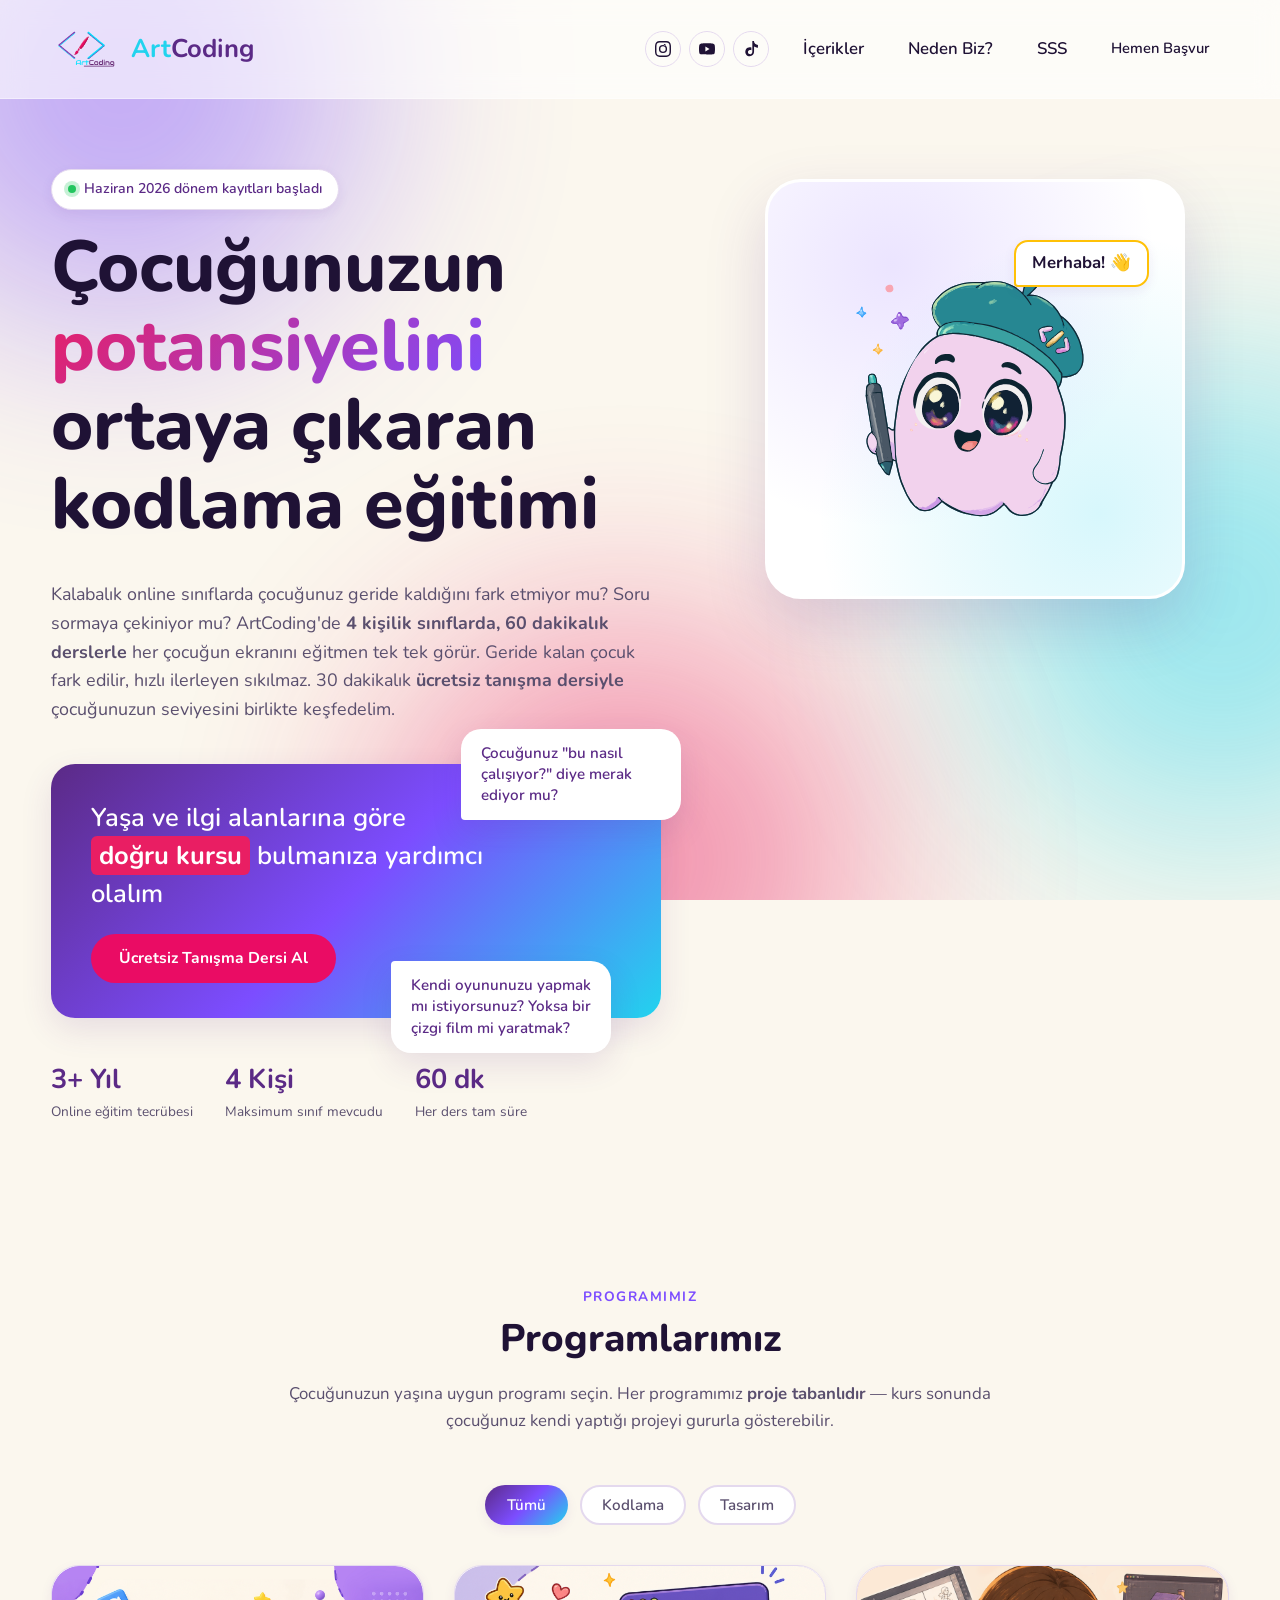
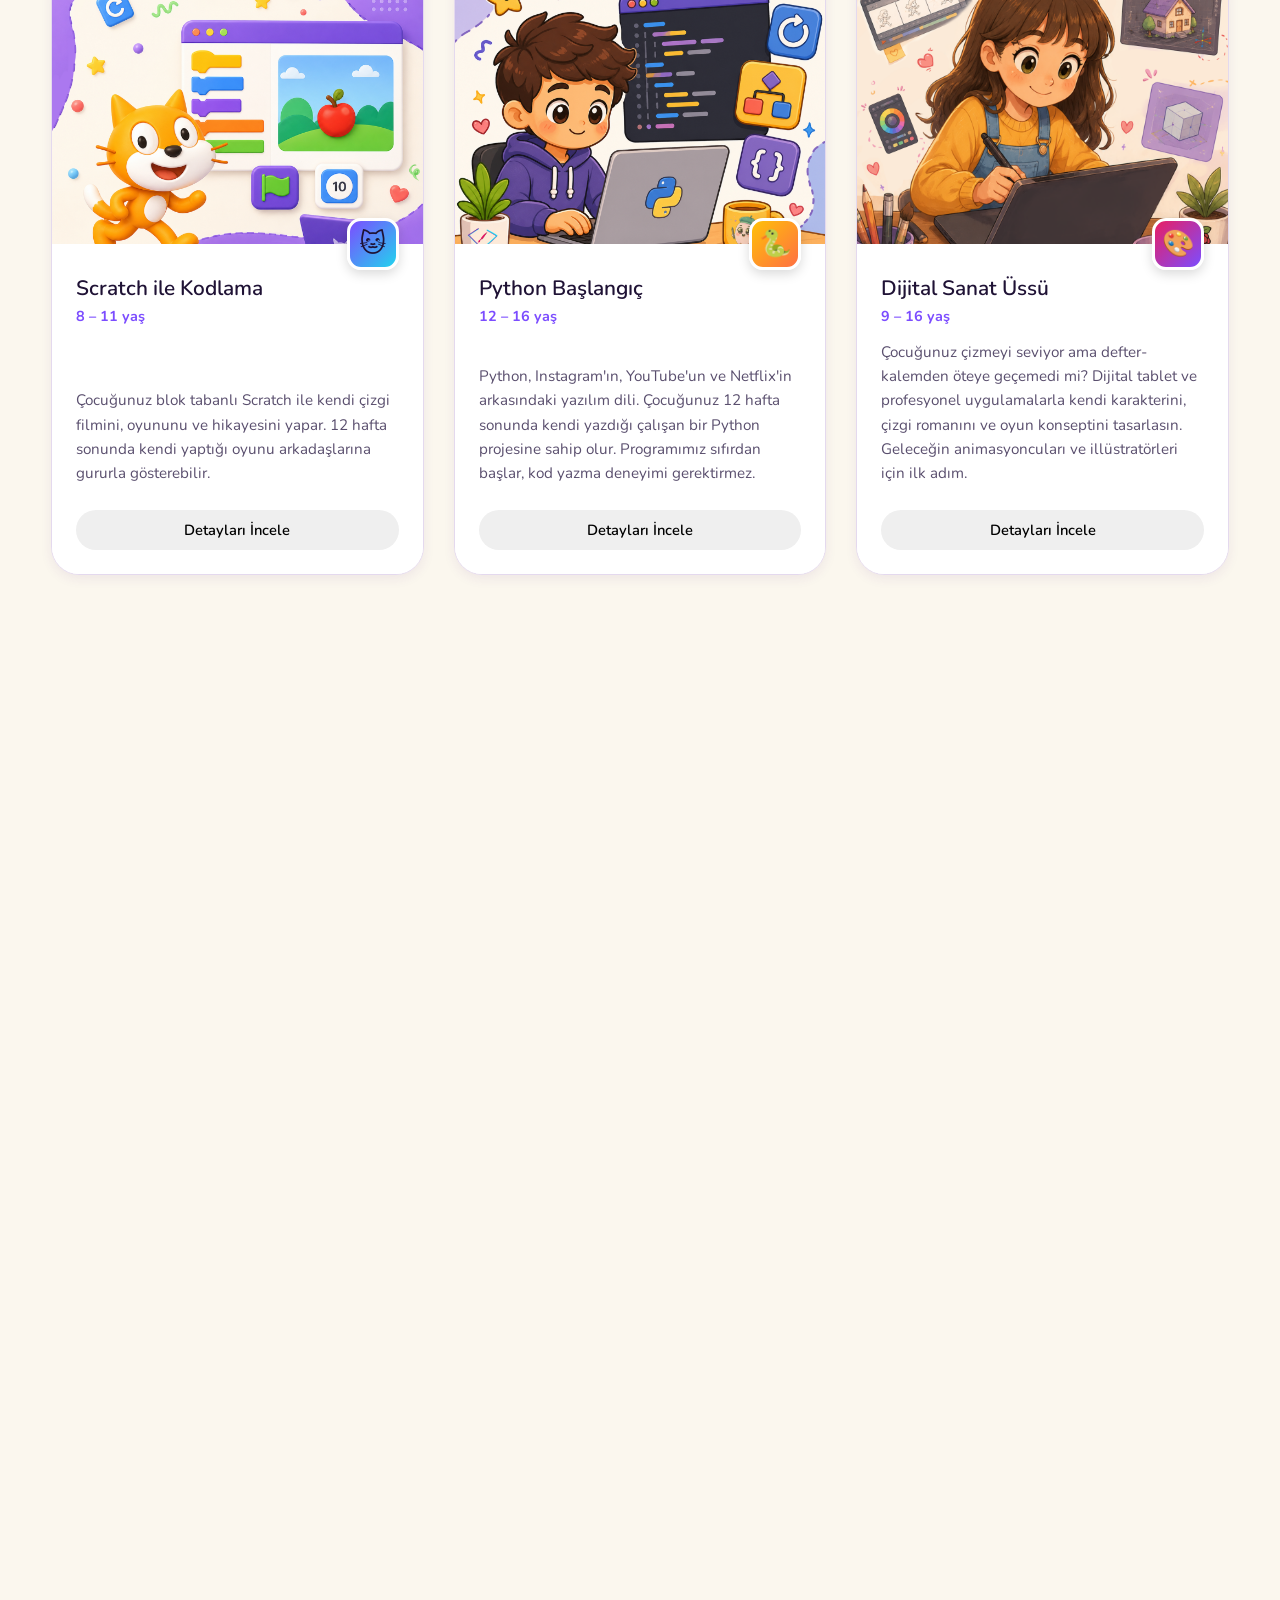
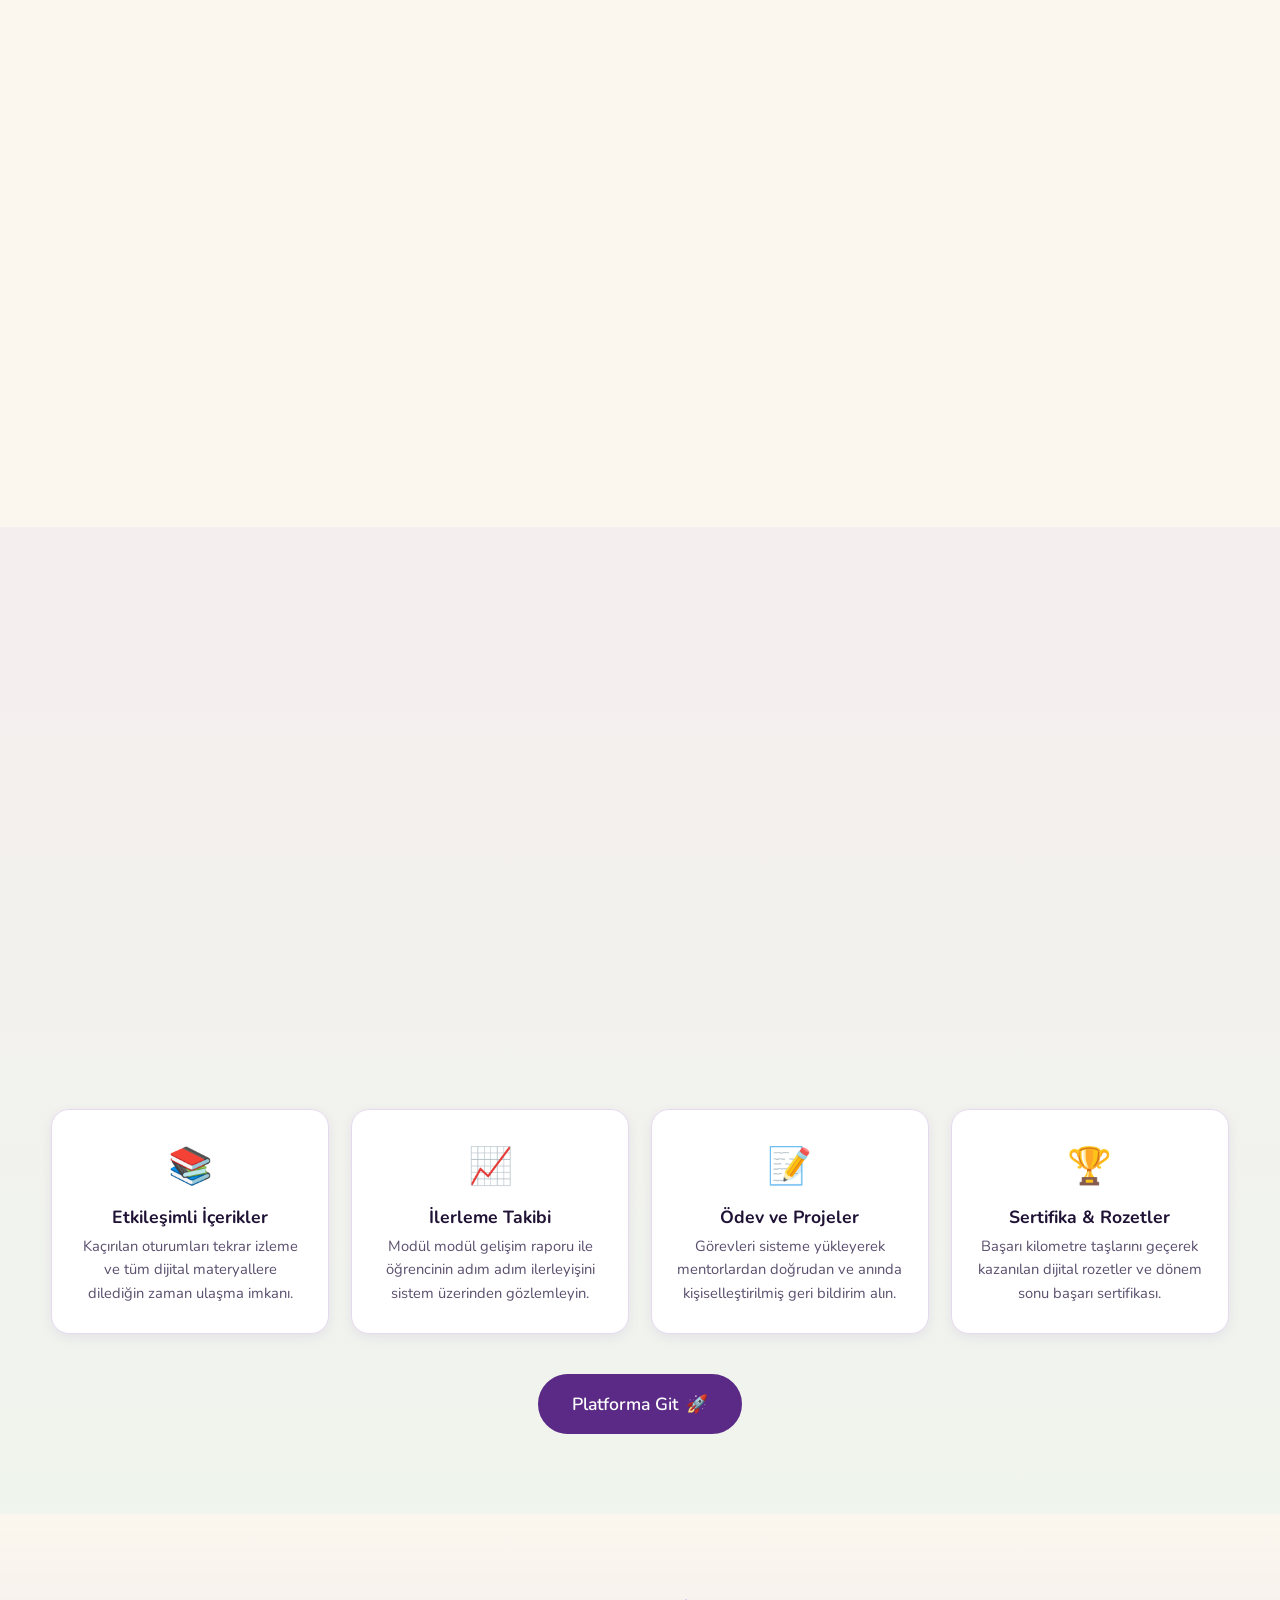
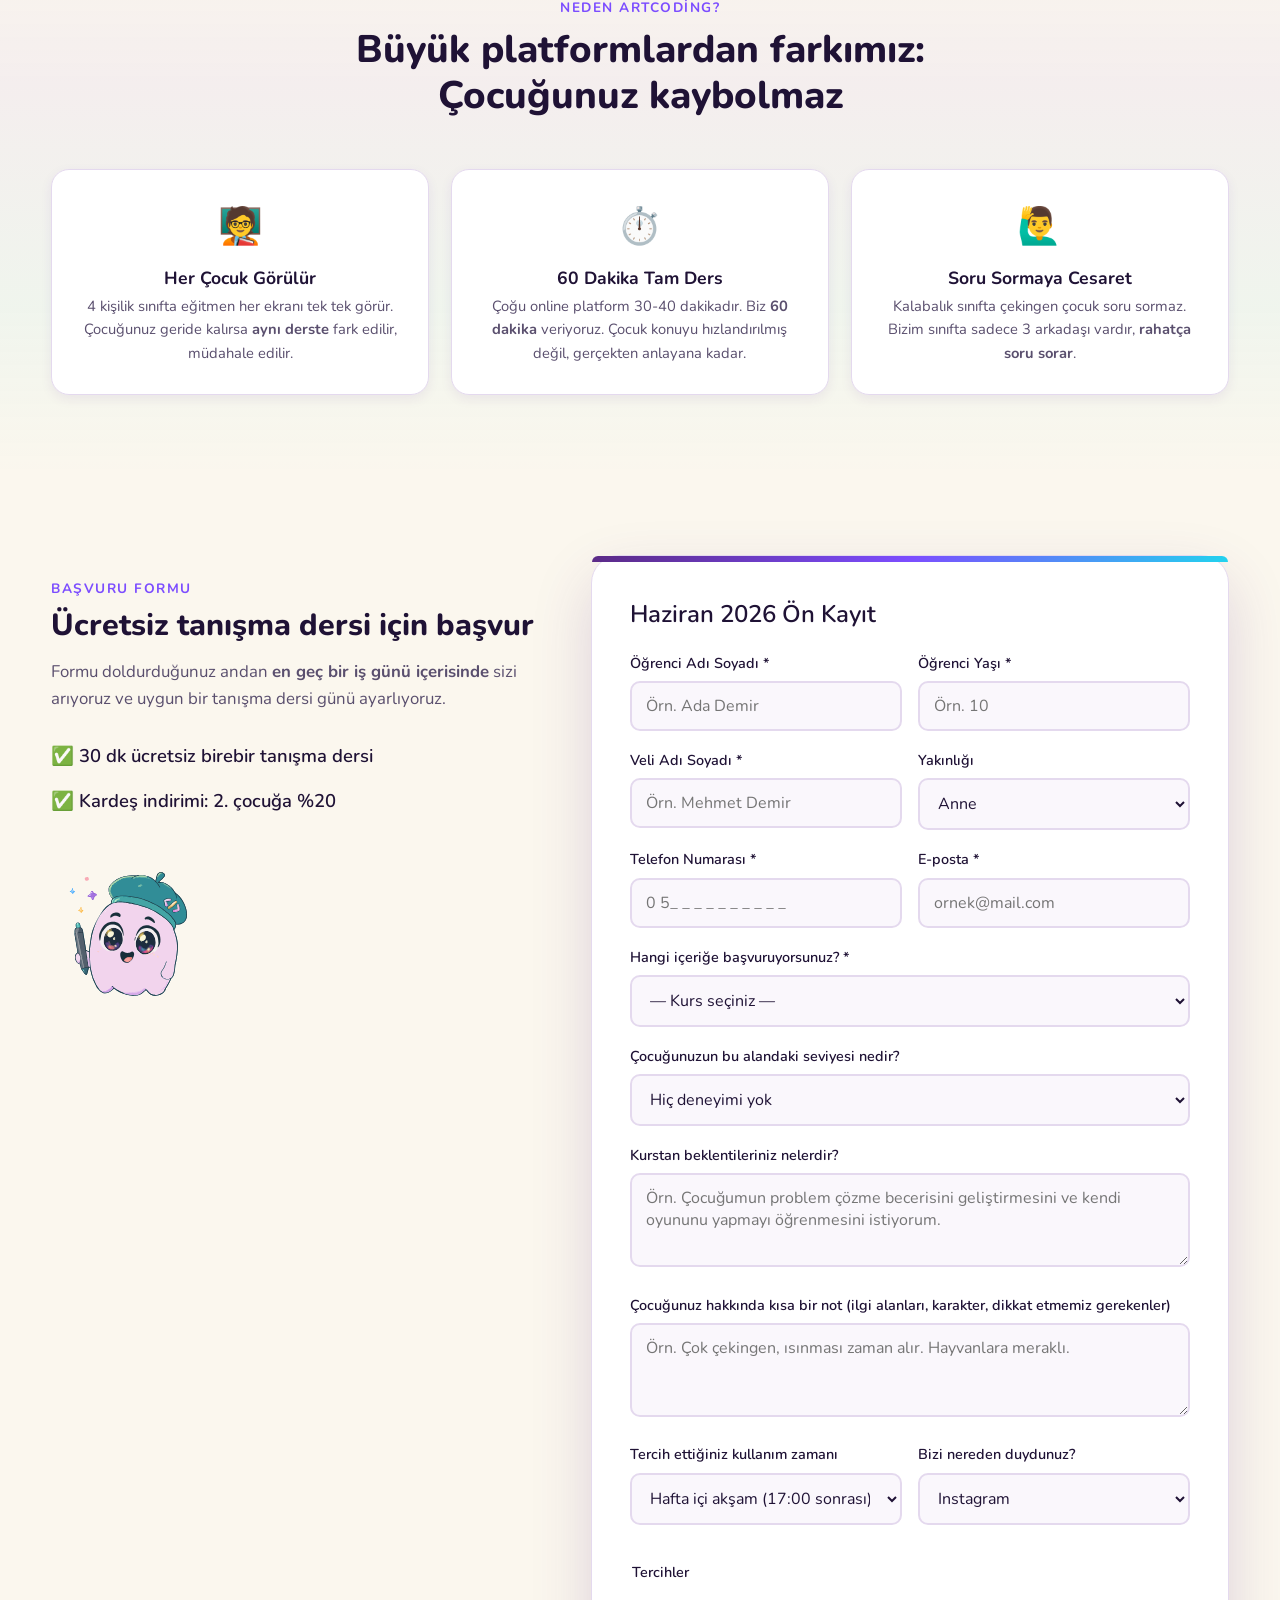
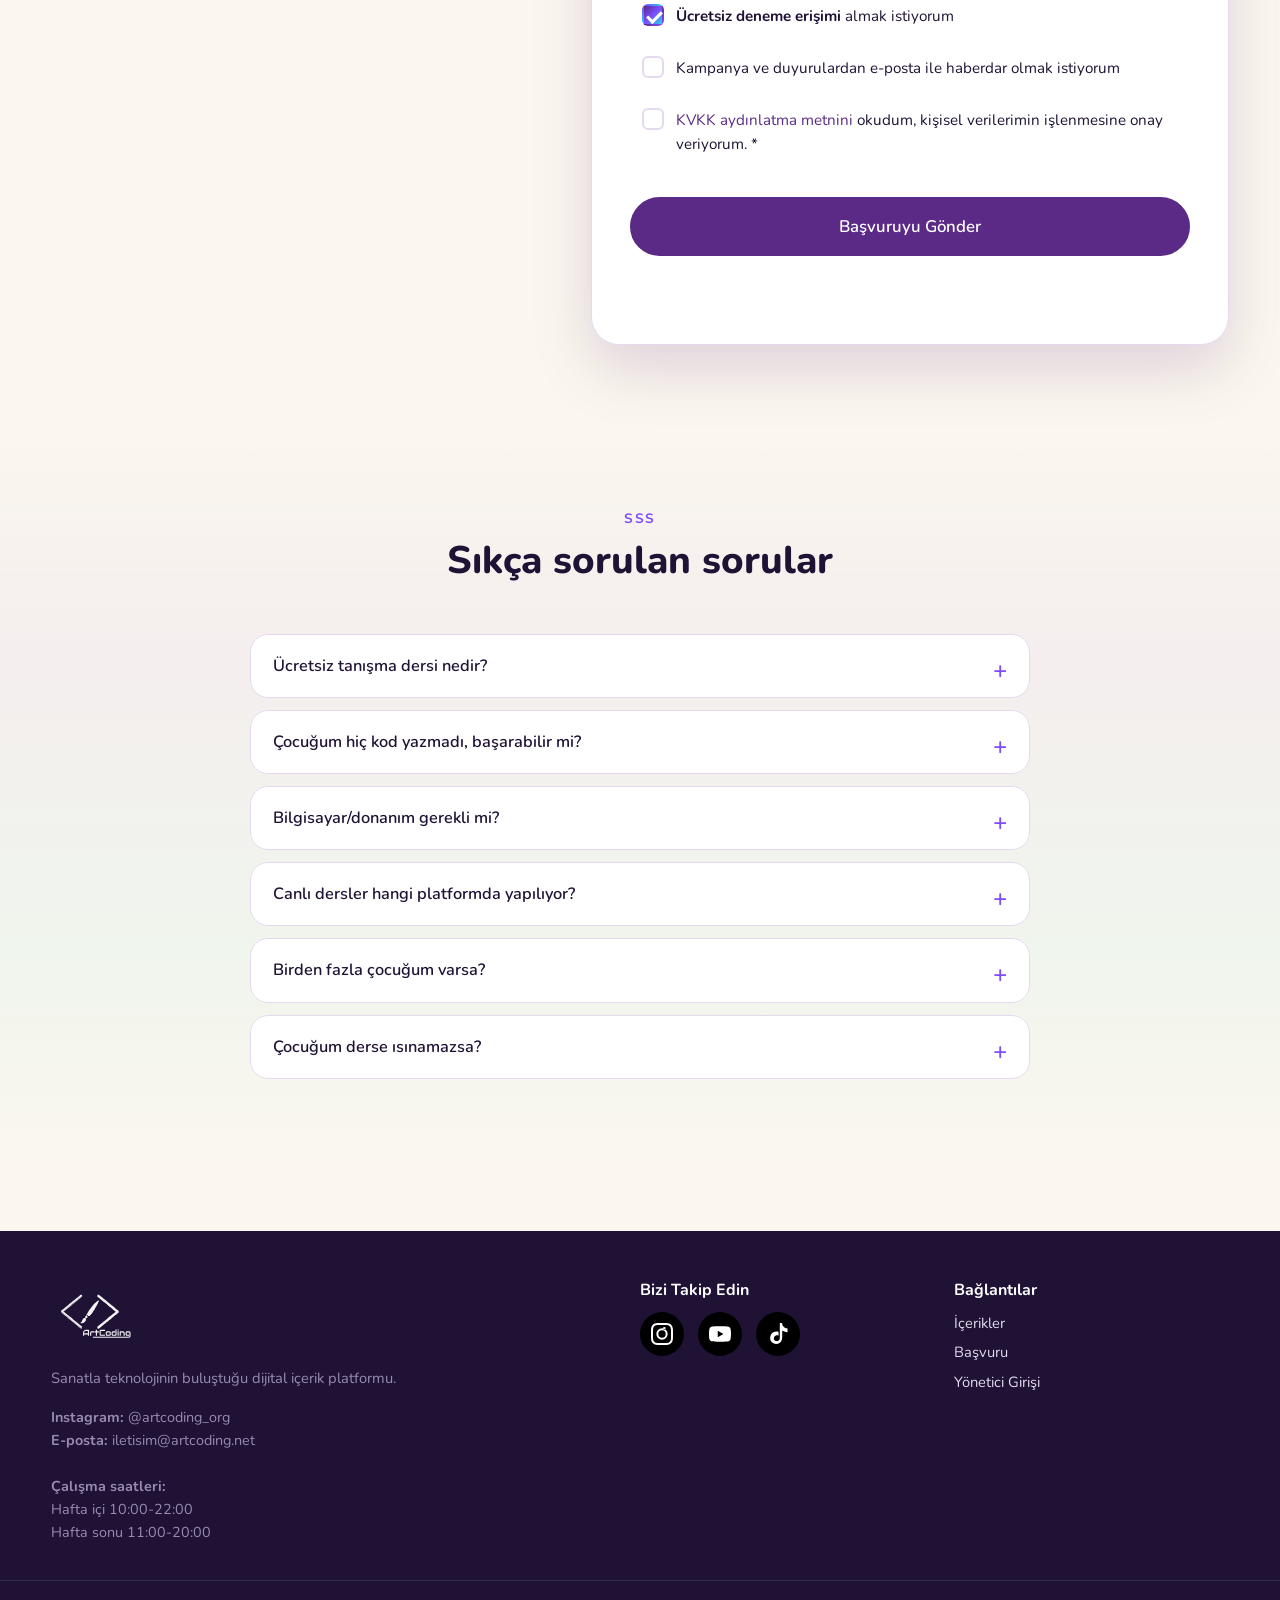
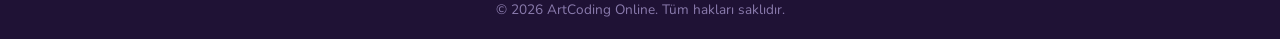
==== index.html @ b2a900f0 "Add files via upload" ====
<!DOCTYPE html>
<html lang="tr">

<head>
  <meta charset="UTF-8" />
  <meta name="viewport" content="width=device-width, initial-scale=1.0" />
  <meta name="description"
    content="ArtCoding Online — Haziran 2026 dönem kayıtları başladı! Scratch, Python, Dijital Sanat Üssü, Arduino/Raspberry Pi ve LGS Matematik içeriklerimize şimdi başvurun." />
  <meta name="theme-color" content="#5B2A86" />
  <title>ArtCoding • Haziran 2026 Kayıtları</title>
  <link rel="icon" type="image/svg+xml" href="assets/logo.svg" />
  <link rel="preconnect" href="https://fonts.googleapis.com">
  <link rel="preconnect" href="https://fonts.gstatic.com" crossorigin>
  <link
    href="https://fonts.googleapis.com/css2?family=Nunito:wght@400;500;600;700;800;900&display=swap"
    rel="stylesheet">
  <link rel="stylesheet" href="assets/style.css" />
</head>

<body>

  <div class="bg-blobs" aria-hidden="true">
    <span class="blob blob-1"></span>
    <span class="blob blob-2"></span>
    <span class="blob blob-3"></span>
  </div>

  <header class="site-header">
    <div class="container nav">
      <a href="#hero" class="brand">
        <img src="assets/logo.svg" alt="ArtCoding logosu" class="brand-logo" />
        <span class="brand-text"><span class="brand-art">Art</span><span class="brand-coding">Coding</span></span>
      </a>
      <nav class="nav-links">
        <div class="social-buttons header-socials">
          <a href="https://www.instagram.com/artcoding_org/?hl=tr" target="_blank" rel="noopener noreferrer" class="social-btn header-social-btn" aria-label="Instagram">
            <svg xmlns="http://www.w3.org/2000/svg" viewBox="0 0 24 24" width="16" height="16" fill="currentColor"><path d="M12 2.163c3.204 0 3.584.012 4.85.07 3.252.148 4.771 1.691 4.919 4.919.058 1.265.069 1.645.069 4.849 0 3.205-.012 3.584-.069 4.849-.149 3.225-1.664 4.771-4.919 4.919-1.266.058-1.644.07-4.85.07-3.204 0-3.584-.012-4.849-.07-3.26-.149-4.771-1.699-4.919-4.92-.058-1.265-.07-1.644-.07-4.849 0-3.204.013-3.583.07-4.849.149-3.227 1.664-4.771 4.919-4.919 1.266-.057 1.645-.069 4.849-.069zM12 0C8.741 0 8.333.014 7.053.072 2.695.272.273 2.69.073 7.052.014 8.333 0 8.741 0 12c0 3.259.014 3.668.072 4.948.2 4.358 2.618 6.78 6.98 6.98C8.333 23.986 8.741 24 12 24c3.259 0 3.668-.014 4.948-.072 4.354-.2 6.782-2.618 6.979-6.98.059-1.28.073-1.689.073-4.948 0-3.259-.014-3.667-.072-4.947-.196-4.354-2.617-6.78-6.979-6.98C15.668.014 15.259 0 12 0zm0 5.838a6.162 6.162 0 1 0 0 12.324 6.162 6.162 0 0 0 0-12.324zM12 16a4 4 0 1 1 0-8 4 4 0 0 1 0 8zm3.98-10.181a1.44 1.44 0 1 1-2.88 0 1.44 1.44 0 0 1 2.88 0z"/></svg>
          </a>
          <a href="https://www.youtube.com/@artcoding2335" target="_blank" rel="noopener noreferrer" class="social-btn header-social-btn" aria-label="YouTube">
            <svg xmlns="http://www.w3.org/2000/svg" viewBox="0 0 24 24" width="16" height="16" fill="currentColor"><path d="M23.498 6.186a3.016 3.016 0 0 0-2.122-2.136C19.505 3.545 12 3.545 12 3.545s-7.505 0-9.377.505A3.017 3.017 0 0 0 .502 6.186C0 8.07 0 12 0 12s0 3.93.502 5.814a3.016 3.016 0 0 0 2.122 2.136c1.871.505 9.376.505 9.376.505s7.505 0 9.377-.505a3.015 3.015 0 0 0 2.122-2.136C24 15.93 24 12 24 12s0-3.93-.502-5.814zM9.545 15.568V8.432L15.818 12l-6.273 3.568z"/></svg>
          </a>
          <a href="javascript:void(0);" target="_blank" rel="noopener noreferrer" class="social-btn header-social-btn" aria-label="TikTok">
            <svg xmlns="http://www.w3.org/2000/svg" viewBox="0 0 24 24" width="16" height="16" fill="currentColor"><path d="M12.525.02c1.31-.02 2.61-.01 3.91.02.08 1.53.63 3.09 1.75 4.17 1.12 1.11 2.7 1.62 4.24 1.79v4.03c-1.44-.05-2.89-.35-4.2-.97-.57-.26-1.1-.59-1.62-.93v7.2c0 1.96-.5 3.96-1.72 5.39-1.19 1.42-3.04 2.22-4.91 2.18-1.96-.04-3.85-.92-5.06-2.43-1.21-1.52-1.71-3.56-1.34-5.5.38-2.02 1.6-3.79 3.32-4.75 1.74-.98 3.86-1.11 5.72-.45v4.06c-.84-.4-1.83-.48-2.73-.24-.87.23-1.63.8-2.06 1.58-.45.81-.52 1.83-.17 2.7.35.88 1.09 1.55 1.99 1.8.89.26 1.89.15 2.68-.34.8-.49 1.34-1.28 1.53-2.18.19-.9.12-1.84.12-2.76V.02z"/></svg>
          </a>
        </div>
        <a href="#icerikler">İçerikler</a>
        <a href="#neden-biz">Neden Biz?</a>
        <a href="#sss">SSS</a>
        <a href="#basvuru" class="btn btn-pill">Hemen Başvur</a>
      </nav>
      <button class="nav-toggle" aria-label="Menü" id="navToggle">
        <span></span><span></span><span></span>
      </button>
    </div>
  </header>

  <section id="hero" class="hero reveal">
    <div class="container hero-grid">
      <div class="hero-text">
        <span class="badge">
          <span class="dot"></span>
          Haziran 2026 dönem kayıtları başladı
        </span>
        <h1>Çocuğunuzun <span class="grad">potansiyelini</span> ortaya çıkaran kodlama eğitimi</h1>
        <p class="lead">
          Kalabalık online sınıflarda çocuğunuz geride kaldığını fark etmiyor mu? Soru sormaya çekiniyor mu? ArtCoding'de <strong>4 kişilik sınıflarda, 60 dakikalık derslerle</strong> her çocuğun ekranını eğitmen tek tek görür. Geride kalan çocuk fark edilir, hızlı ilerleyen sıkılmaz. 30 dakikalık <strong>ücretsiz tanışma dersiyle</strong> çocuğunuzun seviyesini birlikte keşfedelim.
        </p>
        <div class="hero-cta-box">
          <div class="cta-box-content">
            <h3>Yaşa ve ilgi alanlarına göre <strong class="highlight">doğru kursu</strong> bulmanıza yardımcı olalım</h3>
            <a href="#basvuru" class="btn btn-dark">Ücretsiz Tanışma Dersi Al</a>
          </div>
          <div class="speech-bubble bubble-1">Çocuğunuz "bu nasıl çalışıyor?" diye merak ediyor mu?</div>
          <div class="speech-bubble bubble-2">Kendi oyununuzu yapmak mı istiyorsunuz? Yoksa bir çizgi film mi yaratmak?</div>
        </div>
        <div class="hero-stats">
          <div><strong>3+ Yıl</strong><span>Online eğitim tecrübesi</span></div>
          <div><strong>4 Kişi</strong><span>Maksimum sınıf mevcudu</span></div>
          <div><strong>60 dk</strong><span>Her ders tam süre</span></div>
        </div>
      </div>
      <div class="hero-visual">
        <div class="mascot-card">
          <img src="assets/maskot.svg" alt="ArtCoding maskotu" class="mascot" />
          <span class="speech">Merhaba! 👋</span>
        </div>
      </div>
    </div>
  </section>

  <section id="icerikler" class="section">
    <div class="container">
      <div class="section-head reveal">
        <span class="kicker">Programımız</span>
        <h2>Programlarımız</h2>
        <p>Çocuğunuzun yaşına uygun programı seçin. Her programımız <strong>proje tabanlıdır</strong> — kurs sonunda çocuğunuz kendi yaptığı projeyi gururla gösterebilir.</p>
      </div>

      <div class="course-filters reveal">
        <button class="filter-btn active" data-filter="all">Tümü</button>
        <button class="filter-btn" data-filter="kodlama">Kodlama</button>
        <button class="filter-btn" data-filter="tasarim">Tasarım</button>
      </div>

      <div class="course-grid">

        <article class="course-card reveal" data-category="kodlama" data-title="Scratch ile Kodlama"
          data-age="8 – 11 yaş" data-image="assets/scratch916.jpg"
          data-desc="Çocuğunuz blok tabanlı Scratch ile kendi çizgi filmini, oyununu ve hikayesini yapar. 12 hafta sonunda kendi yaptığı oyunu arkadaşlarına gururla gösterebilir."
          data-curriculum="Karakter çizme, hareket ettirme, konuşturma — animasyonun temelleri|Klavye ve mouse ile kontrol edilen interaktif oyun yapımı|Skor sistemi, kazanma-kaybetme kuralları olan tam bir oyun|Kurs sonunda kendi tasarladığı oyunu sınıf önünde sunma deneyimi"
          data-value="Scratch ile Kodlama">
          <div class="course-image">
            <img src="assets/scratch916.jpg" alt="Scratch Kodlama" loading="lazy">
          </div>
          <div class="course-content">
            <div class="course-icon" style="--c1:#7C4DFF;--c2:#22D3EE;">🐱</div>
            <h3>Scratch ile Kodlama</h3>
            <p class="age">8 – 11 yaş</p>
            <p>Çocuğunuz blok tabanlı Scratch ile kendi çizgi filmini, oyununu ve hikayesini yapar. 12 hafta sonunda kendi yaptığı oyunu arkadaşlarına gururla gösterebilir.</p>
            <button class="btn btn-ghost btn-pill btn-details">Detayları İncele</button>
          </div>
        </article>

        <article class="course-card reveal" data-category="kodlama" data-title="Python Başlangıç" data-age="12 – 16 yaş"
          data-image="assets/python.jpg"
          data-desc="Python, Instagram'ın, YouTube'un ve Netflix'in arkasındaki yazılım dili. Çocuğunuz 12 hafta sonunda kendi yazdığı çalışan bir Python projesine sahip olur. Programımız sıfırdan başlar, kod yazma deneyimi gerektirmez."
          data-curriculum="İlk derste ekrana yazı yazdırma — kodlama heyecanı anında başlar|Karar veren program: kullanıcı cevabına göre farklı sonuç üreten kodlar|Kendi yazdığı tahmin oyunu, hesap makinesi veya mini sohbet botu|Pygame ile arkadaşlarıyla oynayabileceği bir 2D oyun"
          data-value="Python Başlangıç">
          <div class="course-image">
            <img src="assets/python.jpg" alt="Python Başlangıç" loading="lazy">
          </div>
          <div class="course-content">
            <div class="course-icon" style="--c1:#FFC107;--c2:#FF7043;">🐍</div>
            <h3>Python Başlangıç</h3>
            <p class="age">12 – 16 yaş</p>
            <p>Python, Instagram'ın, YouTube'un ve Netflix'in arkasındaki yazılım dili. Çocuğunuz 12 hafta sonunda kendi yazdığı çalışan bir Python projesine sahip olur. Programımız sıfırdan başlar, kod yazma deneyimi gerektirmez.</p>
            <button class="btn btn-ghost btn-pill btn-details">Detayları İncele</button>
          </div>
        </article>

        <article class="course-card reveal" data-category="tasarim" data-title="Dijital Sanat Üssü"
          data-age="9 – 16 yaş" data-image="assets/dijitalsanatussu.png"
          data-desc="Çocuğunuz çizmeyi seviyor ama defter-kalemden öteye geçemedi mi? Dijital tablet ve profesyonel uygulamalarla kendi karakterini, çizgi romanını ve oyun konseptini tasarlasın. Geleceğin animasyoncuları ve illüstratörleri için ilk adım."
          data-curriculum="Kendi orijinal karakterini çizme — yüz ifadeleri, pozlar, kıyafetler|Basit 3D objeler tasarlama — ev, oyuncak, masa|Renk teorisi ve kompozisyon — neden bazı görseller dikkat çeker|Profesyonel dijital boyama teknikleri|Kendi oyun karakterleri ve sahne tasarımları"
          data-value="Dijital Sanat Üssü">
          <div class="course-image">
            <img src="assets/dijitalsanatussu.png" alt="Dijital Sanat Üssü" loading="lazy">
          </div>
          <div class="course-content">
            <div class="course-icon" style="--c1:#E91E63;--c2:#7C4DFF;">🎨</div>
            <h3>Dijital Sanat Üssü</h3>
            <p class="age">9 – 16 yaş</p>
            <p>Çocuğunuz çizmeyi seviyor ama defter-kalemden öteye geçemedi mi? Dijital tablet ve profesyonel uygulamalarla kendi karakterini, çizgi romanını ve oyun konseptini tasarlasın. Geleceğin animasyoncuları ve illüstratörleri için ilk adım.</p>
            <button class="btn btn-ghost btn-pill btn-details">Detayları İncele</button>
          </div>
        </article>

        <article class="course-card reveal" data-category="kodlama" data-title="Arduino & Raspberry Pi"
          data-age="11 – 17 yaş" data-image="assets/rasperipi.png"
          data-desc="⭐ Yıldız programımız. Ekran başında değil, gerçek elektronik malzemelerle çalışıyor. Çocuğunuz LED'leri, sensörleri, motorları kodla kontrol etmeyi öğreniyor. 12 hafta sonunda eve götürebileceği gerçek bir elektronik proje elde ediyor — akıllı çöp kutusu, mesafe sensörlü alarm veya robot kol gibi."
          data-curriculum="İlk derste yanıp sönen LED — çocuğunuz dersten gözleri parlayarak çıkar|Düğme, ışık sensörü, ısı sensörü gibi parçaları kodla kontrol etme|Servo motorla hareketli sistemler — robot kol, otomatik kapı|Final proje: akıllı çöp kutusu, mesafe alarmı veya benzer pratik bir cihaz"
          data-value="Arduino & Raspberry Pi">
          <div class="course-image">
            <img src="assets/rasperipi.png" alt="Arduino ve Raspberry Pi" loading="lazy">
          </div>
          <div class="course-content">
            <div class="course-icon" style="--c1:#26A69A;--c2:#FFC107;">🔌</div>
            <h3>Arduino &amp; Raspberry Pi</h3>
            <span class="badge" style="display:inline-block; margin-bottom: 0.5rem; background:#FFC107; color:#000;">⭐ En Çok Tercih Edilen</span>
            <p class="age">11 – 17 yaş</p>
            <p>⭐ Yıldız programımız. Ekran başında değil, gerçek elektronik malzemelerle çalışıyor. Çocuğunuz LED'leri, sensörleri, motorları kodla kontrol etmeyi öğreniyor. 12 hafta sonunda eve götürebileceği gerçek bir elektronik proje elde ediyor.</p>
            <button class="btn btn-ghost btn-pill btn-details">Detayları İncele</button>
          </div>
        </article>





      </div>
    </div>
  </section>

  <section id="videolar" class="section section-alt reveal">
    <div class="container">
      <div class="section-head">
        <span class="kicker">Derslerimizden Kesitler</span>
        <h2>"Başardım!" Anları</h2>
        <p>Öğrencilerimizin ders içerisindeki gelişimlerini ve kendi projelerini üretirken yaşadıkları heyecanı izleyin.</p>
      </div>

      <div style="display: grid; grid-template-columns: repeat(auto-fit, minmax(300px, 1fr)); gap: 2rem; margin-top: 2rem;">
        
        <!-- Video 1 -->
        <div style="border-radius: 16px; overflow: hidden; box-shadow: 0 10px 30px rgba(0,0,0,0.08); background: #fff;">
          <div style="position: relative; padding-bottom: 56.25%; height: 0;">
            <iframe src="https://www.youtube.com/embed/NTY84CUG4C0" style="position: absolute; top: 0; left: 0; width: 100%; height: 100%; border: 0;" allow="accelerometer; autoplay; clipboard-write; encrypted-media; gyroscope; picture-in-picture" allowfullscreen title="YouTube Video 1"></iframe>
          </div>
          <div style="padding: 1.5rem;">
            <h4 style="margin: 0 0 0.5rem 0; font-size: 1.1rem; color: #1f2937;">Arduino Dersinden Bir Kesit</h4>
            <p style="margin: 0; font-size: 0.9rem; color: #6b7280;">Öğrencimizin kendi tasarladığı devreyi çalıştırdığı o heyecanlı an.</p>
          </div>
        </div>

        <!-- Video 2 -->
        <div style="border-radius: 16px; overflow: hidden; box-shadow: 0 10px 30px rgba(0,0,0,0.08); background: #fff;">
          <div style="position: relative; padding-bottom: 56.25%; height: 0;">
            <iframe src="https://www.youtube.com/embed/wzEdJfuEwzs" style="position: absolute; top: 0; left: 0; width: 100%; height: 100%; border: 0;" allow="accelerometer; autoplay; clipboard-write; encrypted-media; gyroscope; picture-in-picture" allowfullscreen title="YouTube Video 2"></iframe>
          </div>
          <div style="padding: 1.5rem;">
            <h4 style="margin: 0 0 0.5rem 0; font-size: 1.1rem; color: #1f2937;">Bir Başka Arduino Heyecanı</h4>
            <p style="margin: 0; font-size: 0.9rem; color: #6b7280;">Sensörler ve motorların kodla buluştuğu o büyülü anlar.</p>
          </div>
        </div>

      </div>
    </div>
  </section>

  <section id="platform" class="section reveal" style="position: relative; overflow: hidden; background: linear-gradient(180deg, rgba(124, 77, 255, 0.05), rgba(34, 211, 238, 0.05));">
    <div class="container">
      <div class="section-head reveal">
        <span class="kicker">Öğrencilere Özel</span>
        <h2>ArtCoding Dijital İçerik Platformu</h2>
        <p>Platforma katılan her öğrencinin kendi panelinden derslerini takip edebileceği, ödev ve içeriklere ulaşabileceği, ilerlemesini görebileceği özel öğrenci platformu.</p>
      </div>

      <div class="marquee-container reveal">
        <div class="marquee-track">
          <img src="assets/öğrencikursuyeni.png" alt="Öğrenci İçeriği" loading="lazy" />
          <img src="assets/öğrenciekranıyeni.png" alt="Öğrenci Ekranı" loading="lazy" />
          <img src="assets/Oyunlaryeni.png" alt="Oyunlar" loading="lazy" />
          <img src="assets/loginyeni.png" alt="Login Ekranı" loading="lazy" />
          <img src="assets/anasayfayeni.png" alt="Anasayfa" loading="lazy" />
          <!-- Sonsuz döngü için kopyalar -->
          <img src="assets/öğrencikursuyeni.png" alt="" aria-hidden="true" loading="lazy" />
          <img src="assets/öğrenciekranıyeni.png" alt="" aria-hidden="true" loading="lazy" />
          <img src="assets/Oyunlaryeni.png" alt="" aria-hidden="true" loading="lazy" />
          <img src="assets/loginyeni.png" alt="" aria-hidden="true" loading="lazy" />
          <img src="assets/anasayfayeni.png" alt="" aria-hidden="true" loading="lazy" />
        </div>
      </div>
      <div class="features reveal">
        <div class="feature"><span class="f-ico">📚</span>
          <h4>Etkileşimli İçerikler</h4>
          <p>Kaçırılan oturumları tekrar izleme ve tüm dijital materyallere dilediğin zaman ulaşma imkanı.</p>
        </div>
        <div class="feature"><span class="f-ico">📈</span>
          <h4>İlerleme Takibi</h4>
          <p>Modül modül gelişim raporu ile öğrencinin adım adım ilerleyişini sistem üzerinden gözlemleyin.</p>
        </div>
        <div class="feature"><span class="f-ico">📝</span>
          <h4>Ödev ve Projeler</h4>
          <p>Görevleri sisteme yükleyerek mentorlardan doğrudan ve anında kişiselleştirilmiş geri bildirim alın.</p>
        </div>
        <div class="feature"><span class="f-ico">🏆</span>
          <h4>Sertifika & Rozetler</h4>
          <p>Başarı kilometre taşlarını geçerek kazanılan dijital rozetler ve dönem sonu başarı sertifikası.</p>
        </div>
      </div>
      <div style="text-align: center; margin-top: 40px;" class="reveal">
        <a href="https://artcodingakademi.com/" target="_blank" rel="noopener" class="btn btn-primary" style="padding: 14px 32px; font-size: 1.1rem; border-radius: 999px;">Platforma Git <span aria-hidden="true">🚀</span></a>
      </div>
    </div>
  </section>

  <section id="neden-biz" class="section section-alt reveal">
    <div class="container">
      <div class="section-head">
        <span class="kicker">Neden ArtCoding?</span>
        <h2>Büyük platformlardan farkımız: Çocuğunuz kaybolmaz</h2>
      </div>
      <div class="features">
        <div class="feature"><span class="f-ico">🧑‍🏫</span>
          <h4>Her Çocuk Görülür</h4>
          <p>4 kişilik sınıfta eğitmen her ekranı tek tek görür. Çocuğunuz geride kalırsa <strong>aynı derste</strong> fark edilir, müdahale edilir.</p>
        </div>
        <div class="feature"><span class="f-ico">⏱️</span>
          <h4>60 Dakika Tam Ders</h4>
          <p>Çoğu online platform 30-40 dakikadır. Biz <strong>60 dakika</strong> veriyoruz. Çocuk konuyu hızlandırılmış değil, gerçekten anlayana kadar.</p>
        </div>
        <div class="feature"><span class="f-ico">🙋‍♂️</span>
          <h4>Soru Sormaya Cesaret</h4>
          <p>Kalabalık sınıfta çekingen çocuk soru sormaz. Bizim sınıfta sadece 3 arkadaşı vardır, <strong>rahatça soru sorar</strong>.</p>
        </div>
      </div>
    </div>
  </section>

  <section id="basvuru" class="section reveal">
    <div class="container form-wrap">
      <div class="form-side">
        <span class="kicker">Başvuru Formu</span>
        <h2>Ücretsiz tanışma dersi için başvur</h2>
        <p>Formu doldurduğunuz andan <strong>en geç bir iş günü içerisinde</strong> sizi arıyoruz ve uygun bir tanışma dersi günü ayarlıyoruz.</p>
        <ul class="form-points">
          <li>✅ 30 dk ücretsiz birebir tanışma dersi</li>
          <li>✅ Kardeş indirimi: 2. çocuğa %20</li>
        </ul>
        <img src="assets/maskot.svg" alt="" class="mascot-mini" aria-hidden="true" />
      </div>

      <form id="basvuruForm" class="form-card" novalidate>
        <h3>Haziran 2026 Ön Kayıt</h3>

        <div class="grid-2">
          <div class="field">
            <label for="ogrenciAd">Öğrenci Adı Soyadı *</label>
            <input type="text" id="ogrenciAd" name="ogrenciAd" required autocomplete="off"
              placeholder="Örn. Ada Demir" />
          </div>
          <div class="field">
            <label for="ogrenciYas">Öğrenci Yaşı *</label>
            <input type="number" id="ogrenciYas" name="ogrenciYas" min="5" max="20" required placeholder="Örn. 10" />
          </div>
        </div>

        <div class="grid-2">
          <div class="field">
            <label for="veliAd">Veli Adı Soyadı *</label>
            <input type="text" id="veliAd" name="veliAd" required autocomplete="name" placeholder="Örn. Mehmet Demir" />
          </div>
          <div class="field">
            <label for="yakinlik">Yakınlığı</label>
            <select id="yakinlik" name="yakinlik">
              <option value="Anne">Anne</option>
              <option value="Baba">Baba</option>
              <option value="Vasi">Vasi / Diğer</option>
              <option value="Kendisi">Kendi başvurusu (16+)</option>
            </select>
          </div>
        </div>

        <div class="grid-2">
          <div class="field">
            <label for="telefon">Telefon Numarası *</label>
            <input type="tel" id="telefon" name="telefon" required autocomplete="tel"
              placeholder="0 5_ _ _ _ _ _ _ _ _ _" />
          </div>
          <div class="field">
            <label for="email">E-posta *</label>
            <input type="email" id="email" name="email" required autocomplete="email" placeholder="ornek@mail.com" />
          </div>
        </div>

        <div class="field">
          <label for="kurs">Hangi içeriğe başvuruyorsunuz? *</label>
          <select id="kurs" name="kurs" required>
            <option value="">— Kurs seçiniz —</option>
            <option value="Scratch ile Kodlama">Scratch ile Kodlama (8-11 yaş)</option>
            <option value="Python Başlangıç">Python Başlangıç (12-16 yaş)</option>
            <option value="Dijital Sanat Üssü">Dijital Sanat Üssü (9-16 yaş)</option>
            <option value="Arduino & Raspberry Pi">Arduino &amp; Raspberry Pi (11-17 yaş)</option>

            <option value="Karar veremedim">Karar veremedim, danışman yardım etsin</option>
          </select>
        </div>

        <div class="field">
          <label for="seviye">Çocuğunuzun bu alandaki seviyesi nedir?</label>
          <select id="seviye" name="seviye">
            <option value="Hiç deneyimi yok">Hiç deneyimi yok</option>
            <option value="Biraz tecrübeli">Biraz tecrübeli</option>
            <option value="İleri seviye">İleri seviye</option>
            <option value="Bilmiyorum">Bilmiyorum</option>
          </select>
        </div>

        <div class="field">
          <label for="beklenti">Kurstan beklentileriniz nelerdir?</label>
          <textarea id="beklenti" name="beklenti" rows="3" 
            placeholder="Örn. Çocuğumun problem çözme becerisini geliştirmesini ve kendi oyununu yapmayı öğrenmesini istiyorum."></textarea>
        </div>

        <div class="field">
          <label for="cocukNot">Çocuğunuz hakkında kısa bir not (ilgi alanları, karakter, dikkat etmemiz gerekenler)</label>
          <textarea id="cocukNot" name="cocukNot" rows="3" 
            placeholder="Örn. Çok çekingen, ısınması zaman alır. Hayvanlara meraklı."></textarea>
        </div>

        <div class="grid-2">
          <div class="field">
            <label for="zaman">Tercih ettiğiniz kullanım zamanı</label>
            <select id="zaman" name="zaman">
              <option value="Hafta içi gündüz">Hafta içi gündüz</option>
              <option value="Hafta içi akşam" selected>Hafta içi akşam (17:00 sonrası)</option>
              <option value="Hafta sonu sabah">Hafta sonu sabah</option>
              <option value="Hafta sonu öğleden sonra">Hafta sonu öğleden sonra</option>
              <option value="Esnek">Fark etmez / esnek</option>
            </select>
          </div>
          <div class="field">
            <label for="kaynak">Bizi nereden duydunuz?</label>
            <select id="kaynak" name="kaynak">
              <option value="Instagram">Instagram</option>
              <option value="TikTok">TikTok</option>
              <option value="Google">Google araması</option>
              <option value="Tavsiye">Arkadaş / aile tavsiyesi</option>
              <option value="Okul">Okul / öğretmen</option>
              <option value="Diğer">Diğer</option>
            </select>
          </div>
        </div>

        <fieldset class="check-group">
          <legend>Tercihler</legend>
          <label class="check">
            <input type="checkbox" id="denemeDersi" name="denemeDersi" checked />
            <span class="custom-check"></span>
            <span><strong>Ücretsiz deneme erişimi</strong> almak istiyorum</span>
          </label>
          <label class="check">
            <input type="checkbox" id="bulten" name="bulten" />
            <span class="custom-check"></span>
            <span>Kampanya ve duyurulardan e-posta ile haberdar olmak istiyorum</span>
          </label>
          <label class="check">
            <input type="checkbox" id="kvkk" name="kvkk" required />
            <span class="custom-check"></span>
            <span>
              <a href="#" id="kvkkLink">KVKK aydınlatma metnini</a> okudum, kişisel verilerimin işlenmesine onay
              veriyorum. *
            </span>
          </label>
        </fieldset>

        <button type="submit" class="btn btn-primary btn-block" id="submitBtn">
          <span class="btn-label">Başvuruyu Gönder</span>
          <span class="btn-loader" aria-hidden="true"></span>
        </button>

        <p class="form-note" id="formNote" role="status" aria-live="polite"></p>
      </form>
    </div>
  </section>

  <section id="sss" class="section section-alt reveal">
    <div class="container">
      <div class="section-head">
        <span class="kicker">SSS</span>
        <h2>Sıkça sorulan sorular</h2>
      </div>
      <div class="faq">
        <details>
          <summary>Ücretsiz tanışma dersi nedir?</summary>
          <p>30 dakikalık birebir online buluşma. Çocuğunuzla tanışıyoruz, <strong>seviyesini ölçüyoruz</strong>, kursun nasıl ilerleyeceğini gösteriyoruz. Beğenirseniz başlıyoruz.</p>
        </details>
        <details>
          <summary>Çocuğum hiç kod yazmadı, başarabilir mi?</summary>
          <p>Evet. Programlarımız sıfırdan başlar. Çocuğunuzun deneyimi varsa tanışma dersinde seviyesini ölçüp uygun program/grup öneriyoruz.</p>
        </details>
        <details>
          <summary>Bilgisayar/donanım gerekli mi?</summary>
          <p>Genellikle internet bağlantısı olan standart bir bilgisayar yeterlidir. Ancak <strong>Dijital Sanat Üssü</strong> kursumuzda Blender gibi 3D ve gelişmiş grafik programları kullanıldığından, bu kurs için bilgisayarınızın yeterli donanıma (iyi bir grafik kartına) sahip olması gerekmektedir. Arduino kursu için ise 1200-1400 TL'lik başlangıç kiti gerekir, temin edebileceğiniz linkleri biz gönderiyoruz.</p>
        </details>
        <details>
          <summary>Canlı dersler hangi platformda yapılıyor?</summary>
          <p>Tüm dersler Zoom üzerinden canlıdır. Kaçırdığınız dersin kaydını <strong>dönem boyunca</strong> öğrenci panelinizden izleyebilirsiniz.</p>
        </details>
        <details>
          <summary>Birden fazla çocuğum varsa?</summary>
          <p>Kardeş indirimi: ikinci çocuk için <strong>%20</strong>, üçüncü çocuk için <strong>%30</strong> indirim.</p>
        </details>
        <details>
          <summary>Çocuğum derse ısınamazsa?</summary>
          <p>İlk dersten sonra devam etmek istemezseniz koşulsuz iade.</p>
        </details>
      </div>
    </div>
  </section>

  <footer class="site-footer">
    <div class="container footer-grid">
      <div>
        <img src="assets/logo.svg" alt="ArtCoding" class="brand-logo" />
        <p class="muted">Sanatla teknolojinin buluştuğu dijital içerik platformu.</p>
        <p class="muted" style="margin-top: 1rem; font-size: 0.9rem;">
          <strong>Instagram:</strong> @artcoding_org<br>
          <strong>E-posta:</strong> iletisim@artcoding.net<br><br>
          <strong>Çalışma saatleri:</strong><br>
          Hafta içi 10:00-22:00<br>
          Hafta sonu 11:00-20:00
        </p>
      </div>
      <div>
        <h5>Bizi Takip Edin</h5>
        <div class="social-buttons">
          <a href="https://www.instagram.com/artcoding_org/?hl=tr" target="_blank" rel="noopener noreferrer" class="social-btn" aria-label="Instagram">
            <svg xmlns="http://www.w3.org/2000/svg" viewBox="0 0 24 24" width="22" height="22" fill="currentColor"><path d="M12 2.163c3.204 0 3.584.012 4.85.07 3.252.148 4.771 1.691 4.919 4.919.058 1.265.069 1.645.069 4.849 0 3.205-.012 3.584-.069 4.849-.149 3.225-1.664 4.771-4.919 4.919-1.266.058-1.644.07-4.85.07-3.204 0-3.584-.012-4.849-.07-3.26-.149-4.771-1.699-4.919-4.92-.058-1.265-.07-1.644-.07-4.849 0-3.204.013-3.583.07-4.849.149-3.227 1.664-4.771 4.919-4.919 1.266-.057 1.645-.069 4.849-.069zM12 0C8.741 0 8.333.014 7.053.072 2.695.272.273 2.69.073 7.052.014 8.333 0 8.741 0 12c0 3.259.014 3.668.072 4.948.2 4.358 2.618 6.78 6.98 6.98C8.333 23.986 8.741 24 12 24c3.259 0 3.668-.014 4.948-.072 4.354-.2 6.782-2.618 6.979-6.98.059-1.28.073-1.689.073-4.948 0-3.259-.014-3.667-.072-4.947-.196-4.354-2.617-6.78-6.979-6.98C15.668.014 15.259 0 12 0zm0 5.838a6.162 6.162 0 1 0 0 12.324 6.162 6.162 0 0 0 0-12.324zM12 16a4 4 0 1 1 0-8 4 4 0 0 1 0 8zm3.98-10.181a1.44 1.44 0 1 1-2.88 0 1.44 1.44 0 0 1 2.88 0z"/></svg>
          </a>
          <a href="https://www.youtube.com/@artcoding2335" target="_blank" rel="noopener noreferrer" class="social-btn" aria-label="YouTube">
            <svg xmlns="http://www.w3.org/2000/svg" viewBox="0 0 24 24" width="22" height="22" fill="currentColor"><path d="M23.498 6.186a3.016 3.016 0 0 0-2.122-2.136C19.505 3.545 12 3.545 12 3.545s-7.505 0-9.377.505A3.017 3.017 0 0 0 .502 6.186C0 8.07 0 12 0 12s0 3.93.502 5.814a3.016 3.016 0 0 0 2.122 2.136c1.871.505 9.376.505 9.376.505s7.505 0 9.377-.505a3.015 3.015 0 0 0 2.122-2.136C24 15.93 24 12 24 12s0-3.93-.502-5.814zM9.545 15.568V8.432L15.818 12l-6.273 3.568z"/></svg>
          </a>
          <a href="javascript:void(0);" target="_blank" rel="noopener noreferrer" class="social-btn" aria-label="TikTok">
            <svg xmlns="http://www.w3.org/2000/svg" viewBox="0 0 24 24" width="22" height="22" fill="currentColor"><path d="M12.525.02c1.31-.02 2.61-.01 3.91.02.08 1.53.63 3.09 1.75 4.17 1.12 1.11 2.7 1.62 4.24 1.79v4.03c-1.44-.05-2.89-.35-4.2-.97-.57-.26-1.1-.59-1.62-.93v7.2c0 1.96-.5 3.96-1.72 5.39-1.19 1.42-3.04 2.22-4.91 2.18-1.96-.04-3.85-.92-5.06-2.43-1.21-1.52-1.71-3.56-1.34-5.5.38-2.02 1.6-3.79 3.32-4.75 1.74-.98 3.86-1.11 5.72-.45v4.06c-.84-.4-1.83-.48-2.73-.24-.87.23-1.63.8-2.06 1.58-.45.81-.52 1.83-.17 2.7.35.88 1.09 1.55 1.99 1.8.89.26 1.89.15 2.68-.34.8-.49 1.34-1.28 1.53-2.18.19-.9.12-1.84.12-2.76V.02z"/></svg>
          </a>
        </div>
      </div>
      <div>
        <h5>Bağlantılar</h5>
        <p><a href="#icerikler">İçerikler</a></p>
        <p><a href="#basvuru">Başvuru</a></p>
        <p><a href="admin.html">Yönetici Girişi</a></p>
      </div>
    </div>
    <div class="footer-bottom">© 2026 ArtCoding Online. Tüm hakları saklıdır.</div>
  </footer>

  <div class="modal" id="kvkkModal" hidden>
    <div class="modal-card">
      <button class="modal-close" id="kvkkClose" aria-label="Kapat">×</button>
      <h3>KVKK Aydınlatma Metni</h3>
      <p>ArtCoding Online olarak, başvuru formunda paylaştığınız ad-soyad, e-posta, telefon, çocuk bilgileri ve kurs
        tercihleri yalnızca:</p>
      <ul>
        <li>Sizinle iletişim kurmak,</li>
        <li>Uygun kurs/seviye eşleştirmesi yapmak,</li>
        <li>Deneme erişimi planlamak,</li>
        <li>Talep etmeniz halinde duyuru göndermek</li>
      </ul>
      <p>amaçlarıyla kullanılır. Verileriniz üçüncü taraflarla paylaşılmaz. Talebiniz halinde verileriniz silinir veya
        güncellenir.</p>
      <button class="btn btn-primary" id="kvkkOk">Anladım</button>
    </div>
  </div>

  <div class="modal" id="courseModal" hidden>
    <div class="modal-card modal-large">
      <button class="modal-close" id="courseClose" aria-label="Kapat">×</button>
      <div class="course-modal-grid">
        <div class="course-modal-img">
          <img src="" alt="" id="modalImg" loading="lazy" />
        </div>
        <div class="course-modal-info">
          <span class="badge" id="modalAge"></span>
          <h3 id="modalTitle"></h3>
          <p id="modalDesc" class="lead"></p>

          <div class="curriculum-box">
            <h4>Kazanımlar</h4>
            <ul id="modalCurriculum"></ul>
          </div>

          <div class="modal-actions">
            <button class="btn btn-primary" id="modalApplyBtn">Hemen Başvur</button>
            <span class="course-price-hint">Ücretsiz Deneme Erişimi Fırsatıyla</span>
          </div>
        </div>
      </div>
    </div>
  </div>

  <div class="lightbox" id="lightboxModal" hidden>
    <button class="lightbox-close" id="lightboxClose" aria-label="Kapat">×</button>
    <img src="" alt="" id="lightboxImg" />
  </div>

  <script src="assets/config.js"></script>
  <script src="assets/script.js"></script>
</body>

</html>
---- assets/style.css ----
/* ====== ArtCoding Online — Stil Sayfası ====== */

:root {
  --c-bg: #FBF7EE;
  --c-bg-alt: #F4ECF7;
  --c-purple: #5B2A86;
  --c-purple-2: #7C4DFF;
  --c-cyan: #22D3EE;
  --c-pink: #E91E63;
  --c-yellow: #FFC107;
  --c-text: #1F1235;
  --c-muted: #5A4F6E;
  --c-border: #E4D9EE;
  --c-white: #FFFFFF;
  --shadow-sm: 0 4px 12px rgba(91, 42, 134, 0.08);
  --shadow-md: 0 12px 32px rgba(91, 42, 134, 0.12);
  --shadow-lg: 0 24px 60px rgba(91, 42, 134, 0.18);
  --radius-sm: 10px;
  --radius: 18px;
  --radius-lg: 28px;
  --grad-1: linear-gradient(135deg, #5B2A86 0%, #7C4DFF 50%, #22D3EE 100%);
  --grad-2: linear-gradient(135deg, #E91E63 0%, #7C4DFF 100%);
  --font-h: 'Nunito', system-ui, sans-serif;
  --font-b: 'Nunito', system-ui, sans-serif;
}

* {
  box-sizing: border-box;
}

html {
  scroll-behavior: smooth;
}

body {
  margin: 0;
  font-family: var(--font-b);
  font-size: 1.05rem;
  color: var(--c-text);
  background: var(--c-bg);
  line-height: 1.6;
  overflow-x: hidden;
  -webkit-font-smoothing: antialiased;
}

img {
  max-width: 100%;
  display: block;
}

a {
  color: var(--c-purple);
  text-decoration: none;
}

a:hover {
  color: var(--c-pink);
}

h1,
h2,
h3,
h4,
h5 {
  font-family: var(--font-h);
  color: var(--c-text);
  margin: 0 0 0.5em;
  line-height: 1.2;
}

h1 {
  font-size: clamp(2.5rem, 6vw, 4.5rem);
  font-weight: 800;
  line-height: 1.1;
}

h2 {
  font-size: clamp(1.7rem, 3vw, 2.4rem);
  font-weight: 800;
}

h3 {
  font-size: 1.35rem;
  font-weight: 600;
}

p {
  margin: 0 0 1em;
  color: var(--c-muted);
}

.container {
  width: min(1180px, 92%);
  margin: 0 auto;
}

/* ===== Background blobs ===== */
.bg-blobs {
  position: fixed;
  inset: 0;
  pointer-events: none;
  z-index: -1;
  overflow: hidden;
}

.blob {
  position: absolute;
  width: 480px;
  height: 480px;
  border-radius: 50%;
  filter: blur(110px);
  opacity: 0.45;
}

.blob-1 {
  background: #7C4DFF;
  top: -160px;
  left: -120px;
  animation: drift 22s ease-in-out infinite;
}

.blob-2 {
  background: #22D3EE;
  top: 40%;
  right: -180px;
  animation: drift 28s ease-in-out infinite reverse;
}

.blob-3 {
  background: #E91E63;
  bottom: -200px;
  left: 30%;
  animation: drift 24s ease-in-out infinite;
}

@keyframes drift {

  0%,
  100% {
    transform: translate(0, 0) scale(1);
  }

  50% {
    transform: translate(40px, -30px) scale(1.08);
  }
}

/* ===== Header / Nav ===== */
.site-header {
  position: sticky;
  top: 0;
  z-index: 100;
  background: rgba(255, 255, 255, 0.6);
  backdrop-filter: blur(12px);
  -webkit-backdrop-filter: blur(12px);
  border-bottom: 1px solid rgba(255, 255, 255, 0.4);
}

.nav {
  display: flex;
  align-items: center;
  justify-content: space-between;
  padding: 14px 0;
}

.brand {
  display: flex;
  align-items: center;
  gap: 10px;
  font-weight: 700;
  font-family: var(--font-h);
}

.brand-logo {
  width: 70px;
  height: 70px;
}

.brand-text {
  font-size: 1.6rem;
}

.brand-art {
  color: var(--c-cyan);
}

.brand-coding {
  color: var(--c-purple);
}

.nav-links {
  display: flex;
  align-items: center;
  gap: 4px;
}

.nav-links a {
  color: var(--c-text);
  font-weight: 600;
  padding: 10px 20px;
  border-radius: 999px;
  transition: background 0.2s, color 0.2s;
}

.nav-links a:hover {
  background: rgba(91, 42, 134, 0.05);
  color: var(--c-purple-2);
}

.nav-links .header-socials {
  margin: 0 10px;
  margin-top: 0;
  gap: 8px;
}

.nav-links a.header-social-btn {
  padding: 0;
  width: 36px;
  height: 36px;
  border-radius: 50%;
  background: transparent;
  color: var(--c-text) !important;
  border: 1px solid var(--c-border);
}

.nav-links a.header-social-btn:hover {
  background: var(--c-purple-2);
  color: #fff !important;
  border-color: var(--c-purple-2);
  transform: translateY(-2px);
  box-shadow: 0 4px 12px rgba(124, 77, 255, 0.3);
}

.nav-toggle {
  display: none;
  background: none;
  border: 0;
  flex-direction: column;
  gap: 5px;
  cursor: pointer;
  padding: 6px;
}

.nav-toggle span {
  width: 24px;
  height: 3px;
  background: var(--c-purple);
  border-radius: 2px;
  transition: 0.3s;
}

/* ===== Buttons ===== */
.btn {
  display: inline-flex;
  align-items: center;
  justify-content: center;
  gap: 8px;
  padding: 12px 26px;
  border-radius: 999px;
  border: 0;
  cursor: pointer;
  font-family: var(--font-b);
  font-weight: 600;
  font-size: 0.98rem;
  transition: transform 0.2s, box-shadow 0.2s, background 0.2s;
  text-decoration: none;
}

.btn-pill {
  padding: 10px 20px;
  font-size: 0.92rem;
}

.btn-primary {
  background: var(--c-purple);
  color: #fff;
  border: 2px solid var(--c-purple);
}

.btn-primary:hover {
  background: transparent;
  color: var(--c-purple);
  transform: translateY(-2px);
}

.btn-dark {
  background: #ea0c64;
  color: #fff;
  border-radius: 999px;
  padding: 12px 28px;
  font-weight: 700;
  display: inline-block;
  transition: 0.3s;
}

.btn-dark:hover {
  background: #ca1259;
  transform: translateY(-2px);
  color: #fff;
}

.btn-block {
  width: 100%;
  padding: 16px;
  font-size: 1.05rem;
  position: relative;
}

.btn-loader {
  width: 18px;
  height: 18px;
  border: 3px solid rgba(255, 255, 255, 0.4);
  border-top-color: #fff;
  border-radius: 50%;
  display: none;
  animation: spin 0.8s linear infinite;
}

@keyframes spin {
  to {
    transform: rotate(360deg);
  }
}

.is-loading .btn-loader {
  display: inline-block;
}

.is-loading .btn-label {
  opacity: 0.6;
}

.btn:disabled {
  opacity: 0.7;
  cursor: progress;
}

/* ===== Hero ===== */
.hero {
  padding: 70px 0 80px;
}

.hero-grid {
  display: grid;
  grid-template-columns: 1.2fr 1fr;
  gap: 60px;
  align-items: flex-start;
}

.badge {
  display: inline-flex;
  align-items: center;
  gap: 8px;
  background: #fff;
  padding: 8px 16px;
  border-radius: 999px;
  font-size: 0.88rem;
  font-weight: 600;
  color: var(--c-purple);
  box-shadow: var(--shadow-sm);
  border: 1px solid var(--c-border);
}

.badge .dot {
  width: 8px;
  height: 8px;
  border-radius: 50%;
  background: #22C55E;
  box-shadow: 0 0 0 4px rgba(34, 197, 94, 0.25);
  animation: pulse 2s infinite;
}

@keyframes pulse {

  0%,
  100% {
    box-shadow: 0 0 0 0 rgba(34, 197, 94, 0.5);
  }

  50% {
    box-shadow: 0 0 0 8px rgba(34, 197, 94, 0);
  }
}

.hero h1 {
  margin-top: 18px;
}

.grad {
  background: var(--grad-2);
  -webkit-background-clip: text;
  background-clip: text;
  color: transparent;
}

.lead {
  font-size: 1.12rem;
  max-width: 56ch;
}

.hero-cta-box {
  position: relative;
  margin: 40px 0;
  padding: 35px 40px;
  background: var(--grad-1);
  border-radius: 24px;
  color: white;
  display: flex;
  justify-content: space-between;
  align-items: center;
  box-shadow: var(--shadow-md);
  z-index: 1;
  text-align: left;
}

.cta-box-content h3 {
  color: white;
  font-size: 1.6rem;
  line-height: 1.5;
  margin-bottom: 20px;
  max-width: 400px;
}

.cta-box-content .highlight {
  background: var(--c-pink);
  color: #fff;
  padding: 2px 8px;
  border-radius: 6px;
  white-space: nowrap;
}

.speech-bubble {
  position: absolute;
  padding: 14px 20px;
  border-radius: 20px;
  font-size: 0.95rem;
  font-weight: 600;
  box-shadow: var(--shadow-md);
  max-width: 220px;
  z-index: 2;
  line-height: 1.4;
  background: #ffffff;
  color: var(--c-purple);
}

.bubble-1 {
  top: -35px;
  right: -20px;
  border-bottom-left-radius: 4px;
}

.bubble-2 {
  bottom: -35px;
  right: 50px;
  border-top-left-radius: 4px;
}

.hero-stats {
  display: flex;
  gap: 32px;
}

.hero-stats div {
  display: flex;
  flex-direction: column;
}

.hero-stats strong {
  font-family: var(--font-h);
  font-size: 1.7rem;
  color: var(--c-purple);
}

.hero-stats span {
  font-size: 0.85rem;
  color: var(--c-muted);
}

.hero-visual {
  display: flex;
  justify-content: center;
  margin-top: 10px;
}

.mascot-card {
  position: relative;
  width: 100%;
  max-width: 420px;
  aspect-ratio: 1;
  background: #fff;
  border-radius: 36px;
  box-shadow: var(--shadow-lg);
  display: flex;
  align-items: center;
  justify-content: center;
  border: 3px solid #fff;
  overflow: hidden;
}

.mascot-card::before {
  content: "";
  position: absolute;
  inset: 0;
  background: radial-gradient(circle at 30% 20%, rgba(124, 77, 255, 0.15), transparent 60%),
    radial-gradient(circle at 80% 80%, rgba(34, 211, 238, 0.18), transparent 60%);
}

.mascot {
  width: 75%;
  position: relative;
  z-index: 1;
  animation: float 5s ease-in-out infinite;
}

@keyframes float {

  0%,
  100% {
    transform: translateY(0) rotate(-1deg);
  }

  50% {
    transform: translateY(-12px) rotate(1deg);
  }
}

.speech {
  position: absolute;
  top: 14%;
  right: 8%;
  background: #fff;
  color: #1F1235;
  border: 2px solid var(--c-yellow);
  font-weight: 700;
  padding: 8px 16px;
  border-radius: 14px 14px 14px 4px;
  box-shadow: var(--shadow-sm);
  z-index: 2;
  animation: bounce 3s ease-in-out infinite;
}

@keyframes bounce {

  0%,
  100% {
    transform: translateY(0);
  }

  50% {
    transform: translateY(-6px);
  }
}

/* ===== Sections ===== */
.section {
  padding: 80px 0;
  position: relative;
}

.section-alt {
  background: linear-gradient(180deg, transparent, rgba(124, 77, 255, 0.05) 30%, rgba(34, 211, 238, 0.05) 70%, transparent);
}

.section-head {
  text-align: center;
  max-width: 720px;
  margin: 0 auto 50px;
}

.kicker {
  display: inline-block;
  font-weight: 700;
  font-size: 0.85rem;
  text-transform: uppercase;
  letter-spacing: 1.5px;
  color: var(--c-purple-2);
  margin-bottom: 8px;
}

/* ===== Course cards & Filters ===== */
.course-filters {
  display: flex;
  justify-content: center;
  gap: 12px;
  margin-bottom: 40px;
  flex-wrap: wrap;
}

.filter-btn {
  background: #fff;
  border: 2px solid var(--c-border);
  border-radius: 999px;
  padding: 8px 20px;
  font-family: var(--font-b);
  font-weight: 600;
  font-size: 0.95rem;
  color: var(--c-muted);
  cursor: pointer;
  transition: 0.3s;
}

.filter-btn:hover {
  border-color: var(--c-purple-2);
  color: var(--c-purple);
}

.filter-btn.active {
  background: var(--grad-1);
  color: #fff;
  border: 0;
  padding: 10px 22px;
  box-shadow: var(--shadow-sm);
}

.course-grid {
  display: grid;
  grid-template-columns: repeat(auto-fit, minmax(300px, 1fr));
  gap: 30px;
}

.course-card {
  background: rgba(255, 255, 255, 0.7);
  border-radius: var(--radius-lg);
  box-shadow: var(--shadow-sm);
  border: 1px solid var(--c-border);
  transition: transform 0.4s cubic-bezier(0.175, 0.885, 0.32, 1.275), box-shadow 0.3s;
  position: relative;
  overflow: hidden;
  display: flex;
  flex-direction: column;
  backdrop-filter: blur(10px);
}

.course-card.hidden {
  display: none;
}

.course-card:hover {
  transform: translateY(-8px);
  box-shadow: var(--shadow-md);
  border-color: var(--c-purple-2);
}

.course-image {
  width: 100%;
  aspect-ratio: 4 / 3;
  overflow: hidden;
  position: relative;
  background: #FAF7FC;
  display: flex;
  align-items: center;
  justify-content: center;
  border-top-left-radius: var(--radius-lg);
  border-top-right-radius: var(--radius-lg);
}

.course-image img {
  width: 100%;
  height: 100%;
  object-fit: cover;
  object-position: center;
  position: relative;
  z-index: 1;
  transition: transform 0.6s ease;
}

.course-card:hover .course-image img {
  transform: scale(1.05);
}

.course-content {
  padding: 24px;
  flex: 1;
  display: flex;
  flex-direction: column;
  position: relative;
  background: #fff;
}

.course-content .course-icon {
  width: 52px;
  height: 52px;
  border-radius: 14px;
  font-size: 26px;
  position: absolute;
  top: -26px;
  right: 24px;
  display: flex;
  align-items: center;
  justify-content: center;
  background: linear-gradient(135deg, var(--c1), var(--c2));
  box-shadow: 0 4px 12px rgba(0, 0, 0, 0.15);
  border: 3px solid #fff;
  z-index: 2;
}

.course-content h3 {
  margin-top: 8px;
  margin-bottom: 4px;
  font-size: 1.3rem;
}

.course-content .age {
  color: var(--c-purple-2);
  font-weight: 700;
  font-size: 0.9rem;
  margin-bottom: 12px;
}

.course-content p {
  font-size: 0.95rem;
  margin-bottom: 24px;
  flex: 1;
}

.btn-details {
  align-self: flex-start;
  width: 100%;
}

/* ===== Marquee ===== */
.marquee-container {
  width: 100%;
  overflow: hidden;
  margin: 40px 0 60px;
  display: flex;
  -webkit-mask-image: linear-gradient(to right, transparent, black 5%, black 95%, transparent);
  mask-image: linear-gradient(to right, transparent, black 5%, black 95%, transparent);
}

.marquee-track {
  display: flex;
  gap: 24px;
  animation: scroll-marquee 25s linear infinite;
  width: max-content;
}

.marquee-track img {
  height: 240px;
  width: auto;
  object-fit: cover;
  border-radius: var(--radius);
  box-shadow: var(--shadow-sm);
  border: 1px solid rgba(124, 77, 255, 0.2);
  flex-shrink: 0;
  cursor: pointer;
  transition: transform 0.3s, box-shadow 0.3s;
}

.marquee-track img:hover {
  transform: scale(1.02);
  box-shadow: var(--shadow-md);
}

@keyframes scroll-marquee {
  0% {
    transform: translateX(0);
  }

  100% {
    transform: translateX(calc(-50% - 12px));
  }
}

@media (max-width: 768px) {
  .marquee-track img {
    height: 160px;
  }

  .marquee-container {
    margin: 30px 0 40px;
  }
}

/* ===== Features ===== */
.features {
  display: grid;
  grid-template-columns: repeat(auto-fit, minmax(220px, 1fr));
  gap: 22px;
}

.feature {
  background: #fff;
  padding: 28px 22px;
  border-radius: var(--radius);
  text-align: center;
  box-shadow: var(--shadow-sm);
  border: 1px solid var(--c-border);
  transition: transform 0.2s;
}

.feature:hover {
  transform: translateY(-4px);
}

.f-ico {
  display: inline-block;
  font-size: 36px;
  margin-bottom: 12px;
}

.feature h4 {
  font-size: 1.1rem;
  margin-bottom: 6px;
}

.feature p {
  font-size: 0.92rem;
  margin: 0;
}

/* ===== Form ===== */
.form-wrap {
  display: grid;
  grid-template-columns: 1fr 1.3fr;
  gap: 50px;
  align-items: start;
}

.form-side {
  padding-top: 20px;
  position: sticky;
  top: 100px;
}

.form-side h2 {
  font-size: 1.9rem;
}

.form-points {
  list-style: none;
  padding: 0;
  margin: 20px 0;
}

.form-points li {
  padding: 8px 0;
  font-weight: 600;
  font-size: 1.15rem;
}

.mascot-mini {
  width: 160px;
  margin-top: 30px;
  opacity: 0.95;
}

.form-card {
  background: #fff;
  padding: 38px;
  border-radius: var(--radius-lg);
  box-shadow: var(--shadow-lg);
  border: 1px solid var(--c-border);
  position: relative;
}

.form-card::before {
  content: "";
  position: absolute;
  top: 0;
  left: 0;
  right: 0;
  height: 6px;
  background: var(--grad-1);
  border-radius: var(--radius-lg) var(--radius-lg) 0 0;
}

.form-card h3 {
  font-size: 1.5rem;
  margin-bottom: 24px;
  padding-top: 6px;
}

.grid-2 {
  display: grid;
  grid-template-columns: 1fr 1fr;
  gap: 16px;
}

.field {
  margin-bottom: 18px;
}

.field label {
  display: block;
  font-weight: 600;
  font-size: 0.9rem;
  margin-bottom: 6px;
  color: var(--c-text);
}

.field input,
.field select,
.field textarea {
  width: 100%;
  padding: 12px 14px;
  font-size: 1rem;
  font-family: var(--font-b);
  border: 2px solid var(--c-border);
  border-radius: var(--radius-sm);
  background: #FAF7FC;
  color: var(--c-text);
  transition: border-color 0.2s, background 0.2s, box-shadow 0.2s;
}

.field input:focus,
.field select:focus,
.field textarea:focus {
  outline: 0;
  border-color: var(--c-purple-2);
  background: #fff;
  box-shadow: 0 0 0 4px rgba(124, 77, 255, 0.15);
}

.field input.invalid,
.field select.invalid,
.field textarea.invalid {
  border-color: var(--c-pink);
  background: #FFF5F8;
}

.field textarea {
  resize: vertical;
}

/* Checkbox */
.check-group {
  border: 0;
  padding: 0;
  margin: 18px 0 24px;
}

.check-group legend {
  font-weight: 600;
  font-size: 0.9rem;
  margin-bottom: 8px;
  color: var(--c-text);
}

.check {
  display: flex;
  align-items: flex-start;
  gap: 12px;
  padding: 12px;
  border-radius: var(--radius-sm);
  cursor: pointer;
  transition: background 0.2s;
  margin-bottom: 4px;
}

.check:hover {
  background: #FAF7FC;
}

.check input {
  position: absolute;
  opacity: 0;
  pointer-events: none;
}

.custom-check {
  flex-shrink: 0;
  width: 22px;
  height: 22px;
  border: 2px solid var(--c-border);
  border-radius: 6px;
  background: #fff;
  position: relative;
  transition: 0.2s;
}

.check input:checked+.custom-check {
  background: var(--grad-1);
  border-color: transparent;
}

.check input:checked+.custom-check::after {
  content: "";
  position: absolute;
  top: 2px;
  left: 6px;
  width: 6px;
  height: 12px;
  border: solid #fff;
  border-width: 0 3px 3px 0;
  transform: rotate(45deg);
}

.check span {
  font-size: 0.95rem;
}

.form-note {
  margin-top: 14px;
  font-weight: 600;
  font-size: 0.95rem;
  min-height: 1.4em;
}

.form-note.success {
  color: #16A34A;
}

.form-note.error {
  color: var(--c-pink);
}

/* ===== FAQ ===== */
.faq {
  max-width: 780px;
  margin: 0 auto;
}

.faq details {
  background: #fff;
  border: 1px solid var(--c-border);
  border-radius: var(--radius);
  margin-bottom: 12px;
  padding: 18px 22px;
  transition: box-shadow 0.2s;
}

.faq details[open] {
  box-shadow: var(--shadow-sm);
  border-color: var(--c-purple-2);
}

.faq summary {
  cursor: pointer;
  font-weight: 600;
  font-size: 1.02rem;
  list-style: none;
  position: relative;
  padding-right: 30px;
}

.faq summary::-webkit-details-marker {
  display: none;
}

.faq summary::after {
  content: "+";
  position: absolute;
  right: 0;
  top: -2px;
  font-size: 1.5rem;
  color: var(--c-purple-2);
  transition: transform 0.2s;
}

.faq details[open] summary::after {
  content: "−";
}

.faq p {
  margin-top: 12px;
  font-size: 0.96rem;
}

/* ===== Footer ===== */
.site-footer {
  background: #1F1235;
  color: #E4D9EE;
  padding: 50px 0 0;
  margin-top: 60px;
}

.footer-grid {
  display: grid;
  grid-template-columns: 2fr 1fr 1fr;
  gap: 40px;
  padding-bottom: 30px;
}

.site-footer .brand-logo {
  width: 100%;
  max-width: 600px;
  margin-bottom: 16px;
  filter: brightness(0) invert(1) opacity(0.95);
  margin-left: -230px;
}

.site-footer h5 {
  color: #fff;
  font-family: var(--font-h);
  margin-bottom: 12px;
  font-size: 1rem;
}

.site-footer p {
  color: #B8AAD0;
  margin: 6px 0;
  font-size: 0.92rem;
}

.site-footer a {
  color: #E4D9EE;
}

.site-footer a:hover {
  color: #22D3EE;
}

.muted {
  opacity: 0.8;
}

.footer-bottom {
  border-top: 1px solid rgba(255, 255, 255, 0.1);
  padding: 18px 0;
  text-align: center;
  font-size: 0.85rem;
  color: #8A7BAD;
}

/* ===== Social Buttons ===== */
.social-buttons {
  display: flex;
  gap: 14px;
  margin-top: 12px;
}

.social-btn {
  display: flex;
  align-items: center;
  justify-content: center;
  width: 44px;
  height: 44px;
  background-color: #000;
  color: #fff !important;
  border-radius: 50%;
  transition: transform 0.3s ease, background-color 0.3s ease, box-shadow 0.3s ease;
  text-decoration: none;
}

.social-btn:hover {
  transform: translateY(-4px);
  background-color: var(--c-purple-2);
  box-shadow: 0 8px 24px rgba(124, 77, 255, 0.4);
}


/* ===== Modal ===== */
.modal {
  position: fixed;
  inset: 0;
  z-index: 200;
  background: rgba(31, 18, 53, 0.7);
  backdrop-filter: blur(6px);
  display: flex;
  align-items: center;
  justify-content: center;
  padding: 20px;
  animation: fadeIn 0.2s ease;
}

@keyframes fadeIn {
  from {
    opacity: 0;
  }

  to {
    opacity: 1;
  }
}

.modal[hidden] {
  display: none;
}

.modal-card {
  background: #fff;
  padding: 36px;
  border-radius: var(--radius-lg);
  max-width: 520px;
  width: 100%;
  max-height: 95vh;
  overflow-y: auto;
  position: relative;
  box-shadow: var(--shadow-lg);
  animation: slideUp 0.3s ease;
}

@keyframes slideUp {
  from {
    transform: translateY(30px);
    opacity: 0;
  }

  to {
    transform: translateY(0);
    opacity: 1;
  }
}

.modal-close {
  position: absolute;
  top: 14px;
  right: 18px;
  background: 0;
  border: 0;
  font-size: 28px;
  cursor: pointer;
  color: var(--c-muted);
  line-height: 1;
}

.modal-close:hover {
  color: var(--c-pink);
}

.modal-card h3 {
  margin-bottom: 16px;
}

.modal-card ul {
  padding-left: 22px;
}

.modal-card li {
  margin: 6px 0;
  color: var(--c-muted);
}

/* ===== Responsive ===== */
@media (max-width: 880px) {
  .nav-links {
    display: none;
  }

  .nav-toggle {
    display: flex;
  }

  .site-header.menu-open .nav-links {
    display: flex;
    flex-direction: column;
    position: absolute;
    top: 100%;
    left: 0;
    right: 0;
    background: #fff;
    padding: 20px;
    gap: 16px;
    box-shadow: var(--shadow-md);
  }

  .hero-grid {
    grid-template-columns: 1fr;
    gap: 30px;
    text-align: center;
  }

  .hero-text .badge,
  .hero-cta-box {
    justify-content: center;
  }

  .hero-cta-box {
    flex-direction: column;
    text-align: center;
    padding: 30px 20px;
    margin: 40px 0 60px;
  }

  .cta-box-content h3 {
    margin: 0 auto 20px;
  }

  .speech-bubble {
    position: relative;
    top: auto;
    right: auto;
    bottom: auto;
    left: auto;
    margin: 20px auto 0;
    max-width: 90%;
    border-radius: 20px;
    animation: none;
  }

  .hero-stats {
    justify-content: center;
  }

  .form-wrap {
    grid-template-columns: 1fr;
    gap: 30px;
  }

  .form-side {
    position: static;
    text-align: center;
  }

  .mascot-mini {
    margin: 20px auto 0;
  }

  .grid-2 {
    grid-template-columns: 1fr;
  }

  .footer-grid {
    grid-template-columns: 1fr;
    gap: 28px;
    text-align: center;
  }

  .site-footer .brand-logo {
    margin-left: auto;
    margin-right: auto;
  }

  .form-card {
    padding: 26px 22px;
  }

  .section {
    padding: 60px 0;
  }
}

@media (max-width: 460px) {
  .hero-stats {
    gap: 18px;
  }

  .hero-stats strong {
    font-size: 1.4rem;
  }

  .form-card {
    padding: 22px 18px;
  }
}

/* ===== Admin Panel Specific ===== */
body.admin-page {
  background: #F4ECF7;
}

.admin-shell {
  min-height: 100vh;
  display: flex;
  flex-direction: column;
}

.admin-topbar {
  background: #fff;
  padding: 14px 24px;
  display: flex;
  justify-content: space-between;
  align-items: center;
  box-shadow: var(--shadow-sm);
  border-bottom: 1px solid var(--c-border);
}

.admin-topbar .brand {
  font-size: 1.1rem;
}

.admin-topbar .topbar-actions {
  display: flex;
  gap: 10px;
  align-items: center;
}

.admin-topbar button {
  padding: 8px 16px;
  font-size: 0.9rem;
}

.admin-main {
  padding: 30px 24px;
  max-width: 1400px;
  width: 100%;
  margin: 0 auto;
  flex: 1;
}

.login-screen {
  min-height: 100vh;
  display: flex;
  align-items: center;
  justify-content: center;
  padding: 20px;
  background: var(--grad-1);
}

.login-card {
  background: #fff;
  padding: 40px;
  border-radius: var(--radius-lg);
  width: 100%;
  max-width: 420px;
  box-shadow: var(--shadow-lg);
  text-align: center;
}

.login-card .brand-logo {
  width: 80px;
  margin: 0 auto 16px;
}

.login-card h2 {
  margin-bottom: 6px;
}

.login-card p {
  margin-bottom: 24px;
}

.login-card .field {
  text-align: left;
}

.login-error {
  color: var(--c-pink);
  font-weight: 600;
  min-height: 1.4em;
  margin: 8px 0;
}

.dashboard-stats {
  display: grid;
  grid-template-columns: repeat(auto-fit, minmax(180px, 1fr));
  gap: 16px;
  margin-bottom: 28px;
}

.stat-card {
  background: #fff;
  padding: 22px;
  border-radius: var(--radius);
  box-shadow: var(--shadow-sm);
  border-left: 4px solid var(--c-purple-2);
}

.stat-card .stat-num {
  font-family: var(--font-h);
  font-size: 2rem;
  font-weight: 700;
  color: var(--c-purple);
  display: block;
}

.stat-card .stat-label {
  font-size: 0.88rem;
  color: var(--c-muted);
}

.toolbar {
  display: flex;
  gap: 12px;
  flex-wrap: wrap;
  margin-bottom: 16px;
  align-items: center;
}

.toolbar input,
.toolbar select {
  padding: 10px 14px;
  font-size: 0.95rem;
  border: 2px solid var(--c-border);
  border-radius: var(--radius-sm);
  background: #fff;
}

.toolbar input {
  flex: 1;
  min-width: 220px;
}

.toolbar input:focus,
.toolbar select:focus {
  outline: 0;
  border-color: var(--c-purple-2);
}

.toolbar .count {
  margin-left: auto;
  font-weight: 600;
  color: var(--c-muted);
}

.table-wrap {
  background: #fff;
  border-radius: var(--radius);
  overflow-x: auto;
  box-shadow: var(--shadow-sm);
}

table.applications {
  width: 100%;
  border-collapse: collapse;
  min-width: 900px;
}

table.applications th,
table.applications td {
  padding: 14px 16px;
  text-align: left;
  border-bottom: 1px solid var(--c-border);
  font-size: 0.92rem;
  vertical-align: top;
}

table.applications th {
  background: #FAF7FC;
  font-weight: 700;
  color: var(--c-purple);
  position: sticky;
  top: 0;
  font-size: 0.82rem;
  text-transform: uppercase;
  letter-spacing: 0.5px;
}

table.applications tr:hover {
  background: #FCFAFD;
}

.tag {
  display: inline-block;
  padding: 4px 10px;
  border-radius: 999px;
  font-size: 0.78rem;
  font-weight: 600;
  background: #EDE7F6;
  color: var(--c-purple);
}

.tag-yes {
  background: #DCFCE7;
  color: #166534;
}

.tag-no {
  background: #FEE2E2;
  color: #991B1B;
}

.row-action {
  background: 0;
  border: 0;
  padding: 6px 8px;
  cursor: pointer;
  color: var(--c-purple-2);
  font-size: 1.1rem;
}

.row-action:hover {
  color: var(--c-pink);
}

.empty-state {
  padding: 60px 30px;
  text-align: center;
  background: #fff;
  border-radius: var(--radius);
}

.empty-state img {
  width: 140px;
  margin: 0 auto 16px;
  opacity: 0.7;
}

/* ===== Animations & Large Modal ===== */
.reveal {
  opacity: 0;
  transform: translateY(40px);
  transition: all 0.8s cubic-bezier(0.5, 0, 0, 1);
}

.reveal.active {
  opacity: 1;
  transform: translateY(0);
}

.modal-large {
  max-width: 900px;
  padding: 0;
  overflow: hidden;
  display: flex;
  flex-direction: column;
}

.course-modal-grid {
  display: grid;
  grid-template-columns: min-content 1fr;
  width: 100%;
}

.course-modal-img {
  position: relative;
  background: transparent;
  display: flex;
  align-items: flex-start;
  justify-content: center;
}

.course-modal-img::before {
  display: none;
}

.course-modal-img img {
  display: block;
  width: auto;
  height: auto;
  max-width: 45vw;
  max-height: 95vh;
  object-fit: contain;
}

.course-modal-info {
  padding: 36px;
  display: flex;
  flex-direction: column;
  height: 0;
  min-height: 100%;
  overflow-y: auto;
}

.course-modal-info .badge {
  align-self: flex-start;
  margin-bottom: 16px;
}

.curriculum-box {
  background: #FAF7FC;
  padding: 18px;
  border-radius: var(--radius-sm);
  border: 1px solid var(--c-border);
  margin: 16px 0 24px;
}

.curriculum-box h4 {
  font-size: 1.05rem;
  color: var(--c-purple);
  margin-bottom: 12px;
}

.curriculum-box ul {
  list-style: none;
  padding: 0;
  margin: 0;
}

.curriculum-box ul li {
  position: relative;
  font-size: 0.95rem;
  color: var(--c-text);
  background: linear-gradient(to right, #fff, #fafafa);
  margin-bottom: 10px;
  padding: 12px 16px;
  border-radius: var(--radius-sm);
  box-shadow: 0 2px 8px rgba(91, 42, 134, 0.05);
  transition: transform 0.2s ease, box-shadow 0.2s ease, border-color 0.2s ease;
  display: flex;
  align-items: flex-start;
  gap: 12px;
  border: 1px solid var(--c-border);
  overflow: hidden;
}

.curriculum-box ul li::after {
  content: "";
  position: absolute;
  top: 0;
  left: 0;
  bottom: 0;
  width: 4px;
  background: var(--grad-2);
}

.curriculum-box ul li:hover {
  transform: translateX(4px);
  box-shadow: var(--shadow-sm);
  border-color: var(--c-purple-2);
}

.curriculum-box ul li::before {
  content: none;
}

.curriculum-icon {
  flex-shrink: 0;
  width: 20px;
  height: 20px;
  background: var(--grad-2);
  -webkit-mask-image: url("data:image/svg+xml,%3Csvg xmlns='http://www.w3.org/2000/svg' viewBox='0 0 24 24' fill='none' stroke='black' stroke-width='3' stroke-linecap='round' stroke-linejoin='round'%3E%3Cpolyline points='20 6 9 17 4 12'%3E%3C/polyline%3E%3C/svg%3E");
  -webkit-mask-size: contain;
  -webkit-mask-repeat: no-repeat;
  -webkit-mask-position: center;
  mask-image: url("data:image/svg+xml,%3Csvg xmlns='http://www.w3.org/2000/svg' viewBox='0 0 24 24' fill='none' stroke='black' stroke-width='3' stroke-linecap='round' stroke-linejoin='round'%3E%3Cpolyline points='20 6 9 17 4 12'%3E%3C/polyline%3E%3C/svg%3E");
  mask-size: contain;
  mask-repeat: no-repeat;
  mask-position: center;
  margin-top: 2px;
}

.curriculum-text {
  flex: 1;
  line-height: 1.5;
}

.modal-actions {
  margin-top: auto;
  text-align: center;
}

.modal-actions .btn {
  width: 100%;
  margin-bottom: 8px;
}

.course-price-hint {
  font-size: 0.85rem;
  font-weight: 600;
  color: #22C55E;
}

@media (max-width: 768px) {
  .modal-large {
    overflow-y: auto;
  }

  .course-modal-grid {
    grid-template-columns: 1fr;
    display: flex;
    flex-direction: column;
  }

  .course-modal-img {
    aspect-ratio: auto;
  }

  .course-modal-img img {
    width: 100%;
    height: auto;
    max-width: 100%;
    max-height: none;
  }

  .course-modal-info {
    height: auto;
    min-height: auto;
    overflow-y: visible;
    padding: 24px;
  }
}

/* ===== Lightbox ===== */
.lightbox {
  position: fixed;
  inset: 0;
  z-index: 300;
  display: flex;
  align-items: center;
  justify-content: center;
  opacity: 0;
  visibility: hidden;
  transition: opacity 0.3s ease, visibility 0.3s ease;
  overflow: hidden;
}

.lightbox::before {
  content: "";
  position: absolute;
  inset: -40px;
  background-image: inherit;
  background-size: cover;
  background-position: center;
  filter: blur(40px) brightness(0.5);
  transform: scale(1.2);
  z-index: -2;
}

.lightbox::after {
  content: "";
  position: absolute;
  inset: 0;
  background: rgba(0, 0, 0, 0.6);
  z-index: -1;
}

.lightbox:not([hidden]) {
  opacity: 1;
  visibility: visible;
}

.lightbox-close {
  position: absolute;
  top: 20px;
  right: 26px;
  background: 0;
  border: 0;
  font-size: 40px;
  cursor: pointer;
  color: #fff;
  line-height: 1;
  transition: color 0.2s;
  z-index: 301;
}

.lightbox-close:hover {
  color: var(--c-pink);
}

.lightbox img {
  max-width: 95vw;
  max-height: 90vh;
  object-fit: contain;
  box-shadow: 0 10px 40px rgba(0, 0, 0, 0.5);
  border-radius: 8px;
  transform: scale(0.95);
  transition: transform 0.3s ease;
  position: relative;
  z-index: 1;
}

.lightbox:not([hidden]) img {
  transform: scale(1);
}
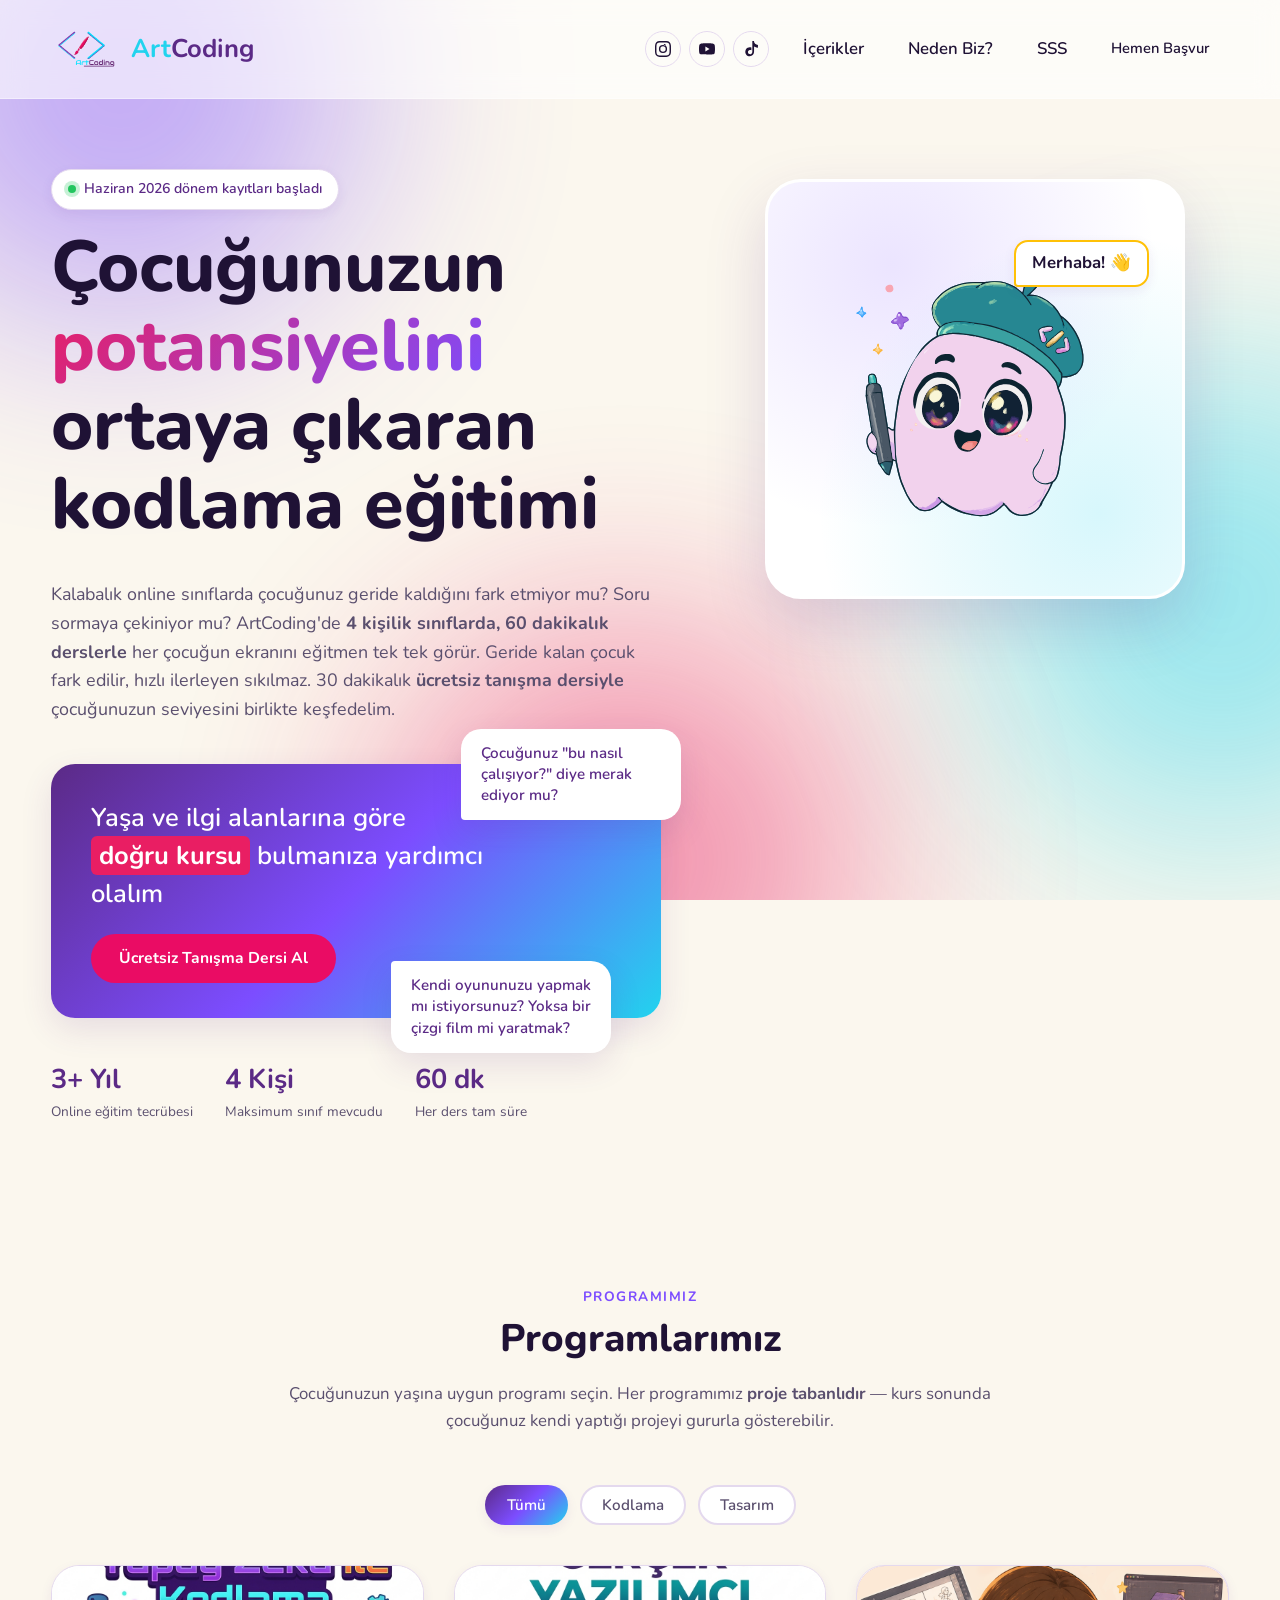
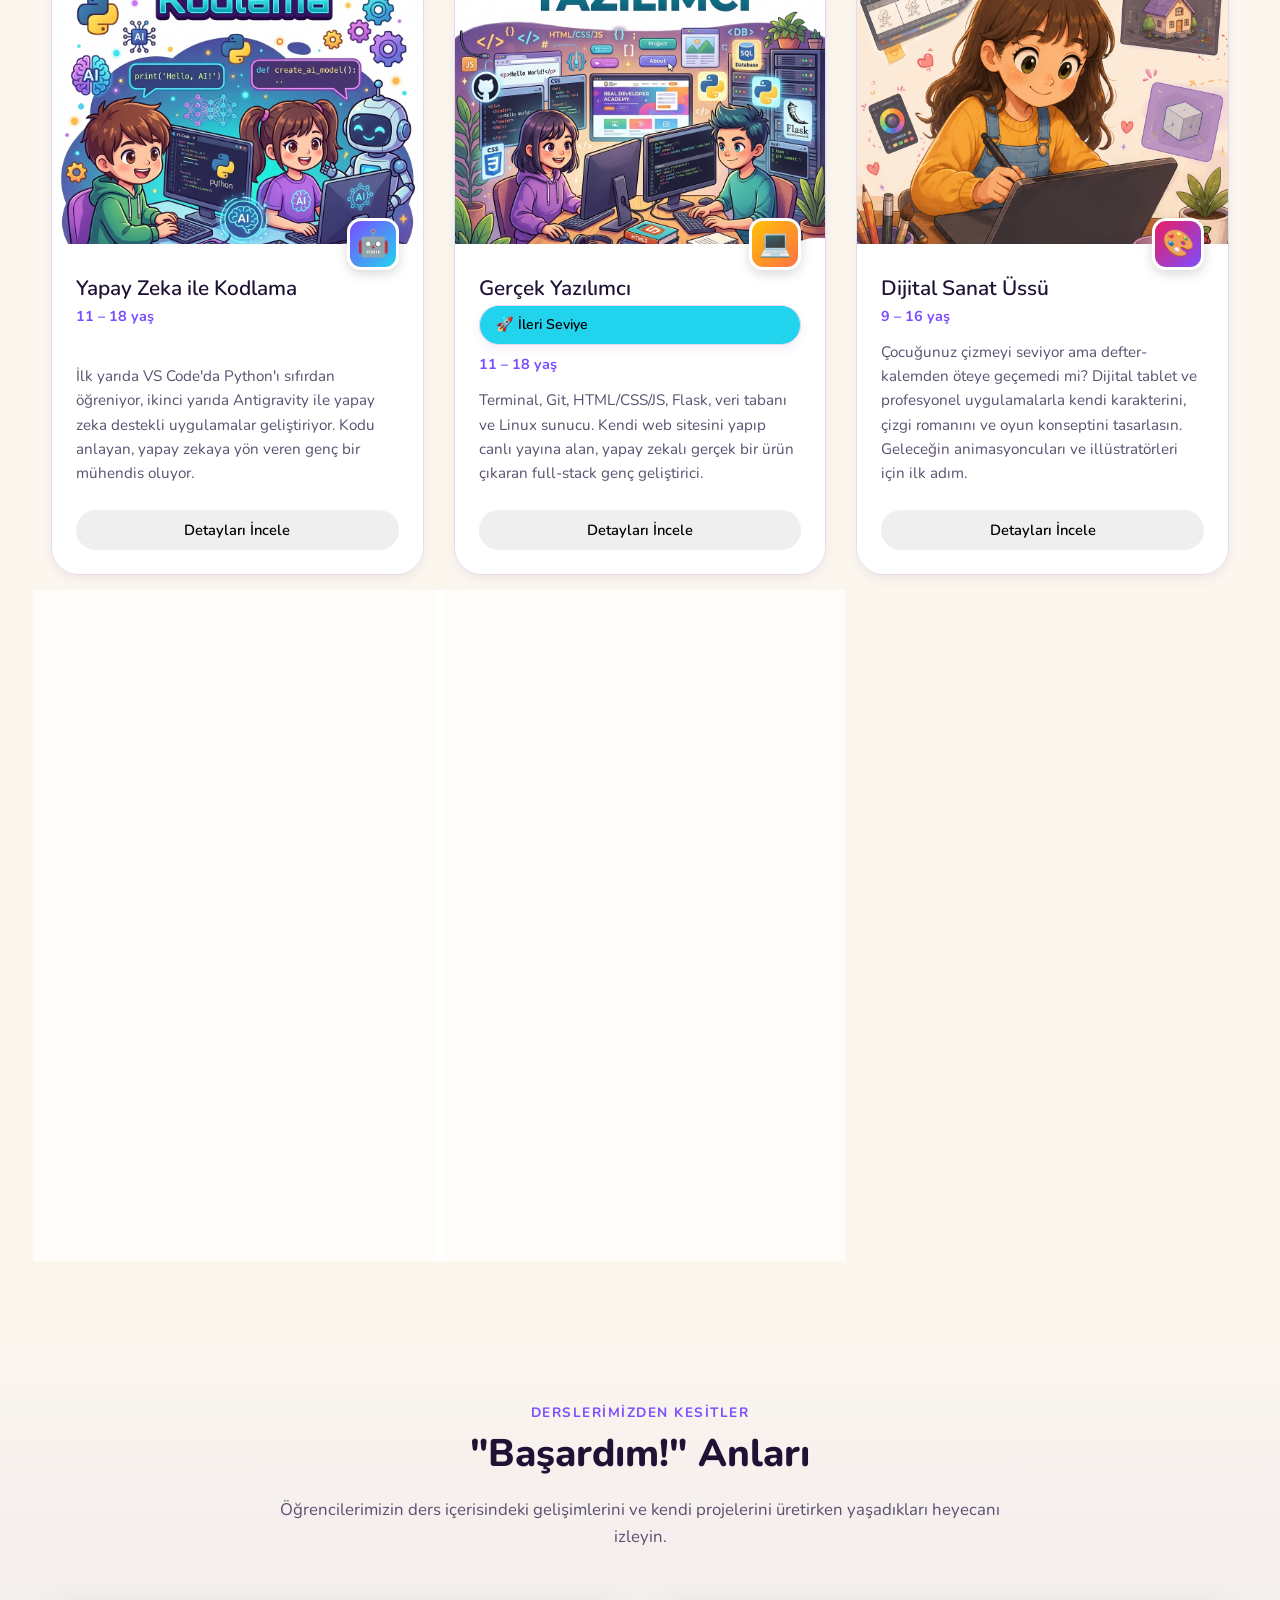
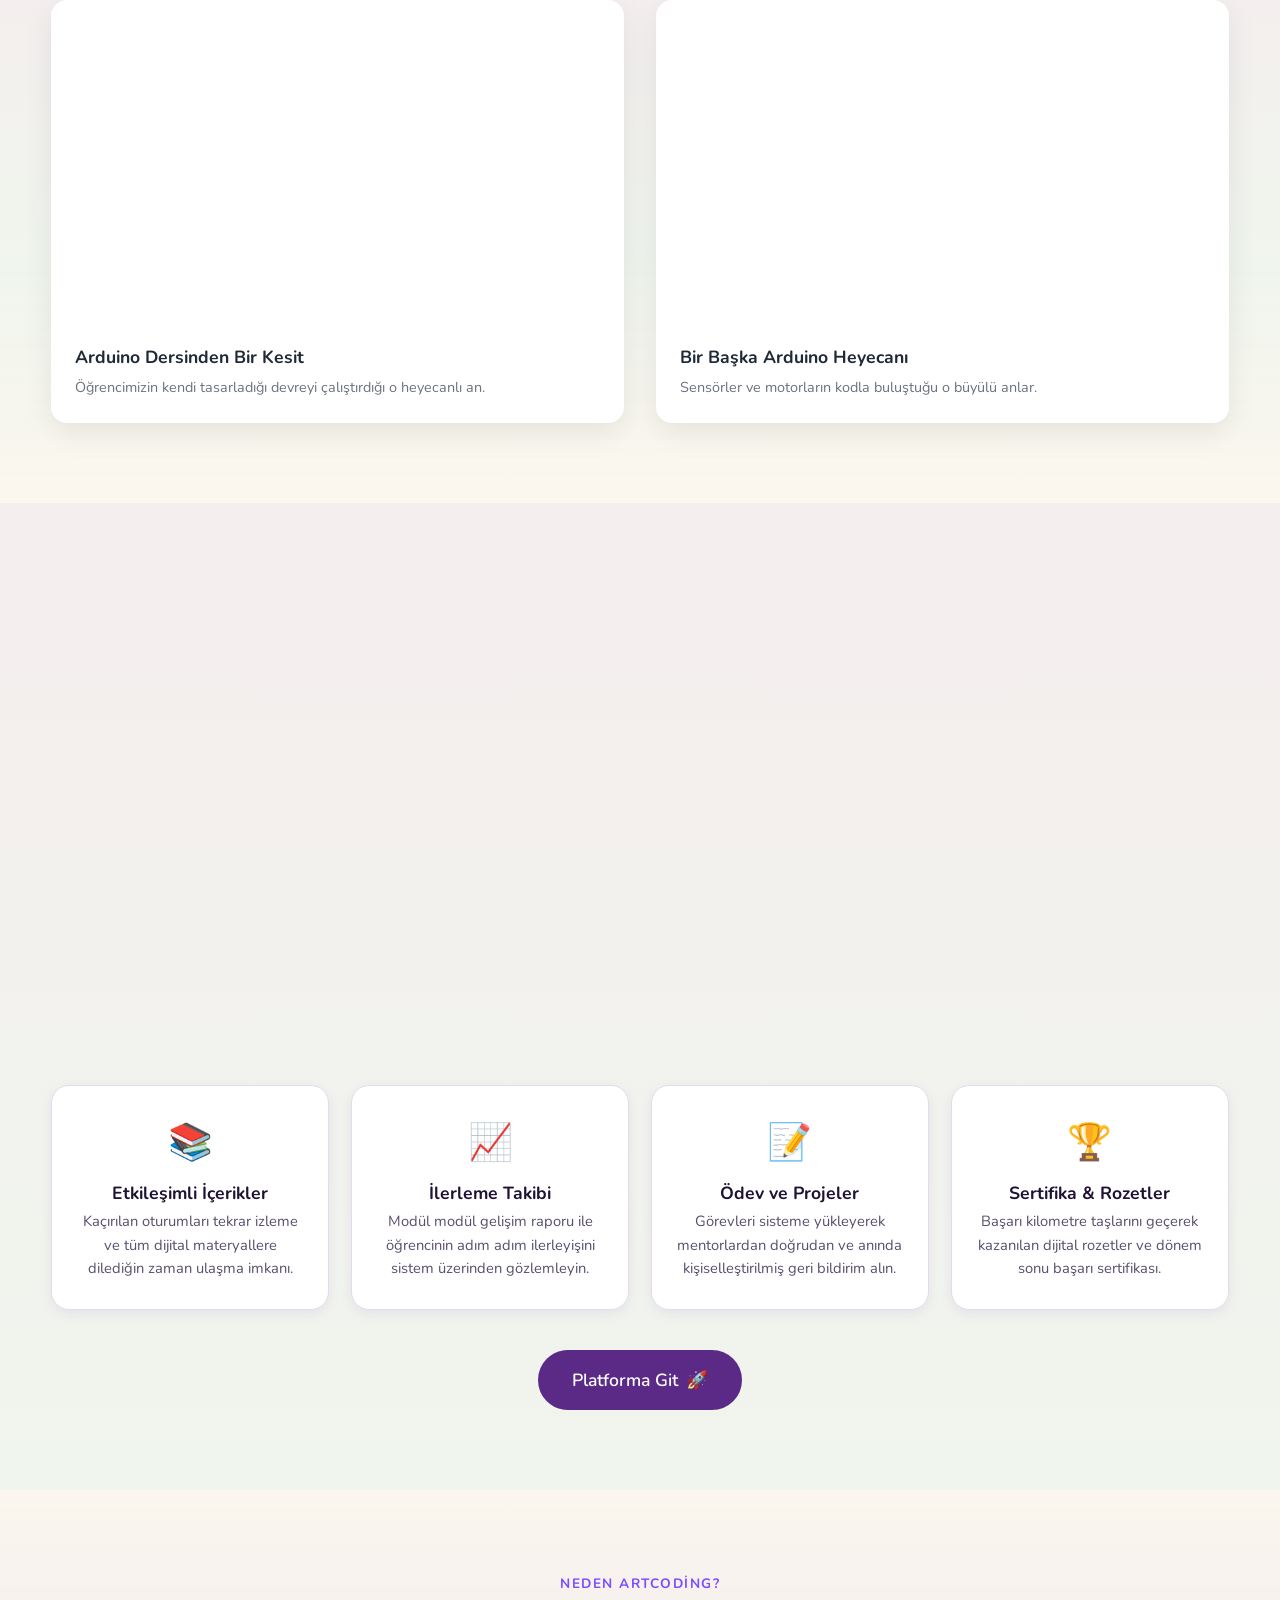
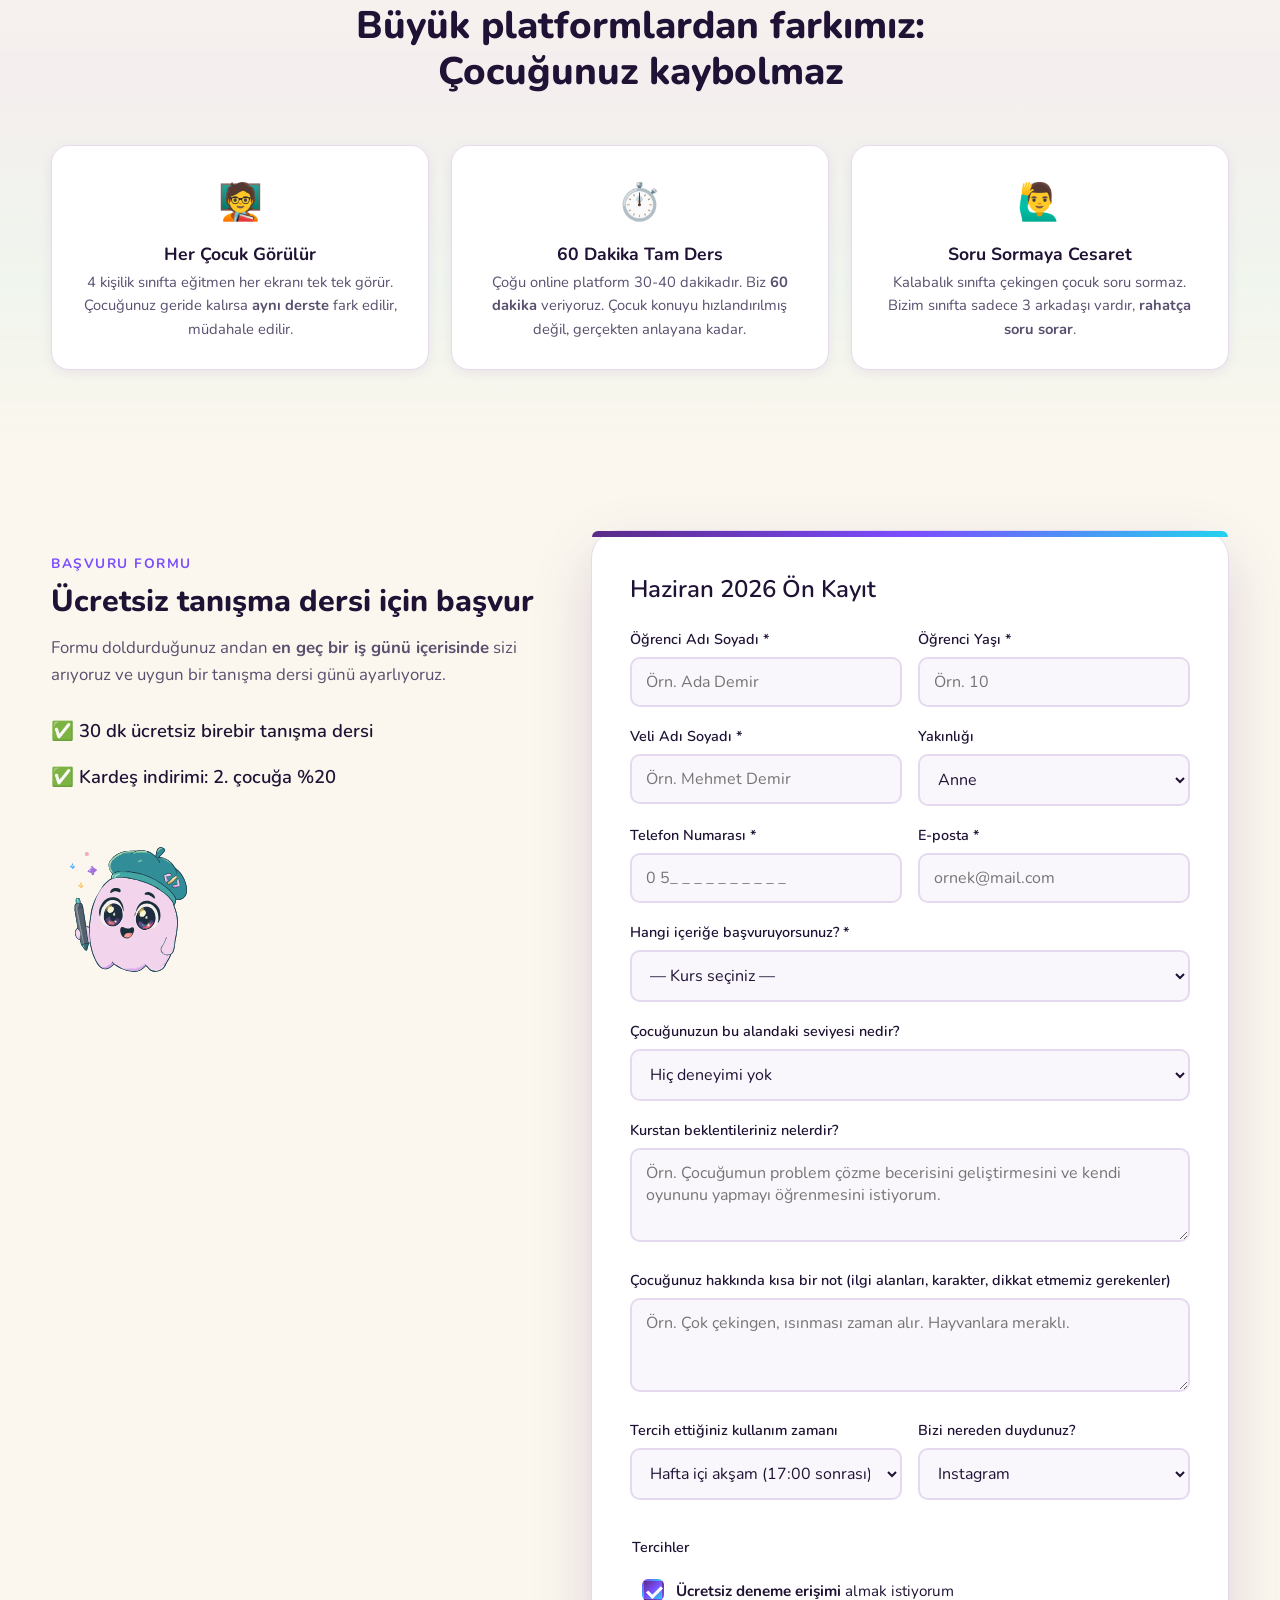
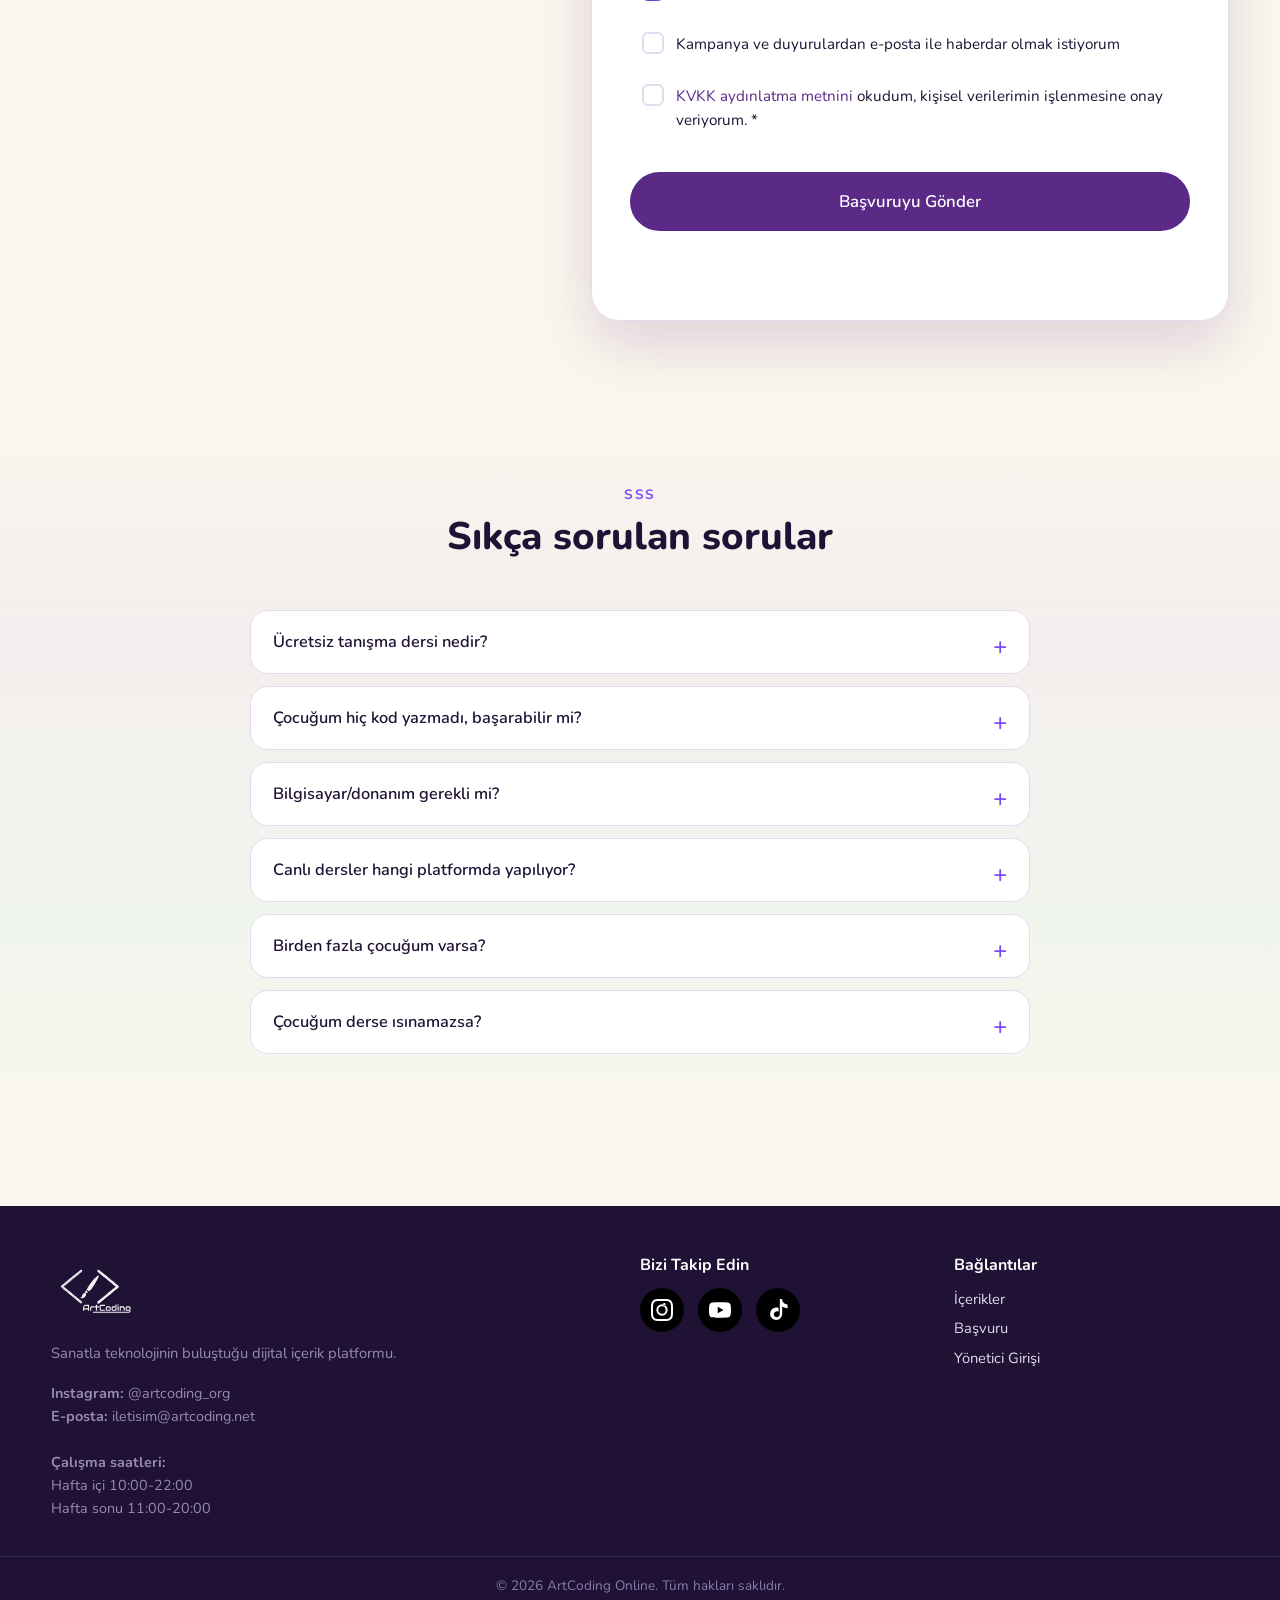
==== commit 79001796: "Add files via upload" ====
--- a/index.html
+++ b/index.html
@@ -104,36 +104,37 @@
 
       <div class="course-grid">
 
-        <article class="course-card reveal" data-category="kodlama" data-title="Scratch ile Kodlama"
-          data-age="8 – 11 yaş" data-image="assets/scratch916.jpg"
-          data-desc="Çocuğunuz blok tabanlı Scratch ile kendi çizgi filmini, oyununu ve hikayesini yapar. 12 hafta sonunda kendi yaptığı oyunu arkadaşlarına gururla gösterebilir."
-          data-curriculum="Karakter çizme, hareket ettirme, konuşturma — animasyonun temelleri|Klavye ve mouse ile kontrol edilen interaktif oyun yapımı|Skor sistemi, kazanma-kaybetme kuralları olan tam bir oyun|Kurs sonunda kendi tasarladığı oyunu sınıf önünde sunma deneyimi"
-          data-value="Scratch ile Kodlama">
+        <article class="course-card reveal" data-category="kodlama" data-title="Yapay Zeka ile Kodlama"
+          data-age="11 – 18 yaş" data-image="assets/yapay_zeka.png"
+          data-desc="İlk yarıda VS Code'da Python'ı sıfırdan, sağlam bir şekilde öğreniyor: değişkenler, kararlar, döngüler, listeler ve fonksiyonlar. İkinci yarıda Antigravity ile yapay zekaya görev vererek kendi uygulamalarını geliştiriyor. Kodu gerçekten anladığı için yapay zekayı kontrol eden bir mühendis oluyor."
+          data-curriculum="VS Code'da Python ile ilk programını yazma — kodlama heyecanı anında başlar|Kararlar (if/else) ve döngülerle (for/while) Sayı Tahmin Oyunu|Listeler, sözlükler ve fonksiyonlarla Metin Tabanlı Macera Oyunu|Antigravity ile yapay zeka destekli uygulama geliştirme|Kendi yapay zeka modelini eğitme — görüntü ve duygu tanıma|Bitirme projesi: kendi Yapay Zeka Uygulamasını baştan sona kurma ve sunma"
+          data-value="Yapay Zeka ile Kodlama">
           <div class="course-image">
-            <img src="assets/scratch916.jpg" alt="Scratch Kodlama" loading="lazy">
+            <img src="assets/yapay_zeka.png" alt="Yapay Zeka ile Kodlama" loading="lazy">
           </div>
           <div class="course-content">
-            <div class="course-icon" style="--c1:#7C4DFF;--c2:#22D3EE;">🐱</div>
-            <h3>Scratch ile Kodlama</h3>
-            <p class="age">8 – 11 yaş</p>
-            <p>Çocuğunuz blok tabanlı Scratch ile kendi çizgi filmini, oyununu ve hikayesini yapar. 12 hafta sonunda kendi yaptığı oyunu arkadaşlarına gururla gösterebilir.</p>
+            <div class="course-icon" style="--c1:#7C4DFF;--c2:#22D3EE;">🤖</div>
+            <h3>Yapay Zeka ile Kodlama</h3>
+            <p class="age">11 – 18 yaş</p>
+            <p>İlk yarıda VS Code'da Python'ı sıfırdan öğreniyor, ikinci yarıda Antigravity ile yapay zeka destekli uygulamalar geliştiriyor. Kodu anlayan, yapay zekaya yön veren genç bir mühendis oluyor.</p>
             <button class="btn btn-ghost btn-pill btn-details">Detayları İncele</button>
           </div>
         </article>
 
-        <article class="course-card reveal" data-category="kodlama" data-title="Python Başlangıç" data-age="12 – 16 yaş"
-          data-image="assets/python.jpg"
-          data-desc="Python, Instagram'ın, YouTube'un ve Netflix'in arkasındaki yazılım dili. Çocuğunuz 12 hafta sonunda kendi yazdığı çalışan bir Python projesine sahip olur. Programımız sıfırdan başlar, kod yazma deneyimi gerektirmez."
-          data-curriculum="İlk derste ekrana yazı yazdırma — kodlama heyecanı anında başlar|Karar veren program: kullanıcı cevabına göre farklı sonuç üreten kodlar|Kendi yazdığı tahmin oyunu, hesap makinesi veya mini sohbet botu|Pygame ile arkadaşlarıyla oynayabileceği bir 2D oyun"
-          data-value="Python Başlangıç">
+        <article class="course-card reveal" data-category="kodlama" data-title="Gerçek Yazılımcı"
+          data-age="11 – 18 yaş" data-image="assets/gercek_yazilimci.png"
+          data-desc="«Yapay Zeka ile Kodlama» kursunun devamı. Terminal, Git/GitHub, HTML/CSS/JavaScript ile kendi web sitesini yazan, Flask ile Python backend kuran, veri tabanı yöneten, kendi Linux sunucusunu ayağa kaldırıp sitesini canlı yayına alan ve yapay zekalı gerçek bir ürün çıkaran tam bir full-stack genç geliştirici yetiştiren kurs."
+          data-curriculum="Terminal (CMD/PowerShell) ve Git/GitHub ile profesyonel geliştirici araçları|HTML, CSS ve JavaScript ile kendi portfolyo sitesini tasarlama|Flask ile Python backend — web sunucusu kurma ve form işleme|SQLite veri tabanı kurma, SQL sorguları ve üyelikli uygulama|Kendi Linux sunucusunu kurma ve web sitesini canlı yayına alma|Yapay zekalı tam bir web uygulaması geliştirip internette yayınlama"
+          data-value="Gerçek Yazılımcı">
           <div class="course-image">
-            <img src="assets/python.jpg" alt="Python Başlangıç" loading="lazy">
+            <img src="assets/gercek_yazilimci.png" alt="Gerçek Yazılımcı" loading="lazy">
           </div>
           <div class="course-content">
-            <div class="course-icon" style="--c1:#FFC107;--c2:#FF7043;">🐍</div>
-            <h3>Python Başlangıç</h3>
-            <p class="age">12 – 16 yaş</p>
-            <p>Python, Instagram'ın, YouTube'un ve Netflix'in arkasındaki yazılım dili. Çocuğunuz 12 hafta sonunda kendi yazdığı çalışan bir Python projesine sahip olur. Programımız sıfırdan başlar, kod yazma deneyimi gerektirmez.</p>
+            <div class="course-icon" style="--c1:#FFC107;--c2:#FF7043;">💻</div>
+            <h3>Gerçek Yazılımcı</h3>
+            <span class="badge" style="display:inline-block; margin-bottom: 0.5rem; background:#22D3EE; color:#000;">🚀 İleri Seviye</span>
+            <p class="age">11 – 18 yaş</p>
+            <p>Terminal, Git, HTML/CSS/JS, Flask, veri tabanı ve Linux sunucu. Kendi web sitesini yapıp canlı yayına alan, yapay zekalı gerçek bir ürün çıkaran full-stack genç geliştirici.</p>
             <button class="btn btn-ghost btn-pill btn-details">Detayları İncele</button>
           </div>
         </article>
@@ -155,11 +156,18 @@
           </div>
         </article>
 
-        <article class="course-card reveal" data-category="kodlama" data-title="Arduino & Raspberry Pi"
-          data-age="11 – 17 yaş" data-image="assets/rasperipi.png"
-          data-desc="⭐ Yıldız programımız. Ekran başında değil, gerçek elektronik malzemelerle çalışıyor. Çocuğunuz LED'leri, sensörleri, motorları kodla kontrol etmeyi öğreniyor. 12 hafta sonunda eve götürebileceği gerçek bir elektronik proje elde ediyor — akıllı çöp kutusu, mesafe sensörlü alarm veya robot kol gibi."
-          data-curriculum="İlk derste yanıp sönen LED — çocuğunuz dersten gözleri parlayarak çıkar|Düğme, ışık sensörü, ısı sensörü gibi parçaları kodla kontrol etme|Servo motorla hareketli sistemler — robot kol, otomatik kapı|Final proje: akıllı çöp kutusu, mesafe alarmı veya benzer pratik bir cihaz"
-          data-value="Arduino & Raspberry Pi">
+        <article class="course-card reveal" data-category="kodlama" data-title="Arduino &amp; Raspberry Pi"
+          data-age="11 – 18 yaş" data-image="assets/rasperipi.png"
+          data-desc="⭐ Yıldız programımız. 24 haftalık bu yolculukta çocuğunuz ekran başında değil, gerçek elektronik malzemelerle çalışıyor. İlk 12 hafta Arduino ile LED, sensör, motor ve akıllı ev maketi; sonraki 12 hafta Raspberry Pi ile Linux, Python, kamera, yapay zekâ ve IoT projeleri. Kurs sonunda kendi tasarladığı akıllı cihazı ailesine sunuyor ve sertifika alıyor."
+          data-curriculum="Mühendislik düşüncesi: problemi parçalara ayırma, planlama, test etme ve düzeltme|İki programlama dili: Arduino için C++ ve Raspberry Pi için Python|Her dersin sonunda çalışan bir cihaz — kurs sonunda 20+ proje|Yapay zekâ temeli: görüntü tanıma ve makine öğrenmesi|Final projesi sunumu ve sertifika töreni"
+          data-has-halves="true"
+          data-half1-title="🔧 İlk Yarı: Arduino (Hafta 1–12)"
+          data-half1-desc="Elektroniğin temellerinden başlayarak, çocuğunuz Arduino ile gerçek devreler kurar, LED'ler yakar, sensörlerle çevreden veri toplar, motorları kontrol eder ve dönem sonunda kendi Akıllı Ev Maketi'ni tasarlar."
+          data-half1-curriculum="Hafta 1 — Elektroniğe Hoş Geldin: Arduino kartı tanıma, breadboard kullanımı ve ilk LED yakma|Hafta 2 — Kod Yazmaya Başlıyoruz: setup/loop mantığı, değişkenler ve Trafik Lambası Simülasyonu|Hafta 3 — Düğmeler ve Etkileşim: Dijital giriş okuma, if-else yapıları ve Akıllı Masa Lambası|Hafta 4 — RGB LED ve PWM: Analog çıkış, renk karışım teorisi ve Disko Işığı projesi|Hafta 5 — Sensörlerle Tanışma: Potansiyometre, foto-direnç ve Otomatik Gece Lambası|Hafta 6 — Ses Çıkar! Buzzer: Nota frekansları, diziler ve 4 butonlu Mini Piyano|Hafta 7 — Ultrasonik Sensör: Mesafe ölçümü, fonksiyon yazma ve Park Sensörü projesi|Hafta 8 — Servo Motor Kontrolü: Kütüphane kullanımı ve Kafa Sallayan Robot|Hafta 9 — LCD Ekran: I2C bağlantı, metin yazdırma ve Dijital Termometre|Hafta 10 — DHT11 Sensör: Sıcaklık-nem ölçümü ve Akıllı Sera Uyarı Sistemi|Hafta 11 — Uzaktan Kumanda: IR alıcı, switch-case ve Kumandalı LED Şerit|Hafta 12 — ARA PROJE: Akıllı Ev Maketi — hareket sensörlü kapı + otomatik ışık + alarm sistemi"
+          data-half2-title="🖥️ İkinci Yarı: Raspberry Pi (Hafta 13–24)"
+          data-half2-desc="Mini bilgisayar Raspberry Pi ile Linux, Python programlama, kamera projeleri, IoT ve yapay zekâya giriş. İki sistemi birleştiren kapsamlı projelerle çocuğunuz tam bir genç mühendis olarak mezun olur."
+          data-half2-curriculum="Hafta 13 — Raspberry Pi Nedir? Pi kurulumu, işletim sistemi kavramı ve Kendi Mini Bilgisayarını Kur|Hafta 14 — Linux'a Giriş: Terminal komutları (ls, cd, mkdir), dosya yönetimi ve ilk Python dosyası|Hafta 15 — Python ile Tanışma: Değişkenler, listeler, döngüler ve Sayı Tahmin Oyunu|Hafta 16 — GPIO Pinleri: Python ile LED kontrolü ve 8 LED'lik Sıralı Işık Animasyonu|Hafta 17 — Pi Kamera Modülü: Fotoğraf/video çekimi ve buton tetikli Kapı Kamerası|Hafta 18 — Web İstekleri: API kavramı, JSON formatı ve Hava Durumu Panosu|Hafta 19 — IoT: Arduino + Pi Birlikte: Seri haberleşme ile Akıllı Bahçe sistemi|Hafta 20 — Flask Web Sunucu: HTML/CSS ve telefondan kontrol edilen Web Kontrollü Lamba|Hafta 21 — Yapay Zekâya Giriş: OpenCV ile görüntü tanıma ve Yüz Algılayan Kapı|Hafta 22 — Final Proje Tasarımı: Beyin fırtınası, planlama ve tasarım dokümanı|Hafta 23 — Final Projesi Geliştirme: Prototipin hayata geçirilmesi ve hata ayıklama|Hafta 24 — MEZUNİYET: Final proje sunumu, sertifika töreni ve ileri seviye yol haritası"
+          data-value="Arduino &amp; Raspberry Pi">
           <div class="course-image">
             <img src="assets/rasperipi.png" alt="Arduino ve Raspberry Pi" loading="lazy">
           </div>
@@ -167,14 +175,36 @@
             <div class="course-icon" style="--c1:#26A69A;--c2:#FFC107;">🔌</div>
             <h3>Arduino &amp; Raspberry Pi</h3>
             <span class="badge" style="display:inline-block; margin-bottom: 0.5rem; background:#FFC107; color:#000;">⭐ En Çok Tercih Edilen</span>
+            <p class="age">11 – 18 yaş</p>
+            <p>⭐ Yıldız programımız. 24 haftalık yolculukta gerçek elektronik malzemelerle çalışıyor. İlk 12 hafta Arduino, sonraki 12 hafta Raspberry Pi. Kurs sonunda kendi akıllı cihazını ailesine sunuyor.</p>
+            <button class="btn btn-ghost btn-pill btn-details">Detayları İncele</button>
+          </div>
+        </article>
+
+        <article class="course-card reveal" data-category="kodlama" data-title="ESP32 ile Akıllı Cihaz Atölyesi"
+          data-age="11 – 17 yaş" data-image="assets/esp32.png"
+          data-desc="WiFi, Bluetooth, kamera ve IoT ile kendi akıllı cihazını tasarlayan genç mühendisler için 24 haftalık program. Çocuğunuz ESP32 mikrodenetleyicisi ile sensörler, OLED ekran, web sunucu, akıllı ev sistemi, güvenlik kamerası ve FPV robot araba gibi 25+ proje yapıyor. Kurs sonunda kendi tasarladığı akıllı cihazı ailesine sunuyor."
+          data-curriculum="WiFi ve Bluetooth'lu ESP32 ile gerçek gömülü sistem programlama (C++/MicroPython)|Sensörler, OLED ekran ve dokunmatik kontrol ile Akıllı Masa Asistanı|Web sunucu kurma — telefondan cihaz kontrol etme ve Bluetooth ses yayını|IoT ve Akıllı Ev: MQTT, bulut bağlantısı ve Home Assistant entegrasyonu|ESP32-CAM ile güvenlik kamerası ve FPV robot araba|Final projesi sunumu ve sertifika töreni"
+          data-has-halves="true"
+          data-half1-title="🔧 İlk Yarı: Temeller & WiFi (Hafta 1–12)"
+          data-half1-desc="ESP32 kartını tanıma, sensörler, OLED ekran ve dokunmatik kontrolden WiFi/Bluetooth bağlantısına, web sunucu kurmaya ve Bluetooth ses yayınına kadar ilk 12 haftanın detayları."
+          data-half1-curriculum="Hafta 1 — ESP32 Nedir? Süper mikrodenetleyiciyle tanışma ve ilk LED yakma|Hafta 2 — GPIO Dünyası: Buton okuma, if/else kararları ve Akıllı Anahtar|Hafta 3 — Renk ve Kontrol: PWM, potansiyometre ve RGB LED Renk Sihirbazı|Hafta 4 — Sensörler & OLED: Sıcaklık, nem, ışık ölçümü ve Mini Gösterge Paneli|Hafta 5 — Gizli Süper Güçler: Dokunmatik pinler, Hall sensörü ve Dokunmatik Lamba|Hafta 6 — ARA PROJE: Akıllı Masa Asistanı — sensör + ekran + dokunmatik birleşimi|Hafta 7 — WiFi'ya İlk Bağlantı: Ağ tarama, sinyal ölçme ve WiFi Tarayıcı cihazı|Hafta 8 — Web Sunucu Kurma: ESP32'yi web sayfasıyla kontrol etme ve WiFi Lamba|Hafta 9 — API ve Veri Çekme: İnternetten hava durumu alan Akıllı Hava İstasyonu|Hafta 10 — Bluetooth Büyüsü: Telefonla cihaz kontrolü ve Bluetooth Kumandalı Araba|Hafta 11 — Bluetooth Ses Yayını: ESP32'yi Bluetooth hoparlöre çevirme|Hafta 12 — ARA PROJE: Akıllı Bildirim Cihazı — WiFi + Bluetooth + ekran birleşimi"
+          data-half2-title="🏠 İkinci Yarı: IoT, Kamera & Robot (Hafta 13–24)"
+          data-half2-desc="Nesnelerin İnterneti, akıllı ev sistemi, ESP32-CAM ile güvenlik kamerası, FPV robot araba, giyilebilir teknoloji ve final projesi. İki yarıyı birleştiren kapsamlı projelerle çocuğunuz tam bir IoT mühendisi olarak mezun olur."
+          data-half2-curriculum="Hafta 13 — Bulut Bağlantısı: MQTT protokolü ve Adafruit IO ile Bulut Termometre|Hafta 14 — Akıllı Priz: Röle modülü ile cihaz kontrolü ve telefondan aç-kapa|Hafta 15 — Otomasyon: Sensör verisine göre otomatik karar veren Akıllı İklim Kontrolü|Hafta 16 — Akıllı Ev Asistanı: Telegram botu ile mesajla cihaz yönetimi|Hafta 17 — Akıllı Ev Kontrol Paneli: Otomasyon senaryoları ve Home Assistant|Hafta 18 — ARA PROJE: Akıllı Ev Kontrol Paneli — ışık, sıcaklık ve cihazları tek panelden yönetme|Hafta 19 — ESP32-CAM: Kamera modülü ile canlı video yayını|Hafta 20 — Akıllı Güvenlik Kamerası: Hareket algılayıp Telegram'dan bildiren sistem|Hafta 21 — FPV Robot Araba: Kameralı, telefondan kontrol edilen WiFi'lı araba|Hafta 22 — Giyilebilir Teknoloji: Adım sayan ve bildirim gösteren Akıllı Bileklik|Hafta 23 — Final Projesi: Tasarım, planlama ve prototipi hayata geçirme|Hafta 24 — MEZUNİYET: Final proje sunumu, sertifika töreni ve ileri seviye yol haritası"
+          data-value="ESP32 ile Akıllı Cihaz Atölyesi">
+          <div class="course-image">
+            <img src="assets/esp32.png" alt="ESP32 ile Akıllı Cihaz Atölyesi" loading="lazy">
+          </div>
+          <div class="course-content">
+            <div class="course-icon" style="--c1:#00BCD4;--c2:#4CAF50;">📡</div>
+            <h3>ESP32 ile Akıllı Cihaz Atölyesi</h3>
+            <span class="badge" style="display:inline-block; margin-bottom: 0.5rem; background:#4CAF50; color:#fff;">🔥 Yeni</span>
             <p class="age">11 – 17 yaş</p>
-            <p>⭐ Yıldız programımız. Ekran başında değil, gerçek elektronik malzemelerle çalışıyor. Çocuğunuz LED'leri, sensörleri, motorları kodla kontrol etmeyi öğreniyor. 12 hafta sonunda eve götürebileceği gerçek bir elektronik proje elde ediyor.</p>
+            <p>WiFi, Bluetooth, kamera ve IoT ile kendi akıllı cihazını tasarla! 24 haftada 25+ proje: akıllı ev, güvenlik kamerası, FPV robot araba ve daha fazlası.</p>
             <button class="btn btn-ghost btn-pill btn-details">Detayları İncele</button>
           </div>
         </article>
-
-
-
 
 
       </div>
@@ -189,7 +219,7 @@
         <p>Öğrencilerimizin ders içerisindeki gelişimlerini ve kendi projelerini üretirken yaşadıkları heyecanı izleyin.</p>
       </div>
 
-      <div style="display: grid; grid-template-columns: repeat(auto-fit, minmax(300px, 1fr)); gap: 2rem; margin-top: 2rem;">
+      <div style="display: grid; grid-template-columns: repeat(auto-fit, minmax(min(100%, 300px), 1fr)); gap: 2rem; margin-top: 2rem;">
         
         <!-- Video 1 -->
         <div style="border-radius: 16px; overflow: hidden; box-shadow: 0 10px 30px rgba(0,0,0,0.08); background: #fff;">
@@ -347,11 +377,11 @@
           <label for="kurs">Hangi içeriğe başvuruyorsunuz? *</label>
           <select id="kurs" name="kurs" required>
             <option value="">— Kurs seçiniz —</option>
-            <option value="Scratch ile Kodlama">Scratch ile Kodlama (8-11 yaş)</option>
-            <option value="Python Başlangıç">Python Başlangıç (12-16 yaş)</option>
+            <option value="Yapay Zeka ile Kodlama">Yapay Zeka ile Kodlama (11-18 yaş)</option>
+            <option value="Gerçek Yazılımcı">Gerçek Yazılımcı (11-18 yaş)</option>
             <option value="Dijital Sanat Üssü">Dijital Sanat Üssü (9-16 yaş)</option>
-            <option value="Arduino & Raspberry Pi">Arduino &amp; Raspberry Pi (11-17 yaş)</option>
-
+            <option value="Arduino &amp; Raspberry Pi">Arduino &amp; Raspberry Pi (11-18 yaş)</option>
+            <option value="ESP32 ile Akıllı Cihaz Atölyesi">ESP32 ile Akıllı Cihaz Atölyesi (11-17 yaş)</option>
             <option value="Karar veremedim">Karar veremedim, danışman yardım etsin</option>
           </select>
         </div>
@@ -536,9 +566,30 @@
           <h3 id="modalTitle"></h3>
           <p id="modalDesc" class="lead"></p>
 
-          <div class="curriculum-box">
+          <div class="curriculum-box" id="mainCurriculumBox">
             <h4>Kazanımlar</h4>
             <ul id="modalCurriculum"></ul>
+          </div>
+
+          <!-- Half Toggle Buttons (only visible for Arduino & Raspberry Pi) -->
+          <div class="half-toggle-container" id="halfToggleContainer" style="display:none;">
+            <div class="half-toggle-buttons">
+              <button class="half-toggle-btn active" id="halfBtn1" data-half="1">
+                <span class="half-toggle-icon">🔧</span>
+                <span class="half-toggle-label">İlk Yarı: Arduino</span>
+                <span class="half-toggle-weeks">Hafta 1–12</span>
+              </button>
+              <button class="half-toggle-btn" id="halfBtn2" data-half="2">
+                <span class="half-toggle-icon">🖥️</span>
+                <span class="half-toggle-label">İkinci Yarı: Raspberry Pi</span>
+                <span class="half-toggle-weeks">Hafta 13–24</span>
+              </button>
+            </div>
+            <div class="half-detail-box" id="halfDetailBox">
+              <h4 id="halfDetailTitle"></h4>
+              <p id="halfDetailDesc" class="half-detail-desc"></p>
+              <ul id="halfDetailCurriculum"></ul>
+            </div>
           </div>
 
           <div class="modal-actions">
--- a/assets/style.css
+++ b/assets/style.css
@@ -614,7 +614,7 @@
 
 .course-grid {
   display: grid;
-  grid-template-columns: repeat(auto-fit, minmax(300px, 1fr));
+  grid-template-columns: repeat(auto-fit, minmax(min(100%, 300px), 1fr));
   gap: 30px;
 }
 
@@ -1310,6 +1310,7 @@
   .site-footer .brand-logo {
     margin-left: auto;
     margin-right: auto;
+    max-width: 200px;
   }
 
   .form-card {
@@ -1318,12 +1319,28 @@
 
   .section {
     padding: 60px 0;
+  }
+
+  .hero {
+    padding: 40px 0 50px;
+  }
+
+  .mascot-card {
+    max-width: 280px;
+    margin: 0 auto;
   }
 }
 
 @media (max-width: 460px) {
   .hero-stats {
     gap: 18px;
+    flex-direction: column;
+    align-items: center;
+  }
+
+  .hero-stats div {
+    align-items: center;
+    text-align: center;
   }
 
   .hero-stats strong {
@@ -1332,6 +1349,30 @@
 
   .form-card {
     padding: 22px 18px;
+  }
+
+  h1 {
+    font-size: 2.2rem;
+  }
+
+  h2 {
+    font-size: 1.8rem;
+  }
+
+  .cta-box-content h3 {
+    font-size: 1.3rem;
+  }
+
+  .lead {
+    font-size: 1rem;
+  }
+
+  .course-image {
+    aspect-ratio: 16 / 9;
+  }
+
+  .course-content h3 {
+    font-size: 1.2rem;
   }
 }
 
@@ -1722,6 +1763,184 @@
   color: #22C55E;
 }
 
+/* ===== Half Toggle (Arduino & Raspberry Pi) ===== */
+.half-toggle-container {
+  margin: 8px 0 20px;
+}
+
+.half-toggle-buttons {
+  display: grid;
+  grid-template-columns: 1fr 1fr;
+  gap: 12px;
+  margin-bottom: 16px;
+}
+
+.half-toggle-btn {
+  display: flex;
+  flex-direction: column;
+  align-items: center;
+  gap: 4px;
+  padding: 16px 12px;
+  border: 2px solid var(--c-border);
+  border-radius: var(--radius);
+  background: #fff;
+  cursor: pointer;
+  transition: all 0.3s cubic-bezier(0.4, 0, 0.2, 1);
+  position: relative;
+  overflow: hidden;
+}
+
+.half-toggle-btn::before {
+  content: "";
+  position: absolute;
+  inset: 0;
+  opacity: 0;
+  background: linear-gradient(135deg, rgba(124, 77, 255, 0.06), rgba(34, 211, 238, 0.06));
+  transition: opacity 0.3s ease;
+}
+
+.half-toggle-btn:hover {
+  border-color: var(--c-purple-2);
+  transform: translateY(-2px);
+  box-shadow: 0 4px 16px rgba(124, 77, 255, 0.15);
+}
+
+.half-toggle-btn:hover::before {
+  opacity: 1;
+}
+
+.half-toggle-btn.active {
+  border-color: var(--c-purple-2);
+  background: linear-gradient(135deg, rgba(124, 77, 255, 0.08), rgba(34, 211, 238, 0.08));
+  box-shadow: 0 4px 20px rgba(124, 77, 255, 0.2);
+}
+
+.half-toggle-btn.active::after {
+  content: "";
+  position: absolute;
+  bottom: 0;
+  left: 0;
+  right: 0;
+  height: 3px;
+  background: var(--grad-2);
+  border-radius: 3px 3px 0 0;
+}
+
+.half-toggle-icon {
+  font-size: 1.6rem;
+  line-height: 1;
+}
+
+.half-toggle-label {
+  font-family: var(--font-h);
+  font-weight: 700;
+  font-size: 0.88rem;
+  color: var(--c-text);
+  text-align: center;
+  line-height: 1.3;
+}
+
+.half-toggle-weeks {
+  font-size: 0.75rem;
+  font-weight: 600;
+  color: var(--c-purple-2);
+  background: rgba(124, 77, 255, 0.1);
+  padding: 2px 10px;
+  border-radius: 999px;
+}
+
+.half-detail-box {
+  background: #FAF7FC;
+  padding: 20px;
+  border-radius: var(--radius-sm);
+  border: 1px solid var(--c-border);
+  animation: fadeSlideIn 0.35s ease;
+}
+
+@keyframes fadeSlideIn {
+  from {
+    opacity: 0;
+    transform: translateY(10px);
+  }
+  to {
+    opacity: 1;
+    transform: translateY(0);
+  }
+}
+
+.half-detail-box h4 {
+  font-size: 1.05rem;
+  color: var(--c-purple);
+  margin-bottom: 8px;
+}
+
+.half-detail-desc {
+  font-size: 0.92rem;
+  color: var(--c-muted);
+  margin-bottom: 14px;
+  line-height: 1.6;
+}
+
+.half-detail-box ul {
+  list-style: none;
+  padding: 0;
+  margin: 0;
+}
+
+.half-detail-box ul li {
+  position: relative;
+  font-size: 0.9rem;
+  color: var(--c-text);
+  background: linear-gradient(to right, #fff, #fafafa);
+  margin-bottom: 8px;
+  padding: 10px 14px 10px 18px;
+  border-radius: var(--radius-sm);
+  box-shadow: 0 2px 8px rgba(91, 42, 134, 0.05);
+  transition: transform 0.2s ease, box-shadow 0.2s ease, border-color 0.2s ease;
+  display: flex;
+  align-items: flex-start;
+  gap: 10px;
+  border: 1px solid var(--c-border);
+  overflow: hidden;
+  line-height: 1.5;
+}
+
+.half-detail-box ul li::after {
+  content: "";
+  position: absolute;
+  top: 0;
+  left: 0;
+  bottom: 0;
+  width: 4px;
+  background: var(--grad-2);
+}
+
+.half-detail-box ul li:hover {
+  transform: translateX(4px);
+  box-shadow: var(--shadow-sm);
+  border-color: var(--c-purple-2);
+}
+
+.half-detail-box ul li .week-num {
+  flex-shrink: 0;
+  font-weight: 700;
+  font-size: 0.78rem;
+  color: var(--c-purple-2);
+  background: rgba(124, 77, 255, 0.1);
+  padding: 2px 8px;
+  border-radius: 999px;
+  white-space: nowrap;
+  margin-top: 1px;
+}
+
+.half-detail-box ul li .week-content {
+  flex: 1;
+}
+
+.half-detail-box ul li .week-content strong {
+  color: var(--c-purple);
+}
+
 @media (max-width: 768px) {
   .modal-large {
     overflow-y: auto;
@@ -1749,6 +1968,34 @@
     min-height: auto;
     overflow-y: visible;
     padding: 24px;
+  }
+
+  .half-toggle-buttons {
+    grid-template-columns: 1fr;
+    gap: 8px;
+  }
+
+  .half-toggle-btn {
+    flex-direction: row;
+    padding: 12px 14px;
+    gap: 8px;
+  }
+
+  .half-toggle-icon {
+    font-size: 1.2rem;
+  }
+
+  .half-toggle-label {
+    font-size: 0.82rem;
+  }
+
+  .half-detail-box {
+    padding: 14px;
+  }
+
+  .half-detail-box ul li {
+    font-size: 0.85rem;
+    padding: 8px 12px 8px 16px;
   }
 }
 
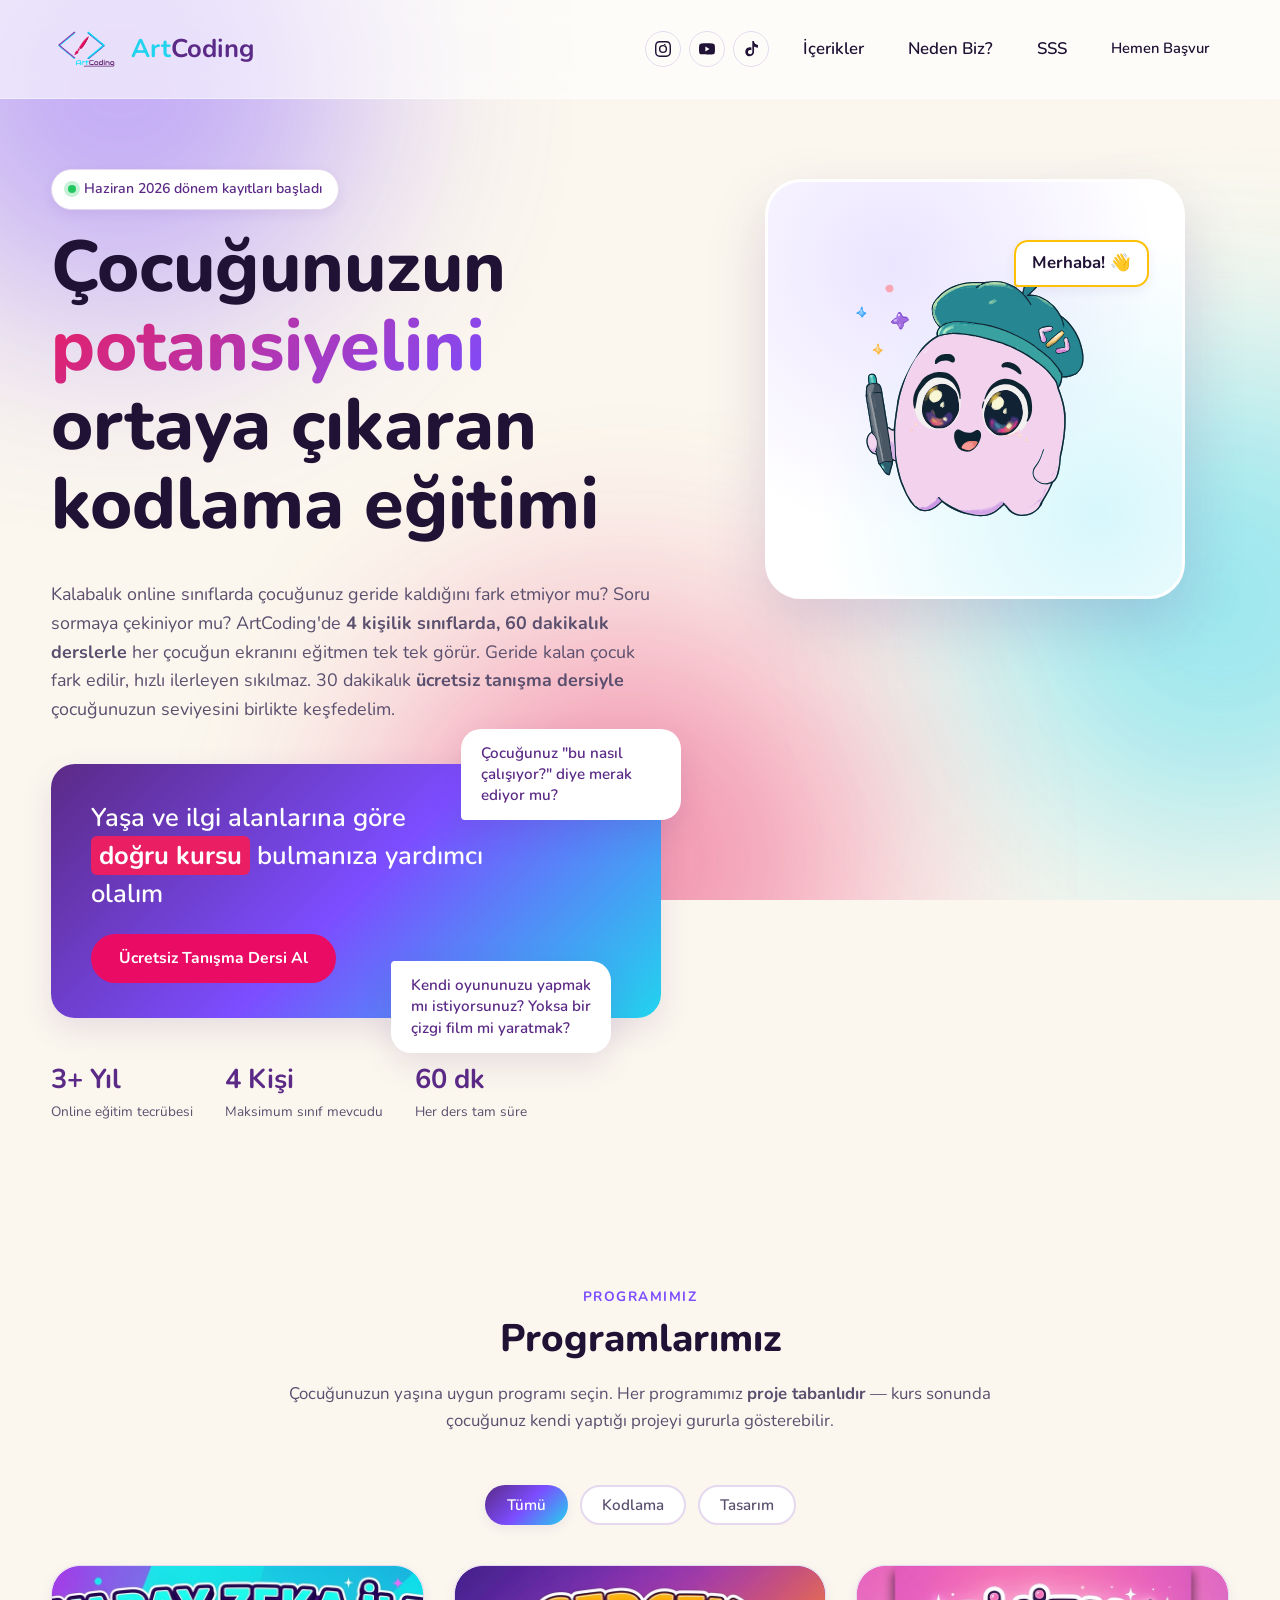
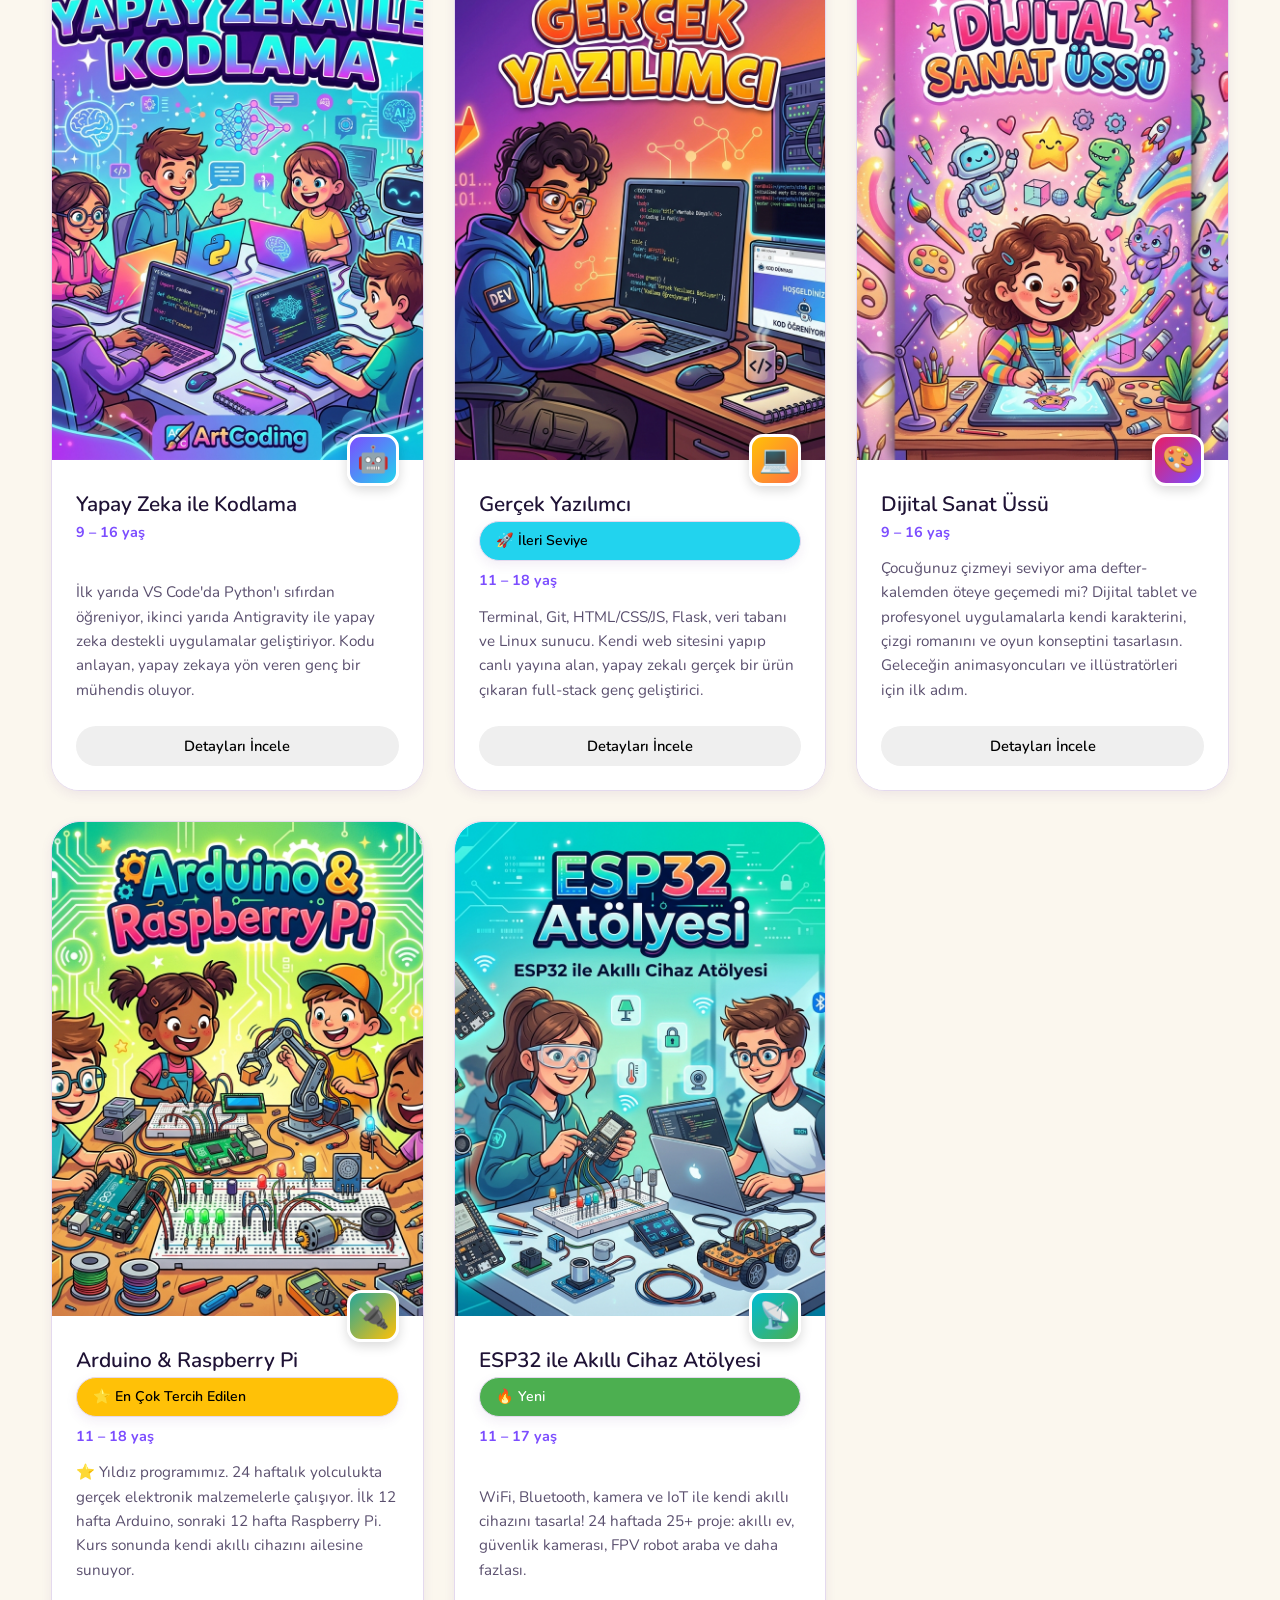
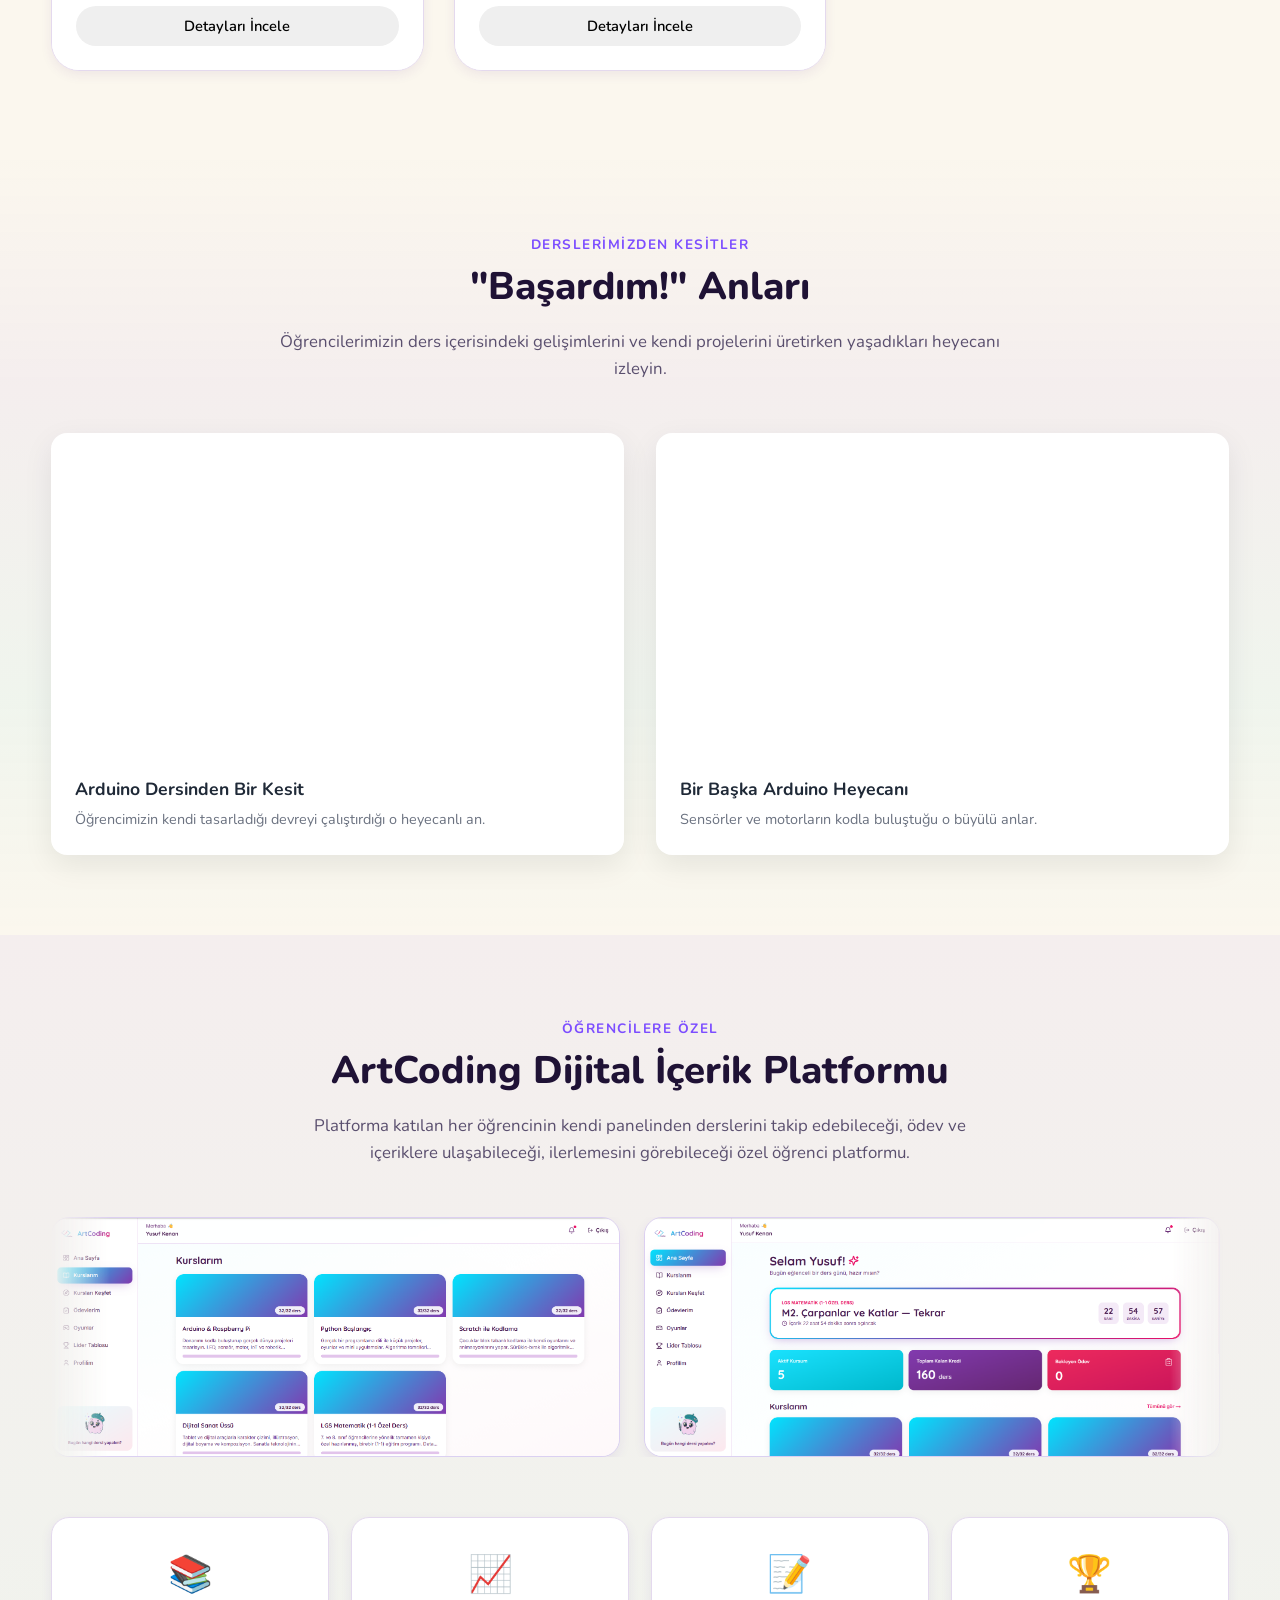
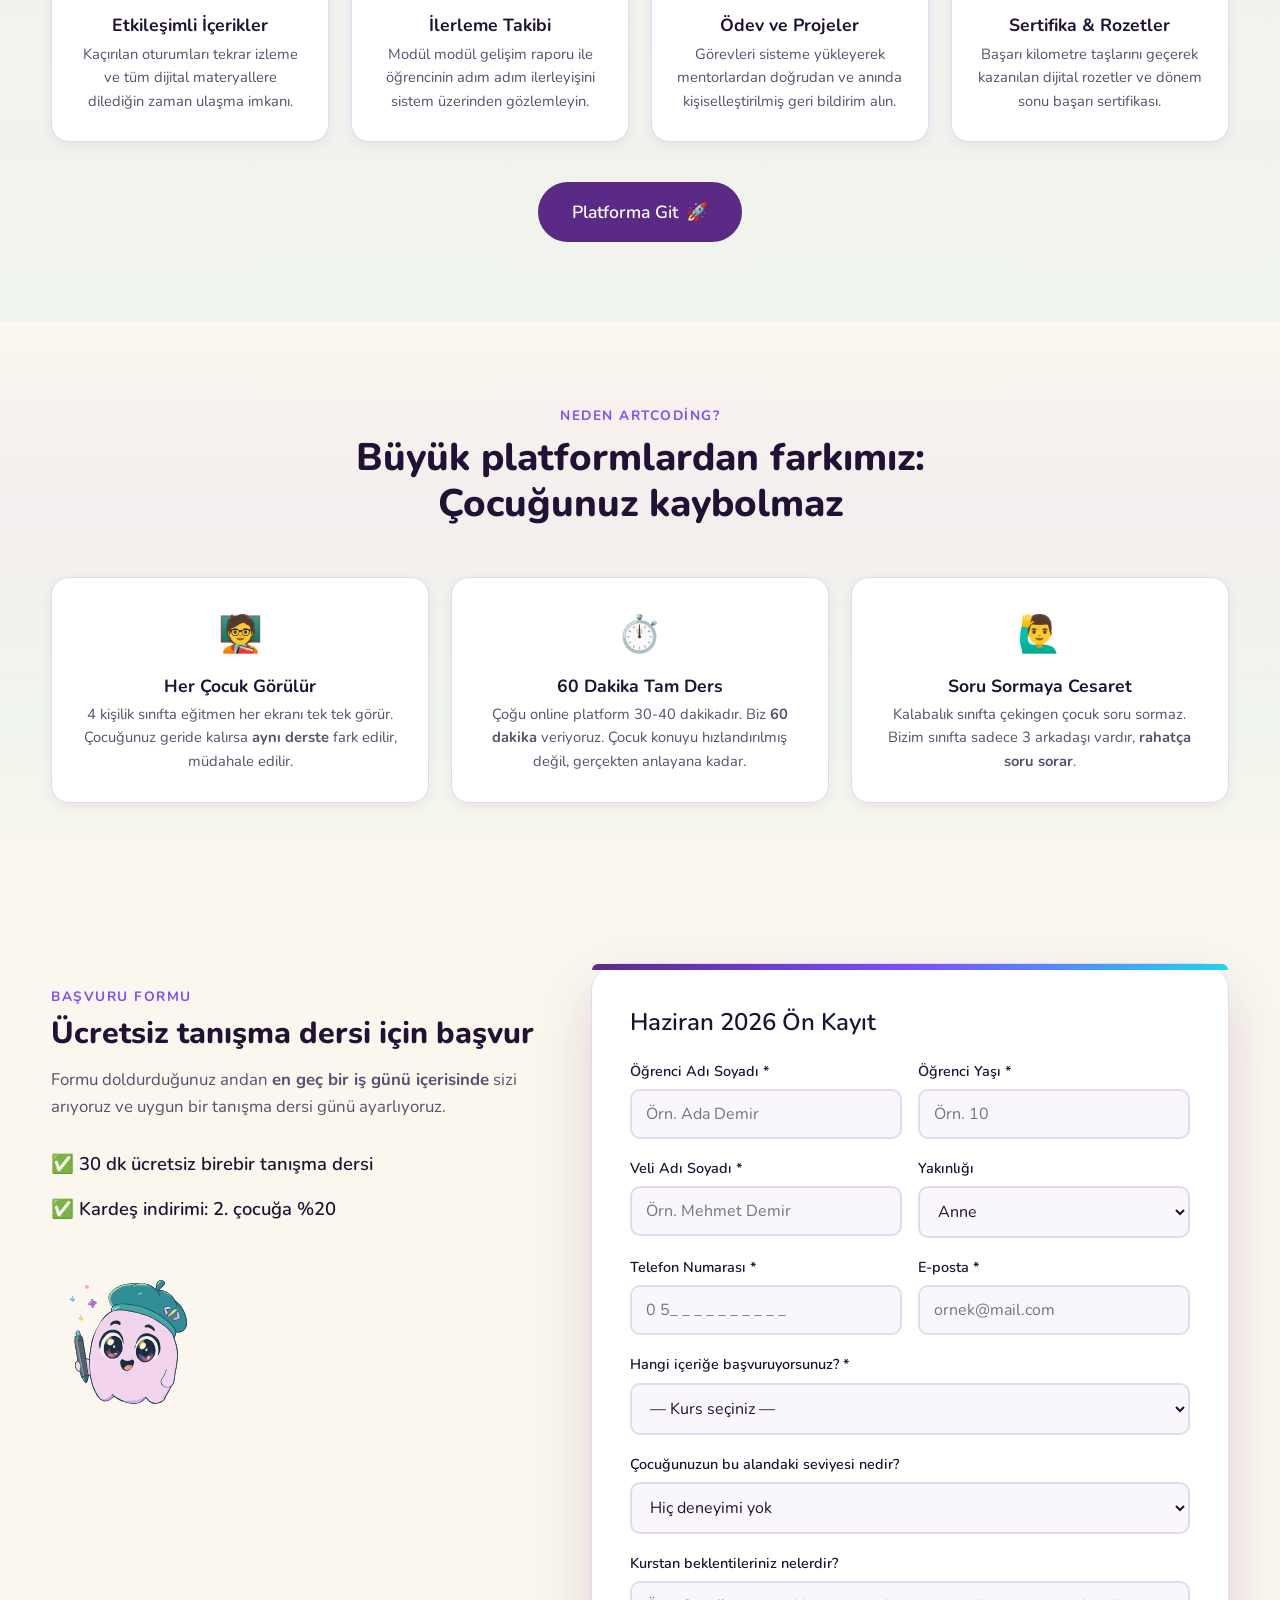
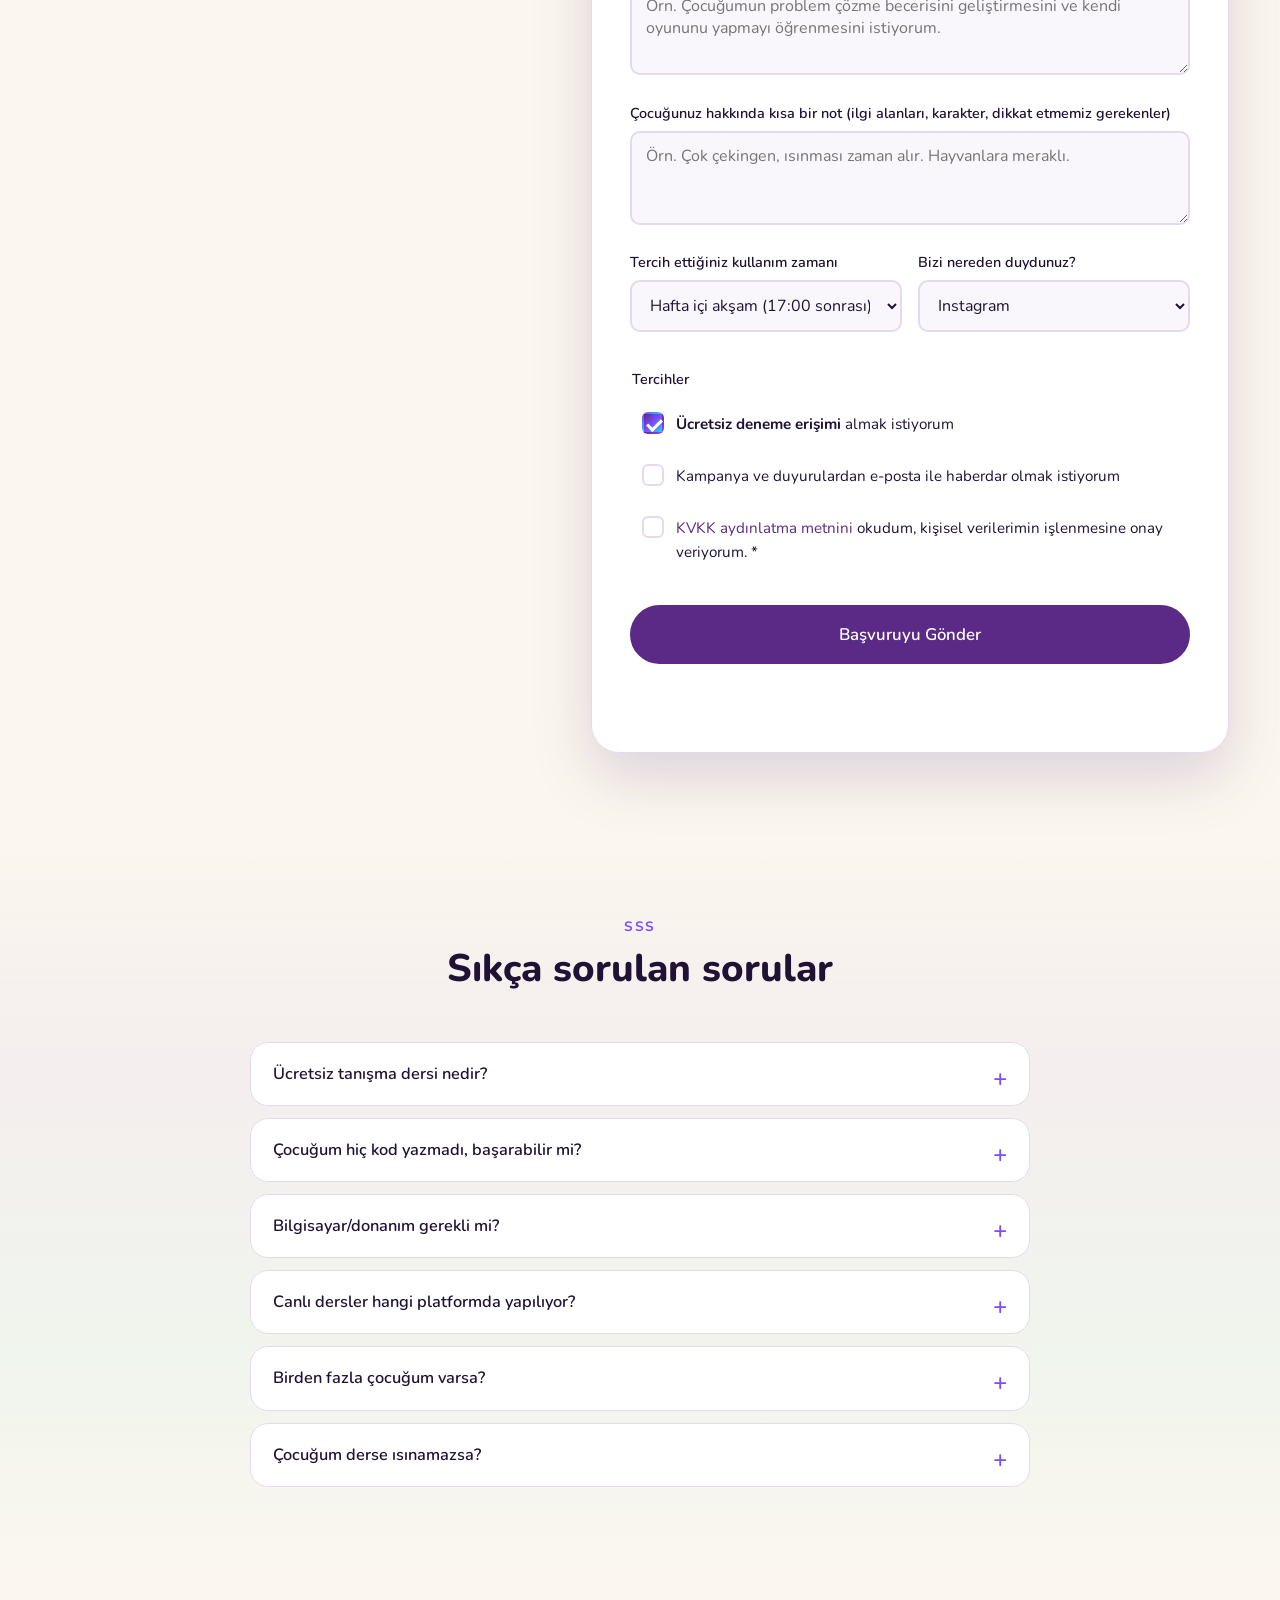
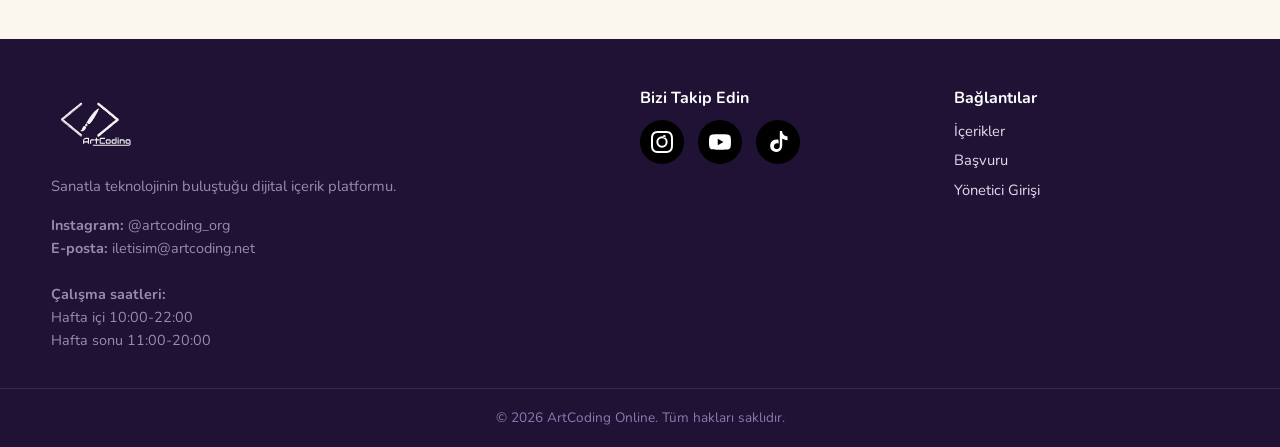
==== commit 7c71c68a: "Add files via upload" ====
--- a/index.html
+++ b/index.html
@@ -105,7 +105,7 @@
       <div class="course-grid">
 
         <article class="course-card reveal" data-category="kodlama" data-title="Yapay Zeka ile Kodlama"
-          data-age="11 – 18 yaş" data-image="assets/yapay_zeka.png"
+          data-age="9 – 16 yaş" data-image="assets/yapay_zeka.png"
           data-desc="İlk yarıda VS Code'da Python'ı sıfırdan, sağlam bir şekilde öğreniyor: değişkenler, kararlar, döngüler, listeler ve fonksiyonlar. İkinci yarıda Antigravity ile yapay zekaya görev vererek kendi uygulamalarını geliştiriyor. Kodu gerçekten anladığı için yapay zekayı kontrol eden bir mühendis oluyor."
           data-curriculum="VS Code'da Python ile ilk programını yazma — kodlama heyecanı anında başlar|Kararlar (if/else) ve döngülerle (for/while) Sayı Tahmin Oyunu|Listeler, sözlükler ve fonksiyonlarla Metin Tabanlı Macera Oyunu|Antigravity ile yapay zeka destekli uygulama geliştirme|Kendi yapay zeka modelini eğitme — görüntü ve duygu tanıma|Bitirme projesi: kendi Yapay Zeka Uygulamasını baştan sona kurma ve sunma"
           data-value="Yapay Zeka ile Kodlama">
@@ -115,7 +115,7 @@
           <div class="course-content">
             <div class="course-icon" style="--c1:#7C4DFF;--c2:#22D3EE;">🤖</div>
             <h3>Yapay Zeka ile Kodlama</h3>
-            <p class="age">11 – 18 yaş</p>
+            <p class="age">9 – 16 yaş</p>
             <p>İlk yarıda VS Code'da Python'ı sıfırdan öğreniyor, ikinci yarıda Antigravity ile yapay zeka destekli uygulamalar geliştiriyor. Kodu anlayan, yapay zekaya yön veren genç bir mühendis oluyor.</p>
             <button class="btn btn-ghost btn-pill btn-details">Detayları İncele</button>
           </div>
@@ -161,12 +161,12 @@
           data-desc="⭐ Yıldız programımız. 24 haftalık bu yolculukta çocuğunuz ekran başında değil, gerçek elektronik malzemelerle çalışıyor. İlk 12 hafta Arduino ile LED, sensör, motor ve akıllı ev maketi; sonraki 12 hafta Raspberry Pi ile Linux, Python, kamera, yapay zekâ ve IoT projeleri. Kurs sonunda kendi tasarladığı akıllı cihazı ailesine sunuyor ve sertifika alıyor."
           data-curriculum="Mühendislik düşüncesi: problemi parçalara ayırma, planlama, test etme ve düzeltme|İki programlama dili: Arduino için C++ ve Raspberry Pi için Python|Her dersin sonunda çalışan bir cihaz — kurs sonunda 20+ proje|Yapay zekâ temeli: görüntü tanıma ve makine öğrenmesi|Final projesi sunumu ve sertifika töreni"
           data-has-halves="true"
-          data-half1-title="🔧 İlk Yarı: Arduino (Hafta 1–12)"
-          data-half1-desc="Elektroniğin temellerinden başlayarak, çocuğunuz Arduino ile gerçek devreler kurar, LED'ler yakar, sensörlerle çevreden veri toplar, motorları kontrol eder ve dönem sonunda kendi Akıllı Ev Maketi'ni tasarlar."
-          data-half1-curriculum="Hafta 1 — Elektroniğe Hoş Geldin: Arduino kartı tanıma, breadboard kullanımı ve ilk LED yakma|Hafta 2 — Kod Yazmaya Başlıyoruz: setup/loop mantığı, değişkenler ve Trafik Lambası Simülasyonu|Hafta 3 — Düğmeler ve Etkileşim: Dijital giriş okuma, if-else yapıları ve Akıllı Masa Lambası|Hafta 4 — RGB LED ve PWM: Analog çıkış, renk karışım teorisi ve Disko Işığı projesi|Hafta 5 — Sensörlerle Tanışma: Potansiyometre, foto-direnç ve Otomatik Gece Lambası|Hafta 6 — Ses Çıkar! Buzzer: Nota frekansları, diziler ve 4 butonlu Mini Piyano|Hafta 7 — Ultrasonik Sensör: Mesafe ölçümü, fonksiyon yazma ve Park Sensörü projesi|Hafta 8 — Servo Motor Kontrolü: Kütüphane kullanımı ve Kafa Sallayan Robot|Hafta 9 — LCD Ekran: I2C bağlantı, metin yazdırma ve Dijital Termometre|Hafta 10 — DHT11 Sensör: Sıcaklık-nem ölçümü ve Akıllı Sera Uyarı Sistemi|Hafta 11 — Uzaktan Kumanda: IR alıcı, switch-case ve Kumandalı LED Şerit|Hafta 12 — ARA PROJE: Akıllı Ev Maketi — hareket sensörlü kapı + otomatik ışık + alarm sistemi"
-          data-half2-title="🖥️ İkinci Yarı: Raspberry Pi (Hafta 13–24)"
-          data-half2-desc="Mini bilgisayar Raspberry Pi ile Linux, Python programlama, kamera projeleri, IoT ve yapay zekâya giriş. İki sistemi birleştiren kapsamlı projelerle çocuğunuz tam bir genç mühendis olarak mezun olur."
-          data-half2-curriculum="Hafta 13 — Raspberry Pi Nedir? Pi kurulumu, işletim sistemi kavramı ve Kendi Mini Bilgisayarını Kur|Hafta 14 — Linux'a Giriş: Terminal komutları (ls, cd, mkdir), dosya yönetimi ve ilk Python dosyası|Hafta 15 — Python ile Tanışma: Değişkenler, listeler, döngüler ve Sayı Tahmin Oyunu|Hafta 16 — GPIO Pinleri: Python ile LED kontrolü ve 8 LED'lik Sıralı Işık Animasyonu|Hafta 17 — Pi Kamera Modülü: Fotoğraf/video çekimi ve buton tetikli Kapı Kamerası|Hafta 18 — Web İstekleri: API kavramı, JSON formatı ve Hava Durumu Panosu|Hafta 19 — IoT: Arduino + Pi Birlikte: Seri haberleşme ile Akıllı Bahçe sistemi|Hafta 20 — Flask Web Sunucu: HTML/CSS ve telefondan kontrol edilen Web Kontrollü Lamba|Hafta 21 — Yapay Zekâya Giriş: OpenCV ile görüntü tanıma ve Yüz Algılayan Kapı|Hafta 22 — Final Proje Tasarımı: Beyin fırtınası, planlama ve tasarım dokümanı|Hafta 23 — Final Projesi Geliştirme: Prototipin hayata geçirilmesi ve hata ayıklama|Hafta 24 — MEZUNİYET: Final proje sunumu, sertifika töreni ve ileri seviye yol haritası"
+          data-half1-title="🔧 İlk Yarı: Arduino"
+          data-half1-desc="Elektroniğin temellerinden başlayarak, çocuğunuz Arduino ile gerçek devreler kurar, sensörlerle çevreden veri toplar ve dönem sonunda kendi Akıllı Ev Maketi'ni tasarlar."
+          data-half1-curriculum="Elektronik temelleri, devre kurma ve LED/sensör kullanımı|Algoritma mantığı ve C++ ile kod yazmaya giriş|Sensörlerle etkileşim ve motor kontrolü|Ara Proje: Sensörlü ve alarmlı Akıllı Ev Maketi"
+          data-half2-title="🖥️ İkinci Yarı: Raspberry Pi"
+          data-half2-desc="Mini bilgisayar Raspberry Pi ile Linux, Python programlama, kamera projeleri, IoT ve yapay zekâya giriş. İki sistemi birleştiren kapsamlı projeler geliştirir."
+          data-half2-curriculum="Raspberry Pi kurulumu ve Linux işletim sistemine giriş|Python ile programlama temelleri|GPIO pinleri ile elektronik donanım kontrolü|Kamera modülü ve görüntü işleme (Yapay Zekaya Giriş)|Nesnelerin İnterneti (IoT) ve cihazların internet üzerinden kontrolü|Final Projesi: Kendi akıllı cihazını tasarlama ve sunma"
           data-value="Arduino &amp; Raspberry Pi">
           <div class="course-image">
             <img src="assets/rasperipi.png" alt="Arduino ve Raspberry Pi" loading="lazy">
@@ -185,13 +185,6 @@
           data-age="11 – 17 yaş" data-image="assets/esp32.png"
           data-desc="WiFi, Bluetooth, kamera ve IoT ile kendi akıllı cihazını tasarlayan genç mühendisler için 24 haftalık program. Çocuğunuz ESP32 mikrodenetleyicisi ile sensörler, OLED ekran, web sunucu, akıllı ev sistemi, güvenlik kamerası ve FPV robot araba gibi 25+ proje yapıyor. Kurs sonunda kendi tasarladığı akıllı cihazı ailesine sunuyor."
           data-curriculum="WiFi ve Bluetooth'lu ESP32 ile gerçek gömülü sistem programlama (C++/MicroPython)|Sensörler, OLED ekran ve dokunmatik kontrol ile Akıllı Masa Asistanı|Web sunucu kurma — telefondan cihaz kontrol etme ve Bluetooth ses yayını|IoT ve Akıllı Ev: MQTT, bulut bağlantısı ve Home Assistant entegrasyonu|ESP32-CAM ile güvenlik kamerası ve FPV robot araba|Final projesi sunumu ve sertifika töreni"
-          data-has-halves="true"
-          data-half1-title="🔧 İlk Yarı: Temeller & WiFi (Hafta 1–12)"
-          data-half1-desc="ESP32 kartını tanıma, sensörler, OLED ekran ve dokunmatik kontrolden WiFi/Bluetooth bağlantısına, web sunucu kurmaya ve Bluetooth ses yayınına kadar ilk 12 haftanın detayları."
-          data-half1-curriculum="Hafta 1 — ESP32 Nedir? Süper mikrodenetleyiciyle tanışma ve ilk LED yakma|Hafta 2 — GPIO Dünyası: Buton okuma, if/else kararları ve Akıllı Anahtar|Hafta 3 — Renk ve Kontrol: PWM, potansiyometre ve RGB LED Renk Sihirbazı|Hafta 4 — Sensörler & OLED: Sıcaklık, nem, ışık ölçümü ve Mini Gösterge Paneli|Hafta 5 — Gizli Süper Güçler: Dokunmatik pinler, Hall sensörü ve Dokunmatik Lamba|Hafta 6 — ARA PROJE: Akıllı Masa Asistanı — sensör + ekran + dokunmatik birleşimi|Hafta 7 — WiFi'ya İlk Bağlantı: Ağ tarama, sinyal ölçme ve WiFi Tarayıcı cihazı|Hafta 8 — Web Sunucu Kurma: ESP32'yi web sayfasıyla kontrol etme ve WiFi Lamba|Hafta 9 — API ve Veri Çekme: İnternetten hava durumu alan Akıllı Hava İstasyonu|Hafta 10 — Bluetooth Büyüsü: Telefonla cihaz kontrolü ve Bluetooth Kumandalı Araba|Hafta 11 — Bluetooth Ses Yayını: ESP32'yi Bluetooth hoparlöre çevirme|Hafta 12 — ARA PROJE: Akıllı Bildirim Cihazı — WiFi + Bluetooth + ekran birleşimi"
-          data-half2-title="🏠 İkinci Yarı: IoT, Kamera & Robot (Hafta 13–24)"
-          data-half2-desc="Nesnelerin İnterneti, akıllı ev sistemi, ESP32-CAM ile güvenlik kamerası, FPV robot araba, giyilebilir teknoloji ve final projesi. İki yarıyı birleştiren kapsamlı projelerle çocuğunuz tam bir IoT mühendisi olarak mezun olur."
-          data-half2-curriculum="Hafta 13 — Bulut Bağlantısı: MQTT protokolü ve Adafruit IO ile Bulut Termometre|Hafta 14 — Akıllı Priz: Röle modülü ile cihaz kontrolü ve telefondan aç-kapa|Hafta 15 — Otomasyon: Sensör verisine göre otomatik karar veren Akıllı İklim Kontrolü|Hafta 16 — Akıllı Ev Asistanı: Telegram botu ile mesajla cihaz yönetimi|Hafta 17 — Akıllı Ev Kontrol Paneli: Otomasyon senaryoları ve Home Assistant|Hafta 18 — ARA PROJE: Akıllı Ev Kontrol Paneli — ışık, sıcaklık ve cihazları tek panelden yönetme|Hafta 19 — ESP32-CAM: Kamera modülü ile canlı video yayını|Hafta 20 — Akıllı Güvenlik Kamerası: Hareket algılayıp Telegram'dan bildiren sistem|Hafta 21 — FPV Robot Araba: Kameralı, telefondan kontrol edilen WiFi'lı araba|Hafta 22 — Giyilebilir Teknoloji: Adım sayan ve bildirim gösteren Akıllı Bileklik|Hafta 23 — Final Projesi: Tasarım, planlama ve prototipi hayata geçirme|Hafta 24 — MEZUNİYET: Final proje sunumu, sertifika töreni ve ileri seviye yol haritası"
           data-value="ESP32 ile Akıllı Cihaz Atölyesi">
           <div class="course-image">
             <img src="assets/esp32.png" alt="ESP32 ile Akıllı Cihaz Atölyesi" loading="lazy">
--- a/assets/style.css
+++ b/assets/style.css
@@ -643,7 +643,7 @@
 
 .course-image {
   width: 100%;
-  aspect-ratio: 4 / 3;
+  aspect-ratio: 3 / 4;
   overflow: hidden;
   position: relative;
   background: #FAF7FC;
@@ -658,7 +658,7 @@
   width: 100%;
   height: 100%;
   object-fit: cover;
-  object-position: center;
+  object-position: top center;
   position: relative;
   z-index: 1;
   transition: transform 0.6s ease;
@@ -1368,7 +1368,7 @@
   }
 
   .course-image {
-    aspect-ratio: 16 / 9;
+    aspect-ratio: 3 / 4;
   }
 
   .course-content h3 {
@@ -1621,25 +1621,31 @@
 }
 
 .modal-large {
-  max-width: 900px;
+  max-width: 1100px;
+  width: 95vw;
+  height: 90vh;
   padding: 0;
   overflow: hidden;
   display: flex;
   flex-direction: column;
+  border-radius: var(--radius-lg);
 }
 
 .course-modal-grid {
   display: grid;
-  grid-template-columns: min-content 1fr;
+  grid-template-columns: 360px 1fr;
   width: 100%;
+  height: 100%;
 }
 
 .course-modal-img {
   position: relative;
-  background: transparent;
-  display: flex;
-  align-items: flex-start;
+  background: #1a0a2e;
+  display: flex;
+  align-items: center;
   justify-content: center;
+  overflow: hidden;
+  height: 100%;
 }
 
 .course-modal-img::before {
@@ -1648,45 +1654,62 @@
 
 .course-modal-img img {
   display: block;
-  width: auto;
-  height: auto;
-  max-width: 45vw;
-  max-height: 95vh;
-  object-fit: contain;
+  width: 100%;
+  height: 100%;
+  object-fit: cover;
+  object-position: center;
 }
 
 .course-modal-info {
-  padding: 36px;
+  padding: 40px 48px;
   display: flex;
   flex-direction: column;
-  height: 0;
-  min-height: 100%;
   overflow-y: auto;
+  height: 100%;
+  min-height: 0;
 }
 
 .course-modal-info .badge {
   align-self: flex-start;
   margin-bottom: 16px;
+  font-size: 1rem;
+  padding: 10px 20px;
+}
+
+.course-modal-info h3 {
+  font-size: 1.8rem;
+  font-weight: 800;
+  margin-bottom: 12px;
+}
+
+.course-modal-info .lead {
+  font-size: 1.1rem;
+  line-height: 1.7;
+  color: var(--c-muted);
+  max-width: none;
 }
 
 .curriculum-box {
   background: #FAF7FC;
-  padding: 18px;
-  border-radius: var(--radius-sm);
+  padding: 24px;
+  border-radius: var(--radius);
   border: 1px solid var(--c-border);
-  margin: 16px 0 24px;
+  margin: 20px 0 28px;
 }
 
 .curriculum-box h4 {
-  font-size: 1.05rem;
+  font-size: 1.15rem;
   color: var(--c-purple);
-  margin-bottom: 12px;
+  margin-bottom: 16px;
 }
 
 .curriculum-box ul {
   list-style: none;
   padding: 0;
   margin: 0;
+  display: grid;
+  grid-template-columns: repeat(auto-fit, minmax(min(100%, 380px), 1fr));
+  gap: 12px;
 }
 
 .curriculum-box ul li {
@@ -1748,13 +1771,19 @@
 }
 
 .modal-actions {
-  margin-top: auto;
-  text-align: center;
+  margin-top: 28px;
+  display: flex;
+  align-items: center;
+  gap: 16px;
+  padding-top: 20px;
+  border-top: 1px solid var(--c-border);
 }
 
 .modal-actions .btn {
-  width: 100%;
-  margin-bottom: 8px;
+  width: auto;
+  padding: 16px 48px;
+  font-size: 1.1rem;
+  margin-bottom: 0;
 }
 
 .course-price-hint {
@@ -1943,31 +1972,29 @@
 
 @media (max-width: 768px) {
   .modal-large {
-    overflow-y: auto;
+    width: 98vw;
+    max-height: 95vh;
+    border-radius: var(--radius);
   }
 
   .course-modal-grid {
-    grid-template-columns: 1fr;
     display: flex;
     flex-direction: column;
+    max-height: 95vh;
   }
 
   .course-modal-img {
-    aspect-ratio: auto;
+    min-height: 180px;
+    max-height: 240px;
   }
 
   .course-modal-img img {
-    width: 100%;
-    height: auto;
-    max-width: 100%;
-    max-height: none;
+    max-height: 220px;
+    margin: 12px;
   }
 
   .course-modal-info {
-    height: auto;
-    min-height: auto;
-    overflow-y: visible;
-    padding: 24px;
+    padding: 24px 20px;
   }
 
   .half-toggle-buttons {
@@ -2070,4 +2097,94 @@
 
 .lightbox:not([hidden]) img {
   transform: scale(1);
+}
+
+/* Hacker Mode Styles */
+body.hacker-mode .modal-card {
+  background: #050505;
+  color: #0f0;
+  border: 1px solid #0f0;
+  box-shadow: 0 0 30px rgba(0, 255, 0, 0.2);
+  transition: all 0.5s ease;
+}
+
+body.hacker-mode .course-modal-info,
+body.hacker-mode .course-modal-info h3,
+body.hacker-mode .course-modal-info p,
+body.hacker-mode .curriculum-box h4,
+body.hacker-mode .half-detail-box h4,
+body.hacker-mode .course-modal-info .lead,
+body.hacker-mode .modal-close {
+  color: #0f0 !important;
+  font-family: 'Courier New', Courier, monospace;
+}
+
+body.hacker-mode .curriculum-box,
+body.hacker-mode .half-detail-box {
+  background: transparent;
+  border-color: #0f0;
+}
+
+body.hacker-mode .curriculum-box ul li,
+body.hacker-mode .half-detail-box ul li {
+  background: rgba(0, 255, 0, 0.05);
+  border: 1px solid rgba(0, 255, 0, 0.3);
+  color: #0f0;
+}
+
+body.hacker-mode .curriculum-box ul li::before,
+body.hacker-mode .half-detail-box ul li::before {
+  color: #0f0;
+  content: '>';
+  font-family: 'Courier New', Courier, monospace;
+}
+
+body.hacker-mode .badge {
+  background: #000 !important;
+  color: #0f0 !important;
+  border: 1px solid #0f0;
+  font-family: 'Courier New', Courier, monospace;
+}
+
+body.hacker-mode .half-toggle-btn {
+  font-family: 'Courier New', Courier, monospace;
+}
+
+body.hacker-mode .half-toggle-btn.active {
+  background: #0f0;
+  color: #000;
+  border-color: #0f0;
+}
+body.hacker-mode .half-toggle-btn.active * {
+  color: #000 !important;
+}
+
+body.hacker-mode .half-toggle-btn:not(.active) {
+  background: #000;
+  color: #0f0;
+  border-color: #0f0;
+}
+body.hacker-mode .half-toggle-btn:not(.active) * {
+  color: #0f0 !important;
+}
+
+body.hacker-mode .btn-primary {
+  background: #000;
+  color: #0f0;
+  border: 2px solid #0f0;
+  box-shadow: 0 0 15px rgba(0, 255, 0, 0.4);
+  font-family: 'Courier New', Courier, monospace;
+  font-weight: bold;
+}
+body.hacker-mode .btn-primary:hover {
+  background: #0f0;
+  color: #000;
+}
+
+body.hacker-mode .course-modal-img {
+  background: #050505;
+}
+body.hacker-mode .course-modal-img img {
+  filter: brightness(0.85) contrast(1.1);
+  transition: filter 0.5s ease;
 }
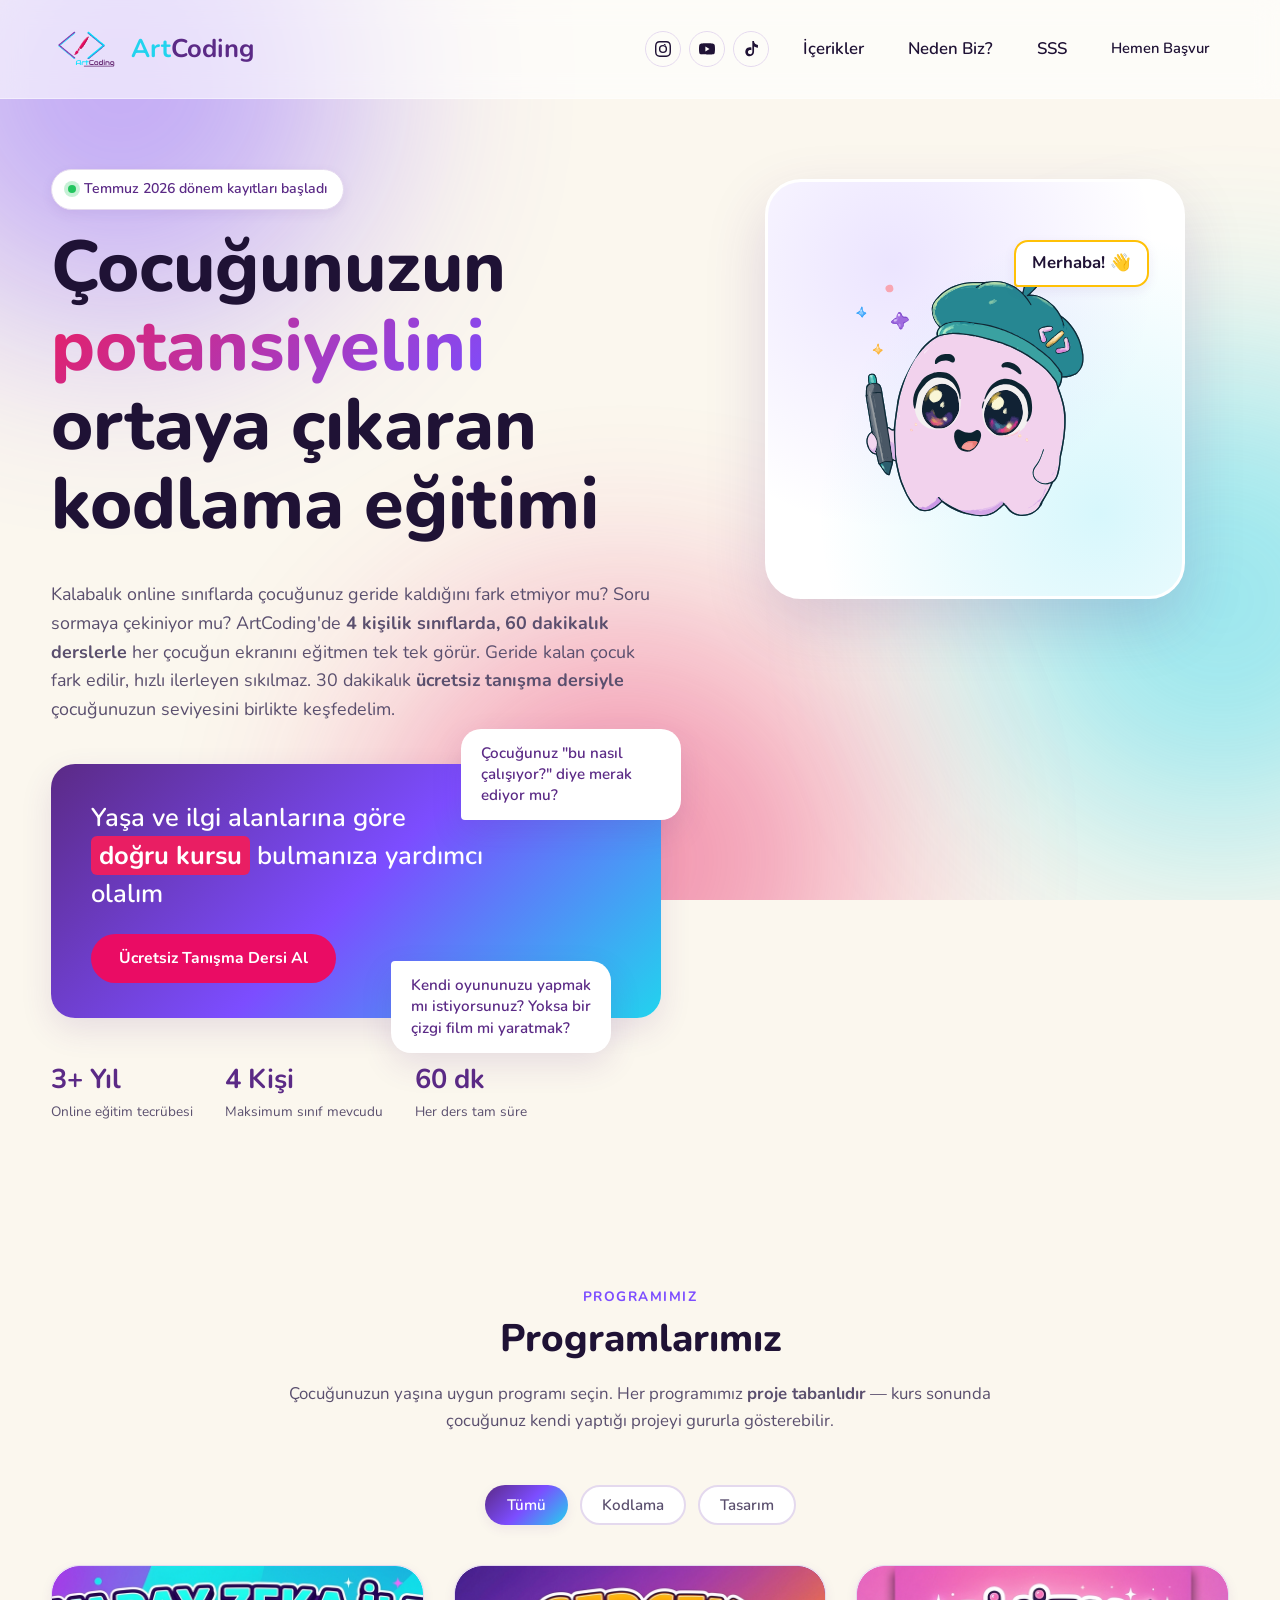
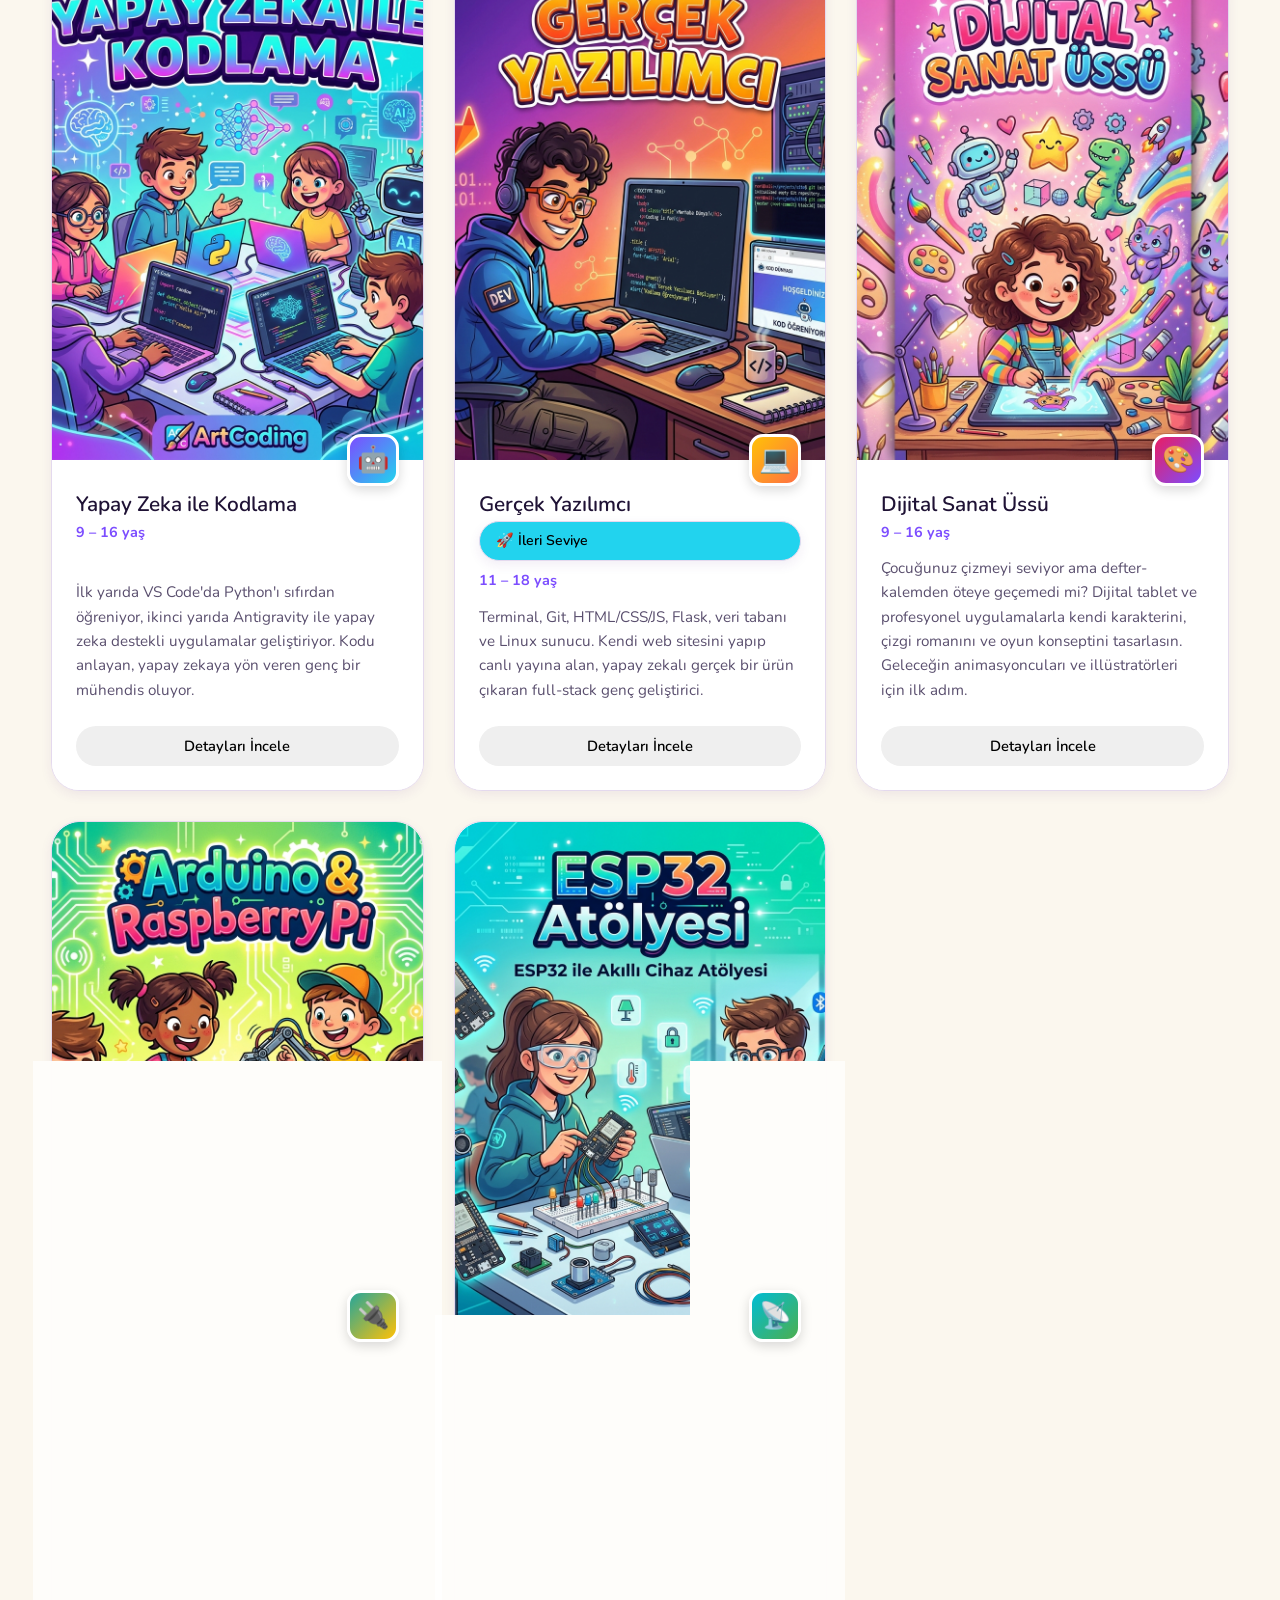
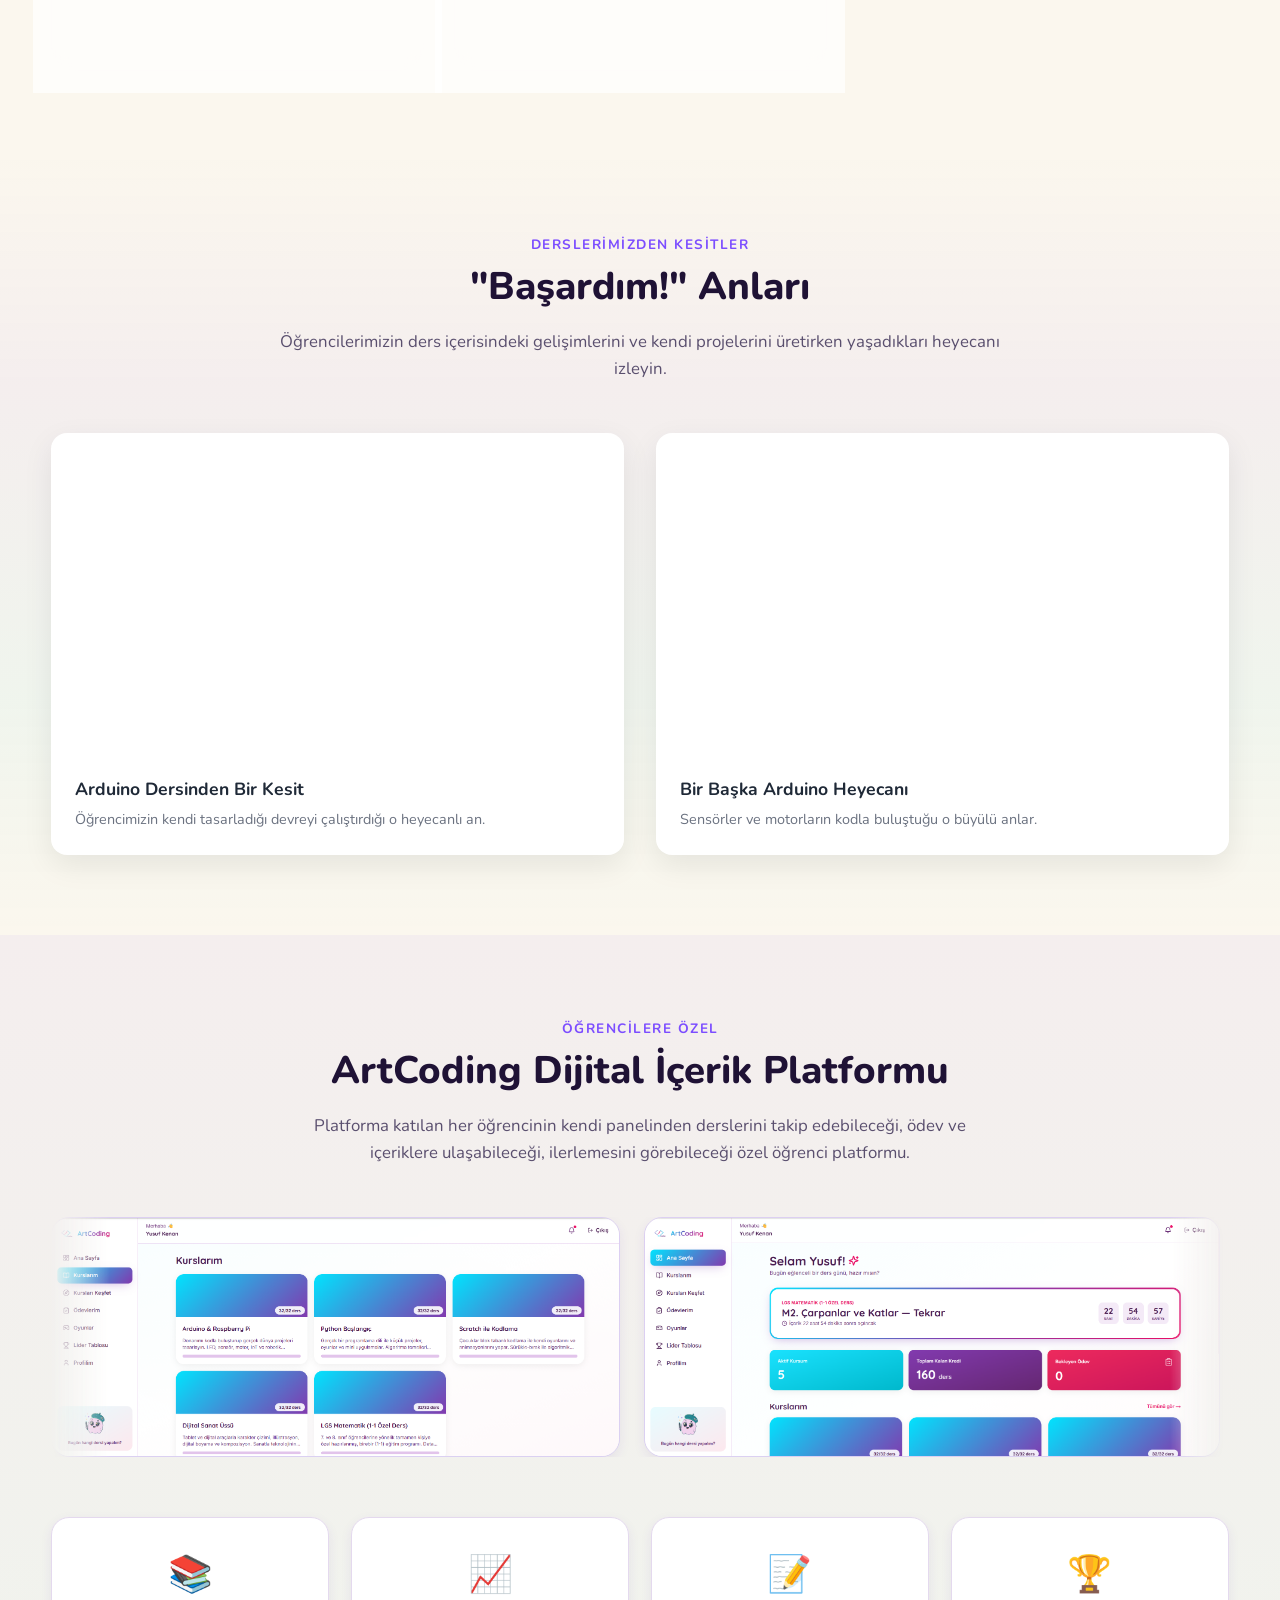
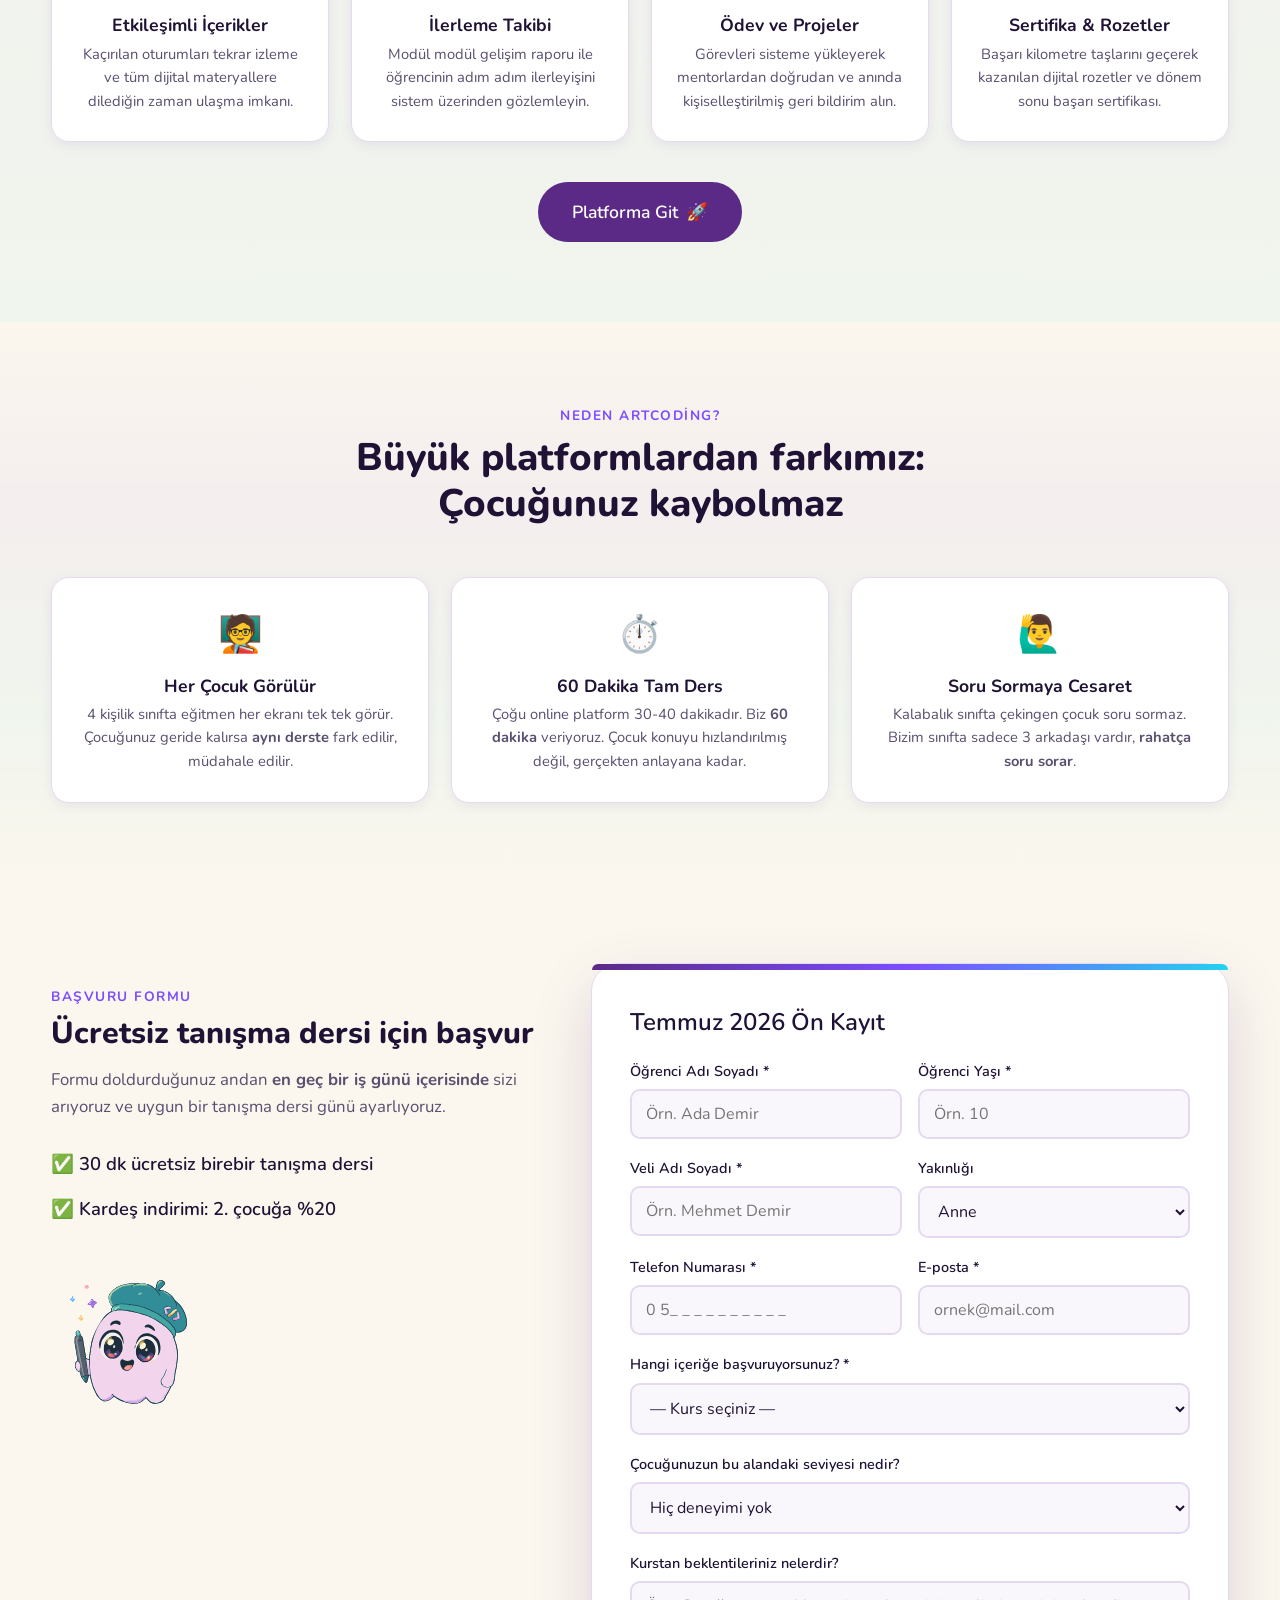
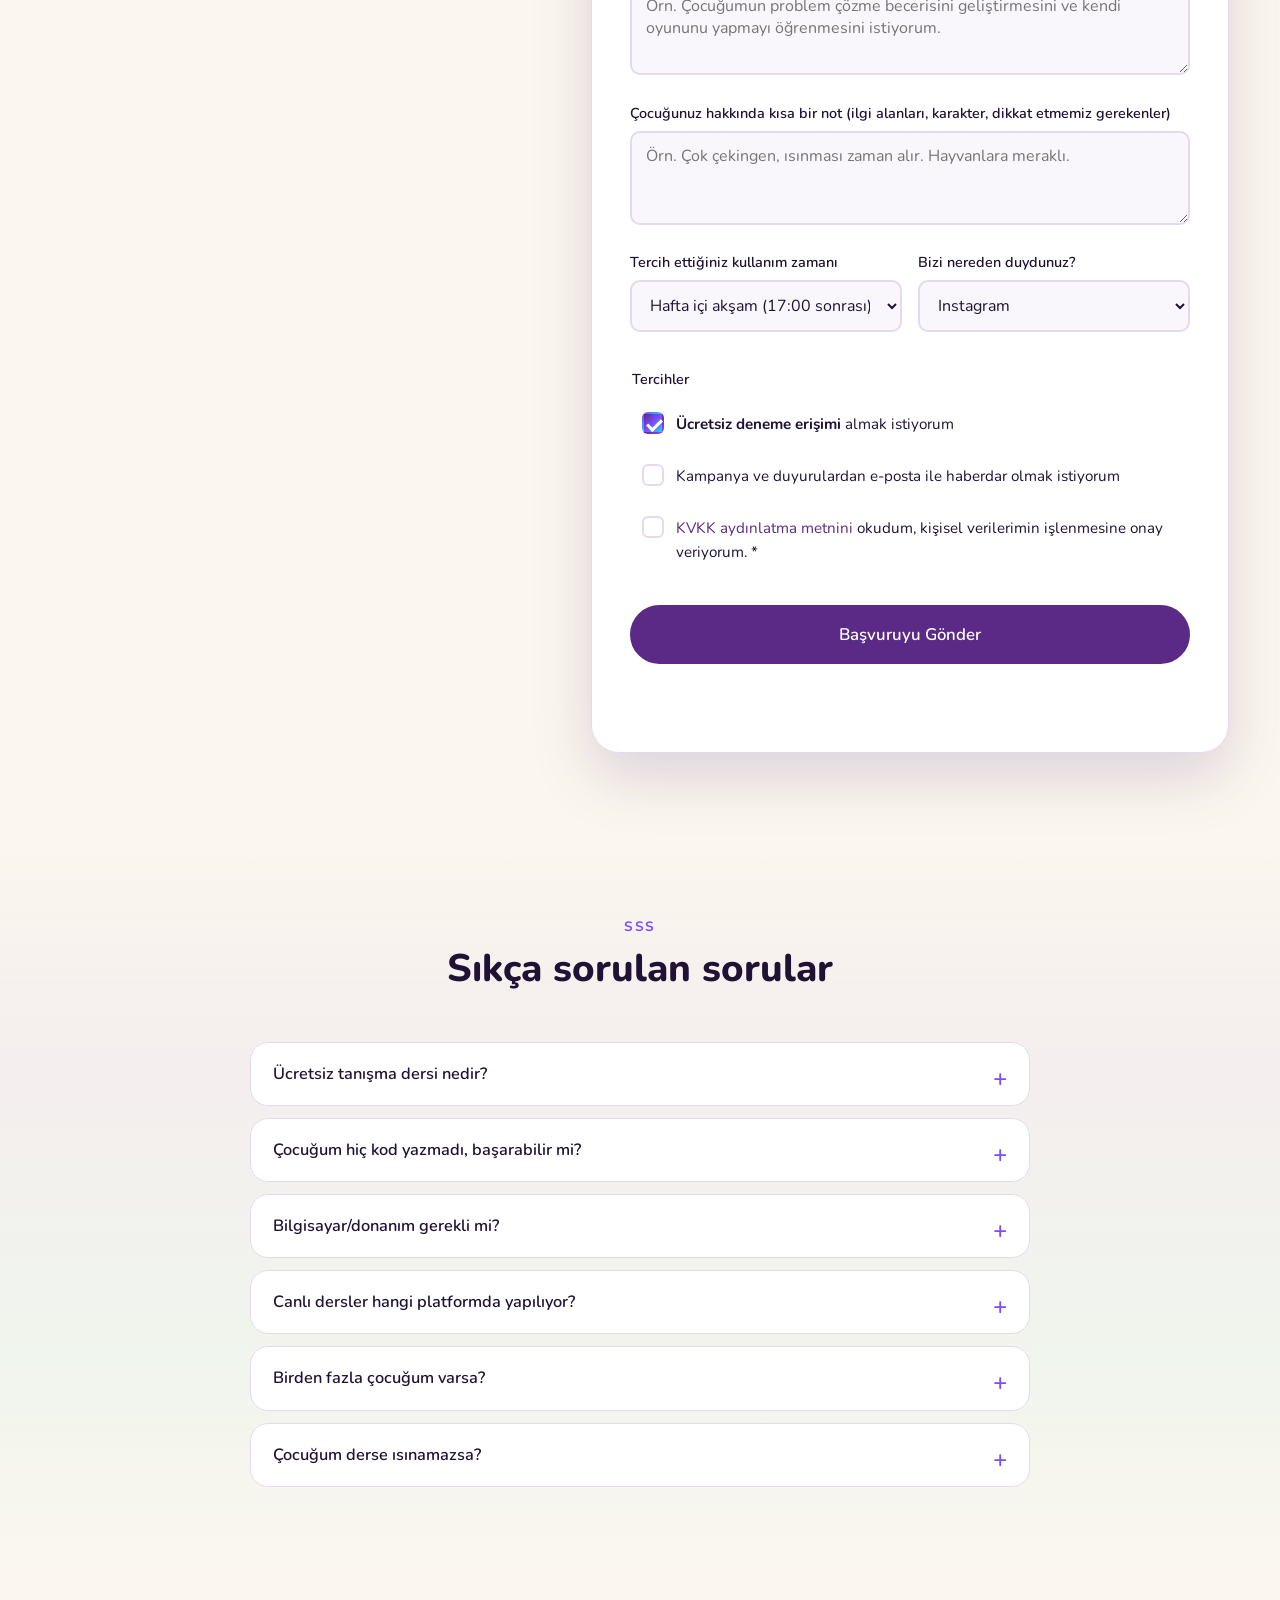
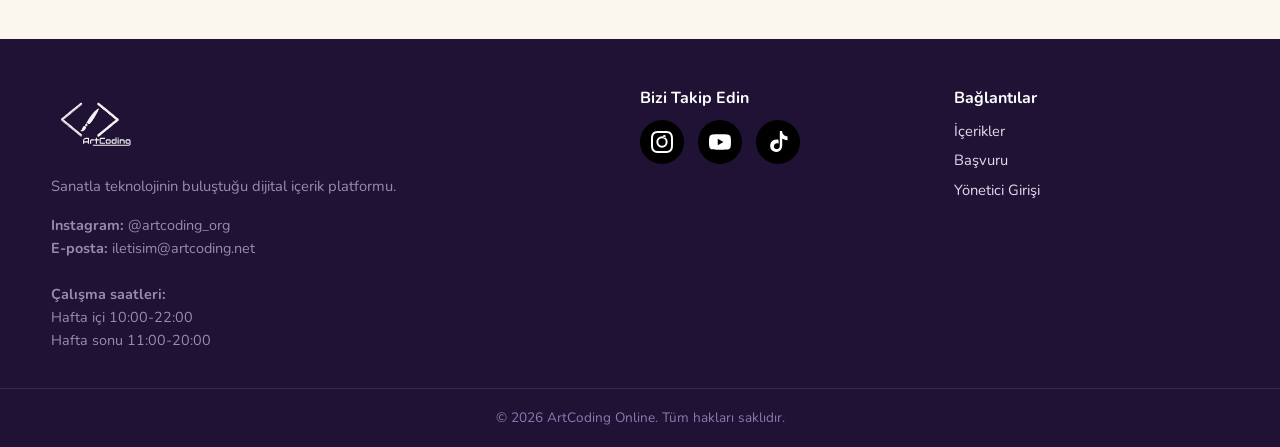
==== commit 997657bc: "Add files via upload" ====
--- a/index.html
+++ b/index.html
@@ -5,9 +5,10 @@
   <meta charset="UTF-8" />
   <meta name="viewport" content="width=device-width, initial-scale=1.0" />
   <meta name="description"
-    content="ArtCoding Online — Haziran 2026 dönem kayıtları başladı! Scratch, Python, Dijital Sanat Üssü, Arduino/Raspberry Pi ve LGS Matematik içeriklerimize şimdi başvurun." />
+    content="ArtCoding Online — Temmuz 2026 dönem kayıtları başladı! Scratch, Python, Dijital Sanat Üssü, Arduino/Raspberry Pi ve LGS Matematik içeriklerimize şimdi başvurun." />
+  <meta name="robots" content="index, follow" />
   <meta name="theme-color" content="#5B2A86" />
-  <title>ArtCoding • Haziran 2026 Kayıtları</title>
+  <title>ArtCoding • Temmuz 2026 Kayıtları</title>
   <link rel="icon" type="image/svg+xml" href="assets/logo.svg" />
   <link rel="preconnect" href="https://fonts.googleapis.com">
   <link rel="preconnect" href="https://fonts.gstatic.com" crossorigin>
@@ -59,7 +60,7 @@
       <div class="hero-text">
         <span class="badge">
           <span class="dot"></span>
-          Haziran 2026 dönem kayıtları başladı
+          Temmuz 2026 dönem kayıtları başladı
         </span>
         <h1>Çocuğunuzun <span class="grad">potansiyelini</span> ortaya çıkaran kodlama eğitimi</h1>
         <p class="lead">
@@ -324,7 +325,7 @@
       </div>
 
       <form id="basvuruForm" class="form-card" novalidate>
-        <h3>Haziran 2026 Ön Kayıt</h3>
+        <h3>Temmuz 2026 Ön Kayıt</h3>
 
         <div class="grid-2">
           <div class="field">
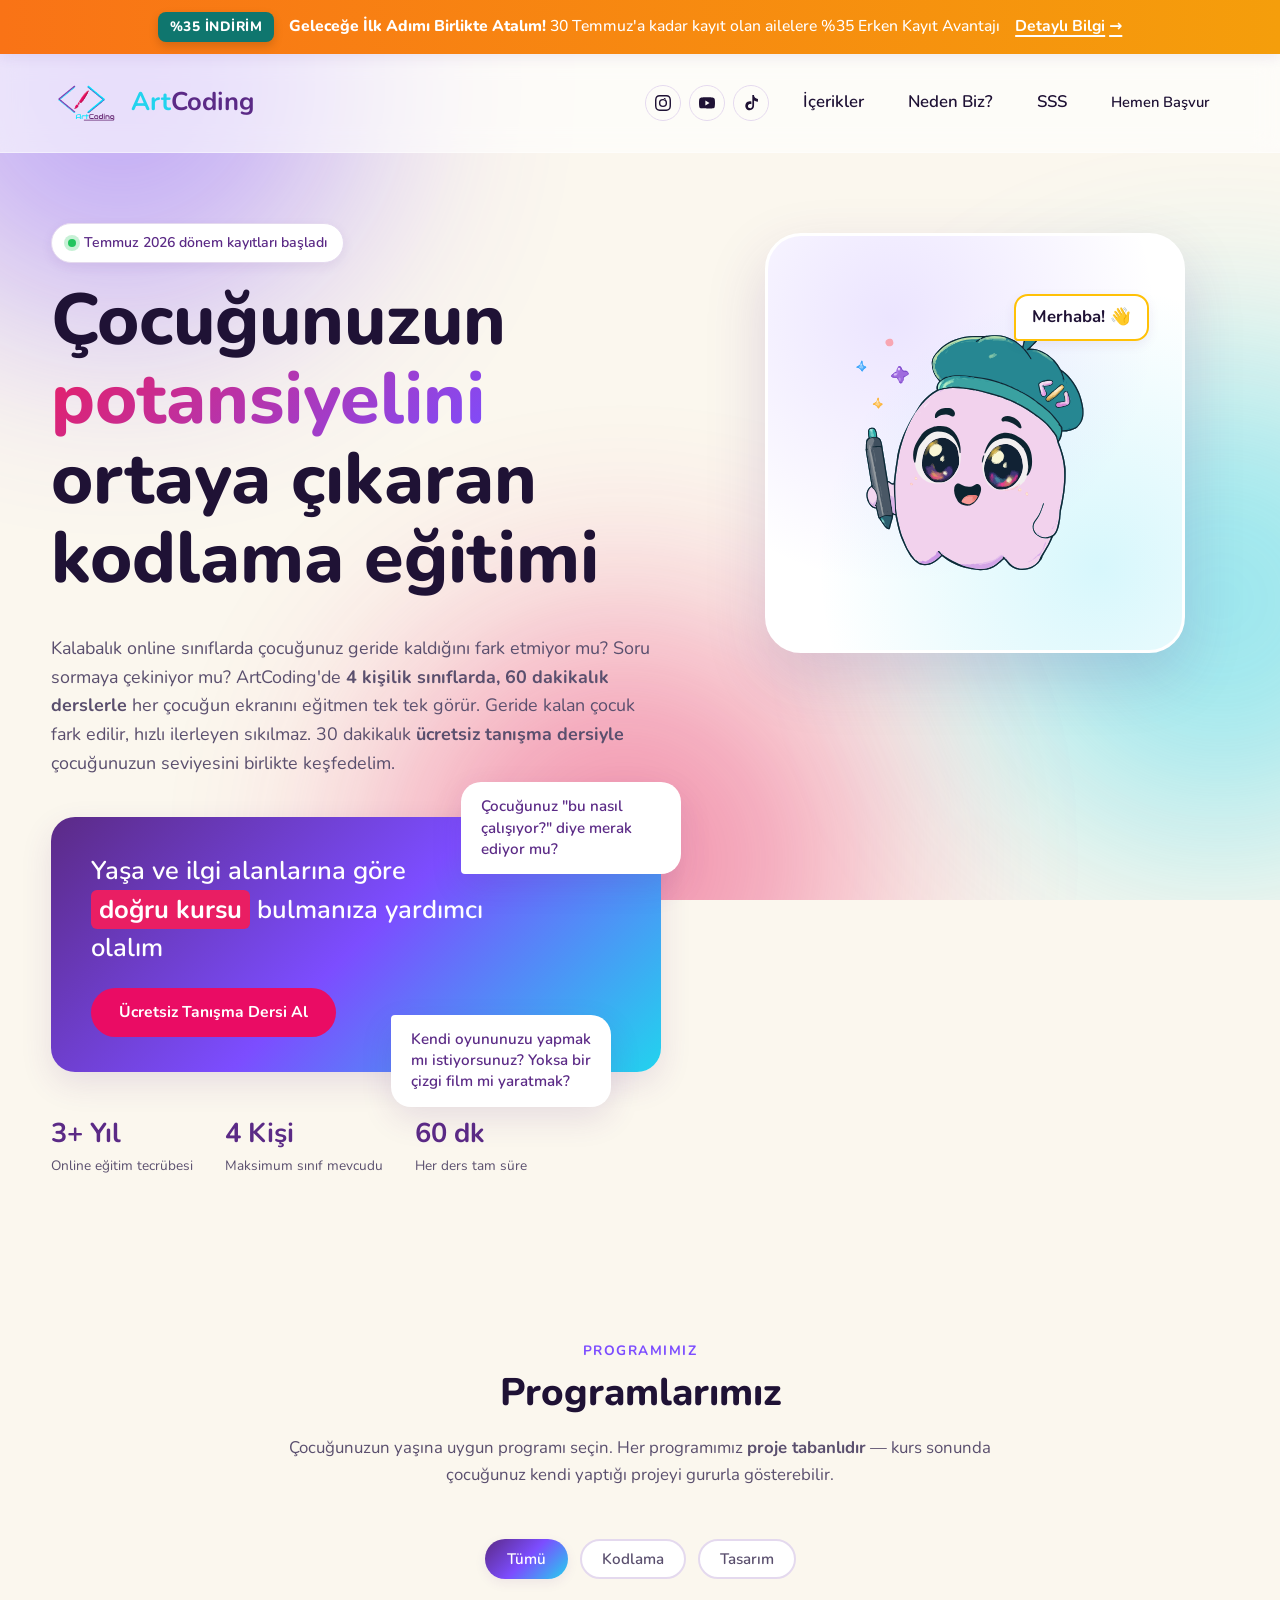
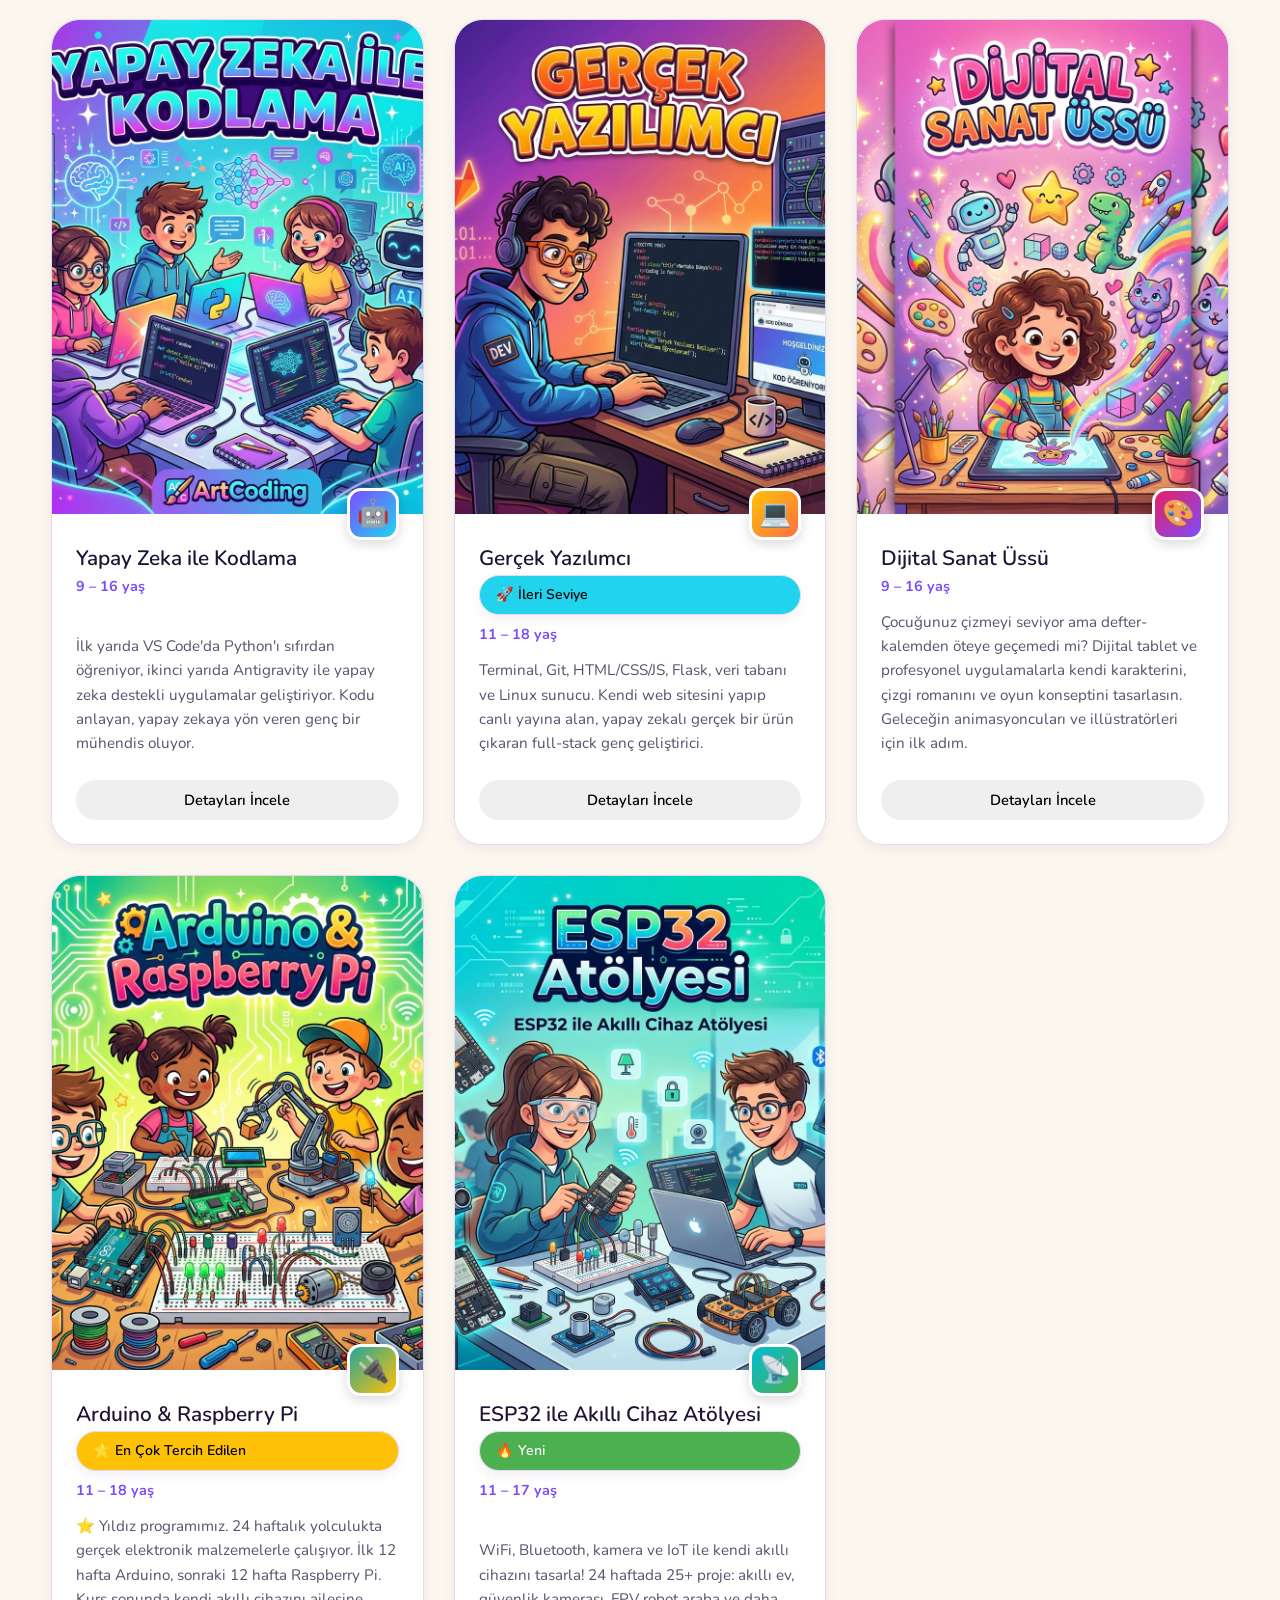
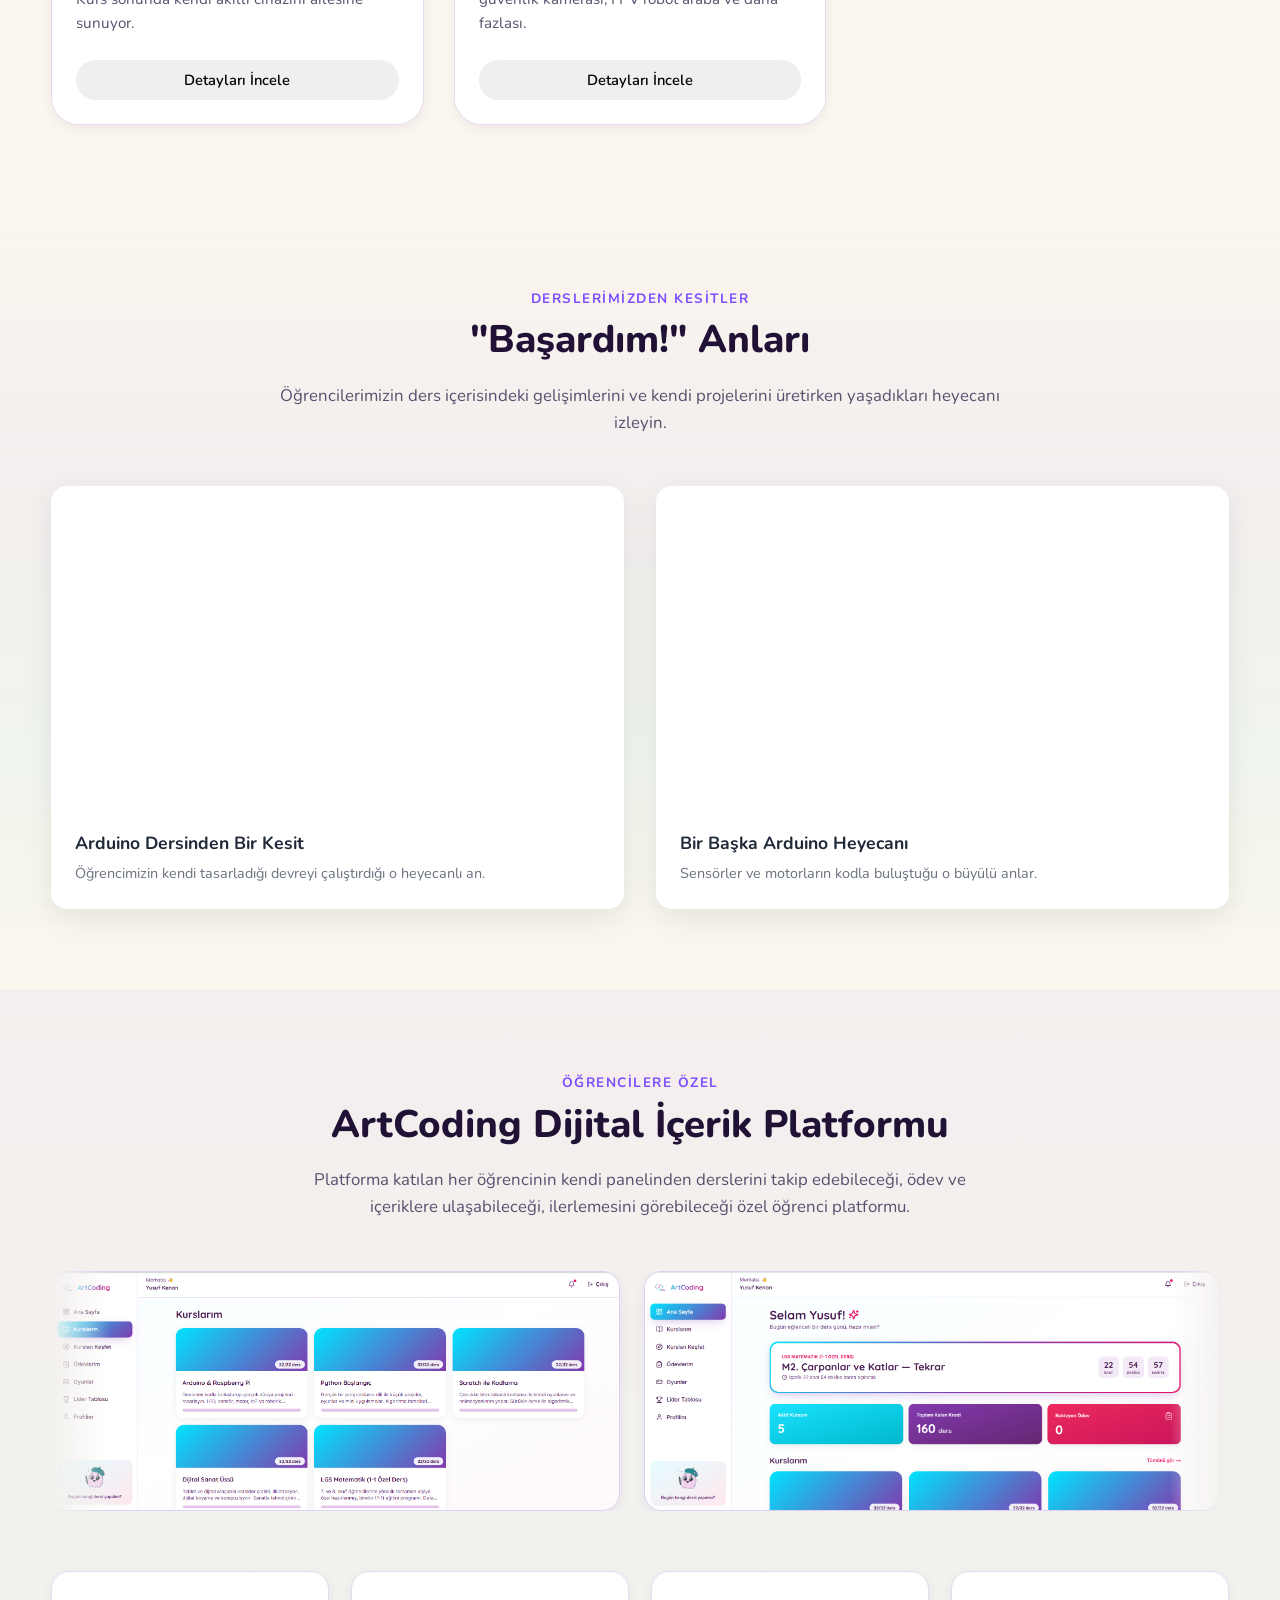
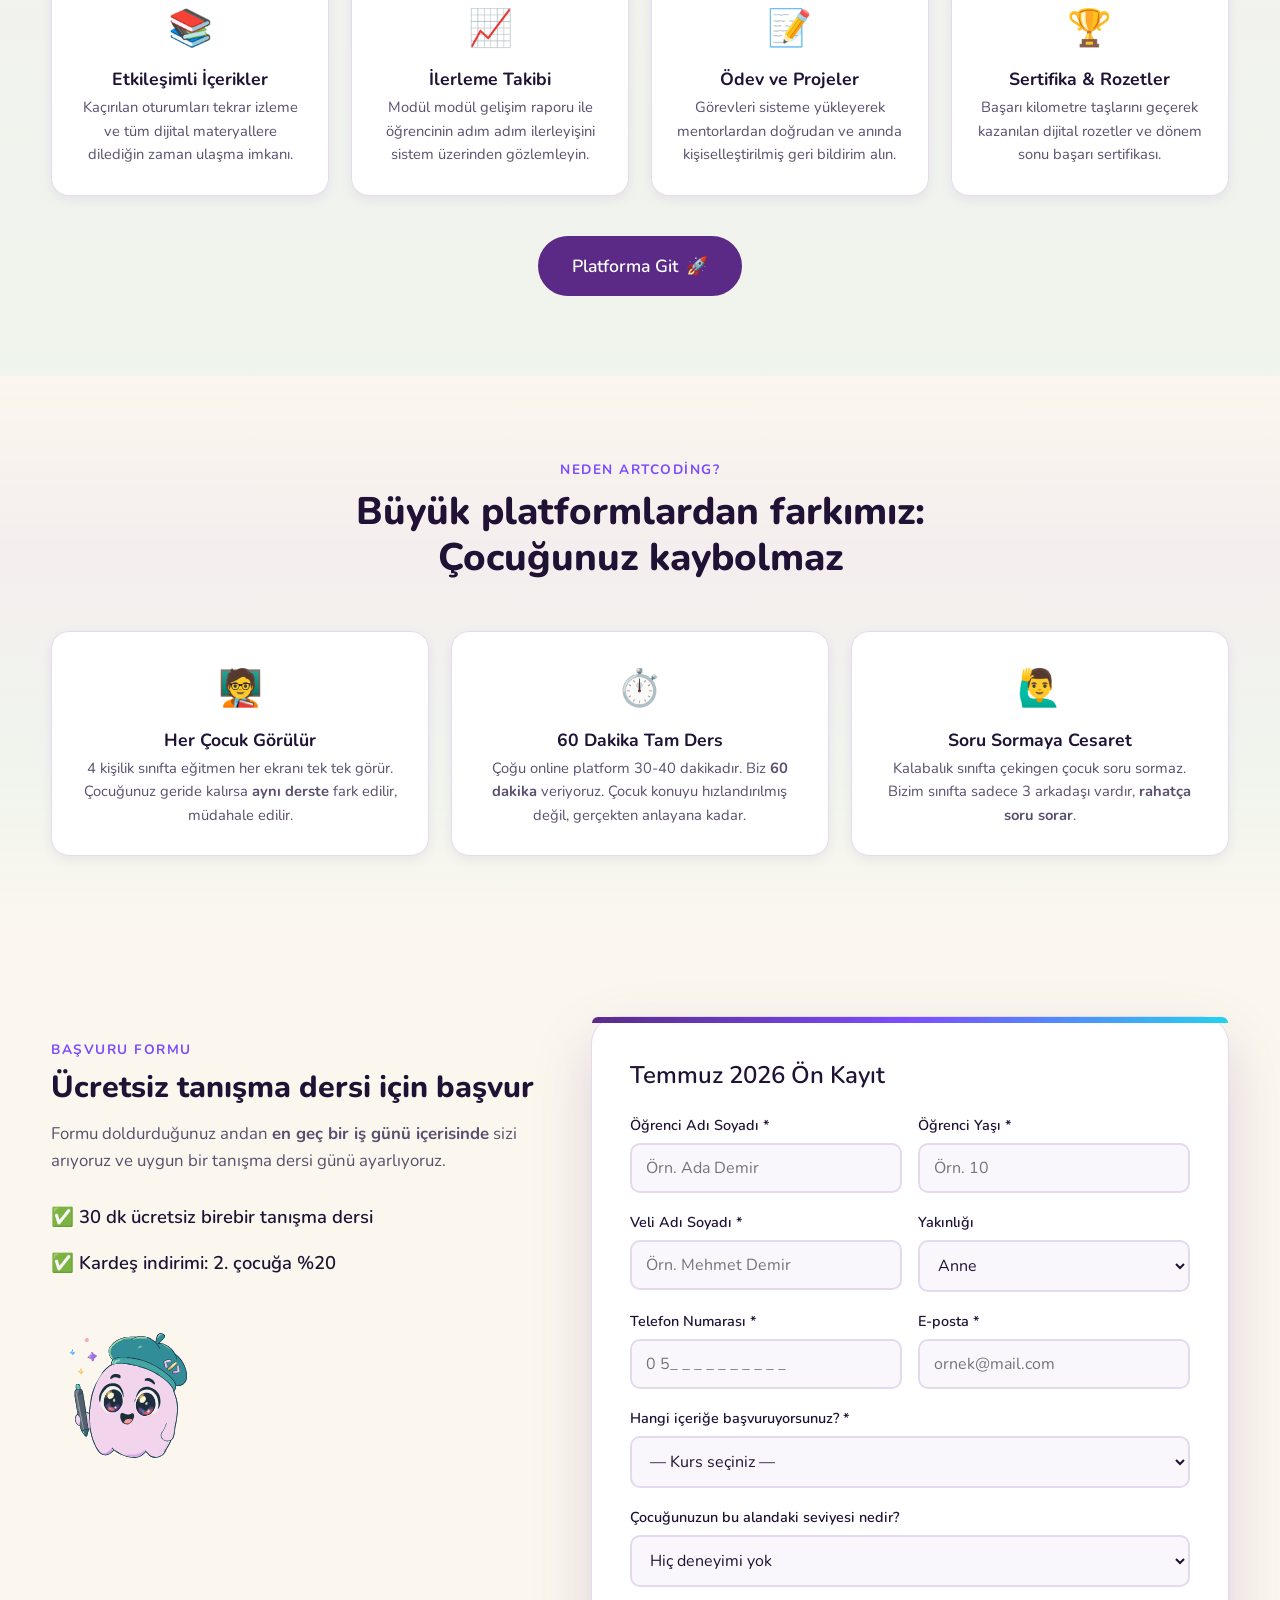
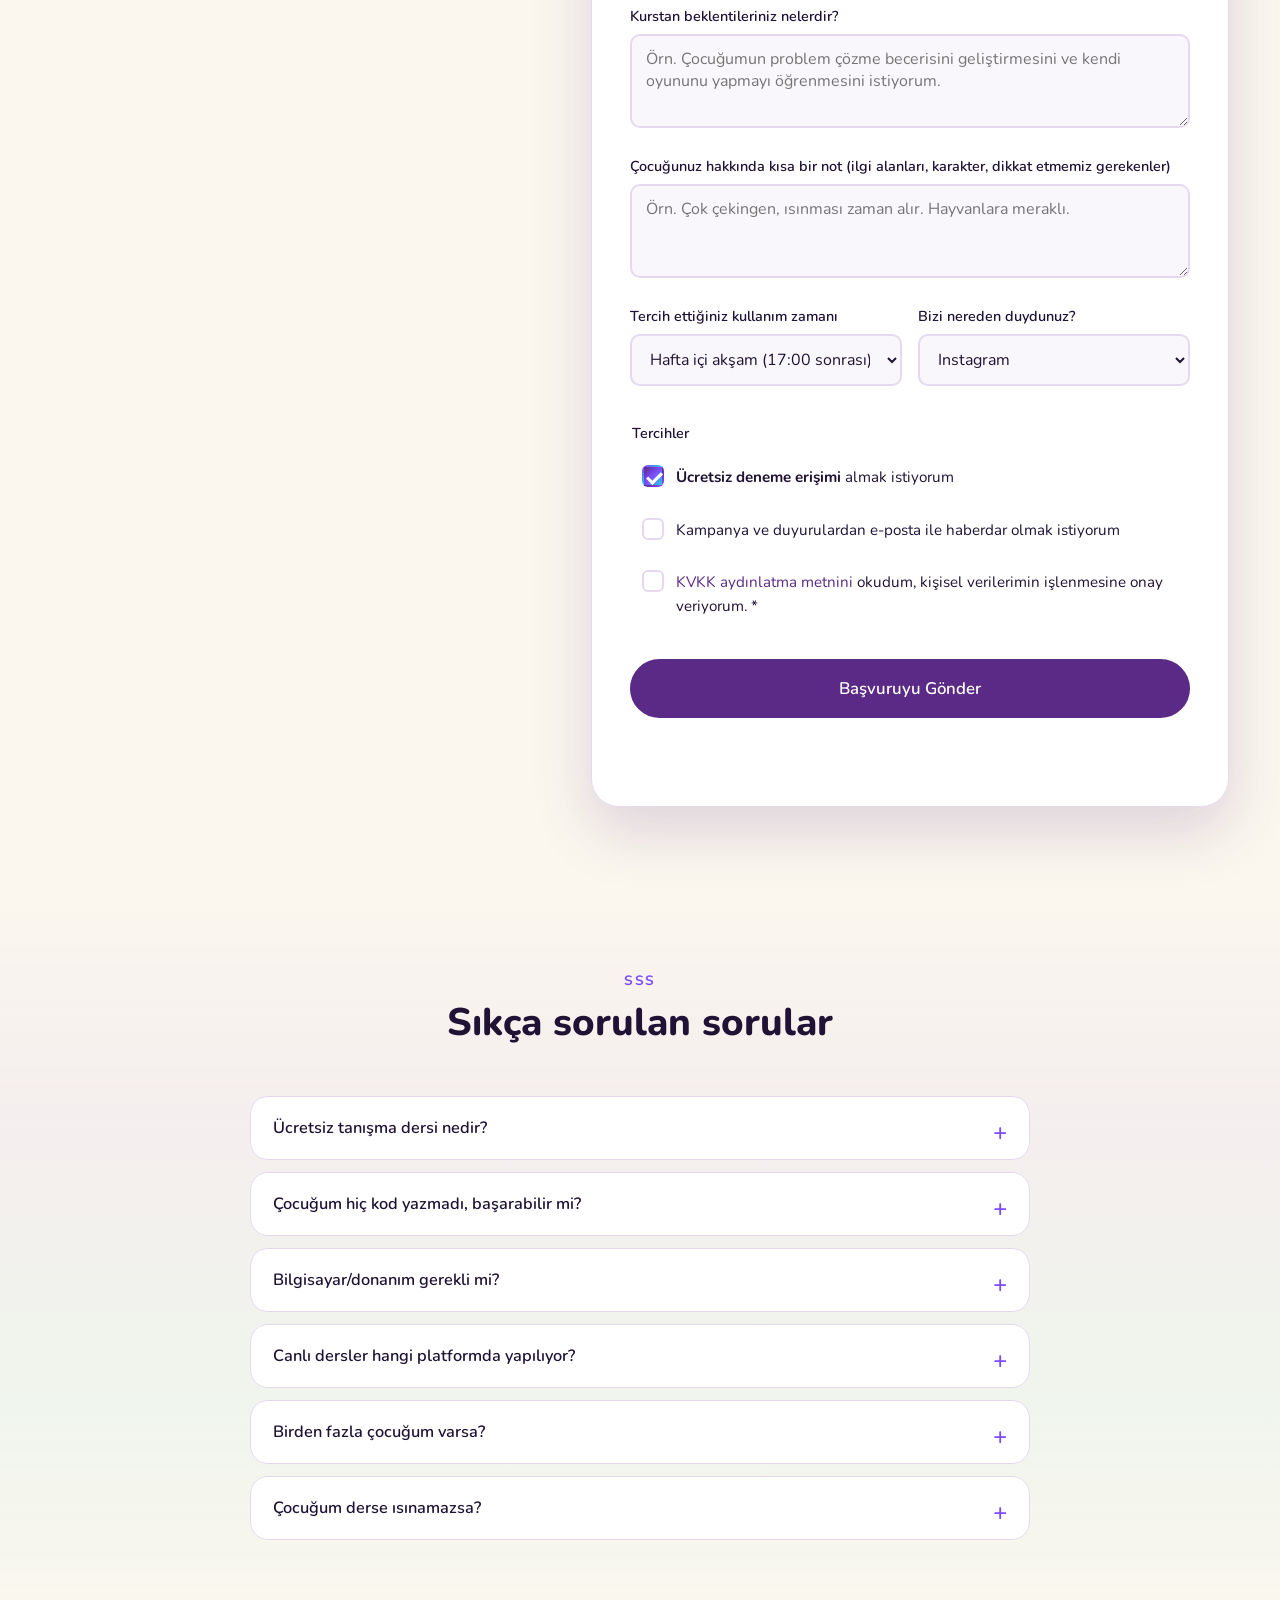
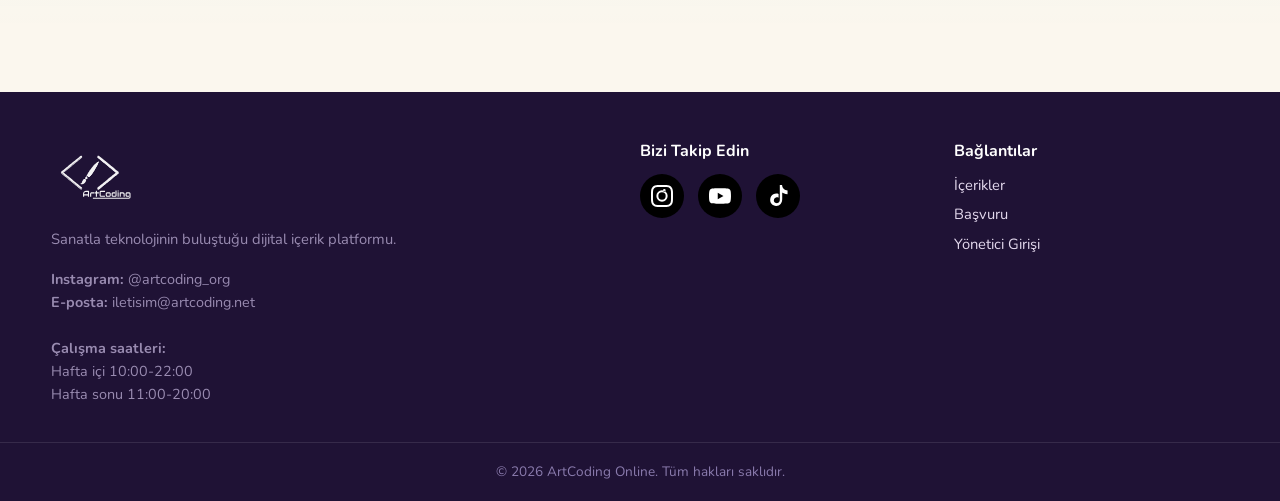
==== commit 6ef53d17: "Add files via upload" ====
--- a/index.html
+++ b/index.html
@@ -19,6 +19,14 @@
 </head>
 
 <body>
+
+  <div class="top-announcement">
+    <div class="container announcement-content">
+      <span class="announcement-badge">%35 İNDİRİM</span>
+      <p><strong>Geleceğe İlk Adımı Birlikte Atalım!</strong> 30 Temmuz'a kadar kayıt olan ailelere %35 Erken Kayıt Avantajı</p>
+      <a href="#basvuru" class="announcement-link">Detaylı Bilgi <span aria-hidden="true">&rarr;</span></a>
+    </div>
+  </div>
 
   <div class="bg-blobs" aria-hidden="true">
     <span class="blob blob-1"></span>
--- a/assets/style.css
+++ b/assets/style.css
@@ -145,6 +145,67 @@
   }
 }
 
+/* ===== Announcement Banner ===== */
+.top-announcement {
+  background: linear-gradient(90deg, #F97316 0%, #F59E0B 100%); /* Orange gradient matching the image */
+  color: #fff;
+  padding: 12px 0;
+  font-size: 0.98rem;
+  position: relative;
+  z-index: 101;
+  box-shadow: var(--shadow-sm);
+}
+
+.announcement-content {
+  display: flex;
+  align-items: center;
+  justify-content: center;
+  gap: 15px;
+  flex-wrap: wrap;
+  text-align: center;
+}
+
+.announcement-content p {
+  margin: 0;
+  color: #fff;
+  font-weight: 500;
+}
+
+.announcement-content strong {
+  font-weight: 800;
+  font-family: var(--font-h);
+}
+
+.announcement-badge {
+  background: #0F766E; /* Teal color from image */
+  color: #fff;
+  font-weight: 800;
+  padding: 4px 12px;
+  border-radius: 8px;
+  font-size: 0.85rem;
+  text-transform: uppercase;
+  letter-spacing: 0.5px;
+  box-shadow: 0 4px 10px rgba(0,0,0,0.15);
+  animation: pulse 2s infinite;
+}
+
+.announcement-link {
+  color: #fff;
+  font-weight: 700;
+  text-decoration: underline;
+  text-decoration-thickness: 2px;
+  text-underline-offset: 4px;
+  transition: opacity 0.2s;
+  display: inline-flex;
+  align-items: center;
+  gap: 4px;
+}
+
+.announcement-link:hover {
+  color: #fff;
+  opacity: 0.8;
+}
+
 /* ===== Header / Nav ===== */
 .site-header {
   position: sticky;
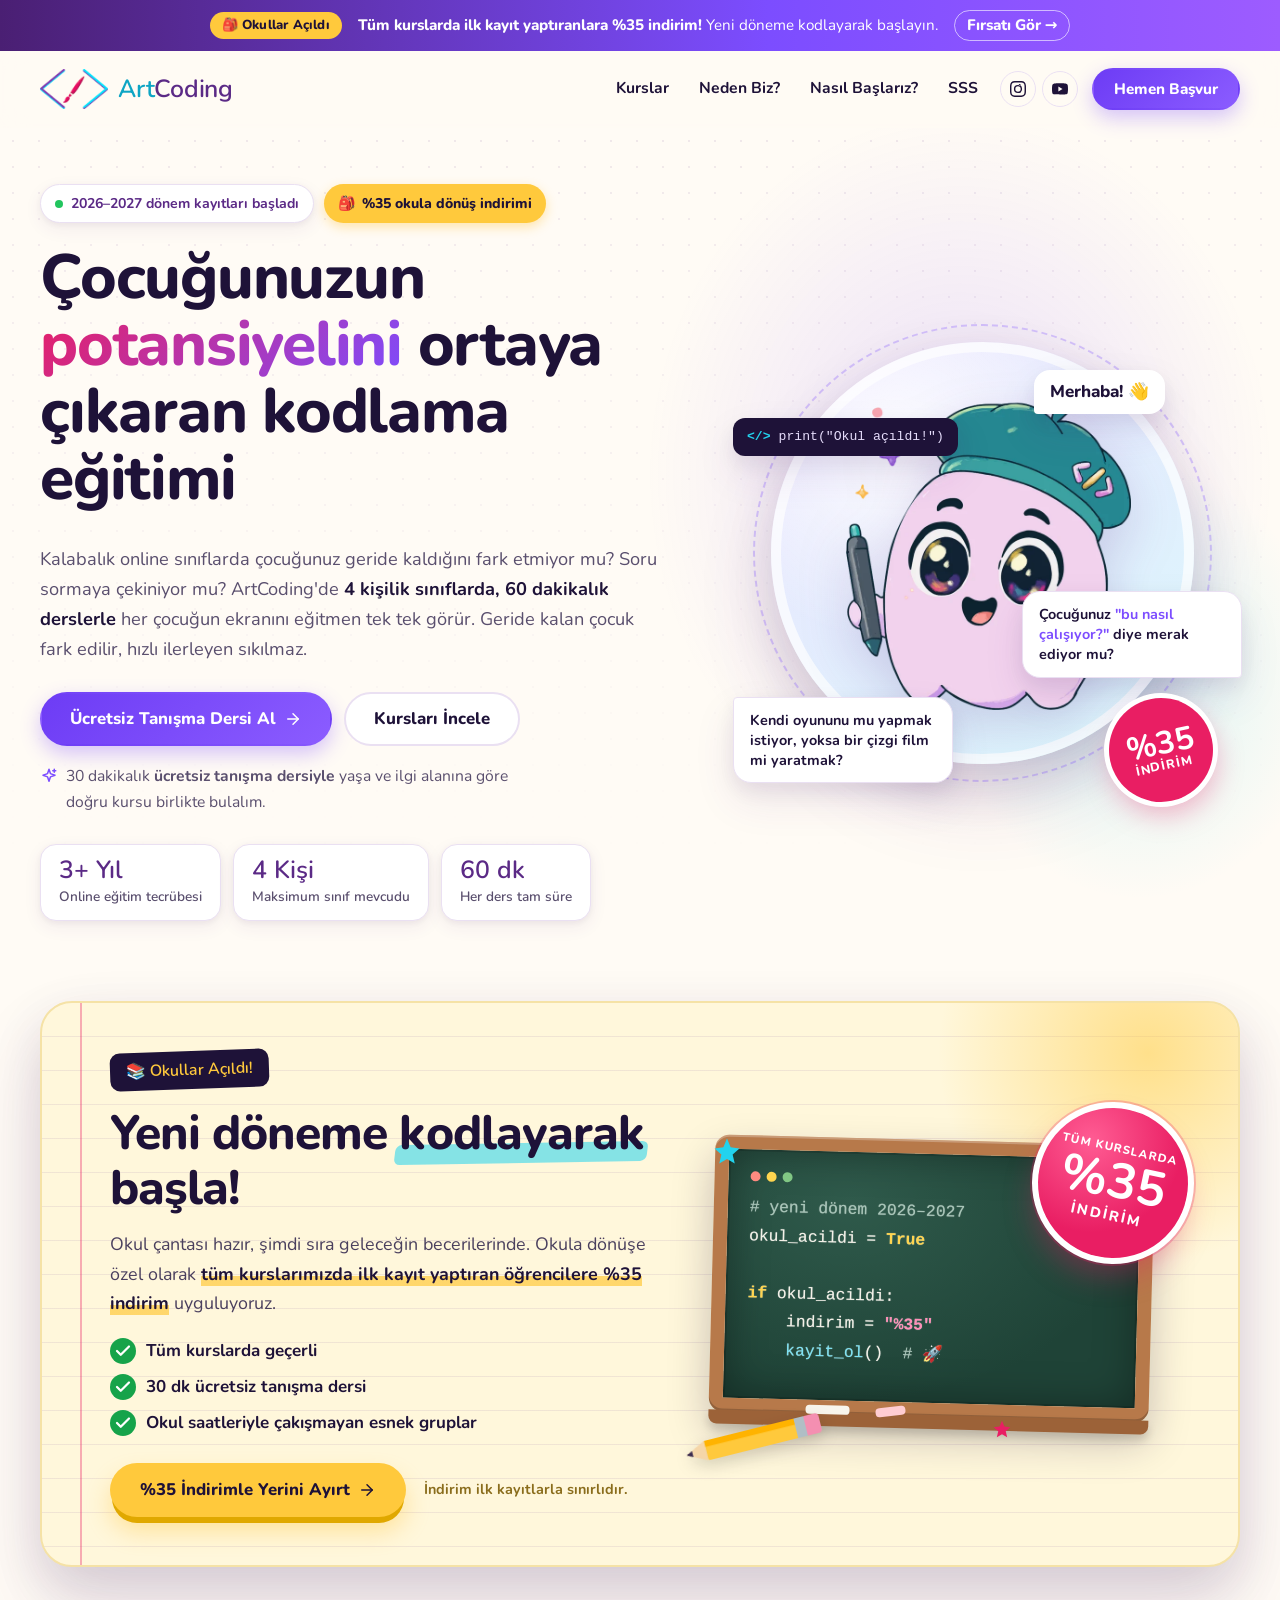
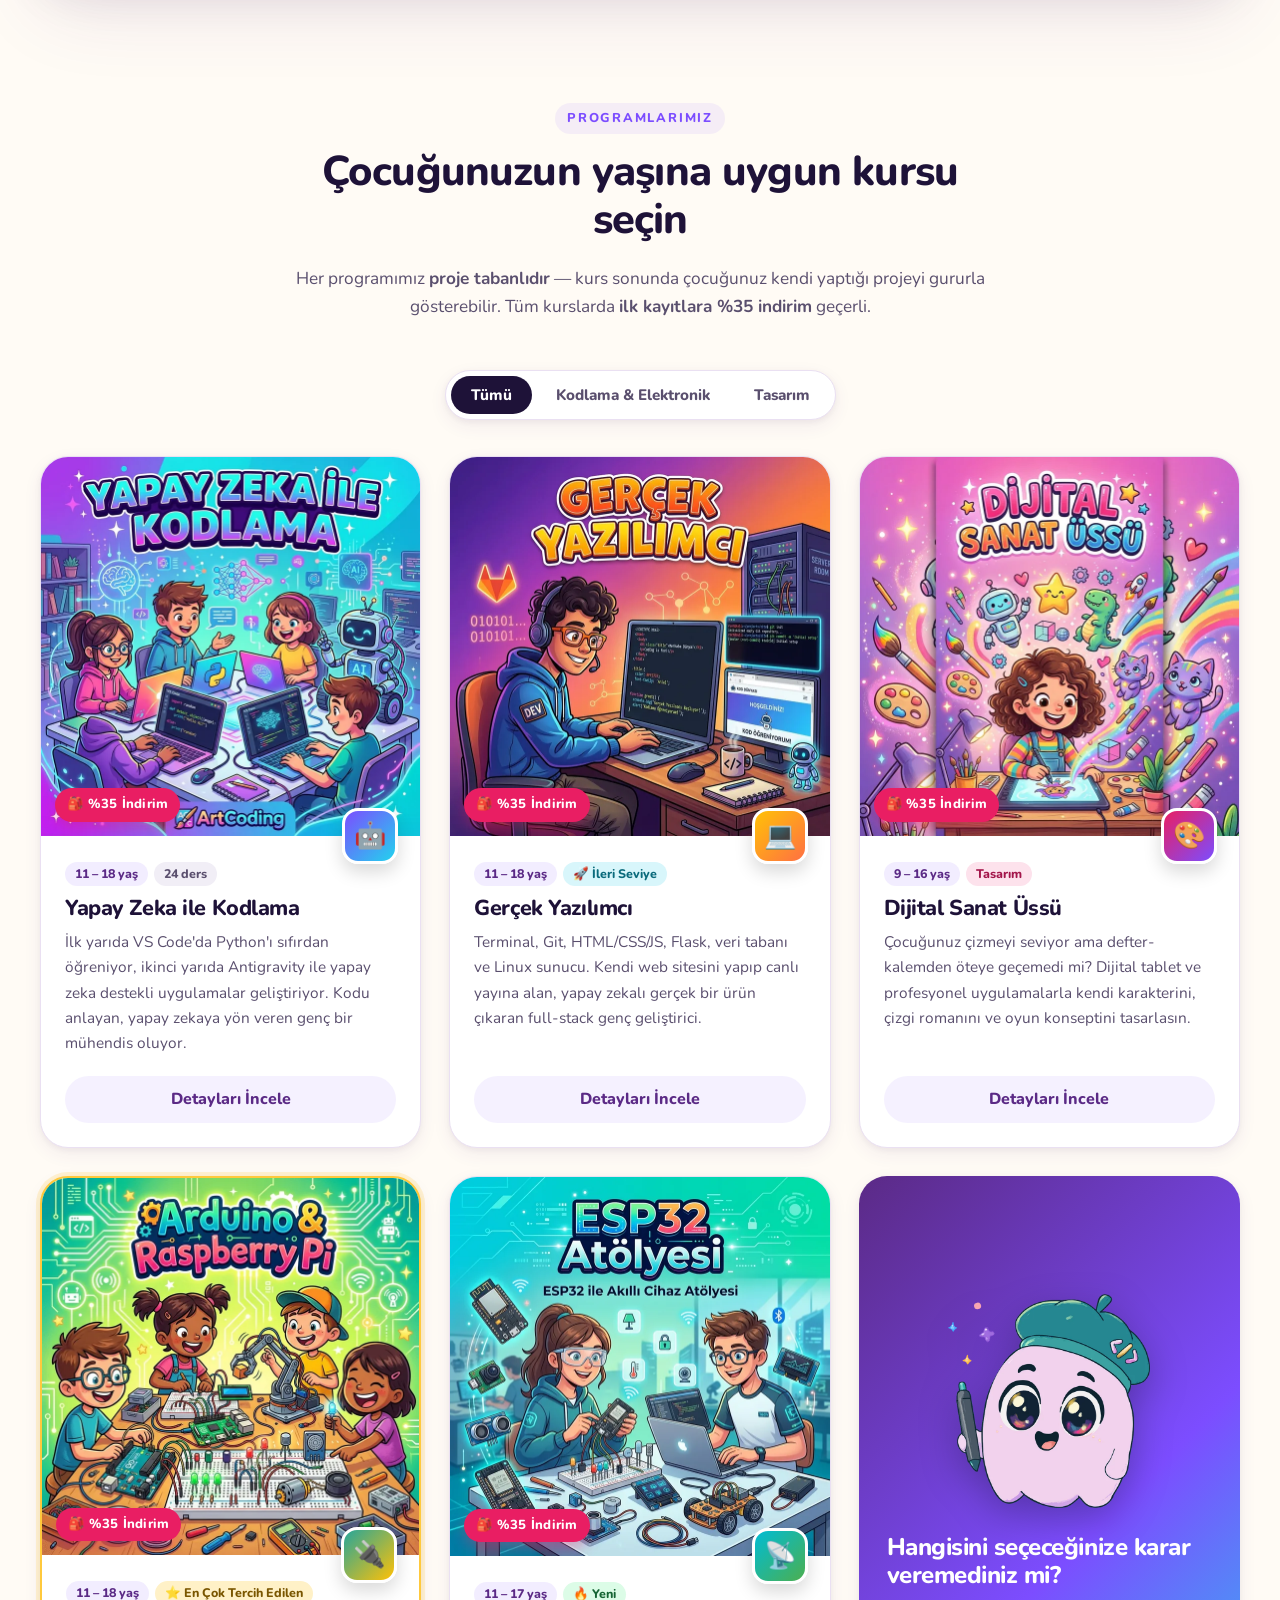
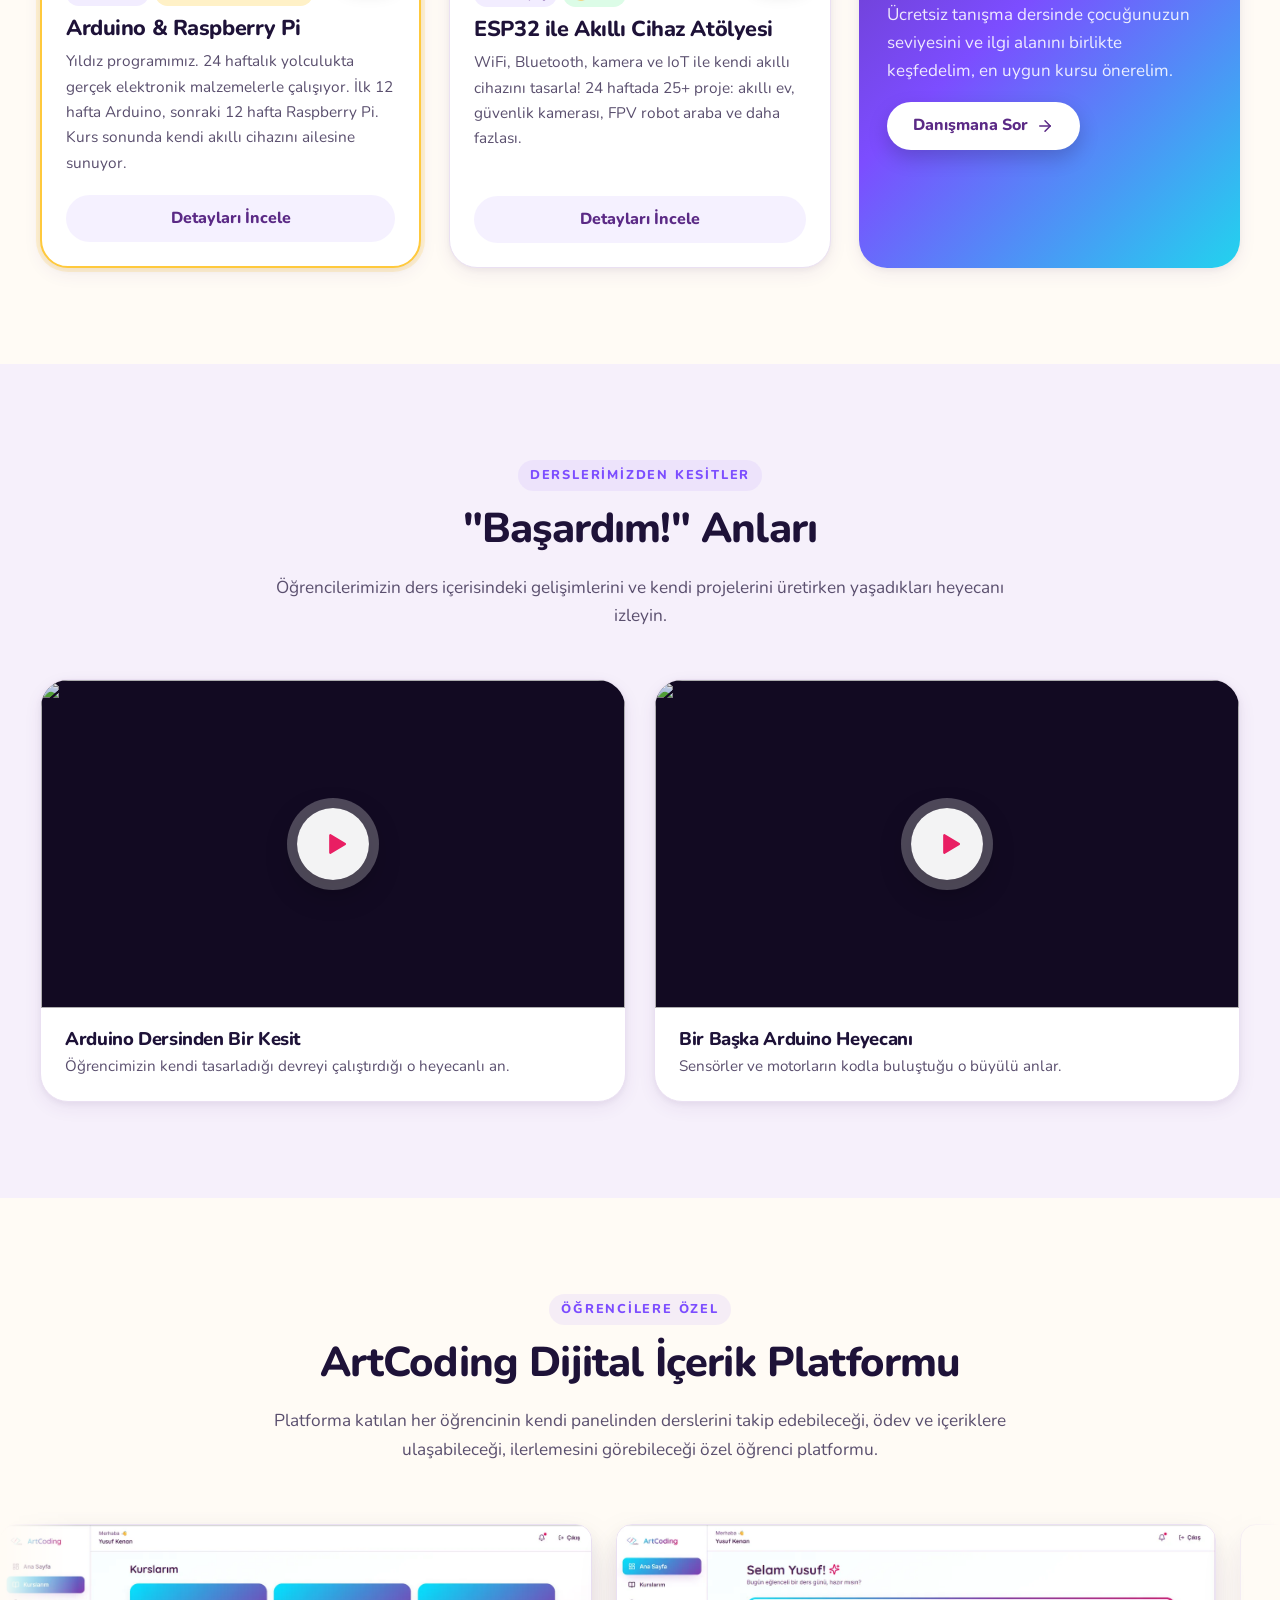
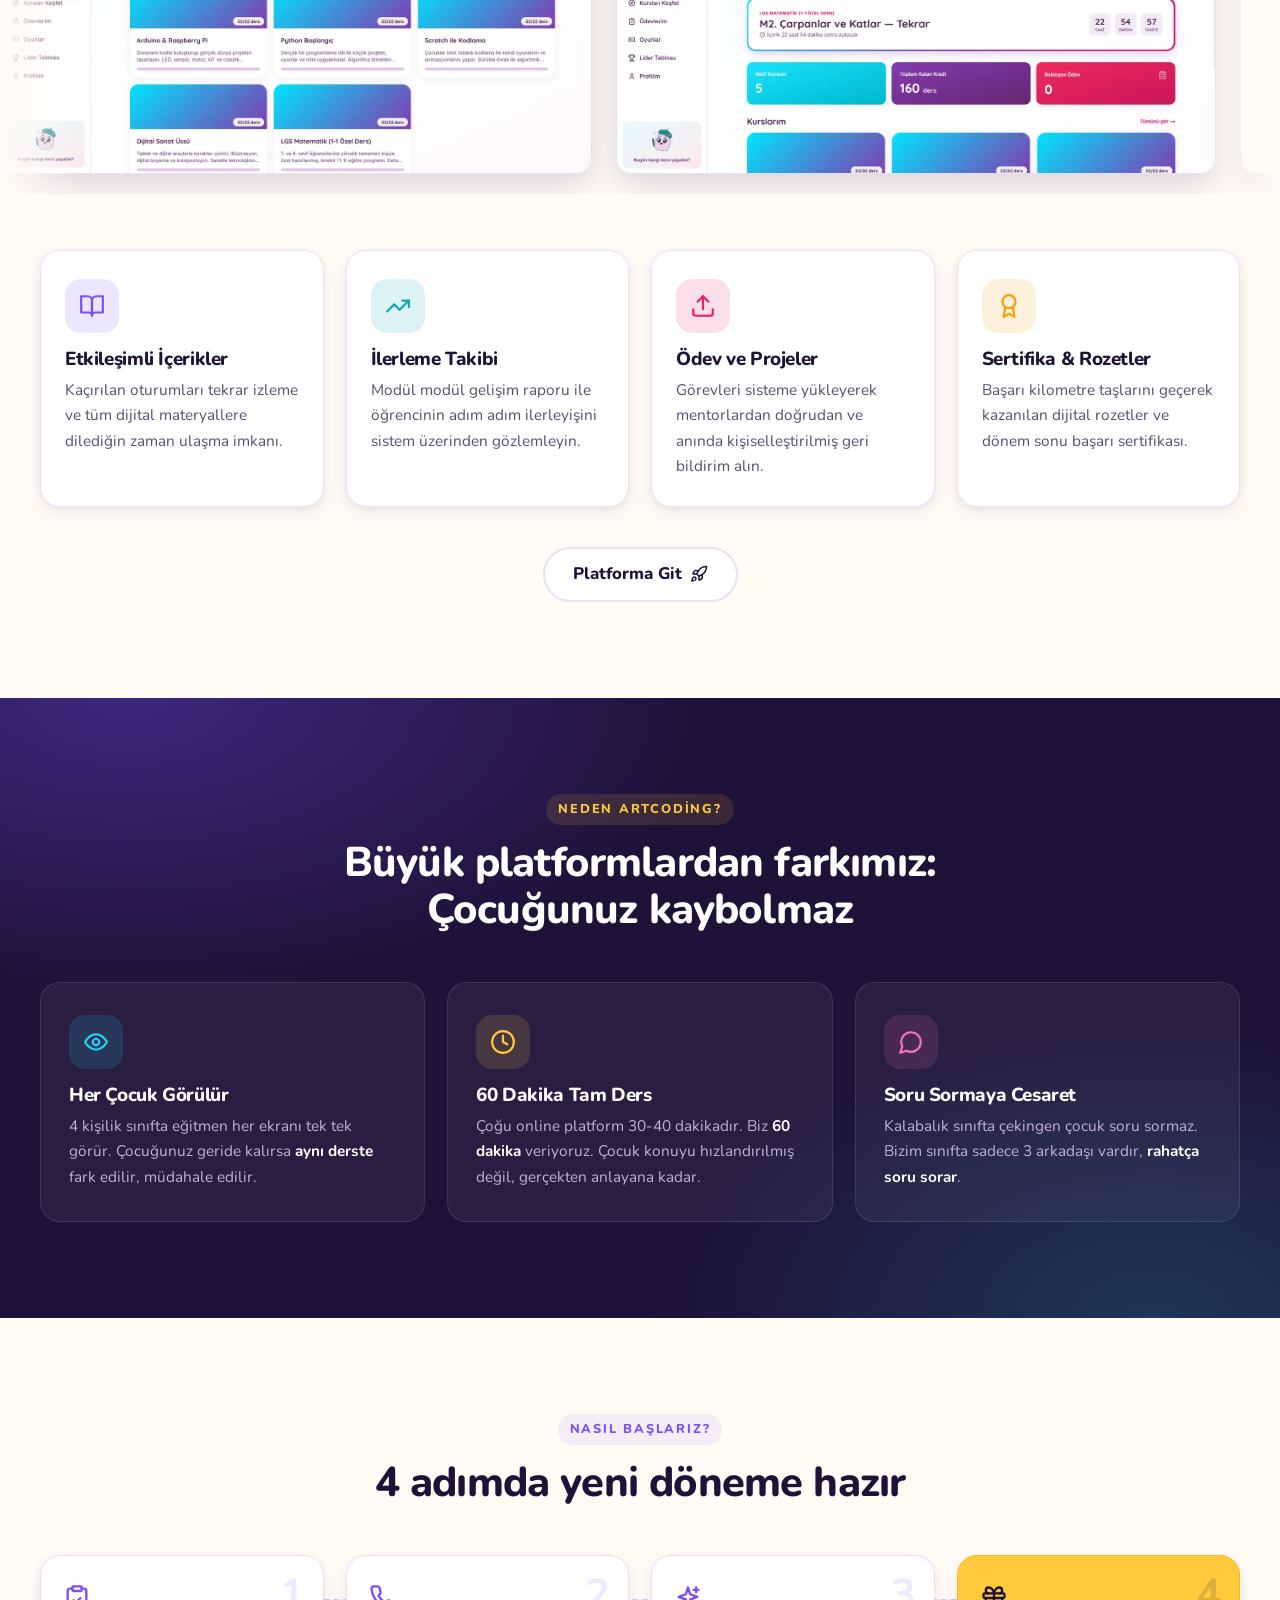
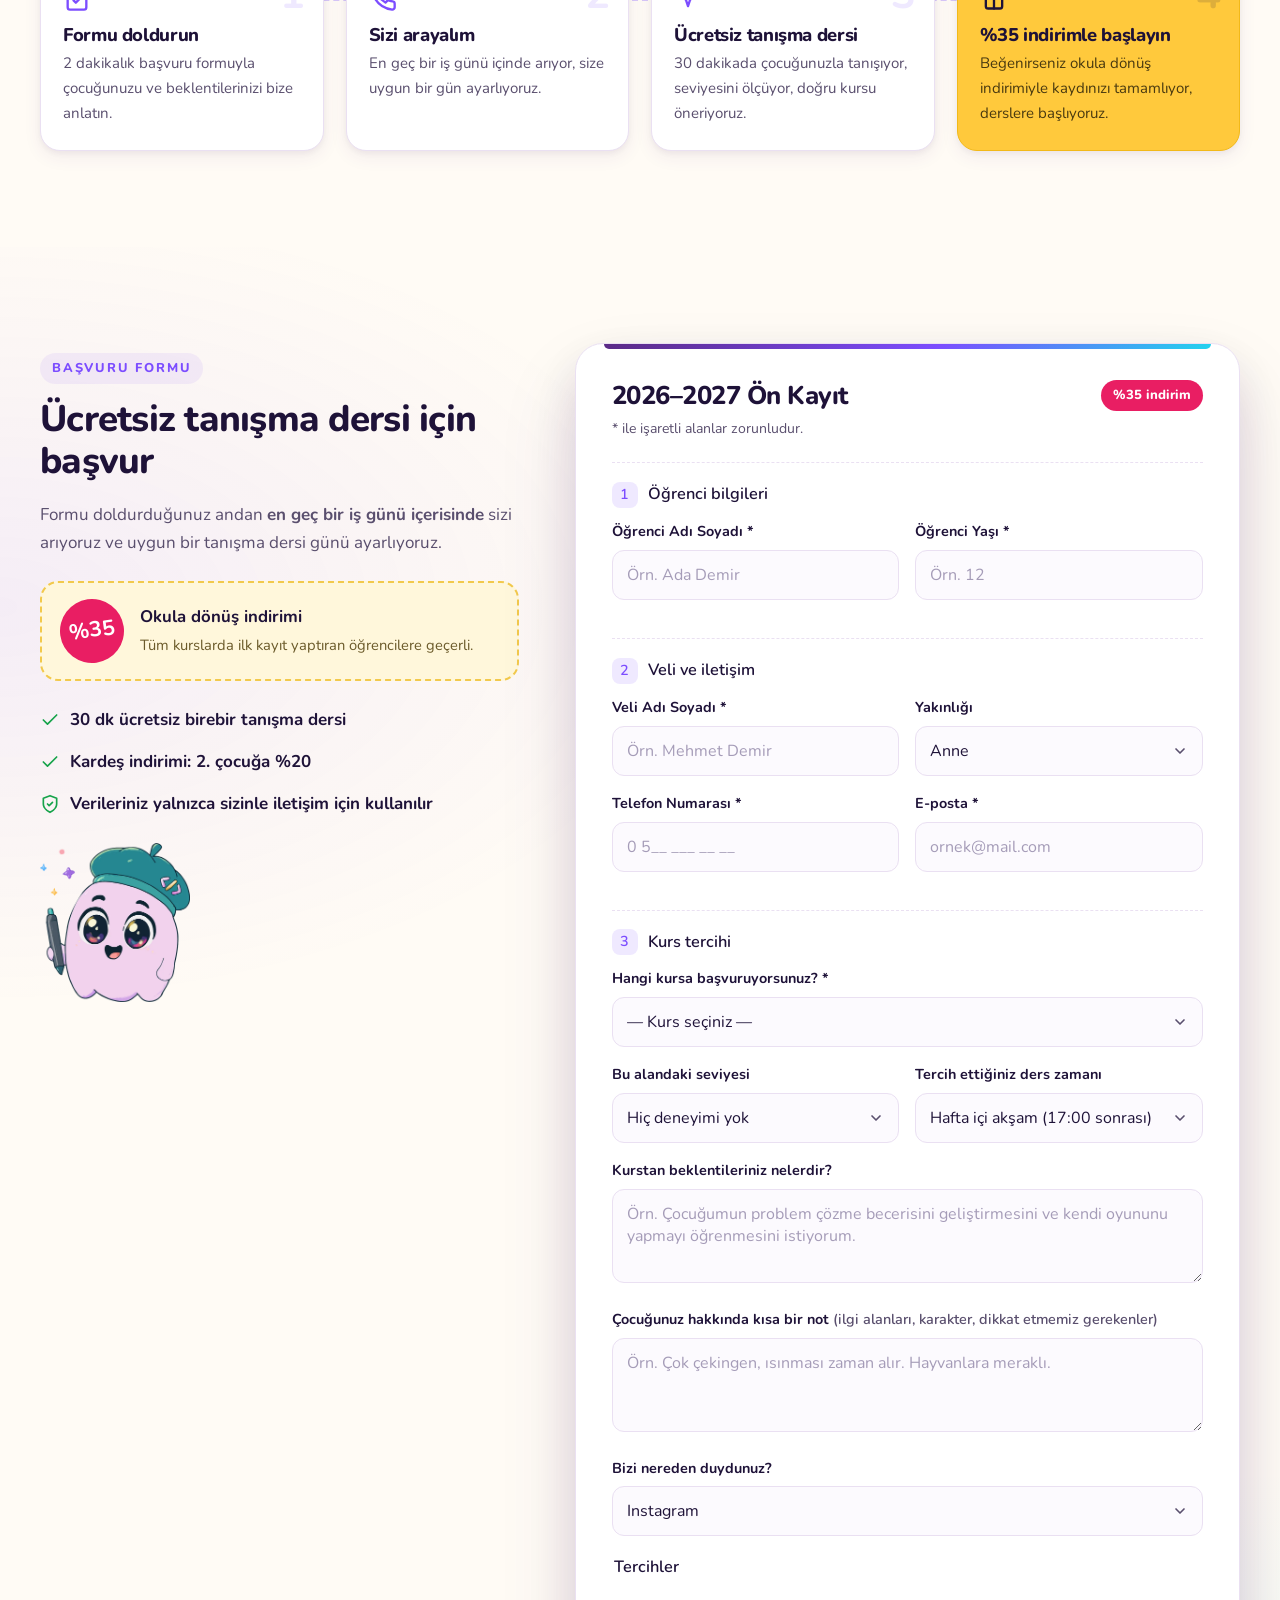
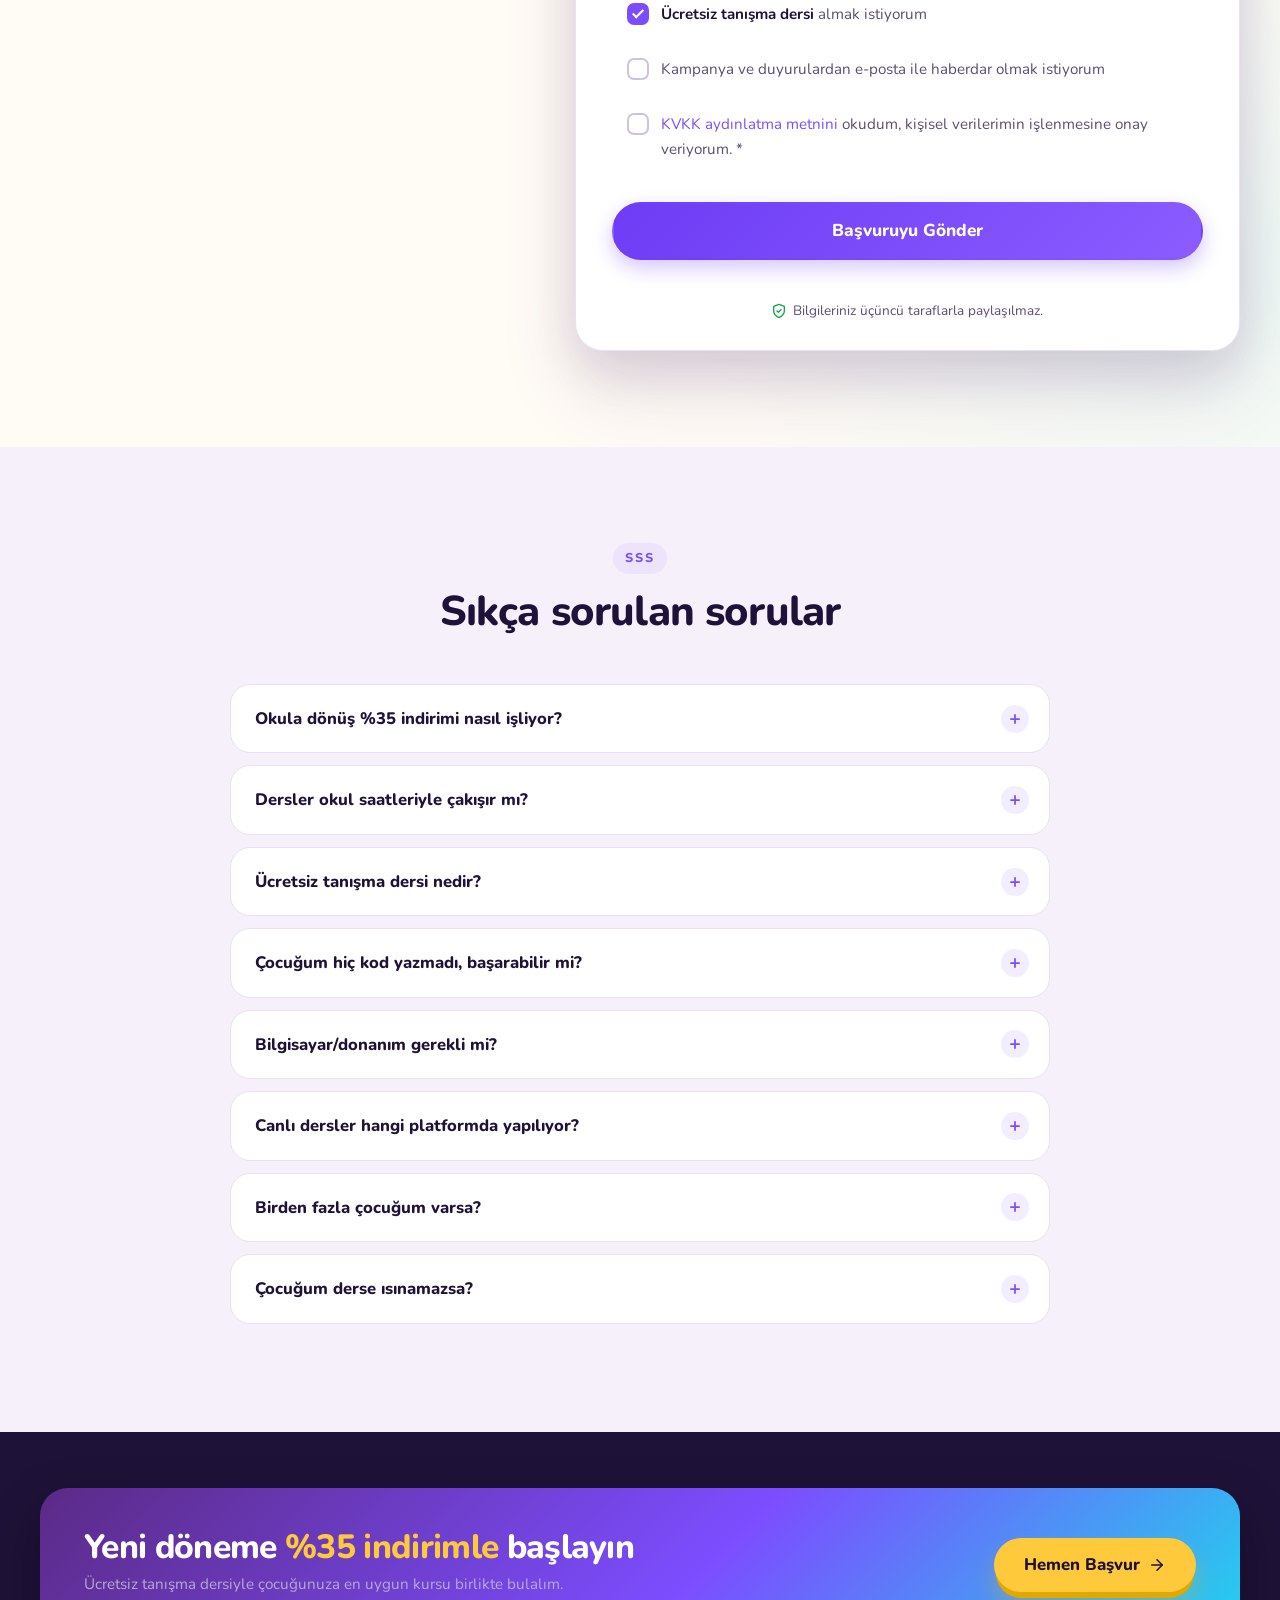
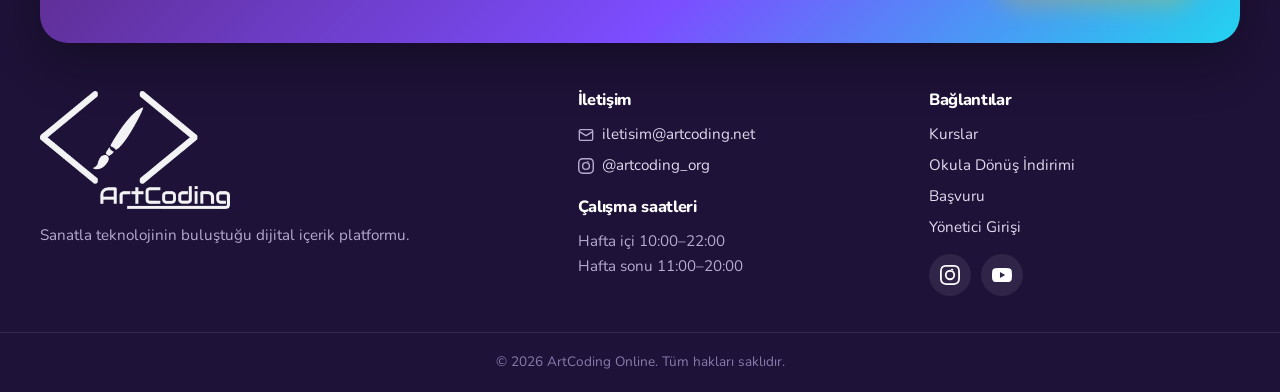
==== commit 4d45083b: "Add files via upload" ====
--- a/index.html
+++ b/index.html
@@ -4,170 +4,230 @@
 <head>
   <meta charset="UTF-8" />
   <meta name="viewport" content="width=device-width, initial-scale=1.0" />
+  <title>ArtCoding • 2026–2027 Kayıtları Başladı — Okula Dönüşe Özel %35 İndirim</title>
   <meta name="description"
-    content="ArtCoding Online — Temmuz 2026 dönem kayıtları başladı! Scratch, Python, Dijital Sanat Üssü, Arduino/Raspberry Pi ve LGS Matematik içeriklerimize şimdi başvurun." />
+    content="Okullar açıldı! ArtCoding'de tüm kurslarda ilk kayıt yaptıran öğrencilere %35 indirim. Yapay Zeka ile Kodlama, Gerçek Yazılımcı, Dijital Sanat Üssü, Arduino & Raspberry Pi ve ESP32 kurslarına ücretsiz tanışma dersiyle başvurun." />
   <meta name="robots" content="index, follow" />
   <meta name="theme-color" content="#5B2A86" />
-  <title>ArtCoding • Temmuz 2026 Kayıtları</title>
+  <link rel="canonical" href="https://artcoding.net/" />
+  <meta property="og:type" content="website" />
+  <meta property="og:locale" content="tr_TR" />
+  <meta property="og:site_name" content="ArtCoding" />
+  <meta property="og:title" content="Okullar açıldı! ArtCoding kurslarında ilk kayıtlara %35 indirim" />
+  <meta property="og:description" content="4 kişilik sınıflar, 60 dakikalık canlı dersler ve 30 dakikalık ücretsiz tanışma dersi. 11–18 yaş kodlama, elektronik ve dijital sanat kursları." />
+  <meta property="og:url" content="https://artcoding.net/" />
+  <meta property="og:image" content="https://artcoding.net/assets/img/rasperipi.webp" />
+  <meta name="twitter:card" content="summary_large_image" />
   <link rel="icon" type="image/svg+xml" href="assets/logo.svg" />
   <link rel="preconnect" href="https://fonts.googleapis.com">
   <link rel="preconnect" href="https://fonts.gstatic.com" crossorigin>
   <link
-    href="https://fonts.googleapis.com/css2?family=Nunito:wght@400;500;600;700;800;900&display=swap"
+    href="https://fonts.googleapis.com/css2?family=Baloo+2:wght@600;700;800&family=Nunito:wght@400;600;700;800;900&display=swap"
     rel="stylesheet">
-  <link rel="stylesheet" href="assets/style.css" />
+  <link rel="stylesheet" href="assets/style.css?v=2026" />
 </head>
 
 <body>
-
-  <div class="top-announcement">
+  <a class="skip-link" href="#basvuru">Başvuru formuna geç</a>
+
+  <svg width="0" height="0" style="position:absolute" aria-hidden="true" focusable="false"><defs><symbol id="i-check" viewBox="0 0 24 24"><path d="M20 6 9 17l-5-5"/></symbol><symbol id="i-arrow" viewBox="0 0 24 24"><path d="M5 12h14"/><path d="m12 5 7 7-7 7"/></symbol><symbol id="i-clock" viewBox="0 0 24 24"><circle cx="12" cy="12" r="10"/><path d="M12 6v6l4 2"/></symbol><symbol id="i-message" viewBox="0 0 24 24"><path d="M7.9 20A9 9 0 1 0 4 16.1L2 22Z"/></symbol><symbol id="i-book" viewBox="0 0 24 24"><path d="M2 3h6a4 4 0 0 1 4 4v14a3 3 0 0 0-3-3H2z"/><path d="M22 3h-6a4 4 0 0 0-4 4v14a3 3 0 0 1 3-3h7z"/></symbol><symbol id="i-trend" viewBox="0 0 24 24"><path d="M22 7 13.5 15.5 8.5 10.5 2 17"/><path d="M16 7h6v6"/></symbol><symbol id="i-upload" viewBox="0 0 24 24"><path d="M21 15v4a2 2 0 0 1-2 2H5a2 2 0 0 1-2-2v-4"/><path d="m17 8-5-5-5 5"/><path d="M12 3v12"/></symbol><symbol id="i-award" viewBox="0 0 24 24"><circle cx="12" cy="8" r="6"/><path d="M15.48 12.89 17 22l-5-3-5 3 1.52-9.11"/></symbol><symbol id="i-phone" viewBox="0 0 24 24"><path d="M22 16.92v3a2 2 0 0 1-2.18 2 19.79 19.79 0 0 1-8.63-3.07 19.5 19.5 0 0 1-6-6 19.79 19.79 0 0 1-3.07-8.67A2 2 0 0 1 4.11 2h3a2 2 0 0 1 2 1.72c.13.96.36 1.9.7 2.81a2 2 0 0 1-.45 2.11L8.09 9.91a16 16 0 0 0 6 6l1.27-1.27a2 2 0 0 1 2.11-.45c.91.34 1.85.57 2.81.7A2 2 0 0 1 22 16.92z"/></symbol><symbol id="i-rocket" viewBox="0 0 24 24"><path d="M4.5 16.5c-1.5 1.26-2 5-2 5s3.74-.5 5-2c.71-.84.7-2.13-.09-2.91a2.18 2.18 0 0 0-2.91-.09z"/><path d="m12 15-3-3a22 22 0 0 1 2-3.95A12.88 12.88 0 0 1 22 2c0 2.72-.78 7.5-6 11a22.35 22.35 0 0 1-4 2z"/><path d="M9 12H4s.55-3.03 2-4c1.62-1.08 5 0 5 0"/><path d="M12 15v5s3.03-.55 4-2c1.08-1.62 0-5 0-5"/></symbol><symbol id="i-sparkles" viewBox="0 0 24 24"><path d="M12 3l1.9 5.8L20 11l-6.1 2.2L12 19l-1.9-5.8L4 11l6.1-2.2z"/><path d="M19 3v4M17 5h4"/></symbol><symbol id="i-mail" viewBox="0 0 24 24"><rect x="2" y="4" width="20" height="16" rx="2"/><path d="m22 7-10 6L2 7"/></symbol><symbol id="i-eye" viewBox="0 0 24 24"><path d="M2 12s3.5-7 10-7 10 7 10 7-3.5 7-10 7S2 12 2 12z"/><circle cx="12" cy="12" r="3"/></symbol><symbol id="i-gift" viewBox="0 0 24 24"><rect x="3" y="8" width="18" height="4" rx="1"/><path d="M12 8v13"/><path d="M19 12v7a2 2 0 0 1-2 2H7a2 2 0 0 1-2-2v-7"/><path d="M7.5 8a2.5 2.5 0 0 1 0-5C11 3 12 8 12 8s1-5 4.5-5a2.5 2.5 0 0 1 0 5"/></symbol><symbol id="i-clipboard" viewBox="0 0 24 24"><rect x="8" y="2" width="8" height="4" rx="1"/><path d="M16 4h2a2 2 0 0 1 2 2v14a2 2 0 0 1-2 2H6a2 2 0 0 1-2-2V6a2 2 0 0 1 2-2h2"/><path d="m9 14 2 2 4-4"/></symbol><symbol id="i-shield" viewBox="0 0 24 24"><path d="M12 22s8-4 8-10V5l-8-3-8 3v7c0 6 8 10 8 10z"/><path d="m9 12 2 2 4-4"/></symbol><symbol id="i-play" viewBox="0 0 24 24"><path d="M7 4.5v15a1 1 0 0 0 1.5.86l12.5-7.5a1 1 0 0 0 0-1.72L8.5 3.64A1 1 0 0 0 7 4.5z"/></symbol><symbol id="i-instagram" viewBox="0 0 24 24"><path d="M12 2.163c3.204 0 3.584.012 4.85.07 3.252.148 4.771 1.691 4.919 4.919.058 1.265.069 1.645.069 4.849 0 3.205-.012 3.584-.069 4.849-.149 3.225-1.664 4.771-4.919 4.919-1.266.058-1.644.07-4.85.07-3.204 0-3.584-.012-4.849-.07-3.26-.149-4.771-1.699-4.919-4.92-.058-1.265-.07-1.644-.07-4.849 0-3.204.013-3.583.07-4.849.149-3.227 1.664-4.771 4.919-4.919 1.266-.057 1.645-.069 4.849-.069zM12 0C8.741 0 8.333.014 7.053.072 2.695.272.273 2.69.073 7.052.014 8.333 0 8.741 0 12c0 3.259.014 3.668.072 4.948.2 4.358 2.618 6.78 6.98 6.98C8.333 23.986 8.741 24 12 24c3.259 0 3.668-.014 4.948-.072 4.354-.2 6.782-2.618 6.979-6.98.059-1.28.073-1.689.073-4.948 0-3.259-.014-3.667-.072-4.947-.196-4.354-2.617-6.78-6.979-6.98C15.668.014 15.259 0 12 0zm0 5.838a6.162 6.162 0 1 0 0 12.324 6.162 6.162 0 0 0 0-12.324zM12 16a4 4 0 1 1 0-8 4 4 0 0 1 0 8zm3.98-10.181a1.44 1.44 0 1 1-2.88 0 1.44 1.44 0 0 1 2.88 0z"/></symbol><symbol id="i-youtube" viewBox="0 0 24 24"><path d="M23.498 6.186a3.016 3.016 0 0 0-2.122-2.136C19.505 3.545 12 3.545 12 3.545s-7.505 0-9.377.505A3.017 3.017 0 0 0 .502 6.186C0 8.07 0 12 0 12s0 3.93.502 5.814a3.016 3.016 0 0 0 2.122 2.136c1.871.505 9.376.505 9.376.505s7.505 0 9.377-.505a3.015 3.015 0 0 0 2.122-2.136C24 15.93 24 12 24 12s0-3.93-.502-5.814zM9.545 15.568V8.432L15.818 12l-6.273 3.568z"/></symbol></defs></svg>
+
+  <!-- ============ Duyuru barı ============ -->
+  <div class="top-announcement" role="region" aria-label="Kampanya duyurusu">
     <div class="container announcement-content">
-      <span class="announcement-badge">%35 İNDİRİM</span>
-      <p><strong>Geleceğe İlk Adımı Birlikte Atalım!</strong> 30 Temmuz'a kadar kayıt olan ailelere %35 Erken Kayıt Avantajı</p>
-      <a href="#basvuru" class="announcement-link">Detaylı Bilgi <span aria-hidden="true">&rarr;</span></a>
+      <span class="announcement-badge">🎒 Okullar Açıldı</span>
+      <p><strong>Tüm kurslarda ilk kayıt yaptıranlara %35 indirim!</strong> <span class="hide-sm">Yeni döneme kodlayarak başlayın.</span></p>
+      <a href="#okul-indirimi" class="announcement-link">Fırsatı Gör <span aria-hidden="true">&rarr;</span></a>
     </div>
   </div>
 
-  <div class="bg-blobs" aria-hidden="true">
-    <span class="blob blob-1"></span>
-    <span class="blob blob-2"></span>
-    <span class="blob blob-3"></span>
-  </div>
-
+  <!-- ============ Header ============ -->
   <header class="site-header">
     <div class="container nav">
-      <a href="#hero" class="brand">
-        <img src="assets/logo.svg" alt="ArtCoding logosu" class="brand-logo" />
+      <a href="#hero" class="brand" aria-label="ArtCoding anasayfa">
+        <img src="assets/img/logo-mark.webp" alt="" class="brand-logo" width="160" height="94" />
         <span class="brand-text"><span class="brand-art">Art</span><span class="brand-coding">Coding</span></span>
       </a>
-      <nav class="nav-links">
+      <nav class="nav-links" aria-label="Ana menü">
+        <a href="#icerikler">Kurslar</a>
+        <a href="#neden-biz">Neden Biz?</a>
+        <a href="#nasil">Nasıl Başlarız?</a>
+        <a href="#sss">SSS</a>
         <div class="social-buttons header-socials">
           <a href="https://www.instagram.com/artcoding_org/?hl=tr" target="_blank" rel="noopener noreferrer" class="social-btn header-social-btn" aria-label="Instagram">
-            <svg xmlns="http://www.w3.org/2000/svg" viewBox="0 0 24 24" width="16" height="16" fill="currentColor"><path d="M12 2.163c3.204 0 3.584.012 4.85.07 3.252.148 4.771 1.691 4.919 4.919.058 1.265.069 1.645.069 4.849 0 3.205-.012 3.584-.069 4.849-.149 3.225-1.664 4.771-4.919 4.919-1.266.058-1.644.07-4.85.07-3.204 0-3.584-.012-4.849-.07-3.26-.149-4.771-1.699-4.919-4.92-.058-1.265-.07-1.644-.07-4.849 0-3.204.013-3.583.07-4.849.149-3.227 1.664-4.771 4.919-4.919 1.266-.057 1.645-.069 4.849-.069zM12 0C8.741 0 8.333.014 7.053.072 2.695.272.273 2.69.073 7.052.014 8.333 0 8.741 0 12c0 3.259.014 3.668.072 4.948.2 4.358 2.618 6.78 6.98 6.98C8.333 23.986 8.741 24 12 24c3.259 0 3.668-.014 4.948-.072 4.354-.2 6.782-2.618 6.979-6.98.059-1.28.073-1.689.073-4.948 0-3.259-.014-3.667-.072-4.947-.196-4.354-2.617-6.78-6.979-6.98C15.668.014 15.259 0 12 0zm0 5.838a6.162 6.162 0 1 0 0 12.324 6.162 6.162 0 0 0 0-12.324zM12 16a4 4 0 1 1 0-8 4 4 0 0 1 0 8zm3.98-10.181a1.44 1.44 0 1 1-2.88 0 1.44 1.44 0 0 1 2.88 0z"/></svg>
+            <svg class="ic ic-fill" width="16" height="16" aria-hidden="true"><use href="#i-instagram"/></svg>
           </a>
           <a href="https://www.youtube.com/@artcoding2335" target="_blank" rel="noopener noreferrer" class="social-btn header-social-btn" aria-label="YouTube">
-            <svg xmlns="http://www.w3.org/2000/svg" viewBox="0 0 24 24" width="16" height="16" fill="currentColor"><path d="M23.498 6.186a3.016 3.016 0 0 0-2.122-2.136C19.505 3.545 12 3.545 12 3.545s-7.505 0-9.377.505A3.017 3.017 0 0 0 .502 6.186C0 8.07 0 12 0 12s0 3.93.502 5.814a3.016 3.016 0 0 0 2.122 2.136c1.871.505 9.376.505 9.376.505s7.505 0 9.377-.505a3.015 3.015 0 0 0 2.122-2.136C24 15.93 24 12 24 12s0-3.93-.502-5.814zM9.545 15.568V8.432L15.818 12l-6.273 3.568z"/></svg>
+            <svg class="ic ic-fill" width="16" height="16" aria-hidden="true"><use href="#i-youtube"/></svg>
           </a>
-          <a href="javascript:void(0);" target="_blank" rel="noopener noreferrer" class="social-btn header-social-btn" aria-label="TikTok">
-            <svg xmlns="http://www.w3.org/2000/svg" viewBox="0 0 24 24" width="16" height="16" fill="currentColor"><path d="M12.525.02c1.31-.02 2.61-.01 3.91.02.08 1.53.63 3.09 1.75 4.17 1.12 1.11 2.7 1.62 4.24 1.79v4.03c-1.44-.05-2.89-.35-4.2-.97-.57-.26-1.1-.59-1.62-.93v7.2c0 1.96-.5 3.96-1.72 5.39-1.19 1.42-3.04 2.22-4.91 2.18-1.96-.04-3.85-.92-5.06-2.43-1.21-1.52-1.71-3.56-1.34-5.5.38-2.02 1.6-3.79 3.32-4.75 1.74-.98 3.86-1.11 5.72-.45v4.06c-.84-.4-1.83-.48-2.73-.24-.87.23-1.63.8-2.06 1.58-.45.81-.52 1.83-.17 2.7.35.88 1.09 1.55 1.99 1.8.89.26 1.89.15 2.68-.34.8-.49 1.34-1.28 1.53-2.18.19-.9.12-1.84.12-2.76V.02z"/></svg>
-          </a>
-        </div>
-        <a href="#icerikler">İçerikler</a>
-        <a href="#neden-biz">Neden Biz?</a>
-        <a href="#sss">SSS</a>
-        <a href="#basvuru" class="btn btn-pill">Hemen Başvur</a>
+        </div>
+        <a href="#basvuru" class="btn btn-primary btn-pill nav-cta">Hemen Başvur</a>
       </nav>
-      <button class="nav-toggle" aria-label="Menü" id="navToggle">
+      <button class="nav-toggle" aria-label="Menüyü aç/kapat" id="navToggle">
         <span></span><span></span><span></span>
       </button>
     </div>
   </header>
 
-  <section id="hero" class="hero reveal">
+  <main id="icerik">
+
+  <!-- ============ Hero ============ -->
+  <section id="hero" class="hero">
     <div class="container hero-grid">
       <div class="hero-text">
-        <span class="badge">
-          <span class="dot"></span>
-          Temmuz 2026 dönem kayıtları başladı
-        </span>
+        <div class="hero-pills">
+          <span class="badge"><span class="dot"></span>2026–2027 dönem kayıtları başladı</span>
+          <a href="#okul-indirimi" class="pill-offer">%35 okula dönüş indirimi</a>
+        </div>
         <h1>Çocuğunuzun <span class="grad">potansiyelini</span> ortaya çıkaran kodlama eğitimi</h1>
         <p class="lead">
-          Kalabalık online sınıflarda çocuğunuz geride kaldığını fark etmiyor mu? Soru sormaya çekiniyor mu? ArtCoding'de <strong>4 kişilik sınıflarda, 60 dakikalık derslerle</strong> her çocuğun ekranını eğitmen tek tek görür. Geride kalan çocuk fark edilir, hızlı ilerleyen sıkılmaz. 30 dakikalık <strong>ücretsiz tanışma dersiyle</strong> çocuğunuzun seviyesini birlikte keşfedelim.
+          Kalabalık online sınıflarda çocuğunuz geride kaldığını fark etmiyor mu? Soru sormaya çekiniyor mu? ArtCoding'de <strong>4 kişilik sınıflarda, 60 dakikalık derslerle</strong> her çocuğun ekranını eğitmen tek tek görür. Geride kalan çocuk fark edilir, hızlı ilerleyen sıkılmaz.
         </p>
-        <div class="hero-cta-box">
-          <div class="cta-box-content">
-            <h3>Yaşa ve ilgi alanlarına göre <strong class="highlight">doğru kursu</strong> bulmanıza yardımcı olalım</h3>
-            <a href="#basvuru" class="btn btn-dark">Ücretsiz Tanışma Dersi Al</a>
-          </div>
-          <div class="speech-bubble bubble-1">Çocuğunuz "bu nasıl çalışıyor?" diye merak ediyor mu?</div>
-          <div class="speech-bubble bubble-2">Kendi oyununuzu yapmak mı istiyorsunuz? Yoksa bir çizgi film mi yaratmak?</div>
-        </div>
-        <div class="hero-stats">
-          <div><strong>3+ Yıl</strong><span>Online eğitim tecrübesi</span></div>
-          <div><strong>4 Kişi</strong><span>Maksimum sınıf mevcudu</span></div>
-          <div><strong>60 dk</strong><span>Her ders tam süre</span></div>
-        </div>
-      </div>
-      <div class="hero-visual">
-        <div class="mascot-card">
-          <img src="assets/maskot.svg" alt="ArtCoding maskotu" class="mascot" />
+        <div class="hero-actions">
+          <a href="#basvuru" class="btn btn-primary btn-lg">Ücretsiz Tanışma Dersi Al
+            <svg class="ic" width="18" height="18" aria-hidden="true"><use href="#i-arrow"/></svg></a>
+          <a href="#icerikler" class="btn btn-outline btn-lg">Kursları İncele</a>
+        </div>
+        <p class="hero-help">
+          <svg class="ic" width="18" height="18" aria-hidden="true"><use href="#i-sparkles"/></svg>
+          <span>30 dakikalık <strong>ücretsiz tanışma dersiyle</strong> yaşa ve ilgi alanına göre doğru kursu birlikte bulalım.</span>
+        </p>
+        <dl class="hero-stats">
+          <div><dt>3+ Yıl</dt><dd>Online eğitim tecrübesi</dd></div>
+          <div><dt>4 Kişi</dt><dd>Maksimum sınıf mevcudu</dd></div>
+          <div><dt>60 dk</dt><dd>Her ders tam süre</dd></div>
+        </dl>
+      </div>
+
+      <div class="hero-visual" aria-hidden="true">
+        <div class="mascot-stage">
+          <div class="stage-ring"></div>
+          <img src="assets/img/maskot.webp" alt="" class="mascot" width="640" height="678" fetchpriority="high" />
           <span class="speech">Merhaba! 👋</span>
-        </div>
-      </div>
-    </div>
-  </section>
-
+          <div class="float-chip chip-code"><span>&lt;/&gt;</span> print("Okul açıldı!")</div>
+          <div class="speech-bubble bubble-1">Çocuğunuz <em>"bu nasıl çalışıyor?"</em> diye merak ediyor mu?</div>
+          <div class="speech-bubble bubble-2">Kendi oyununu mu yapmak istiyor, yoksa bir çizgi film mi yaratmak?</div>
+          <a class="sale-sticker" href="#okul-indirimi" tabindex="-1"><strong>%35</strong><span>indirim</span></a>
+        </div>
+      </div>
+    </div>
+  </section>
+
+  <!-- ============ Okullar açıldı afişi ============ -->
+  <section id="okul-indirimi" class="school-section">
+    <div class="container">
+      <div class="school-poster reveal">
+        <div class="poster-copy">
+          <span class="poster-tag">📚 Okullar Açıldı!</span>
+          <h2>Yeni döneme <span class="marker">kodlayarak</span> başla!</h2>
+          <p class="poster-lead">Okul çantası hazır, şimdi sıra geleceğin becerilerinde. Okula dönüşe özel olarak
+            <strong>tüm kurslarımızda ilk kayıt yaptıran öğrencilere %35 indirim</strong> uyguluyoruz.</p>
+          <ul class="poster-list">
+            <li><svg class="ic" width="18" height="18" aria-hidden="true"><use href="#i-check"/></svg> Tüm kurslarda geçerli</li>
+            <li><svg class="ic" width="18" height="18" aria-hidden="true"><use href="#i-check"/></svg> 30 dk ücretsiz tanışma dersi</li>
+            <li><svg class="ic" width="18" height="18" aria-hidden="true"><use href="#i-check"/></svg> Okul saatleriyle çakışmayan esnek gruplar</li>
+          </ul>
+          <div class="poster-actions">
+            <a href="#basvuru" class="btn btn-yellow btn-lg">%35 İndirimle Yerini Ayırt
+              <svg class="ic" width="18" height="18" aria-hidden="true"><use href="#i-arrow"/></svg></a>
+            <span class="poster-note">İndirim ilk kayıtlarla sınırlıdır.</span>
+          </div>
+        </div>
+
+        <div class="poster-art" aria-hidden="true">
+          <div class="chalkboard">
+            <div class="chalk-dots"><i></i><i></i><i></i></div>
+<pre class="chalk-code"><span class="c-com"># yeni dönem 2026–2027</span>
+okul_acildi = <span class="c-kw">True</span>
+
+<span class="c-kw">if</span> okul_acildi:
+    indirim = <span class="c-str">"%35"</span>
+    <span class="c-fn">kayit_ol</span>()  <span class="c-com"># 🚀</span></pre>
+            <div class="chalk-ledge"><span class="chalk"></span><span class="chalk chalk-2"></span></div>
+          </div>
+          <div class="big-sticker"><span class="bs-top">Tüm Kurslarda</span><strong>%35</strong><span class="bs-bottom">İNDİRİM</span></div>
+          <svg class="doodle doodle-pencil" viewBox="0 0 120 24"><rect x="18" y="4" width="80" height="16" rx="2" fill="#FFC93C"/><rect x="18" y="4" width="80" height="5" fill="#FFB300"/><rect x="98" y="4" width="14" height="16" rx="3" fill="#F48FB1"/><rect x="92" y="4" width="8" height="16" fill="#B0BEC5"/><path d="M18 4 L2 12 L18 20 Z" fill="#F5D6A8"/><path d="M7 9.5 L2 12 L7 14.5 Z" fill="#3A2A4F"/></svg>
+          <svg class="doodle doodle-star" viewBox="0 0 24 24"><path d="M12 2l2.9 6.9L22 10l-5.5 4.8L18.2 22 12 18.3 5.8 22l1.7-7.2L2 10l7.1-1.1z" fill="#22D3EE"/></svg>
+          <svg class="doodle doodle-star-2" viewBox="0 0 24 24"><path d="M12 2l2.9 6.9L22 10l-5.5 4.8L18.2 22 12 18.3 5.8 22l1.7-7.2L2 10l7.1-1.1z" fill="#E91E63"/></svg>
+        </div>
+      </div>
+    </div>
+  </section>
+
+  <!-- ============ Kurslar ============ -->
   <section id="icerikler" class="section">
     <div class="container">
       <div class="section-head reveal">
-        <span class="kicker">Programımız</span>
-        <h2>Programlarımız</h2>
-        <p>Çocuğunuzun yaşına uygun programı seçin. Her programımız <strong>proje tabanlıdır</strong> — kurs sonunda çocuğunuz kendi yaptığı projeyi gururla gösterebilir.</p>
-      </div>
-
-      <div class="course-filters reveal">
+        <span class="kicker">Programlarımız</span>
+        <h2>Çocuğunuzun yaşına uygun kursu seçin</h2>
+        <p>Her programımız <strong>proje tabanlıdır</strong> — kurs sonunda çocuğunuz kendi yaptığı projeyi gururla gösterebilir. Tüm kurslarda <strong>ilk kayıtlara %35 indirim</strong> geçerli.</p>
+      </div>
+
+      <div class="course-filters reveal" role="group" aria-label="Kurs filtresi">
         <button class="filter-btn active" data-filter="all">Tümü</button>
-        <button class="filter-btn" data-filter="kodlama">Kodlama</button>
+        <button class="filter-btn" data-filter="kodlama">Kodlama &amp; Elektronik</button>
         <button class="filter-btn" data-filter="tasarim">Tasarım</button>
       </div>
 
       <div class="course-grid">
 
         <article class="course-card reveal" data-category="kodlama" data-title="Yapay Zeka ile Kodlama"
-          data-age="9 – 16 yaş" data-image="assets/yapay_zeka.png"
+          data-age="11 – 18 yaş" data-image="assets/img/yapay_zeka.webp"
           data-desc="İlk yarıda VS Code'da Python'ı sıfırdan, sağlam bir şekilde öğreniyor: değişkenler, kararlar, döngüler, listeler ve fonksiyonlar. İkinci yarıda Antigravity ile yapay zekaya görev vererek kendi uygulamalarını geliştiriyor. Kodu gerçekten anladığı için yapay zekayı kontrol eden bir mühendis oluyor."
           data-curriculum="VS Code'da Python ile ilk programını yazma — kodlama heyecanı anında başlar|Kararlar (if/else) ve döngülerle (for/while) Sayı Tahmin Oyunu|Listeler, sözlükler ve fonksiyonlarla Metin Tabanlı Macera Oyunu|Antigravity ile yapay zeka destekli uygulama geliştirme|Kendi yapay zeka modelini eğitme — görüntü ve duygu tanıma|Bitirme projesi: kendi Yapay Zeka Uygulamasını baştan sona kurma ve sunma"
           data-value="Yapay Zeka ile Kodlama">
           <div class="course-image">
-            <img src="assets/yapay_zeka.png" alt="Yapay Zeka ile Kodlama" loading="lazy">
+            <img src="assets/img/yapay_zeka.webp" alt="Yapay Zeka ile Kodlama" loading="lazy" width="760" height="760">
+            <span class="card-discount">%35 İndirim</span>
           </div>
           <div class="course-content">
             <div class="course-icon" style="--c1:#7C4DFF;--c2:#22D3EE;">🤖</div>
+            <div class="course-tags"><span class="tag-age">11 – 18 yaş</span><span class="tag-chip">24 ders</span></div>
             <h3>Yapay Zeka ile Kodlama</h3>
-            <p class="age">9 – 16 yaş</p>
             <p>İlk yarıda VS Code'da Python'ı sıfırdan öğreniyor, ikinci yarıda Antigravity ile yapay zeka destekli uygulamalar geliştiriyor. Kodu anlayan, yapay zekaya yön veren genç bir mühendis oluyor.</p>
-            <button class="btn btn-ghost btn-pill btn-details">Detayları İncele</button>
+            <button class="btn btn-soft btn-details">Detayları İncele</button>
           </div>
         </article>
 
         <article class="course-card reveal" data-category="kodlama" data-title="Gerçek Yazılımcı"
-          data-age="11 – 18 yaş" data-image="assets/gercek_yazilimci.png"
+          data-age="11 – 18 yaş" data-image="assets/img/gercek_yazilimci.webp"
           data-desc="«Yapay Zeka ile Kodlama» kursunun devamı. Terminal, Git/GitHub, HTML/CSS/JavaScript ile kendi web sitesini yazan, Flask ile Python backend kuran, veri tabanı yöneten, kendi Linux sunucusunu ayağa kaldırıp sitesini canlı yayına alan ve yapay zekalı gerçek bir ürün çıkaran tam bir full-stack genç geliştirici yetiştiren kurs."
           data-curriculum="Terminal (CMD/PowerShell) ve Git/GitHub ile profesyonel geliştirici araçları|HTML, CSS ve JavaScript ile kendi portfolyo sitesini tasarlama|Flask ile Python backend — web sunucusu kurma ve form işleme|SQLite veri tabanı kurma, SQL sorguları ve üyelikli uygulama|Kendi Linux sunucusunu kurma ve web sitesini canlı yayına alma|Yapay zekalı tam bir web uygulaması geliştirip internette yayınlama"
           data-value="Gerçek Yazılımcı">
           <div class="course-image">
-            <img src="assets/gercek_yazilimci.png" alt="Gerçek Yazılımcı" loading="lazy">
+            <img src="assets/img/gercek_yazilimci.webp" alt="Gerçek Yazılımcı" loading="lazy" width="760" height="760">
+            <span class="card-discount">%35 İndirim</span>
           </div>
           <div class="course-content">
             <div class="course-icon" style="--c1:#FFC107;--c2:#FF7043;">💻</div>
+            <div class="course-tags"><span class="tag-age">11 – 18 yaş</span><span class="tag-chip tag-cyan">🚀 İleri Seviye</span></div>
             <h3>Gerçek Yazılımcı</h3>
-            <span class="badge" style="display:inline-block; margin-bottom: 0.5rem; background:#22D3EE; color:#000;">🚀 İleri Seviye</span>
-            <p class="age">11 – 18 yaş</p>
             <p>Terminal, Git, HTML/CSS/JS, Flask, veri tabanı ve Linux sunucu. Kendi web sitesini yapıp canlı yayına alan, yapay zekalı gerçek bir ürün çıkaran full-stack genç geliştirici.</p>
-            <button class="btn btn-ghost btn-pill btn-details">Detayları İncele</button>
+            <button class="btn btn-soft btn-details">Detayları İncele</button>
           </div>
         </article>
 
         <article class="course-card reveal" data-category="tasarim" data-title="Dijital Sanat Üssü"
-          data-age="9 – 16 yaş" data-image="assets/dijitalsanatussu.png"
+          data-age="9 – 16 yaş" data-image="assets/img/dijitalsanatussu.webp"
           data-desc="Çocuğunuz çizmeyi seviyor ama defter-kalemden öteye geçemedi mi? Dijital tablet ve profesyonel uygulamalarla kendi karakterini, çizgi romanını ve oyun konseptini tasarlasın. Geleceğin animasyoncuları ve illüstratörleri için ilk adım."
           data-curriculum="Kendi orijinal karakterini çizme — yüz ifadeleri, pozlar, kıyafetler|Basit 3D objeler tasarlama — ev, oyuncak, masa|Renk teorisi ve kompozisyon — neden bazı görseller dikkat çeker|Profesyonel dijital boyama teknikleri|Kendi oyun karakterleri ve sahne tasarımları"
           data-value="Dijital Sanat Üssü">
           <div class="course-image">
-            <img src="assets/dijitalsanatussu.png" alt="Dijital Sanat Üssü" loading="lazy">
+            <img src="assets/img/dijitalsanatussu.webp" alt="Dijital Sanat Üssü" loading="lazy" width="760" height="760">
+            <span class="card-discount">%35 İndirim</span>
           </div>
           <div class="course-content">
             <div class="course-icon" style="--c1:#E91E63;--c2:#7C4DFF;">🎨</div>
+            <div class="course-tags"><span class="tag-age">9 – 16 yaş</span><span class="tag-chip tag-pink">Tasarım</span></div>
             <h3>Dijital Sanat Üssü</h3>
-            <p class="age">9 – 16 yaş</p>
-            <p>Çocuğunuz çizmeyi seviyor ama defter-kalemden öteye geçemedi mi? Dijital tablet ve profesyonel uygulamalarla kendi karakterini, çizgi romanını ve oyun konseptini tasarlasın. Geleceğin animasyoncuları ve illüstratörleri için ilk adım.</p>
-            <button class="btn btn-ghost btn-pill btn-details">Detayları İncele</button>
+            <p>Çocuğunuz çizmeyi seviyor ama defter-kalemden öteye geçemedi mi? Dijital tablet ve profesyonel uygulamalarla kendi karakterini, çizgi romanını ve oyun konseptini tasarlasın.</p>
+            <button class="btn btn-soft btn-details">Detayları İncele</button>
           </div>
         </article>
 
-        <article class="course-card reveal" data-category="kodlama" data-title="Arduino &amp; Raspberry Pi"
-          data-age="11 – 18 yaş" data-image="assets/rasperipi.png"
-          data-desc="⭐ Yıldız programımız. 24 haftalık bu yolculukta çocuğunuz ekran başında değil, gerçek elektronik malzemelerle çalışıyor. İlk 12 hafta Arduino ile LED, sensör, motor ve akıllı ev maketi; sonraki 12 hafta Raspberry Pi ile Linux, Python, kamera, yapay zekâ ve IoT projeleri. Kurs sonunda kendi tasarladığı akıllı cihazı ailesine sunuyor ve sertifika alıyor."
+        <article class="course-card course-card--star reveal" data-category="kodlama" data-title="Arduino &amp; Raspberry Pi"
+          data-age="11 – 18 yaş" data-image="assets/img/rasperipi.webp"
+          data-desc="Yıldız programımız. 24 haftalık bu yolculukta çocuğunuz ekran başında değil, gerçek elektronik malzemelerle çalışıyor. İlk 12 hafta Arduino ile LED, sensör, motor ve akıllı ev maketi; sonraki 12 hafta Raspberry Pi ile Linux, Python, kamera, yapay zekâ ve IoT projeleri. Kurs sonunda kendi tasarladığı akıllı cihazı ailesine sunuyor ve sertifika alıyor."
           data-curriculum="Mühendislik düşüncesi: problemi parçalara ayırma, planlama, test etme ve düzeltme|İki programlama dili: Arduino için C++ ve Raspberry Pi için Python|Her dersin sonunda çalışan bir cihaz — kurs sonunda 20+ proje|Yapay zekâ temeli: görüntü tanıma ve makine öğrenmesi|Final projesi sunumu ve sertifika töreni"
           data-has-halves="true"
           data-half1-title="🔧 İlk Yarı: Arduino"
@@ -178,163 +238,235 @@
           data-half2-curriculum="Raspberry Pi kurulumu ve Linux işletim sistemine giriş|Python ile programlama temelleri|GPIO pinleri ile elektronik donanım kontrolü|Kamera modülü ve görüntü işleme (Yapay Zekaya Giriş)|Nesnelerin İnterneti (IoT) ve cihazların internet üzerinden kontrolü|Final Projesi: Kendi akıllı cihazını tasarlama ve sunma"
           data-value="Arduino &amp; Raspberry Pi">
           <div class="course-image">
-            <img src="assets/rasperipi.png" alt="Arduino ve Raspberry Pi" loading="lazy">
+            <img src="assets/img/rasperipi.webp" alt="Arduino ve Raspberry Pi" loading="lazy" width="760" height="760">
+            <span class="card-discount">%35 İndirim</span>
           </div>
           <div class="course-content">
             <div class="course-icon" style="--c1:#26A69A;--c2:#FFC107;">🔌</div>
+            <div class="course-tags"><span class="tag-age">11 – 18 yaş</span><span class="tag-chip tag-yellow">⭐ En Çok Tercih Edilen</span></div>
             <h3>Arduino &amp; Raspberry Pi</h3>
-            <span class="badge" style="display:inline-block; margin-bottom: 0.5rem; background:#FFC107; color:#000;">⭐ En Çok Tercih Edilen</span>
-            <p class="age">11 – 18 yaş</p>
-            <p>⭐ Yıldız programımız. 24 haftalık yolculukta gerçek elektronik malzemelerle çalışıyor. İlk 12 hafta Arduino, sonraki 12 hafta Raspberry Pi. Kurs sonunda kendi akıllı cihazını ailesine sunuyor.</p>
-            <button class="btn btn-ghost btn-pill btn-details">Detayları İncele</button>
+            <p>Yıldız programımız. 24 haftalık yolculukta gerçek elektronik malzemelerle çalışıyor. İlk 12 hafta Arduino, sonraki 12 hafta Raspberry Pi. Kurs sonunda kendi akıllı cihazını ailesine sunuyor.</p>
+            <button class="btn btn-soft btn-details">Detayları İncele</button>
           </div>
         </article>
 
         <article class="course-card reveal" data-category="kodlama" data-title="ESP32 ile Akıllı Cihaz Atölyesi"
-          data-age="11 – 17 yaş" data-image="assets/esp32.png"
+          data-age="11 – 17 yaş" data-image="assets/img/esp32.webp"
           data-desc="WiFi, Bluetooth, kamera ve IoT ile kendi akıllı cihazını tasarlayan genç mühendisler için 24 haftalık program. Çocuğunuz ESP32 mikrodenetleyicisi ile sensörler, OLED ekran, web sunucu, akıllı ev sistemi, güvenlik kamerası ve FPV robot araba gibi 25+ proje yapıyor. Kurs sonunda kendi tasarladığı akıllı cihazı ailesine sunuyor."
           data-curriculum="WiFi ve Bluetooth'lu ESP32 ile gerçek gömülü sistem programlama (C++/MicroPython)|Sensörler, OLED ekran ve dokunmatik kontrol ile Akıllı Masa Asistanı|Web sunucu kurma — telefondan cihaz kontrol etme ve Bluetooth ses yayını|IoT ve Akıllı Ev: MQTT, bulut bağlantısı ve Home Assistant entegrasyonu|ESP32-CAM ile güvenlik kamerası ve FPV robot araba|Final projesi sunumu ve sertifika töreni"
           data-value="ESP32 ile Akıllı Cihaz Atölyesi">
           <div class="course-image">
-            <img src="assets/esp32.png" alt="ESP32 ile Akıllı Cihaz Atölyesi" loading="lazy">
+            <img src="assets/img/esp32.webp" alt="ESP32 ile Akıllı Cihaz Atölyesi" loading="lazy" width="760" height="760">
+            <span class="card-discount">%35 İndirim</span>
           </div>
           <div class="course-content">
             <div class="course-icon" style="--c1:#00BCD4;--c2:#4CAF50;">📡</div>
+            <div class="course-tags"><span class="tag-age">11 – 17 yaş</span><span class="tag-chip tag-green">🔥 Yeni</span></div>
             <h3>ESP32 ile Akıllı Cihaz Atölyesi</h3>
-            <span class="badge" style="display:inline-block; margin-bottom: 0.5rem; background:#4CAF50; color:#fff;">🔥 Yeni</span>
-            <p class="age">11 – 17 yaş</p>
             <p>WiFi, Bluetooth, kamera ve IoT ile kendi akıllı cihazını tasarla! 24 haftada 25+ proje: akıllı ev, güvenlik kamerası, FPV robot araba ve daha fazlası.</p>
-            <button class="btn btn-ghost btn-pill btn-details">Detayları İncele</button>
+            <button class="btn btn-soft btn-details">Detayları İncele</button>
           </div>
         </article>
 
-
-      </div>
-    </div>
-  </section>
-
-  <section id="videolar" class="section section-alt reveal">
+        <aside class="course-card course-card--help reveal" aria-label="Kurs seçimi yardımı">
+          <div class="help-inner">
+            <img src="assets/img/maskot.webp" alt="" class="help-mascot" loading="lazy" width="640" height="678" />
+            <h3>Hangisini seçeceğinize karar veremediniz mi?</h3>
+            <p>Ücretsiz tanışma dersinde çocuğunuzun seviyesini ve ilgi alanını birlikte keşfedelim, en uygun kursu önerelim.</p>
+            <a href="#basvuru" class="btn btn-primary">Danışmana Sor
+              <svg class="ic" width="18" height="18" aria-hidden="true"><use href="#i-arrow"/></svg></a>
+          </div>
+        </aside>
+
+      </div>
+    </div>
+  </section>
+
+  <!-- ============ Videolar ============ -->
+  <section id="videolar" class="section section-alt">
     <div class="container">
-      <div class="section-head">
+      <div class="section-head reveal">
         <span class="kicker">Derslerimizden Kesitler</span>
         <h2>"Başardım!" Anları</h2>
         <p>Öğrencilerimizin ders içerisindeki gelişimlerini ve kendi projelerini üretirken yaşadıkları heyecanı izleyin.</p>
       </div>
 
-      <div style="display: grid; grid-template-columns: repeat(auto-fit, minmax(min(100%, 300px), 1fr)); gap: 2rem; margin-top: 2rem;">
-        
-        <!-- Video 1 -->
-        <div style="border-radius: 16px; overflow: hidden; box-shadow: 0 10px 30px rgba(0,0,0,0.08); background: #fff;">
-          <div style="position: relative; padding-bottom: 56.25%; height: 0;">
-            <iframe src="https://www.youtube.com/embed/NTY84CUG4C0" style="position: absolute; top: 0; left: 0; width: 100%; height: 100%; border: 0;" allow="accelerometer; autoplay; clipboard-write; encrypted-media; gyroscope; picture-in-picture" allowfullscreen title="YouTube Video 1"></iframe>
-          </div>
-          <div style="padding: 1.5rem;">
-            <h4 style="margin: 0 0 0.5rem 0; font-size: 1.1rem; color: #1f2937;">Arduino Dersinden Bir Kesit</h4>
-            <p style="margin: 0; font-size: 0.9rem; color: #6b7280;">Öğrencimizin kendi tasarladığı devreyi çalıştırdığı o heyecanlı an.</p>
-          </div>
-        </div>
-
-        <!-- Video 2 -->
-        <div style="border-radius: 16px; overflow: hidden; box-shadow: 0 10px 30px rgba(0,0,0,0.08); background: #fff;">
-          <div style="position: relative; padding-bottom: 56.25%; height: 0;">
-            <iframe src="https://www.youtube.com/embed/wzEdJfuEwzs" style="position: absolute; top: 0; left: 0; width: 100%; height: 100%; border: 0;" allow="accelerometer; autoplay; clipboard-write; encrypted-media; gyroscope; picture-in-picture" allowfullscreen title="YouTube Video 2"></iframe>
-          </div>
-          <div style="padding: 1.5rem;">
-            <h4 style="margin: 0 0 0.5rem 0; font-size: 1.1rem; color: #1f2937;">Bir Başka Arduino Heyecanı</h4>
-            <p style="margin: 0; font-size: 0.9rem; color: #6b7280;">Sensörler ve motorların kodla buluştuğu o büyülü anlar.</p>
-          </div>
-        </div>
-
-      </div>
-    </div>
-  </section>
-
-  <section id="platform" class="section reveal" style="position: relative; overflow: hidden; background: linear-gradient(180deg, rgba(124, 77, 255, 0.05), rgba(34, 211, 238, 0.05));">
+      <div class="video-grid">
+        <figure class="video-card reveal">
+          <button class="video-embed" type="button" data-yt="NTY84CUG4C0" aria-label="Videoyu oynat: Arduino Dersinden Bir Kesit">
+            <img src="https://i.ytimg.com/vi/NTY84CUG4C0/hqdefault.jpg" alt="" loading="lazy" width="480" height="360" />
+            <span class="play-btn"><svg class="ic ic-fill" width="28" height="28" aria-hidden="true"><use href="#i-play"/></svg></span>
+          </button>
+          <figcaption>
+            <h3>Arduino Dersinden Bir Kesit</h3>
+            <p>Öğrencimizin kendi tasarladığı devreyi çalıştırdığı o heyecanlı an.</p>
+          </figcaption>
+        </figure>
+        <figure class="video-card reveal">
+          <button class="video-embed" type="button" data-yt="wzEdJfuEwzs" aria-label="Videoyu oynat: Bir Başka Arduino Heyecanı">
+            <img src="https://i.ytimg.com/vi/wzEdJfuEwzs/hqdefault.jpg" alt="" loading="lazy" width="480" height="360" />
+            <span class="play-btn"><svg class="ic ic-fill" width="28" height="28" aria-hidden="true"><use href="#i-play"/></svg></span>
+          </button>
+          <figcaption>
+            <h3>Bir Başka Arduino Heyecanı</h3>
+            <p>Sensörler ve motorların kodla buluştuğu o büyülü anlar.</p>
+          </figcaption>
+        </figure>
+      </div>
+    </div>
+  </section>
+
+  <!-- ============ Platform ============ -->
+  <section id="platform" class="section">
     <div class="container">
       <div class="section-head reveal">
         <span class="kicker">Öğrencilere Özel</span>
         <h2>ArtCoding Dijital İçerik Platformu</h2>
         <p>Platforma katılan her öğrencinin kendi panelinden derslerini takip edebileceği, ödev ve içeriklere ulaşabileceği, ilerlemesini görebileceği özel öğrenci platformu.</p>
       </div>
-
-      <div class="marquee-container reveal">
-        <div class="marquee-track">
-          <img src="assets/öğrencikursuyeni.png" alt="Öğrenci İçeriği" loading="lazy" />
-          <img src="assets/öğrenciekranıyeni.png" alt="Öğrenci Ekranı" loading="lazy" />
-          <img src="assets/Oyunlaryeni.png" alt="Oyunlar" loading="lazy" />
-          <img src="assets/loginyeni.png" alt="Login Ekranı" loading="lazy" />
-          <img src="assets/anasayfayeni.png" alt="Anasayfa" loading="lazy" />
-          <!-- Sonsuz döngü için kopyalar -->
-          <img src="assets/öğrencikursuyeni.png" alt="" aria-hidden="true" loading="lazy" />
-          <img src="assets/öğrenciekranıyeni.png" alt="" aria-hidden="true" loading="lazy" />
-          <img src="assets/Oyunlaryeni.png" alt="" aria-hidden="true" loading="lazy" />
-          <img src="assets/loginyeni.png" alt="" aria-hidden="true" loading="lazy" />
-          <img src="assets/anasayfayeni.png" alt="" aria-hidden="true" loading="lazy" />
-        </div>
-      </div>
-      <div class="features reveal">
-        <div class="feature"><span class="f-ico">📚</span>
-          <h4>Etkileşimli İçerikler</h4>
+    </div>
+
+    <div class="marquee-container reveal">
+      <div class="marquee-track">
+        <img src="assets/img/platform-kurs.webp" alt="Öğrenci kurs ekranı" decoding="async" width="1400" height="588" />
+        <img src="assets/img/platform-ogrenci.webp" alt="Öğrenci paneli" decoding="async" width="1400" height="581" />
+        <img src="assets/img/platform-oyunlar.webp" alt="Oyunlar ekranı" decoding="async" width="1400" height="682" />
+        <img src="assets/img/platform-giris.webp" alt="Giriş ekranı" decoding="async" width="1400" height="579" />
+        <img src="assets/img/platform-anasayfa.webp" alt="Platform anasayfası" decoding="async" width="1400" height="627" />
+        <!-- Sonsuz döngü için kopyalar -->
+        <img src="assets/img/platform-kurs.webp" alt="" aria-hidden="true" decoding="async" width="1400" height="588" />
+        <img src="assets/img/platform-ogrenci.webp" alt="" aria-hidden="true" decoding="async" width="1400" height="581" />
+        <img src="assets/img/platform-oyunlar.webp" alt="" aria-hidden="true" decoding="async" width="1400" height="682" />
+        <img src="assets/img/platform-giris.webp" alt="" aria-hidden="true" decoding="async" width="1400" height="579" />
+        <img src="assets/img/platform-anasayfa.webp" alt="" aria-hidden="true" decoding="async" width="1400" height="627" />
+      </div>
+    </div>
+
+    <div class="container">
+      <div class="features features-4 reveal">
+        <div class="feature">
+          <span class="f-ico" style="--fc:#7C4DFF"><svg class="ic" width="26" height="26" aria-hidden="true"><use href="#i-book"/></svg></span>
+          <h3>Etkileşimli İçerikler</h3>
           <p>Kaçırılan oturumları tekrar izleme ve tüm dijital materyallere dilediğin zaman ulaşma imkanı.</p>
         </div>
-        <div class="feature"><span class="f-ico">📈</span>
-          <h4>İlerleme Takibi</h4>
+        <div class="feature">
+          <span class="f-ico" style="--fc:#0EA5B7"><svg class="ic" width="26" height="26" aria-hidden="true"><use href="#i-trend"/></svg></span>
+          <h3>İlerleme Takibi</h3>
           <p>Modül modül gelişim raporu ile öğrencinin adım adım ilerleyişini sistem üzerinden gözlemleyin.</p>
         </div>
-        <div class="feature"><span class="f-ico">📝</span>
-          <h4>Ödev ve Projeler</h4>
+        <div class="feature">
+          <span class="f-ico" style="--fc:#E91E63"><svg class="ic" width="26" height="26" aria-hidden="true"><use href="#i-upload"/></svg></span>
+          <h3>Ödev ve Projeler</h3>
           <p>Görevleri sisteme yükleyerek mentorlardan doğrudan ve anında kişiselleştirilmiş geri bildirim alın.</p>
         </div>
-        <div class="feature"><span class="f-ico">🏆</span>
-          <h4>Sertifika & Rozetler</h4>
+        <div class="feature">
+          <span class="f-ico" style="--fc:#F59E0B"><svg class="ic" width="26" height="26" aria-hidden="true"><use href="#i-award"/></svg></span>
+          <h3>Sertifika &amp; Rozetler</h3>
           <p>Başarı kilometre taşlarını geçerek kazanılan dijital rozetler ve dönem sonu başarı sertifikası.</p>
         </div>
       </div>
-      <div style="text-align: center; margin-top: 40px;" class="reveal">
-        <a href="https://artcodingakademi.com/" target="_blank" rel="noopener" class="btn btn-primary" style="padding: 14px 32px; font-size: 1.1rem; border-radius: 999px;">Platforma Git <span aria-hidden="true">🚀</span></a>
-      </div>
-    </div>
-  </section>
-
-  <section id="neden-biz" class="section section-alt reveal">
+      <div class="center-cta reveal">
+        <a href="https://artcodingakademi.com/" target="_blank" rel="noopener" class="btn btn-outline btn-lg">Platforma Git
+          <svg class="ic" width="18" height="18" aria-hidden="true"><use href="#i-rocket"/></svg></a>
+      </div>
+    </div>
+  </section>
+
+  <!-- ============ Neden biz ============ -->
+  <section id="neden-biz" class="section section-dark">
     <div class="container">
-      <div class="section-head">
+      <div class="section-head reveal">
         <span class="kicker">Neden ArtCoding?</span>
         <h2>Büyük platformlardan farkımız: Çocuğunuz kaybolmaz</h2>
       </div>
-      <div class="features">
-        <div class="feature"><span class="f-ico">🧑‍🏫</span>
-          <h4>Her Çocuk Görülür</h4>
+      <div class="features features-3">
+        <div class="feature reveal">
+          <span class="f-ico" style="--fc:#22D3EE"><svg class="ic" width="26" height="26" aria-hidden="true"><use href="#i-eye"/></svg></span>
+          <h3>Her Çocuk Görülür</h3>
           <p>4 kişilik sınıfta eğitmen her ekranı tek tek görür. Çocuğunuz geride kalırsa <strong>aynı derste</strong> fark edilir, müdahale edilir.</p>
         </div>
-        <div class="feature"><span class="f-ico">⏱️</span>
-          <h4>60 Dakika Tam Ders</h4>
+        <div class="feature reveal">
+          <span class="f-ico" style="--fc:#FFC93C"><svg class="ic" width="26" height="26" aria-hidden="true"><use href="#i-clock"/></svg></span>
+          <h3>60 Dakika Tam Ders</h3>
           <p>Çoğu online platform 30-40 dakikadır. Biz <strong>60 dakika</strong> veriyoruz. Çocuk konuyu hızlandırılmış değil, gerçekten anlayana kadar.</p>
         </div>
-        <div class="feature"><span class="f-ico">🙋‍♂️</span>
-          <h4>Soru Sormaya Cesaret</h4>
+        <div class="feature reveal">
+          <span class="f-ico" style="--fc:#F472B6"><svg class="ic" width="26" height="26" aria-hidden="true"><use href="#i-message"/></svg></span>
+          <h3>Soru Sormaya Cesaret</h3>
           <p>Kalabalık sınıfta çekingen çocuk soru sormaz. Bizim sınıfta sadece 3 arkadaşı vardır, <strong>rahatça soru sorar</strong>.</p>
         </div>
       </div>
     </div>
   </section>
 
-  <section id="basvuru" class="section reveal">
+  <!-- ============ Nasıl başlarız ============ -->
+  <section id="nasil" class="section">
+    <div class="container">
+      <div class="section-head reveal">
+        <span class="kicker">Nasıl Başlarız?</span>
+        <h2>4 adımda yeni döneme hazır</h2>
+      </div>
+      <ol class="steps">
+        <li class="step reveal">
+          <span class="step-num">1</span>
+          <svg class="ic" width="28" height="28" aria-hidden="true"><use href="#i-clipboard"/></svg>
+          <h3>Formu doldurun</h3>
+          <p>2 dakikalık başvuru formuyla çocuğunuzu ve beklentilerinizi bize anlatın.</p>
+        </li>
+        <li class="step reveal">
+          <span class="step-num">2</span>
+          <svg class="ic" width="28" height="28" aria-hidden="true"><use href="#i-phone"/></svg>
+          <h3>Sizi arayalım</h3>
+          <p>En geç bir iş günü içinde arıyor, size uygun bir gün ayarlıyoruz.</p>
+        </li>
+        <li class="step reveal">
+          <span class="step-num">3</span>
+          <svg class="ic" width="28" height="28" aria-hidden="true"><use href="#i-sparkles"/></svg>
+          <h3>Ücretsiz tanışma dersi</h3>
+          <p>30 dakikada çocuğunuzla tanışıyor, seviyesini ölçüyor, doğru kursu öneriyoruz.</p>
+        </li>
+        <li class="step step--accent reveal">
+          <span class="step-num">4</span>
+          <svg class="ic" width="28" height="28" aria-hidden="true"><use href="#i-gift"/></svg>
+          <h3>%35 indirimle başlayın</h3>
+          <p>Beğenirseniz okula dönüş indirimiyle kaydınızı tamamlıyor, derslere başlıyoruz.</p>
+        </li>
+      </ol>
+    </div>
+  </section>
+
+  <!-- ============ Başvuru ============ -->
+  <section id="basvuru" class="section section-form">
     <div class="container form-wrap">
-      <div class="form-side">
+      <div class="form-side reveal">
         <span class="kicker">Başvuru Formu</span>
         <h2>Ücretsiz tanışma dersi için başvur</h2>
         <p>Formu doldurduğunuz andan <strong>en geç bir iş günü içerisinde</strong> sizi arıyoruz ve uygun bir tanışma dersi günü ayarlıyoruz.</p>
+
+        <div class="offer-card">
+          <span class="offer-pct">%35</span>
+          <div>
+            <strong>Okula dönüş indirimi</strong>
+            <span>Tüm kurslarda ilk kayıt yaptıran öğrencilere geçerli.</span>
+          </div>
+        </div>
+
         <ul class="form-points">
-          <li>✅ 30 dk ücretsiz birebir tanışma dersi</li>
-          <li>✅ Kardeş indirimi: 2. çocuğa %20</li>
+          <li><svg class="ic" width="20" height="20" aria-hidden="true"><use href="#i-check"/></svg> 30 dk ücretsiz birebir tanışma dersi</li>
+          <li><svg class="ic" width="20" height="20" aria-hidden="true"><use href="#i-check"/></svg> Kardeş indirimi: 2. çocuğa %20</li>
+          <li><svg class="ic" width="20" height="20" aria-hidden="true"><use href="#i-shield"/></svg> Verileriniz yalnızca sizinle iletişim için kullanılır</li>
         </ul>
-        <img src="assets/maskot.svg" alt="" class="mascot-mini" aria-hidden="true" />
+        <img src="assets/img/maskot.webp" alt="" class="mascot-mini" aria-hidden="true" loading="lazy" width="640" height="678" />
       </div>
 
       <form id="basvuruForm" class="form-card" novalidate>
-        <h3>Temmuz 2026 Ön Kayıt</h3>
-
+        <div class="form-card-head">
+          <h3>2026–2027 Ön Kayıt</h3>
+          <span class="form-card-badge">%35 indirim</span>
+        </div>
+        <p class="form-intro">* ile işaretli alanlar zorunludur.</p>
+
+        <div class="form-group-title"><span>1</span> Öğrenci bilgileri</div>
         <div class="grid-2">
           <div class="field">
             <label for="ogrenciAd">Öğrenci Adı Soyadı *</label>
@@ -343,10 +475,11 @@
           </div>
           <div class="field">
             <label for="ogrenciYas">Öğrenci Yaşı *</label>
-            <input type="number" id="ogrenciYas" name="ogrenciYas" min="5" max="20" required placeholder="Örn. 10" />
-          </div>
-        </div>
-
+            <input type="number" id="ogrenciYas" name="ogrenciYas" min="5" max="20" required placeholder="Örn. 12" inputmode="numeric" />
+          </div>
+        </div>
+
+        <div class="form-group-title"><span>2</span> Veli ve iletişim</div>
         <div class="grid-2">
           <div class="field">
             <label for="veliAd">Veli Adı Soyadı *</label>
@@ -366,8 +499,8 @@
         <div class="grid-2">
           <div class="field">
             <label for="telefon">Telefon Numarası *</label>
-            <input type="tel" id="telefon" name="telefon" required autocomplete="tel"
-              placeholder="0 5_ _ _ _ _ _ _ _ _ _" />
+            <input type="tel" id="telefon" name="telefon" required autocomplete="tel" inputmode="tel"
+              placeholder="0 5__ ___ __ __" />
           </div>
           <div class="field">
             <label for="email">E-posta *</label>
@@ -375,8 +508,9 @@
           </div>
         </div>
 
+        <div class="form-group-title"><span>3</span> Kurs tercihi</div>
         <div class="field">
-          <label for="kurs">Hangi içeriğe başvuruyorsunuz? *</label>
+          <label for="kurs">Hangi kursa başvuruyorsunuz? *</label>
           <select id="kurs" name="kurs" required>
             <option value="">— Kurs seçiniz —</option>
             <option value="Yapay Zeka ile Kodlama">Yapay Zeka ile Kodlama (11-18 yaş)</option>
@@ -388,31 +522,18 @@
           </select>
         </div>
 
-        <div class="field">
-          <label for="seviye">Çocuğunuzun bu alandaki seviyesi nedir?</label>
-          <select id="seviye" name="seviye">
-            <option value="Hiç deneyimi yok">Hiç deneyimi yok</option>
-            <option value="Biraz tecrübeli">Biraz tecrübeli</option>
-            <option value="İleri seviye">İleri seviye</option>
-            <option value="Bilmiyorum">Bilmiyorum</option>
-          </select>
-        </div>
-
-        <div class="field">
-          <label for="beklenti">Kurstan beklentileriniz nelerdir?</label>
-          <textarea id="beklenti" name="beklenti" rows="3" 
-            placeholder="Örn. Çocuğumun problem çözme becerisini geliştirmesini ve kendi oyununu yapmayı öğrenmesini istiyorum."></textarea>
-        </div>
-
-        <div class="field">
-          <label for="cocukNot">Çocuğunuz hakkında kısa bir not (ilgi alanları, karakter, dikkat etmemiz gerekenler)</label>
-          <textarea id="cocukNot" name="cocukNot" rows="3" 
-            placeholder="Örn. Çok çekingen, ısınması zaman alır. Hayvanlara meraklı."></textarea>
-        </div>
-
         <div class="grid-2">
           <div class="field">
-            <label for="zaman">Tercih ettiğiniz kullanım zamanı</label>
+            <label for="seviye">Bu alandaki seviyesi</label>
+            <select id="seviye" name="seviye">
+              <option value="Hiç deneyimi yok">Hiç deneyimi yok</option>
+              <option value="Biraz tecrübeli">Biraz tecrübeli</option>
+              <option value="İleri seviye">İleri seviye</option>
+              <option value="Bilmiyorum">Bilmiyorum</option>
+            </select>
+          </div>
+          <div class="field">
+            <label for="zaman">Tercih ettiğiniz ders zamanı</label>
             <select id="zaman" name="zaman">
               <option value="Hafta içi gündüz">Hafta içi gündüz</option>
               <option value="Hafta içi akşam" selected>Hafta içi akşam (17:00 sonrası)</option>
@@ -421,17 +542,30 @@
               <option value="Esnek">Fark etmez / esnek</option>
             </select>
           </div>
-          <div class="field">
-            <label for="kaynak">Bizi nereden duydunuz?</label>
-            <select id="kaynak" name="kaynak">
-              <option value="Instagram">Instagram</option>
-              <option value="TikTok">TikTok</option>
-              <option value="Google">Google araması</option>
-              <option value="Tavsiye">Arkadaş / aile tavsiyesi</option>
-              <option value="Okul">Okul / öğretmen</option>
-              <option value="Diğer">Diğer</option>
-            </select>
-          </div>
+        </div>
+
+        <div class="field">
+          <label for="beklenti">Kurstan beklentileriniz nelerdir?</label>
+          <textarea id="beklenti" name="beklenti" rows="3"
+            placeholder="Örn. Çocuğumun problem çözme becerisini geliştirmesini ve kendi oyununu yapmayı öğrenmesini istiyorum."></textarea>
+        </div>
+
+        <div class="field">
+          <label for="cocukNot">Çocuğunuz hakkında kısa bir not <span class="label-hint">(ilgi alanları, karakter, dikkat etmemiz gerekenler)</span></label>
+          <textarea id="cocukNot" name="cocukNot" rows="3"
+            placeholder="Örn. Çok çekingen, ısınması zaman alır. Hayvanlara meraklı."></textarea>
+        </div>
+
+        <div class="field">
+          <label for="kaynak">Bizi nereden duydunuz?</label>
+          <select id="kaynak" name="kaynak">
+            <option value="Instagram">Instagram</option>
+            <option value="TikTok">TikTok</option>
+            <option value="Google">Google araması</option>
+            <option value="Tavsiye">Arkadaş / aile tavsiyesi</option>
+            <option value="Okul">Okul / öğretmen</option>
+            <option value="Diğer">Diğer</option>
+          </select>
         </div>
 
         <fieldset class="check-group">
@@ -439,7 +573,7 @@
           <label class="check">
             <input type="checkbox" id="denemeDersi" name="denemeDersi" checked />
             <span class="custom-check"></span>
-            <span><strong>Ücretsiz deneme erişimi</strong> almak istiyorum</span>
+            <span><strong>Ücretsiz tanışma dersi</strong> almak istiyorum</span>
           </label>
           <label class="check">
             <input type="checkbox" id="bulten" name="bulten" />
@@ -462,17 +596,30 @@
         </button>
 
         <p class="form-note" id="formNote" role="status" aria-live="polite"></p>
+        <p class="form-trust">
+          <svg class="ic" width="16" height="16" aria-hidden="true"><use href="#i-shield"/></svg>
+          Bilgileriniz üçüncü taraflarla paylaşılmaz.
+        </p>
       </form>
     </div>
   </section>
 
-  <section id="sss" class="section section-alt reveal">
+  <!-- ============ SSS ============ -->
+  <section id="sss" class="section section-alt">
     <div class="container">
-      <div class="section-head">
+      <div class="section-head reveal">
         <span class="kicker">SSS</span>
         <h2>Sıkça sorulan sorular</h2>
       </div>
-      <div class="faq">
+      <div class="faq reveal">
+        <details>
+          <summary>Okula dönüş %35 indirimi nasıl işliyor?</summary>
+          <p>Okulların açılmasıyla birlikte <strong>tüm kurslarımızda ilk kayıt yaptıran öğrencilere %35 indirim</strong> uyguluyoruz. Formu doldurmanız yeterli; eğitim koordinatörümüz sizi aradığında indirimli fiyatı ve kayıt adımlarını paylaşır.</p>
+        </details>
+        <details>
+          <summary>Dersler okul saatleriyle çakışır mı?</summary>
+          <p>Hayır. Hafta içi akşam (17:00 sonrası) ve hafta sonu grupları açıyoruz. Formda tercih ettiğiniz zamanı seçin, grubu buna göre planlayalım.</p>
+        </details>
         <details>
           <summary>Ücretsiz tanışma dersi nedir?</summary>
           <p>30 dakikalık birebir online buluşma. Çocuğunuzla tanışıyoruz, <strong>seviyesini ölçüyoruz</strong>, kursun nasıl ilerleyeceğini gösteriyoruz. Beğenirseniz başlıyoruz.</p>
@@ -501,53 +648,65 @@
     </div>
   </section>
 
+  </main>
+
+  <!-- ============ Footer ============ -->
   <footer class="site-footer">
+    <div class="container footer-cta">
+      <div>
+        <h2>Yeni döneme <span class="grad-light">%35 indirimle</span> başlayın</h2>
+        <p>Ücretsiz tanışma dersiyle çocuğunuza en uygun kursu birlikte bulalım.</p>
+      </div>
+      <a href="#basvuru" class="btn btn-yellow btn-lg">Hemen Başvur
+        <svg class="ic" width="18" height="18" aria-hidden="true"><use href="#i-arrow"/></svg></a>
+    </div>
     <div class="container footer-grid">
       <div>
-        <img src="assets/logo.svg" alt="ArtCoding" class="brand-logo" />
-        <p class="muted">Sanatla teknolojinin buluştuğu dijital içerik platformu.</p>
-        <p class="muted" style="margin-top: 1rem; font-size: 0.9rem;">
-          <strong>Instagram:</strong> @artcoding_org<br>
-          <strong>E-posta:</strong> iletisim@artcoding.net<br><br>
-          <strong>Çalışma saatleri:</strong><br>
-          Hafta içi 10:00-22:00<br>
-          Hafta sonu 11:00-20:00
-        </p>
+        <img src="assets/img/logo-full.webp" alt="ArtCoding" class="footer-logo" decoding="async" width="640" height="397" />
+        <p>Sanatla teknolojinin buluştuğu dijital içerik platformu.</p>
       </div>
       <div>
-        <h5>Bizi Takip Edin</h5>
+        <h5>İletişim</h5>
+        <p><svg class="ic" width="16" height="16" aria-hidden="true"><use href="#i-mail"/></svg> <a href="mailto:iletisim@artcoding.net">iletisim@artcoding.net</a></p>
+        <p><svg class="ic ic-fill" width="16" height="16" aria-hidden="true"><use href="#i-instagram"/></svg> <a href="https://www.instagram.com/artcoding_org/?hl=tr" target="_blank" rel="noopener noreferrer">@artcoding_org</a></p>
+        <h5 class="mt">Çalışma saatleri</h5>
+        <p>Hafta içi 10:00–22:00<br>Hafta sonu 11:00–20:00</p>
+      </div>
+      <div>
+        <h5>Bağlantılar</h5>
+        <p><a href="#icerikler">Kurslar</a></p>
+        <p><a href="#okul-indirimi">Okula Dönüş İndirimi</a></p>
+        <p><a href="#basvuru">Başvuru</a></p>
+        <p><a href="admin.html" rel="nofollow">Yönetici Girişi</a></p>
         <div class="social-buttons">
           <a href="https://www.instagram.com/artcoding_org/?hl=tr" target="_blank" rel="noopener noreferrer" class="social-btn" aria-label="Instagram">
-            <svg xmlns="http://www.w3.org/2000/svg" viewBox="0 0 24 24" width="22" height="22" fill="currentColor"><path d="M12 2.163c3.204 0 3.584.012 4.85.07 3.252.148 4.771 1.691 4.919 4.919.058 1.265.069 1.645.069 4.849 0 3.205-.012 3.584-.069 4.849-.149 3.225-1.664 4.771-4.919 4.919-1.266.058-1.644.07-4.85.07-3.204 0-3.584-.012-4.849-.07-3.26-.149-4.771-1.699-4.919-4.92-.058-1.265-.07-1.644-.07-4.849 0-3.204.013-3.583.07-4.849.149-3.227 1.664-4.771 4.919-4.919 1.266-.057 1.645-.069 4.849-.069zM12 0C8.741 0 8.333.014 7.053.072 2.695.272.273 2.69.073 7.052.014 8.333 0 8.741 0 12c0 3.259.014 3.668.072 4.948.2 4.358 2.618 6.78 6.98 6.98C8.333 23.986 8.741 24 12 24c3.259 0 3.668-.014 4.948-.072 4.354-.2 6.782-2.618 6.979-6.98.059-1.28.073-1.689.073-4.948 0-3.259-.014-3.667-.072-4.947-.196-4.354-2.617-6.78-6.979-6.98C15.668.014 15.259 0 12 0zm0 5.838a6.162 6.162 0 1 0 0 12.324 6.162 6.162 0 0 0 0-12.324zM12 16a4 4 0 1 1 0-8 4 4 0 0 1 0 8zm3.98-10.181a1.44 1.44 0 1 1-2.88 0 1.44 1.44 0 0 1 2.88 0z"/></svg>
+            <svg class="ic ic-fill" width="20" height="20" aria-hidden="true"><use href="#i-instagram"/></svg>
           </a>
           <a href="https://www.youtube.com/@artcoding2335" target="_blank" rel="noopener noreferrer" class="social-btn" aria-label="YouTube">
-            <svg xmlns="http://www.w3.org/2000/svg" viewBox="0 0 24 24" width="22" height="22" fill="currentColor"><path d="M23.498 6.186a3.016 3.016 0 0 0-2.122-2.136C19.505 3.545 12 3.545 12 3.545s-7.505 0-9.377.505A3.017 3.017 0 0 0 .502 6.186C0 8.07 0 12 0 12s0 3.93.502 5.814a3.016 3.016 0 0 0 2.122 2.136c1.871.505 9.376.505 9.376.505s7.505 0 9.377-.505a3.015 3.015 0 0 0 2.122-2.136C24 15.93 24 12 24 12s0-3.93-.502-5.814zM9.545 15.568V8.432L15.818 12l-6.273 3.568z"/></svg>
+            <svg class="ic ic-fill" width="20" height="20" aria-hidden="true"><use href="#i-youtube"/></svg>
           </a>
-          <a href="javascript:void(0);" target="_blank" rel="noopener noreferrer" class="social-btn" aria-label="TikTok">
-            <svg xmlns="http://www.w3.org/2000/svg" viewBox="0 0 24 24" width="22" height="22" fill="currentColor"><path d="M12.525.02c1.31-.02 2.61-.01 3.91.02.08 1.53.63 3.09 1.75 4.17 1.12 1.11 2.7 1.62 4.24 1.79v4.03c-1.44-.05-2.89-.35-4.2-.97-.57-.26-1.1-.59-1.62-.93v7.2c0 1.96-.5 3.96-1.72 5.39-1.19 1.42-3.04 2.22-4.91 2.18-1.96-.04-3.85-.92-5.06-2.43-1.21-1.52-1.71-3.56-1.34-5.5.38-2.02 1.6-3.79 3.32-4.75 1.74-.98 3.86-1.11 5.72-.45v4.06c-.84-.4-1.83-.48-2.73-.24-.87.23-1.63.8-2.06 1.58-.45.81-.52 1.83-.17 2.7.35.88 1.09 1.55 1.99 1.8.89.26 1.89.15 2.68-.34.8-.49 1.34-1.28 1.53-2.18.19-.9.12-1.84.12-2.76V.02z"/></svg>
-          </a>
-        </div>
-      </div>
-      <div>
-        <h5>Bağlantılar</h5>
-        <p><a href="#icerikler">İçerikler</a></p>
-        <p><a href="#basvuru">Başvuru</a></p>
-        <p><a href="admin.html">Yönetici Girişi</a></p>
+        </div>
       </div>
     </div>
     <div class="footer-bottom">© 2026 ArtCoding Online. Tüm hakları saklıdır.</div>
   </footer>
 
+  <!-- Mobil sabit başvuru çubuğu -->
+  <div class="mobile-cta" id="mobileCta">
+    <div class="mobile-cta-text"><strong>%35 indirim</strong><span>Okula dönüş fırsatı</span></div>
+    <a href="#basvuru" class="btn btn-yellow">Hemen Başvur</a>
+  </div>
+
   <div class="modal" id="kvkkModal" hidden>
-    <div class="modal-card">
+    <div class="modal-card" role="dialog" aria-modal="true" aria-labelledby="kvkkTitle">
       <button class="modal-close" id="kvkkClose" aria-label="Kapat">×</button>
-      <h3>KVKK Aydınlatma Metni</h3>
+      <h3 id="kvkkTitle">KVKK Aydınlatma Metni</h3>
       <p>ArtCoding Online olarak, başvuru formunda paylaştığınız ad-soyad, e-posta, telefon, çocuk bilgileri ve kurs
         tercihleri yalnızca:</p>
       <ul>
         <li>Sizinle iletişim kurmak,</li>
         <li>Uygun kurs/seviye eşleştirmesi yapmak,</li>
-        <li>Deneme erişimi planlamak,</li>
+        <li>Tanışma dersi planlamak,</li>
         <li>Talep etmeniz halinde duyuru göndermek</li>
       </ul>
       <p>amaçlarıyla kullanılır. Verileriniz üçüncü taraflarla paylaşılmaz. Talebiniz halinde verileriniz silinir veya
@@ -557,11 +716,12 @@
   </div>
 
   <div class="modal" id="courseModal" hidden>
-    <div class="modal-card modal-large">
+    <div class="modal-card modal-large" role="dialog" aria-modal="true" aria-labelledby="modalTitle">
       <button class="modal-close" id="courseClose" aria-label="Kapat">×</button>
       <div class="course-modal-grid">
         <div class="course-modal-img">
           <img src="" alt="" id="modalImg" loading="lazy" />
+          <span class="card-discount modal-discount">%35 İndirim</span>
         </div>
         <div class="course-modal-info">
           <span class="badge" id="modalAge"></span>
@@ -573,7 +733,7 @@
             <ul id="modalCurriculum"></ul>
           </div>
 
-          <!-- Half Toggle Buttons (only visible for Arduino & Raspberry Pi) -->
+          <!-- Yarı seçici (sadece Arduino & Raspberry Pi) -->
           <div class="half-toggle-container" id="halfToggleContainer" style="display:none;">
             <div class="half-toggle-buttons">
               <button class="half-toggle-btn active" id="halfBtn1" data-half="1">
@@ -596,7 +756,7 @@
 
           <div class="modal-actions">
             <button class="btn btn-primary" id="modalApplyBtn">Hemen Başvur</button>
-            <span class="course-price-hint">Ücretsiz Deneme Erişimi Fırsatıyla</span>
+            <span class="course-price-hint">🎒 Okula dönüş: ilk kayıtlara %35 indirim + ücretsiz tanışma dersi</span>
           </div>
         </div>
       </div>
@@ -610,6 +770,7 @@
 
   <script src="assets/config.js"></script>
   <script src="assets/script.js"></script>
+  <script src="assets/ui.js" defer></script>
 </body>
 
-</html>+</html>
--- a/assets/style.css
+++ b/assets/style.css
@@ -1,166 +1,176 @@
-/* ====== ArtCoding Online — Stil Sayfası ====== */
+/* =========================================================
+   ArtCoding Online — Stil Sayfası (v3 • Eylül 2026)
+   Renkler ve ölçüler :root içindeki değişkenlerden yönetilir.
+   ========================================================= */
 
 :root {
-  --c-bg: #FBF7EE;
-  --c-bg-alt: #F4ECF7;
+  --c-bg: #FFFBF5;
+  --c-bg-alt: #F6F0FB;
+  --c-ink: #1E1238;
   --c-purple: #5B2A86;
   --c-purple-2: #7C4DFF;
   --c-cyan: #22D3EE;
   --c-pink: #E91E63;
-  --c-yellow: #FFC107;
-  --c-text: #1F1235;
+  --c-yellow: #FFC93C;
+  --c-yellow-2: #FFB300;
+  --c-green: #16A34A;
+  --c-text: #1E1238;
   --c-muted: #5A4F6E;
-  --c-border: #E4D9EE;
+  --c-border: #EAE0F2;
   --c-white: #FFFFFF;
-  --shadow-sm: 0 4px 12px rgba(91, 42, 134, 0.08);
-  --shadow-md: 0 12px 32px rgba(91, 42, 134, 0.12);
-  --shadow-lg: 0 24px 60px rgba(91, 42, 134, 0.18);
-  --radius-sm: 10px;
-  --radius: 18px;
+  --shadow-sm: 0 2px 6px rgba(30, 18, 56, 0.05), 0 6px 18px rgba(91, 42, 134, 0.07);
+  --shadow-md: 0 8px 20px rgba(30, 18, 56, 0.07), 0 18px 40px rgba(91, 42, 134, 0.10);
+  --shadow-lg: 0 20px 50px rgba(30, 18, 56, 0.12), 0 40px 80px rgba(91, 42, 134, 0.12);
+  --radius-sm: 12px;
+  --radius: 20px;
   --radius-lg: 28px;
-  --grad-1: linear-gradient(135deg, #5B2A86 0%, #7C4DFF 50%, #22D3EE 100%);
+  --grad-1: linear-gradient(135deg, #5B2A86 0%, #7C4DFF 55%, #22D3EE 100%);
   --grad-2: linear-gradient(135deg, #E91E63 0%, #7C4DFF 100%);
-  --font-h: 'Nunito', system-ui, sans-serif;
-  --font-b: 'Nunito', system-ui, sans-serif;
-}
-
-* {
+  --font-h: 'Nunito', system-ui, -apple-system, 'Segoe UI', sans-serif;
+  --font-b: 'Nunito', system-ui, -apple-system, 'Segoe UI', sans-serif;
+  --font-mono: ui-monospace, 'SFMono-Regular', Menlo, Consolas, 'Courier New', monospace;
+  --header-h: 76px;
+}
+
+*,
+*::before,
+*::after {
   box-sizing: border-box;
 }
 
 html {
   scroll-behavior: smooth;
+  scroll-padding-top: calc(var(--header-h) + 16px);
+  -webkit-text-size-adjust: 100%;
 }
 
 body {
   margin: 0;
   font-family: var(--font-b);
-  font-size: 1.05rem;
+  font-size: 1.0625rem;
   color: var(--c-text);
   background: var(--c-bg);
-  line-height: 1.6;
+  line-height: 1.65;
   overflow-x: hidden;
   -webkit-font-smoothing: antialiased;
+  text-rendering: optimizeLegibility;
 }
 
 img {
   max-width: 100%;
+  height: auto;
   display: block;
 }
 
 a {
-  color: var(--c-purple);
+  color: var(--c-purple-2);
   text-decoration: none;
+  transition: color .2s;
 }
 
 a:hover {
   color: var(--c-pink);
 }
 
-h1,
-h2,
-h3,
-h4,
-h5 {
+:focus-visible {
+  outline: 3px solid var(--c-purple-2);
+  outline-offset: 3px;
+  border-radius: 6px;
+}
+
+h1, h2, h3, h4, h5 {
   font-family: var(--font-h);
-  color: var(--c-text);
-  margin: 0 0 0.5em;
-  line-height: 1.2;
-}
-
-h1 {
-  font-size: clamp(2.5rem, 6vw, 4.5rem);
+  color: var(--c-ink);
+  margin: 0 0 .5em;
+  line-height: 1.15;
   font-weight: 800;
-  line-height: 1.1;
-}
-
-h2 {
-  font-size: clamp(1.7rem, 3vw, 2.4rem);
-  font-weight: 800;
-}
-
-h3 {
-  font-size: 1.35rem;
-  font-weight: 600;
-}
+  letter-spacing: -0.02em;
+}
+
+h1 { font-size: clamp(2.3rem, 5.2vw, 3.9rem); line-height: 1.07; }
+h2 { font-size: clamp(1.8rem, 3.4vw, 2.6rem); }
+h3 { font-size: 1.3rem; }
 
 p {
   margin: 0 0 1em;
   color: var(--c-muted);
 }
 
+strong { color: inherit; }
+
 .container {
-  width: min(1180px, 92%);
+  width: min(1200px, calc(100% - 40px));
   margin: 0 auto;
 }
 
-/* ===== Background blobs ===== */
-.bg-blobs {
-  position: fixed;
-  inset: 0;
-  pointer-events: none;
-  z-index: -1;
-  overflow: hidden;
-}
-
-.blob {
+.ic {
+  display: inline-block;
+  flex-shrink: 0;
+  fill: none;
+  stroke: currentColor;
+  stroke-width: 2;
+  stroke-linecap: round;
+  stroke-linejoin: round;
+  vertical-align: middle;
+}
+
+.ic-fill {
+  fill: currentColor;
+  stroke: none;
+}
+
+.skip-link {
   position: absolute;
-  width: 480px;
-  height: 480px;
-  border-radius: 50%;
-  filter: blur(110px);
-  opacity: 0.45;
-}
-
-.blob-1 {
-  background: #7C4DFF;
-  top: -160px;
-  left: -120px;
-  animation: drift 22s ease-in-out infinite;
-}
-
-.blob-2 {
-  background: #22D3EE;
-  top: 40%;
-  right: -180px;
-  animation: drift 28s ease-in-out infinite reverse;
-}
-
-.blob-3 {
-  background: #E91E63;
-  bottom: -200px;
-  left: 30%;
-  animation: drift 24s ease-in-out infinite;
-}
-
-@keyframes drift {
-
-  0%,
-  100% {
-    transform: translate(0, 0) scale(1);
-  }
-
-  50% {
-    transform: translate(40px, -30px) scale(1.08);
-  }
-}
-
-/* ===== Announcement Banner ===== */
+  left: 12px;
+  top: -60px;
+  z-index: 999;
+  background: var(--c-ink);
+  color: #fff;
+  padding: 10px 16px;
+  border-radius: 10px;
+  font-weight: 700;
+}
+
+.skip-link:focus { top: 12px; color: #fff; }
+
+/* Eski sayfalarla uyumluluk için (tesekkurler / 404) */
+.bg-blobs { position: fixed; inset: 0; pointer-events: none; z-index: -1; overflow: hidden; }
+.blob { position: absolute; width: 480px; height: 480px; border-radius: 50%; filter: blur(120px); opacity: .28; }
+.blob-1 { background: #7C4DFF; top: -160px; left: -120px; }
+.blob-2 { background: #22D3EE; top: 40%; right: -180px; }
+.blob-3 { background: #E91E63; bottom: -200px; left: 30%; }
+
+/* ===== Duyuru barı ===== */
 .top-announcement {
-  background: linear-gradient(90deg, #F97316 0%, #F59E0B 100%); /* Orange gradient matching the image */
-  color: #fff;
-  padding: 12px 0;
-  font-size: 0.98rem;
   position: relative;
   z-index: 101;
-  box-shadow: var(--shadow-sm);
+  background: linear-gradient(90deg, #4A1F73 0%, #7C4DFF 60%, #9D5CFF 100%);
+  color: #fff;
+  padding: 10px 0;
+  font-size: .95rem;
+  overflow: hidden;
+}
+
+.top-announcement::after {
+  content: "";
+  position: absolute;
+  inset: 0;
+  background: linear-gradient(100deg, transparent 30%, rgba(255, 255, 255, .18) 50%, transparent 70%);
+  transform: translateX(-100%);
+  animation: shimmer 5s ease-in-out infinite;
+  pointer-events: none;
+}
+
+@keyframes shimmer {
+  0%, 60% { transform: translateX(-100%); }
+  100% { transform: translateX(100%); }
 }
 
 .announcement-content {
   display: flex;
   align-items: center;
   justify-content: center;
-  gap: 15px;
+  gap: 8px 16px;
   flex-wrap: wrap;
   text-align: center;
 }
@@ -168,258 +178,274 @@
 .announcement-content p {
   margin: 0;
   color: #fff;
-  font-weight: 500;
 }
 
 .announcement-content strong {
   font-weight: 800;
-  font-family: var(--font-h);
 }
 
 .announcement-badge {
-  background: #0F766E; /* Teal color from image */
+  background: var(--c-yellow);
+  color: var(--c-ink);
+  font-weight: 800;
+  padding: 3px 12px;
+  border-radius: 999px;
+  font-size: .82rem;
+  letter-spacing: .2px;
+  white-space: nowrap;
+}
+
+.announcement-link {
   color: #fff;
   font-weight: 800;
-  padding: 4px 12px;
-  border-radius: 8px;
-  font-size: 0.85rem;
-  text-transform: uppercase;
-  letter-spacing: 0.5px;
-  box-shadow: 0 4px 10px rgba(0,0,0,0.15);
-  animation: pulse 2s infinite;
-}
-
-.announcement-link {
-  color: #fff;
-  font-weight: 700;
-  text-decoration: underline;
-  text-decoration-thickness: 2px;
-  text-underline-offset: 4px;
-  transition: opacity 0.2s;
   display: inline-flex;
   align-items: center;
   gap: 4px;
+  padding: 2px 12px;
+  border: 1.5px solid rgba(255, 255, 255, .6);
+  border-radius: 999px;
+  white-space: nowrap;
+  transition: background .2s, color .2s;
 }
 
 .announcement-link:hover {
-  color: #fff;
-  opacity: 0.8;
-}
-
-/* ===== Header / Nav ===== */
+  background: #fff;
+  color: var(--c-purple);
+}
+
+/* ===== Header ===== */
 .site-header {
   position: sticky;
   top: 0;
   z-index: 100;
-  background: rgba(255, 255, 255, 0.6);
-  backdrop-filter: blur(12px);
-  -webkit-backdrop-filter: blur(12px);
-  border-bottom: 1px solid rgba(255, 255, 255, 0.4);
+  background: rgba(255, 251, 245, .82);
+  backdrop-filter: saturate(160%) blur(14px);
+  -webkit-backdrop-filter: saturate(160%) blur(14px);
+  border-bottom: 1px solid transparent;
+  transition: border-color .3s, box-shadow .3s, background .3s;
+}
+
+.site-header.is-scrolled {
+  border-bottom-color: var(--c-border);
+  box-shadow: 0 6px 24px rgba(30, 18, 56, .06);
+  background: rgba(255, 255, 255, .9);
 }
 
 .nav {
   display: flex;
   align-items: center;
   justify-content: space-between;
-  padding: 14px 0;
+  height: var(--header-h);
 }
 
 .brand {
   display: flex;
   align-items: center;
   gap: 10px;
+  font-weight: 600;
+  font-family: var(--font-h);
+  color: var(--c-ink);
+}
+
+.brand:hover { color: var(--c-ink); }
+
+.brand-logo {
+  width: auto;
+  height: 40px;
+}
+
+.brand-text {
+  font-size: 1.55rem;
+  letter-spacing: -.01em;
+}
+
+.brand-art { color: #0EA5C4; }
+.brand-coding { color: var(--c-purple); }
+
+.nav-links {
+  display: flex;
+  align-items: center;
+  gap: 2px;
+}
+
+.nav-links > a:not(.btn) {
+  color: var(--c-ink);
   font-weight: 700;
-  font-family: var(--font-h);
-}
-
-.brand-logo {
-  width: 70px;
-  height: 70px;
-}
-
-.brand-text {
-  font-size: 1.6rem;
-}
-
-.brand-art {
-  color: var(--c-cyan);
-}
-
-.brand-coding {
-  color: var(--c-purple);
-}
-
-.nav-links {
-  display: flex;
-  align-items: center;
-  gap: 4px;
-}
-
-.nav-links a {
-  color: var(--c-text);
-  font-weight: 600;
-  padding: 10px 20px;
+  font-size: .98rem;
+  padding: 8px 14px;
   border-radius: 999px;
-  transition: background 0.2s, color 0.2s;
-}
-
-.nav-links a:hover {
-  background: rgba(91, 42, 134, 0.05);
+  transition: background .2s, color .2s;
+}
+
+.nav-links > a:not(.btn):hover {
+  background: rgba(124, 77, 255, .08);
   color: var(--c-purple-2);
 }
 
 .nav-links .header-socials {
-  margin: 0 10px;
-  margin-top: 0;
-  gap: 8px;
+  margin: 0 8px 0 6px;
+  gap: 6px;
 }
 
 .nav-links a.header-social-btn {
-  padding: 0;
   width: 36px;
   height: 36px;
-  border-radius: 50%;
   background: transparent;
-  color: var(--c-text) !important;
-  border: 1px solid var(--c-border);
+  color: var(--c-ink) !important;
+  border: 1.5px solid var(--c-border);
 }
 
 .nav-links a.header-social-btn:hover {
   background: var(--c-purple-2);
   color: #fff !important;
   border-color: var(--c-purple-2);
-  transform: translateY(-2px);
-  box-shadow: 0 4px 12px rgba(124, 77, 255, 0.3);
-}
+}
+
+.nav-cta { margin-left: 4px; }
 
 .nav-toggle {
   display: none;
-  background: none;
-  border: 0;
+  background: #fff;
+  border: 1.5px solid var(--c-border);
+  border-radius: 12px;
   flex-direction: column;
+  justify-content: center;
   gap: 5px;
   cursor: pointer;
-  padding: 6px;
+  width: 46px;
+  height: 46px;
+  padding: 0 11px;
 }
 
 .nav-toggle span {
-  width: 24px;
-  height: 3px;
-  background: var(--c-purple);
+  display: block;
+  height: 2.5px;
+  background: var(--c-ink);
   border-radius: 2px;
-  transition: 0.3s;
-}
-
-/* ===== Buttons ===== */
+  transition: transform .3s, opacity .3s;
+}
+
+.site-header.menu-open .nav-toggle span:nth-child(1) { transform: translateY(7.5px) rotate(45deg); }
+.site-header.menu-open .nav-toggle span:nth-child(2) { opacity: 0; }
+.site-header.menu-open .nav-toggle span:nth-child(3) { transform: translateY(-7.5px) rotate(-45deg); }
+
+/* ===== Butonlar ===== */
 .btn {
   display: inline-flex;
   align-items: center;
   justify-content: center;
   gap: 8px;
-  padding: 12px 26px;
+  padding: 12px 24px;
   border-radius: 999px;
-  border: 0;
+  border: 2px solid transparent;
   cursor: pointer;
   font-family: var(--font-b);
-  font-weight: 600;
-  font-size: 0.98rem;
-  transition: transform 0.2s, box-shadow 0.2s, background 0.2s;
+  font-weight: 800;
+  font-size: 1rem;
+  line-height: 1.2;
   text-decoration: none;
-}
-
-.btn-pill {
-  padding: 10px 20px;
-  font-size: 0.92rem;
-}
+  transition: transform .2s ease, box-shadow .2s ease, background .2s, color .2s, border-color .2s;
+  -webkit-tap-highlight-color: transparent;
+}
+
+.btn:hover { transform: translateY(-2px); }
+.btn:active { transform: translateY(0); }
+.btn .ic { transition: transform .2s; }
+.btn:hover .ic { transform: translateX(3px); }
+
+.btn-lg { padding: 15px 28px; font-size: 1.05rem; }
+.btn-pill { padding: 10px 20px; font-size: .95rem; }
 
 .btn-primary {
-  background: var(--c-purple);
+  background: var(--c-purple-2);
+  background-image: linear-gradient(135deg, #6D3CF5, #8B5CFF);
   color: #fff;
-  border: 2px solid var(--c-purple);
+  box-shadow: 0 8px 20px rgba(124, 77, 255, .32);
 }
 
 .btn-primary:hover {
-  background: transparent;
+  color: #fff;
+  box-shadow: 0 12px 28px rgba(124, 77, 255, .42);
+}
+
+.btn-outline {
+  background: #fff;
+  color: var(--c-ink);
+  border-color: var(--c-border);
+}
+
+.btn-outline:hover {
+  color: var(--c-purple-2);
+  border-color: var(--c-purple-2);
+}
+
+.btn-yellow {
+  background: var(--c-yellow);
+  color: var(--c-ink);
+  box-shadow: 0 8px 0 -2px #E0A800, 0 14px 24px rgba(255, 179, 0, .3);
+}
+
+.btn-yellow:hover {
+  color: var(--c-ink);
+  background: #FFD45E;
+}
+
+.btn-soft {
+  background: rgba(124, 77, 255, .08);
   color: var(--c-purple);
-  transform: translateY(-2px);
-}
-
-.btn-dark {
-  background: #ea0c64;
+}
+
+.btn-soft:hover {
+  background: var(--c-purple-2);
   color: #fff;
-  border-radius: 999px;
-  padding: 12px 28px;
-  font-weight: 700;
-  display: inline-block;
-  transition: 0.3s;
-}
-
-.btn-dark:hover {
-  background: #ca1259;
-  transform: translateY(-2px);
-  color: #fff;
-}
+}
+
+/* eski sayfa uyumluluğu */
+.btn-ghost { background: #fff; color: var(--c-ink); border-color: var(--c-border); }
+.btn-ghost:hover { border-color: var(--c-purple-2); color: var(--c-purple-2); }
+.btn-dark { background: var(--c-pink); color: #fff; }
 
 .btn-block {
   width: 100%;
-  padding: 16px;
-  font-size: 1.05rem;
+  padding: 17px;
+  font-size: 1.08rem;
   position: relative;
 }
 
 .btn-loader {
   width: 18px;
   height: 18px;
-  border: 3px solid rgba(255, 255, 255, 0.4);
+  border: 3px solid rgba(255, 255, 255, .4);
   border-top-color: #fff;
   border-radius: 50%;
   display: none;
-  animation: spin 0.8s linear infinite;
-}
-
-@keyframes spin {
-  to {
-    transform: rotate(360deg);
-  }
-}
-
-.is-loading .btn-loader {
-  display: inline-block;
-}
-
-.is-loading .btn-label {
-  opacity: 0.6;
-}
+  animation: spin .8s linear infinite;
+}
+
+@keyframes spin { to { transform: rotate(360deg); } }
+
+.is-loading .btn-loader { display: inline-block; }
+.is-loading .btn-label { opacity: .7; }
 
 .btn:disabled {
-  opacity: 0.7;
+  opacity: .75;
   cursor: progress;
-}
-
-/* ===== Hero ===== */
-.hero {
-  padding: 70px 0 80px;
-}
-
-.hero-grid {
-  display: grid;
-  grid-template-columns: 1.2fr 1fr;
-  gap: 60px;
-  align-items: flex-start;
-}
-
+  transform: none;
+}
+
+/* ===== Rozetler ===== */
 .badge {
   display: inline-flex;
   align-items: center;
   gap: 8px;
   background: #fff;
-  padding: 8px 16px;
+  padding: 7px 14px;
   border-radius: 999px;
-  font-size: 0.88rem;
-  font-weight: 600;
+  font-size: .88rem;
+  font-weight: 700;
   color: var(--c-purple);
+  border: 1px solid var(--c-border);
   box-shadow: var(--shadow-sm);
-  border: 1px solid var(--c-border);
 }
 
 .badge .dot {
@@ -427,495 +453,2475 @@
   height: 8px;
   border-radius: 50%;
   background: #22C55E;
-  box-shadow: 0 0 0 4px rgba(34, 197, 94, 0.25);
   animation: pulse 2s infinite;
 }
 
 @keyframes pulse {
-
-  0%,
-  100% {
-    box-shadow: 0 0 0 0 rgba(34, 197, 94, 0.5);
-  }
-
-  50% {
-    box-shadow: 0 0 0 8px rgba(34, 197, 94, 0);
-  }
-}
-
-.hero h1 {
-  margin-top: 18px;
-}
+  0%, 100% { box-shadow: 0 0 0 0 rgba(34, 197, 94, .5); }
+  50% { box-shadow: 0 0 0 7px rgba(34, 197, 94, 0); }
+}
+
+/* ===== Hero ===== */
+.hero {
+  position: relative;
+  padding: 56px 0 72px;
+  overflow: hidden;
+}
+
+.hero::before {
+  content: "";
+  position: absolute;
+  inset: -20% -10% auto auto;
+  width: 70%;
+  height: 120%;
+  background:
+    radial-gradient(closest-side, rgba(124, 77, 255, .16), transparent 70%),
+    radial-gradient(closest-side at 70% 70%, rgba(34, 211, 238, .16), transparent 70%);
+  z-index: -1;
+  pointer-events: none;
+}
+
+.hero::after {
+  content: "";
+  position: absolute;
+  inset: 0;
+  background-image: radial-gradient(rgba(91, 42, 134, .09) 1.2px, transparent 1.2px);
+  background-size: 26px 26px;
+  -webkit-mask-image: linear-gradient(to bottom, #000, transparent 85%);
+  mask-image: linear-gradient(to bottom, #000, transparent 85%);
+  z-index: -2;
+  pointer-events: none;
+}
+
+.hero-grid {
+  display: grid;
+  grid-template-columns: 1.1fr .9fr;
+  gap: 56px;
+  align-items: center;
+}
+
+.hero-pills {
+  display: flex;
+  flex-wrap: wrap;
+  gap: 10px;
+  margin-bottom: 22px;
+}
+
+.pill-offer {
+  display: inline-flex;
+  align-items: center;
+  gap: 6px;
+  background: var(--c-yellow);
+  color: var(--c-ink);
+  font-weight: 800;
+  font-size: .88rem;
+  padding: 7px 14px;
+  border-radius: 999px;
+  box-shadow: 0 4px 12px rgba(255, 179, 0, .3);
+}
+
+.pill-offer::before { content: "🎒"; }
+.pill-offer:hover { color: var(--c-ink); transform: translateY(-1px); }
 
 .grad {
   background: var(--grad-2);
   -webkit-background-clip: text;
   background-clip: text;
   color: transparent;
+  position: relative;
+  white-space: nowrap;
 }
 
 .lead {
-  font-size: 1.12rem;
-  max-width: 56ch;
-}
-
-.hero-cta-box {
+  font-size: 1.14rem;
+  max-width: 58ch;
+}
+
+.hero .lead strong { color: var(--c-ink); }
+
+.hero-actions {
+  display: flex;
+  flex-wrap: wrap;
+  gap: 12px;
+  margin: 28px 0 18px;
+}
+
+.hero-help {
+  display: flex;
+  align-items: flex-start;
+  gap: 8px;
+  font-size: .98rem;
+  max-width: 52ch;
+}
+
+.hero-help .ic { color: var(--c-purple-2); margin-top: 3px; }
+
+.hero-stats {
+  display: grid;
+  grid-template-columns: repeat(3, auto);
+  justify-content: start;
+  gap: 12px;
+  margin: 28px 0 0;
+}
+
+.hero-stats div {
+  background: #fff;
+  border: 1px solid var(--c-border);
+  border-radius: 16px;
+  padding: 12px 18px;
+  box-shadow: var(--shadow-sm);
+}
+
+.hero-stats dt {
+  font-family: var(--font-h);
+  font-weight: 600;
+  font-size: 1.55rem;
+  line-height: 1.1;
+  color: var(--c-purple);
+}
+
+.hero-stats dd {
+  margin: 2px 0 0;
+  font-size: .85rem;
+  color: var(--c-muted);
+  font-weight: 600;
+}
+
+.hero-visual {
+  display: flex;
+  justify-content: center;
+}
+
+.mascot-stage {
   position: relative;
-  margin: 40px 0;
-  padding: 35px 40px;
-  background: var(--grad-1);
-  border-radius: 24px;
-  color: white;
-  display: flex;
-  justify-content: space-between;
-  align-items: center;
+  width: 100%;
+  max-width: 480px;
+  aspect-ratio: 1;
+  display: grid;
+  place-items: center;
+}
+
+.stage-ring {
+  position: absolute;
+  inset: 6%;
+  border-radius: 50%;
+  background:
+    radial-gradient(circle at 30% 25%, rgba(255, 255, 255, .9), transparent 45%),
+    linear-gradient(145deg, #EDE4FF 0%, #D9F7FC 100%);
+  box-shadow: inset 0 0 0 10px rgba(255, 255, 255, .7), var(--shadow-lg);
+}
+
+.stage-ring::after {
+  content: "";
+  position: absolute;
+  inset: -18px;
+  border-radius: 50%;
+  border: 2px dashed rgba(124, 77, 255, .28);
+  animation: spin 60s linear infinite;
+}
+
+.mascot {
+  position: relative;
+  width: 62%;
+  z-index: 1;
+  animation: float 5s ease-in-out infinite;
+  filter: drop-shadow(0 18px 24px rgba(91, 42, 134, .18));
+}
+
+@keyframes float {
+  0%, 100% { transform: translateY(0) rotate(-1deg); }
+  50% { transform: translateY(-12px) rotate(1deg); }
+}
+
+.speech {
+  position: absolute;
+  top: 12%;
+  right: 12%;
+  z-index: 2;
+  background: #fff;
+  color: var(--c-ink);
+  font-weight: 800;
+  padding: 8px 16px;
+  border-radius: 16px 16px 16px 4px;
   box-shadow: var(--shadow-md);
-  z-index: 1;
-  text-align: left;
-}
-
-.cta-box-content h3 {
-  color: white;
-  font-size: 1.6rem;
-  line-height: 1.5;
-  margin-bottom: 20px;
-  max-width: 400px;
-}
-
-.cta-box-content .highlight {
+  animation: bounce 3s ease-in-out infinite;
+}
+
+@keyframes bounce {
+  0%, 100% { transform: translateY(0); }
+  50% { transform: translateY(-6px); }
+}
+
+.float-chip {
+  position: absolute;
+  z-index: 2;
+  left: -2%;
+  top: 22%;
+  display: flex;
+  align-items: center;
+  gap: 8px;
+  background: var(--c-ink);
+  color: #E6DDFB;
+  font-family: var(--font-mono);
+  font-size: .82rem;
+  padding: 8px 14px;
+  border-radius: 12px;
+  box-shadow: var(--shadow-md);
+  animation: bounce 4s ease-in-out infinite .6s;
+  white-space: nowrap;
+}
+
+.float-chip span {
+  color: var(--c-cyan);
+  font-weight: 700;
+}
+
+.speech-bubble {
+  position: absolute;
+  z-index: 2;
+  max-width: 220px;
+  padding: 12px 16px;
+  background: #fff;
+  color: var(--c-ink);
+  font-size: .9rem;
+  font-weight: 700;
+  line-height: 1.4;
+  border-radius: 18px;
+  border: 1px solid var(--c-border);
+  box-shadow: var(--shadow-md);
+}
+
+.speech-bubble em { font-style: normal; color: var(--c-purple-2); }
+
+.bubble-1 {
+  right: -4%;
+  bottom: 24%;
+  border-bottom-right-radius: 4px;
+}
+
+.bubble-2 {
+  left: -2%;
+  bottom: 2%;
+  border-top-left-radius: 4px;
+}
+
+.sale-sticker {
+  position: absolute;
+  z-index: 3;
+  right: 2%;
+  bottom: -2%;
+  width: 104px;
+  height: 104px;
+  border-radius: 50%;
+  display: flex;
+  flex-direction: column;
+  align-items: center;
+  justify-content: center;
   background: var(--c-pink);
   color: #fff;
-  padding: 2px 8px;
+  transform: rotate(-12deg);
+  box-shadow: 0 0 0 5px #fff, 0 12px 28px rgba(233, 30, 99, .35);
+  line-height: 1;
+  animation: wiggle 4s ease-in-out infinite;
+}
+
+.sale-sticker:hover { color: #fff; }
+
+.sale-sticker strong {
+  font-family: var(--font-h);
+  font-size: 2rem;
+  font-weight: 700;
+}
+
+.sale-sticker span {
+  font-size: .78rem;
+  font-weight: 800;
+  text-transform: uppercase;
+  letter-spacing: .08em;
+}
+
+@keyframes wiggle {
+  0%, 100% { transform: rotate(-12deg) scale(1); }
+  50% { transform: rotate(-6deg) scale(1.05); }
+}
+
+/* ===== Okullar açıldı afişi ===== */
+.school-section {
+  padding: 8px 0 40px;
+}
+
+.school-poster {
+  position: relative;
+  display: grid;
+  grid-template-columns: 1.05fr .95fr;
+  gap: 32px;
+  align-items: center;
+  padding: 48px 56px;
+  border-radius: 32px;
+  background-color: #FFF7DB;
+  background-image:
+    linear-gradient(90deg, transparent 38px, rgba(233, 30, 99, .35) 38px, rgba(233, 30, 99, .35) 40px, transparent 40px),
+    repeating-linear-gradient(to bottom, transparent 0 33px, rgba(91, 42, 134, .09) 33px 34px);
+  border: 2px solid #F5E2A6;
+  box-shadow: var(--shadow-lg);
+  overflow: hidden;
+  isolation: isolate;
+}
+
+.school-poster::before {
+  content: "";
+  position: absolute;
+  width: 420px;
+  height: 420px;
+  right: -120px;
+  top: -160px;
+  border-radius: 50%;
+  background: radial-gradient(closest-side, rgba(255, 201, 60, .5), transparent);
+  z-index: -1;
+}
+
+.poster-copy { padding-left: 12px; }
+
+.poster-tag {
+  display: inline-block;
+  background: var(--c-ink);
+  color: var(--c-yellow);
+  font-family: var(--font-h);
+  font-weight: 600;
+  font-size: 1rem;
+  padding: 6px 16px;
+  border-radius: 10px;
+  transform: rotate(-2deg);
+  margin-bottom: 16px;
+}
+
+.school-poster h2 {
+  font-size: clamp(2rem, 4vw, 3rem);
+  margin-bottom: 14px;
+}
+
+.marker {
+  position: relative;
+  z-index: 0;
+  white-space: nowrap;
+}
+
+.marker::after {
+  content: "";
+  position: absolute;
+  left: -4px;
+  right: -4px;
+  bottom: .06em;
+  height: .42em;
+  background: rgba(34, 211, 238, .55);
   border-radius: 6px;
-  white-space: nowrap;
-}
-
-.speech-bubble {
-  position: absolute;
-  padding: 14px 20px;
-  border-radius: 20px;
-  font-size: 0.95rem;
-  font-weight: 600;
-  box-shadow: var(--shadow-md);
-  max-width: 220px;
-  z-index: 2;
-  line-height: 1.4;
-  background: #ffffff;
-  color: var(--c-purple);
-}
-
-.bubble-1 {
-  top: -35px;
-  right: -20px;
-  border-bottom-left-radius: 4px;
-}
-
-.bubble-2 {
-  bottom: -35px;
-  right: 50px;
-  border-top-left-radius: 4px;
-}
-
-.hero-stats {
-  display: flex;
-  gap: 32px;
-}
-
-.hero-stats div {
-  display: flex;
-  flex-direction: column;
-}
-
-.hero-stats strong {
-  font-family: var(--font-h);
-  font-size: 1.7rem;
-  color: var(--c-purple);
-}
-
-.hero-stats span {
-  font-size: 0.85rem;
-  color: var(--c-muted);
-}
-
-.hero-visual {
+  transform: skew(-8deg) rotate(-1deg);
+  z-index: -1;
+}
+
+.poster-lead {
+  font-size: 1.12rem;
+  color: #4A3F5E;
+  max-width: 52ch;
+}
+
+.poster-lead strong {
+  color: var(--c-ink);
+  background: linear-gradient(transparent 60%, rgba(255, 201, 60, .7) 60%);
+}
+
+.poster-list {
+  list-style: none;
+  padding: 0;
+  margin: 18px 0 26px;
+  display: grid;
+  gap: 8px;
+}
+
+.poster-list li {
+  display: flex;
+  align-items: center;
+  gap: 10px;
+  font-weight: 700;
+  color: var(--c-ink);
+}
+
+.poster-list .ic {
+  width: 26px;
+  height: 26px;
+  padding: 4px;
+  border-radius: 50%;
+  background: var(--c-green);
+  color: #fff;
+  stroke-width: 3;
+}
+
+.poster-actions {
+  display: flex;
+  flex-wrap: wrap;
+  align-items: center;
+  gap: 14px 18px;
+}
+
+.poster-note {
+  font-size: .9rem;
+  font-weight: 700;
+  color: #8A6D1C;
+}
+
+.poster-art {
+  position: relative;
   display: flex;
   justify-content: center;
-  margin-top: 10px;
-}
-
-.mascot-card {
+  padding: 24px 12px 36px;
+}
+
+.chalkboard {
   position: relative;
   width: 100%;
-  max-width: 420px;
-  aspect-ratio: 1;
-  background: #fff;
-  border-radius: 36px;
-  box-shadow: var(--shadow-lg);
-  display: flex;
-  align-items: center;
-  justify-content: center;
-  border: 3px solid #fff;
-  overflow: hidden;
-}
-
-.mascot-card::before {
+  max-width: 440px;
+  background: radial-gradient(ellipse at 30% 20%, #2F5A4B, #1F4337 70%);
+  border: 14px solid #B7794A;
+  border-radius: 14px;
+  box-shadow: inset 0 0 0 2px rgba(0, 0, 0, .15), inset 0 0 40px rgba(0, 0, 0, .35), 0 20px 40px rgba(30, 18, 56, .25);
+  padding: 22px 22px 34px;
+  transform: rotate(1.5deg);
+}
+
+.chalkboard::before {
   content: "";
   position: absolute;
-  inset: 0;
-  background: radial-gradient(circle at 30% 20%, rgba(124, 77, 255, 0.15), transparent 60%),
-    radial-gradient(circle at 80% 80%, rgba(34, 211, 238, 0.18), transparent 60%);
-}
-
-.mascot {
-  width: 75%;
+  inset: -14px;
+  border-radius: 14px;
+  box-shadow: inset 0 2px 0 rgba(255, 255, 255, .25), inset 0 -3px 0 rgba(0, 0, 0, .2);
+  pointer-events: none;
+}
+
+.chalk-dots {
+  display: flex;
+  gap: 6px;
+  margin-bottom: 12px;
+}
+
+.chalk-dots i {
+  width: 10px;
+  height: 10px;
+  border-radius: 50%;
+  background: rgba(255, 255, 255, .25);
+}
+
+.chalk-dots i:nth-child(1) { background: #FF8A80; }
+.chalk-dots i:nth-child(2) { background: #FFD54F; }
+.chalk-dots i:nth-child(3) { background: #81C784; }
+
+.chalk-code {
+  margin: 0;
+  font-family: var(--font-mono);
+  font-size: clamp(.85rem, 1.5vw, 1.02rem);
+  line-height: 1.75;
+  color: #F4F1E8;
+  white-space: pre;
+  overflow: hidden;
+  text-shadow: 0 0 1px rgba(255, 255, 255, .5);
+}
+
+.c-com { color: #A8C5B8; }
+.c-kw { color: #FFD54F; font-weight: 700; }
+.c-str { color: #FF8FB8; font-weight: 700; }
+.c-fn { color: #7DE3F4; }
+
+.chalk-ledge {
+  position: absolute;
+  left: -14px;
+  right: -14px;
+  bottom: -26px;
+  height: 14px;
+  background: #9C6238;
+  border-radius: 0 0 8px 8px;
+  box-shadow: 0 6px 10px rgba(0, 0, 0, .15);
+}
+
+.chalk {
+  position: absolute;
+  left: 22%;
+  top: -7px;
+  width: 44px;
+  height: 9px;
+  border-radius: 4px;
+  background: #F8F5EC;
+}
+
+.chalk-2 {
+  left: 38%;
+  width: 30px;
+  background: #FFCDD2;
+  transform: rotate(-8deg);
+}
+
+.big-sticker {
+  position: absolute;
+  right: -6px;
+  top: -8px;
+  width: 150px;
+  height: 150px;
+  border-radius: 50%;
+  display: flex;
+  flex-direction: column;
+  align-items: center;
+  justify-content: center;
+  text-align: center;
+  line-height: 1;
+  color: #fff;
+  background: var(--c-pink);
+  background-image: radial-gradient(circle at 30% 25%, #FF5C93, #E91E63 60%);
+  box-shadow: 0 0 0 6px #fff, 0 0 0 8px rgba(233, 30, 99, .25), 0 18px 30px rgba(233, 30, 99, .35);
+  transform: rotate(12deg);
+  animation: wiggle2 4.5s ease-in-out infinite;
+  z-index: 2;
+}
+
+.big-sticker strong {
+  font-family: var(--font-h);
+  font-size: 3.1rem;
+  font-weight: 700;
+  margin: 2px 0;
+}
+
+.bs-top, .bs-bottom {
+  font-size: .72rem;
+  font-weight: 800;
+  letter-spacing: .1em;
+  text-transform: uppercase;
+}
+
+.bs-bottom { font-size: .9rem; letter-spacing: .16em; }
+
+@keyframes wiggle2 {
+  0%, 100% { transform: rotate(12deg) scale(1); }
+  50% { transform: rotate(6deg) scale(1.05); }
+}
+
+.doodle { position: absolute; pointer-events: none; }
+.doodle-pencil { width: 150px; left: 0; bottom: 0; transform: rotate(-14deg); filter: drop-shadow(0 6px 8px rgba(0, 0, 0, .15)); }
+.doodle-star { width: 30px; left: 6%; top: 6%; animation: bounce 3.5s ease-in-out infinite; }
+.doodle-star-2 { width: 20px; right: 34%; bottom: 4%; animation: bounce 3s ease-in-out infinite .8s; }
+
+/* ===== Bölümler ===== */
+.section {
+  padding: 96px 0;
   position: relative;
-  z-index: 1;
-  animation: float 5s ease-in-out infinite;
-}
-
-@keyframes float {
-
-  0%,
-  100% {
-    transform: translateY(0) rotate(-1deg);
-  }
-
-  50% {
-    transform: translateY(-12px) rotate(1deg);
-  }
-}
-
-.speech {
-  position: absolute;
-  top: 14%;
-  right: 8%;
-  background: #fff;
-  color: #1F1235;
-  border: 2px solid var(--c-yellow);
-  font-weight: 700;
-  padding: 8px 16px;
-  border-radius: 14px 14px 14px 4px;
-  box-shadow: var(--shadow-sm);
-  z-index: 2;
-  animation: bounce 3s ease-in-out infinite;
-}
-
-@keyframes bounce {
-
-  0%,
-  100% {
-    transform: translateY(0);
-  }
-
-  50% {
-    transform: translateY(-6px);
-  }
-}
-
-/* ===== Sections ===== */
-.section {
-  padding: 80px 0;
-  position: relative;
 }
 
 .section-alt {
-  background: linear-gradient(180deg, transparent, rgba(124, 77, 255, 0.05) 30%, rgba(34, 211, 238, 0.05) 70%, transparent);
-}
+  background: var(--c-bg-alt);
+}
+
+.section-dark {
+  background: var(--c-ink);
+  background-image:
+    radial-gradient(600px 300px at 10% 0%, rgba(124, 77, 255, .35), transparent),
+    radial-gradient(500px 300px at 90% 100%, rgba(34, 211, 238, .18), transparent);
+  color: #E9E3F5;
+}
+
+.section-dark h2,
+.section-dark h3 { color: #fff; }
+.section-dark p { color: #BDB2D6; }
+.section-dark strong { color: #fff; }
+.section-dark .kicker { color: var(--c-yellow); background: rgba(255, 201, 60, .12); }
 
 .section-head {
   text-align: center;
-  max-width: 720px;
-  margin: 0 auto 50px;
-}
+  max-width: 740px;
+  margin: 0 auto 48px;
+}
+
+.section-head p { font-size: 1.08rem; }
 
 .kicker {
   display: inline-block;
-  font-weight: 700;
-  font-size: 0.85rem;
+  font-weight: 800;
+  font-size: .8rem;
   text-transform: uppercase;
-  letter-spacing: 1.5px;
+  letter-spacing: .14em;
   color: var(--c-purple-2);
-  margin-bottom: 8px;
-}
-
-/* ===== Course cards & Filters ===== */
+  background: rgba(124, 77, 255, .08);
+  padding: 5px 12px;
+  border-radius: 999px;
+  margin-bottom: 14px;
+}
+
+.center-cta {
+  text-align: center;
+  margin-top: 40px;
+}
+
+/* ===== Kurs kartları ===== */
 .course-filters {
   display: flex;
-  justify-content: center;
-  gap: 12px;
-  margin-bottom: 40px;
-  flex-wrap: wrap;
+  width: fit-content;
+  max-width: 100%;
+  gap: 4px;
+  padding: 5px;
+  margin: 0 auto 36px;
+  background: #fff;
+  border: 1px solid var(--c-border);
+  border-radius: 999px;
+  box-shadow: var(--shadow-sm);
+  overflow-x: auto;
+  scrollbar-width: none;
 }
 
 .filter-btn {
-  background: #fff;
-  border: 2px solid var(--c-border);
+  background: transparent;
+  border: 0;
   border-radius: 999px;
-  padding: 8px 20px;
+  padding: 9px 20px;
   font-family: var(--font-b);
-  font-weight: 600;
-  font-size: 0.95rem;
+  font-weight: 800;
+  font-size: .95rem;
   color: var(--c-muted);
   cursor: pointer;
-  transition: 0.3s;
-}
-
-.filter-btn:hover {
-  border-color: var(--c-purple-2);
-  color: var(--c-purple);
-}
+  white-space: nowrap;
+  transition: background .25s, color .25s;
+}
+
+.filter-btn:hover { color: var(--c-purple); }
 
 .filter-btn.active {
-  background: var(--grad-1);
+  background: var(--c-ink);
   color: #fff;
-  border: 0;
-  padding: 10px 22px;
-  box-shadow: var(--shadow-sm);
 }
 
 .course-grid {
   display: grid;
-  grid-template-columns: repeat(auto-fit, minmax(min(100%, 300px), 1fr));
-  gap: 30px;
+  grid-template-columns: repeat(3, 1fr);
+  gap: 28px;
 }
 
 .course-card {
-  background: rgba(255, 255, 255, 0.7);
+  position: relative;
+  display: flex;
+  flex-direction: column;
+  background: #fff;
   border-radius: var(--radius-lg);
+  border: 1px solid var(--c-border);
   box-shadow: var(--shadow-sm);
-  border: 1px solid var(--c-border);
-  transition: transform 0.4s cubic-bezier(0.175, 0.885, 0.32, 1.275), box-shadow 0.3s;
+  overflow: hidden;
+  transition: transform .35s cubic-bezier(.2, .8, .2, 1), box-shadow .35s, border-color .35s, opacity .6s;
+}
+
+.course-card:hover {
+  transform: translateY(-6px);
+  box-shadow: var(--shadow-lg);
+  border-color: rgba(124, 77, 255, .35);
+}
+
+.course-card.reveal.active:hover { transform: translateY(-6px); }
+
+.course-card--star {
+  border: 2px solid var(--c-yellow);
+  box-shadow: 0 0 0 4px rgba(255, 201, 60, .2), var(--shadow-sm);
+}
+
+.course-image {
   position: relative;
+  aspect-ratio: 1 / 1;
   overflow: hidden;
-  display: flex;
-  flex-direction: column;
-  backdrop-filter: blur(10px);
-}
-
-.course-card.hidden {
-  display: none;
-}
-
-.course-card:hover {
-  transform: translateY(-8px);
-  box-shadow: var(--shadow-md);
-  border-color: var(--c-purple-2);
-}
-
-.course-image {
-  width: 100%;
-  aspect-ratio: 3 / 4;
-  overflow: hidden;
-  position: relative;
-  background: #FAF7FC;
-  display: flex;
-  align-items: center;
-  justify-content: center;
-  border-top-left-radius: var(--radius-lg);
-  border-top-right-radius: var(--radius-lg);
+  background-color: #F4ECF7;
+  background-size: cover;
+  background-position: center;
 }
 
 .course-image img {
   width: 100%;
   height: 100%;
   object-fit: cover;
-  object-position: top center;
+  transition: transform .6s ease;
+}
+
+.course-card:hover .course-image img { transform: scale(1.05); }
+
+.card-discount {
+  position: absolute;
+  bottom: 14px;
+  left: 14px;
+  z-index: 2;
+  background: var(--c-pink);
+  color: #fff;
+  font-weight: 800;
+  font-size: .82rem;
+  padding: 6px 12px;
+  border-radius: 999px;
+  box-shadow: 0 6px 14px rgba(233, 30, 99, .35);
+  letter-spacing: .02em;
+}
+
+.card-discount::before { content: "🎒 "; }
+
+.course-content {
   position: relative;
-  z-index: 1;
-  transition: transform 0.6s ease;
-}
-
-.course-card:hover .course-image img {
-  transform: scale(1.05);
-}
-
-.course-content {
-  padding: 24px;
   flex: 1;
   display: flex;
   flex-direction: column;
-  position: relative;
-  background: #fff;
+  padding: 26px 24px 24px;
 }
 
 .course-content .course-icon {
-  width: 52px;
-  height: 52px;
-  border-radius: 14px;
+  position: absolute;
+  top: -28px;
+  right: 22px;
+  width: 56px;
+  height: 56px;
+  border-radius: 16px;
   font-size: 26px;
-  position: absolute;
-  top: -26px;
-  right: 24px;
   display: flex;
   align-items: center;
   justify-content: center;
   background: linear-gradient(135deg, var(--c1), var(--c2));
-  box-shadow: 0 4px 12px rgba(0, 0, 0, 0.15);
+  box-shadow: 0 8px 18px rgba(0, 0, 0, .15);
   border: 3px solid #fff;
   z-index: 2;
 }
 
+.course-tags {
+  display: flex;
+  flex-wrap: wrap;
+  gap: 6px;
+  margin-bottom: 10px;
+  padding-right: 64px;
+}
+
+.tag-age,
+.tag-chip {
+  display: inline-flex;
+  align-items: center;
+  font-size: .78rem;
+  font-weight: 800;
+  padding: 4px 10px;
+  border-radius: 999px;
+  line-height: 1.3;
+}
+
+.tag-age { background: rgba(124, 77, 255, .1); color: var(--c-purple); }
+.tag-chip { background: #F1EEF6; color: var(--c-muted); }
+.tag-cyan { background: #D8F6FB; color: #0B6B7C; }
+.tag-yellow { background: #FFF1C7; color: #7A5600; }
+.tag-green { background: #DCFCE7; color: #166534; }
+.tag-pink { background: #FDE2EC; color: #A3154A; }
+
 .course-content h3 {
-  margin-top: 8px;
-  margin-bottom: 4px;
-  font-size: 1.3rem;
-}
-
-.course-content .age {
-  color: var(--c-purple-2);
-  font-weight: 700;
-  font-size: 0.9rem;
-  margin-bottom: 12px;
+  font-size: 1.35rem;
+  margin: 0 0 8px;
 }
 
 .course-content p {
-  font-size: 0.95rem;
-  margin-bottom: 24px;
+  font-size: .96rem;
+  margin: 0 0 20px;
   flex: 1;
 }
 
-.btn-details {
-  align-self: flex-start;
+.btn-details { width: 100%; }
+
+/* Yardım kartı */
+.course-card--help {
+  background: var(--grad-1);
+  border: 0;
+  color: #fff;
+}
+
+.course-card--help:hover { border: 0; }
+
+.help-inner {
+  display: flex;
+  flex-direction: column;
+  align-items: flex-start;
+  justify-content: center;
+  height: 100%;
+  padding: 32px 28px;
+  position: relative;
+}
+
+.help-mascot {
+  width: 62%;
+  max-width: 230px;
+  margin: 0 auto 8px;
+  filter: drop-shadow(0 12px 18px rgba(0, 0, 0, .25));
+  animation: float 5s ease-in-out infinite;
+}
+
+.course-card--help h3 { color: #fff; font-size: 1.5rem; margin-top: 18px; }
+.course-card--help p { color: rgba(255, 255, 255, .88); }
+.course-card--help .btn-primary { background: #fff; color: var(--c-purple); box-shadow: 0 8px 20px rgba(0, 0, 0, .18); }
+.course-card--help .btn-primary:hover { color: var(--c-pink); }
+
+/* ===== Videolar ===== */
+.video-grid {
+  display: grid;
+  grid-template-columns: repeat(2, 1fr);
+  gap: 28px;
+}
+
+.video-card {
+  margin: 0;
+  background: #fff;
+  border-radius: var(--radius-lg);
+  overflow: hidden;
+  border: 1px solid var(--c-border);
+  box-shadow: var(--shadow-sm);
+}
+
+.video-embed {
+  position: relative;
+  display: block;
   width: 100%;
-}
+  aspect-ratio: 16 / 9;
+  padding: 0;
+  border: 0;
+  background: #120A22;
+  cursor: pointer;
+  overflow: hidden;
+}
+
+.video-embed img {
+  width: 100%;
+  height: 100%;
+  object-fit: cover;
+  opacity: .9;
+  transition: transform .5s, opacity .3s;
+}
+
+.video-embed:hover img { transform: scale(1.04); opacity: 1; }
+
+.video-embed iframe {
+  position: absolute;
+  inset: 0;
+  width: 100%;
+  height: 100%;
+  border: 0;
+}
+
+.play-btn {
+  position: absolute;
+  left: 50%;
+  top: 50%;
+  width: 72px;
+  height: 72px;
+  margin: -36px 0 0 -36px;
+  border-radius: 50%;
+  display: grid;
+  place-items: center;
+  background: rgba(255, 255, 255, .95);
+  color: var(--c-pink);
+  box-shadow: 0 0 0 10px rgba(255, 255, 255, .25), 0 10px 30px rgba(0, 0, 0, .35);
+  transition: transform .25s;
+}
+
+.play-btn .ic { margin-left: 4px; }
+.video-embed:hover .play-btn { transform: scale(1.1); }
+
+.video-card figcaption { padding: 20px 24px 22px; }
+.video-card h3 { font-size: 1.15rem; margin: 0 0 4px; }
+.video-card p { margin: 0; font-size: .95rem; }
 
 /* ===== Marquee ===== */
 .marquee-container {
   width: 100%;
   overflow: hidden;
-  margin: 40px 0 60px;
-  display: flex;
-  -webkit-mask-image: linear-gradient(to right, transparent, black 5%, black 95%, transparent);
-  mask-image: linear-gradient(to right, transparent, black 5%, black 95%, transparent);
+  margin: 8px 0 56px;
+  -webkit-mask-image: linear-gradient(to right, transparent, #000 6%, #000 94%, transparent);
+  mask-image: linear-gradient(to right, transparent, #000 6%, #000 94%, transparent);
 }
 
 .marquee-track {
   display: flex;
   gap: 24px;
-  animation: scroll-marquee 25s linear infinite;
   width: max-content;
+  padding: 12px 0 20px;
+  animation: scroll-marquee 40s linear infinite;
 }
 
 .marquee-track img {
-  height: 240px;
+  height: 250px;
   width: auto;
   object-fit: cover;
-  border-radius: var(--radius);
-  box-shadow: var(--shadow-sm);
-  border: 1px solid rgba(124, 77, 255, 0.2);
+  border-radius: 16px;
+  border: 1px solid var(--c-border);
+  box-shadow: var(--shadow-md);
   flex-shrink: 0;
-  cursor: pointer;
-  transition: transform 0.3s, box-shadow 0.3s;
-}
-
-.marquee-track img:hover {
-  transform: scale(1.02);
-  box-shadow: var(--shadow-md);
-}
+  cursor: zoom-in;
+  transition: transform .3s;
+}
+
+.marquee-track img:hover { transform: translateY(-4px); }
 
 @keyframes scroll-marquee {
-  0% {
-    transform: translateX(0);
-  }
-
-  100% {
-    transform: translateX(calc(-50% - 12px));
-  }
-}
-
-@media (max-width: 768px) {
-  .marquee-track img {
-    height: 160px;
-  }
-
-  .marquee-container {
-    margin: 30px 0 40px;
-  }
-}
-
-/* ===== Features ===== */
+  from { transform: translateX(0); }
+  to { transform: translateX(calc(-50% - 12px)); }
+}
+
+/* ===== Özellikler ===== */
 .features {
   display: grid;
-  grid-template-columns: repeat(auto-fit, minmax(220px, 1fr));
   gap: 22px;
 }
+
+.features-3 { grid-template-columns: repeat(3, 1fr); }
+.features-4 { grid-template-columns: repeat(4, 1fr); }
 
 .feature {
   background: #fff;
-  padding: 28px 22px;
+  padding: 28px 24px;
   border-radius: var(--radius);
-  text-align: center;
+  border: 1px solid var(--c-border);
   box-shadow: var(--shadow-sm);
-  border: 1px solid var(--c-border);
-  transition: transform 0.2s;
+  transition: transform .25s, box-shadow .25s;
 }
 
 .feature:hover {
   transform: translateY(-4px);
-}
+  box-shadow: var(--shadow-md);
+}
+
+.section-dark .feature {
+  background: rgba(255, 255, 255, .05);
+  border-color: rgba(255, 255, 255, .1);
+  box-shadow: none;
+  padding: 32px 28px;
+}
+
+.section-dark .feature:hover { background: rgba(255, 255, 255, .08); }
 
 .f-ico {
-  display: inline-block;
-  font-size: 36px;
+  --fc: var(--c-purple-2);
+  display: inline-grid;
+  place-items: center;
+  width: 54px;
+  height: 54px;
+  border-radius: 16px;
+  margin-bottom: 16px;
+  color: var(--fc);
+  background: color-mix(in srgb, var(--fc) 14%, transparent);
+}
+
+.feature h3,
+.feature h4 {
+  font-size: 1.18rem;
+  margin-bottom: 6px;
+}
+
+.feature p {
+  font-size: .96rem;
+  margin: 0;
+}
+
+/* ===== Adımlar ===== */
+.steps {
+  list-style: none;
+  margin: 0;
+  padding: 0;
+  display: grid;
+  grid-template-columns: repeat(4, 1fr);
+  gap: 22px;
+  counter-reset: step;
+  position: relative;
+}
+
+.steps::before {
+  content: "";
+  position: absolute;
+  top: 44px;
+  left: 12%;
+  right: 12%;
+  border-top: 2px dashed rgba(124, 77, 255, .3);
+  z-index: -1;
+}
+
+.step {
+  position: relative;
+  background: #fff;
+  border: 1px solid var(--c-border);
+  border-radius: var(--radius);
+  padding: 28px 22px 24px;
+  box-shadow: var(--shadow-sm);
+}
+
+.step .ic {
+  color: var(--c-purple-2);
   margin-bottom: 12px;
 }
 
-.feature h4 {
-  font-size: 1.1rem;
-  margin-bottom: 6px;
-}
-
-.feature p {
-  font-size: 0.92rem;
-  margin: 0;
-}
+.step-num {
+  position: absolute;
+  top: 18px;
+  right: 18px;
+  font-family: var(--font-h);
+  font-size: 2.6rem;
+  font-weight: 700;
+  line-height: 1;
+  color: rgba(124, 77, 255, .12);
+}
+
+.step h3 { font-size: 1.15rem; margin-bottom: 6px; }
+.step p { font-size: .94rem; margin: 0; }
+
+.step--accent {
+  background: var(--c-yellow);
+  border-color: #F2B918;
+}
+
+.step--accent .ic { color: var(--c-ink); }
+.step--accent .step-num { color: rgba(30, 18, 56, .15); }
+.step--accent p { color: #4A3A10; }
 
 /* ===== Form ===== */
+.section-form {
+  background:
+    radial-gradient(700px 400px at 0% 20%, rgba(124, 77, 255, .08), transparent),
+    radial-gradient(600px 400px at 100% 90%, rgba(34, 211, 238, .08), transparent);
+}
+
 .form-wrap {
   display: grid;
-  grid-template-columns: 1fr 1.3fr;
-  gap: 50px;
+  grid-template-columns: .9fr 1.25fr;
+  gap: 56px;
   align-items: start;
 }
 
 .form-side {
-  padding-top: 20px;
   position: sticky;
-  top: 100px;
-}
-
-.form-side h2 {
-  font-size: 1.9rem;
+  top: calc(var(--header-h) + 24px);
+  padding-top: 10px;
+}
+
+.form-side h2 { font-size: clamp(1.8rem, 3vw, 2.3rem); }
+
+.offer-card {
+  display: flex;
+  align-items: center;
+  gap: 16px;
+  margin: 24px 0 8px;
+  padding: 16px 18px;
+  background: #FFF7DB;
+  border: 2px dashed #F2C94C;
+  border-radius: 18px;
+}
+
+.offer-pct {
+  flex-shrink: 0;
+  display: grid;
+  place-items: center;
+  width: 64px;
+  height: 64px;
+  border-radius: 50%;
+  background: var(--c-pink);
+  color: #fff;
+  font-family: var(--font-h);
+  font-size: 1.35rem;
+  font-weight: 700;
+  transform: rotate(-8deg);
+}
+
+.offer-card strong {
+  display: block;
+  color: var(--c-ink);
+  font-size: 1.05rem;
+}
+
+.offer-card span:not(.offer-pct) {
+  font-size: .92rem;
+  color: #6B5A2A;
 }
 
 .form-points {
   list-style: none;
   padding: 0;
-  margin: 20px 0;
+  margin: 18px 0;
 }
 
 .form-points li {
-  padding: 8px 0;
-  font-weight: 600;
-  font-size: 1.15rem;
-}
+  display: flex;
+  align-items: center;
+  gap: 10px;
+  padding: 7px 0;
+  font-weight: 700;
+  color: var(--c-ink);
+}
+
+.form-points .ic { color: var(--c-green); }
 
 .mascot-mini {
-  width: 160px;
-  margin-top: 30px;
-  opacity: 0.95;
+  width: 150px;
+  margin-top: 18px;
+  animation: float 5s ease-in-out infinite;
 }
 
 .form-card {
+  position: relative;
   background: #fff;
-  padding: 38px;
+  padding: 36px 36px 28px;
   border-radius: var(--radius-lg);
   box-shadow: var(--shadow-lg);
   border: 1px solid var(--c-border);
+}
+
+.form-card::before {
+  content: "";
+  position: absolute;
+  top: 0;
+  left: 28px;
+  right: 28px;
+  height: 5px;
+  background: var(--grad-1);
+  border-radius: 0 0 6px 6px;
+}
+
+.form-card-head {
+  display: flex;
+  align-items: center;
+  justify-content: space-between;
+  gap: 12px;
+  flex-wrap: wrap;
+}
+
+.form-card h3 {
+  font-size: 1.6rem;
+  margin: 0;
+}
+
+.form-card-badge {
+  background: var(--c-pink);
+  color: #fff;
+  font-weight: 800;
+  font-size: .82rem;
+  padding: 5px 12px;
+  border-radius: 999px;
+}
+
+.form-intro {
+  font-size: .88rem;
+  margin: 6px 0 18px;
+}
+
+.form-group-title {
+  display: flex;
+  align-items: center;
+  gap: 10px;
+  font-family: var(--font-h);
+  font-weight: 600;
+  font-size: 1.02rem;
+  color: var(--c-ink);
+  margin: 22px 0 12px;
+  padding-top: 18px;
+  border-top: 1px dashed var(--c-border);
+}
+
+.form-group-title:first-of-type {
+  border-top: 0;
+  padding-top: 0;
+  margin-top: 8px;
+}
+
+.form-group-title span {
+  display: grid;
+  place-items: center;
+  width: 26px;
+  height: 26px;
+  border-radius: 8px;
+  background: rgba(124, 77, 255, .12);
+  color: var(--c-purple-2);
+  font-size: .9rem;
+}
+
+.grid-2 {
+  display: grid;
+  grid-template-columns: 1fr 1fr;
+  gap: 0 16px;
+}
+
+.field { margin-bottom: 16px; }
+
+.field label {
+  display: block;
+  font-weight: 700;
+  font-size: .9rem;
+  margin-bottom: 6px;
+  color: var(--c-ink);
+}
+
+.label-hint {
+  font-weight: 600;
+  color: var(--c-muted);
+}
+
+.field input,
+.field select,
+.field textarea {
+  width: 100%;
+  padding: 13px 14px;
+  font-size: 1rem;
+  font-family: var(--font-b);
+  border: 1.5px solid var(--c-border);
+  border-radius: var(--radius-sm);
+  background: #FCFAFE;
+  color: var(--c-ink);
+  transition: border-color .2s, background .2s, box-shadow .2s;
+  -webkit-appearance: none;
+  appearance: none;
+}
+
+.field select {
+  padding-right: 40px;
+  background-image: url("data:image/svg+xml,%3Csvg xmlns='http://www.w3.org/2000/svg' width='16' height='16' viewBox='0 0 24 24' fill='none' stroke='%235A4F6E' stroke-width='2.5' stroke-linecap='round' stroke-linejoin='round'%3E%3Cpath d='m6 9 6 6 6-6'/%3E%3C/svg%3E");
+  background-repeat: no-repeat;
+  background-position: right 14px center;
+  cursor: pointer;
+}
+
+.field input::placeholder,
+.field textarea::placeholder { color: #A59CB8; }
+
+.field input:hover,
+.field select:hover,
+.field textarea:hover { border-color: #D6C7E6; }
+
+.field input:focus,
+.field select:focus,
+.field textarea:focus {
+  outline: 0;
+  border-color: var(--c-purple-2);
+  background-color: #fff;
+  box-shadow: 0 0 0 4px rgba(124, 77, 255, .14);
+}
+
+.field input.invalid,
+.field select.invalid,
+.field textarea.invalid {
+  border-color: var(--c-pink);
+  background-color: #FFF5F8;
+  box-shadow: 0 0 0 4px rgba(233, 30, 99, .1);
+}
+
+.field textarea {
+  resize: vertical;
+  min-height: 92px;
+}
+
+.check-group {
+  border: 0;
+  padding: 0;
+  margin: 18px 0 22px;
+}
+
+.check-group legend {
+  font-family: var(--font-h);
+  font-weight: 600;
+  font-size: 1.02rem;
+  margin-bottom: 8px;
+  color: var(--c-ink);
+}
+
+.check {
   position: relative;
-}
-
-.form-card::before {
+  display: flex;
+  align-items: flex-start;
+  gap: 12px;
+  padding: 12px 14px;
+  border-radius: var(--radius-sm);
+  cursor: pointer;
+  border: 1.5px solid transparent;
+  transition: background .2s, border-color .2s;
+  margin-bottom: 4px;
+}
+
+.check:hover { background: #FAF6FD; }
+
+.check input {
+  position: absolute;
+  opacity: 0;
+  width: 1px;
+  height: 1px;
+}
+
+.custom-check {
+  flex-shrink: 0;
+  width: 22px;
+  height: 22px;
+  margin-top: 1px;
+  border: 2px solid #CFC2DE;
+  border-radius: 7px;
+  background: #fff;
+  position: relative;
+  transition: .2s;
+}
+
+.check input:focus-visible + .custom-check {
+  box-shadow: 0 0 0 4px rgba(124, 77, 255, .25);
+}
+
+.check input:checked + .custom-check {
+  background: var(--c-purple-2);
+  border-color: var(--c-purple-2);
+}
+
+.check input:checked + .custom-check::after {
+  content: "";
+  position: absolute;
+  top: 2px;
+  left: 6px;
+  width: 6px;
+  height: 11px;
+  border: solid #fff;
+  border-width: 0 2.5px 2.5px 0;
+  transform: rotate(45deg);
+}
+
+.check input.invalid + .custom-check {
+  border-color: var(--c-pink);
+  box-shadow: 0 0 0 4px rgba(233, 30, 99, .15);
+}
+
+.check span { font-size: .95rem; color: var(--c-muted); }
+.check span strong { color: var(--c-ink); }
+
+.form-note {
+  margin: 14px 0 0;
+  font-weight: 700;
+  font-size: .95rem;
+  min-height: 1.4em;
+  text-align: center;
+}
+
+.form-note.success { color: var(--c-green); }
+.form-note.error { color: var(--c-pink); }
+
+.form-trust {
+  display: flex;
+  align-items: center;
+  justify-content: center;
+  gap: 6px;
+  font-size: .85rem;
+  margin: 4px 0 0;
+}
+
+.form-trust .ic { color: var(--c-green); }
+
+/* ===== SSS ===== */
+.faq {
+  max-width: 820px;
+  margin: 0 auto;
+}
+
+.faq details {
+  background: #fff;
+  border: 1px solid var(--c-border);
+  border-radius: var(--radius);
+  margin-bottom: 12px;
+  transition: box-shadow .2s, border-color .2s;
+}
+
+.faq details[open] {
+  box-shadow: var(--shadow-md);
+  border-color: rgba(124, 77, 255, .4);
+}
+
+.faq summary {
+  cursor: pointer;
+  font-weight: 800;
+  font-size: 1.04rem;
+  color: var(--c-ink);
+  list-style: none;
+  position: relative;
+  padding: 20px 60px 20px 24px;
+}
+
+.faq summary::-webkit-details-marker { display: none; }
+
+.faq summary::after {
+  content: "";
+  position: absolute;
+  right: 20px;
+  top: 50%;
+  width: 28px;
+  height: 28px;
+  margin-top: -14px;
+  border-radius: 50%;
+  background: rgba(124, 77, 255, .1) url("data:image/svg+xml,%3Csvg xmlns='http://www.w3.org/2000/svg' width='14' height='14' viewBox='0 0 24 24' fill='none' stroke='%237C4DFF' stroke-width='3' stroke-linecap='round'%3E%3Cpath d='M12 5v14M5 12h14'/%3E%3C/svg%3E") center no-repeat;
+  transition: transform .25s, background-color .25s;
+}
+
+.faq details[open] summary::after {
+  transform: rotate(45deg);
+  background-color: rgba(233, 30, 99, .12);
+}
+
+.faq p {
+  margin: 0;
+  padding: 0 24px 22px;
+  font-size: .98rem;
+}
+
+/* ===== Footer ===== */
+.site-footer {
+  background: var(--c-ink);
+  color: #E4D9EE;
+  padding: 56px 0 0;
+  margin-top: 0;
+}
+
+.footer-cta {
+  display: flex;
+  align-items: center;
+  justify-content: space-between;
+  gap: 24px;
+  flex-wrap: wrap;
+  padding: 40px 44px;
+  border-radius: 28px;
+  background: var(--grad-1);
+  box-shadow: 0 20px 50px rgba(0, 0, 0, .3);
+}
+
+.footer-cta h2 { color: #fff; margin: 0 0 4px; font-size: clamp(1.5rem, 2.8vw, 2.1rem); }
+.footer-cta p { color: rgba(255, 255, 255, .85); margin: 0; }
+.grad-light { color: var(--c-yellow); }
+
+.footer-grid {
+  display: grid;
+  grid-template-columns: 1.6fr 1fr 1fr;
+  gap: 40px;
+  padding: 48px 0 36px;
+}
+
+.footer-logo {
+  width: 190px;
+  margin-bottom: 14px;
+  filter: brightness(0) invert(1);
+  opacity: .95;
+}
+
+.site-footer h5 {
+  color: #fff;
+  font-size: 1.02rem;
+  margin-bottom: 12px;
+}
+
+.site-footer h5.mt { margin-top: 20px; }
+
+.site-footer p {
+  color: #B8AAD0;
+  margin: 6px 0;
+  font-size: .95rem;
+  display: flex;
+  align-items: center;
+  gap: 8px;
+  flex-wrap: wrap;
+}
+
+.site-footer a { color: #E4D9EE; }
+.site-footer a:hover { color: var(--c-cyan); }
+.site-footer .btn-yellow, .site-footer .btn-yellow:hover { color: var(--c-ink); }
+
+.muted { opacity: .8; }
+
+.footer-bottom {
+  border-top: 1px solid rgba(255, 255, 255, .1);
+  padding: 18px 20px;
+  text-align: center;
+  font-size: .85rem;
+  color: #8A7BAD;
+}
+
+.social-buttons {
+  display: flex;
+  gap: 10px;
+  margin-top: 14px;
+}
+
+.social-btn {
+  display: flex;
+  align-items: center;
+  justify-content: center;
+  width: 42px;
+  height: 42px;
+  background: rgba(255, 255, 255, .08);
+  color: #fff !important;
+  border-radius: 50%;
+  transition: transform .25s, background-color .25s;
+}
+
+.social-btn:hover {
+  transform: translateY(-3px);
+  background: var(--c-purple-2);
+}
+
+/* ===== Mobil sabit CTA ===== */
+.mobile-cta {
+  display: none;
+}
+
+/* ===== Modal ===== */
+.modal {
+  position: fixed;
+  inset: 0;
+  z-index: 200;
+  background: rgba(20, 10, 38, .7);
+  backdrop-filter: blur(6px);
+  -webkit-backdrop-filter: blur(6px);
+  display: flex;
+  align-items: center;
+  justify-content: center;
+  padding: 20px;
+  animation: fadeIn .2s ease;
+}
+
+@keyframes fadeIn { from { opacity: 0; } to { opacity: 1; } }
+
+.modal[hidden] { display: none; }
+
+.modal-card {
+  background: #fff;
+  padding: 36px;
+  border-radius: var(--radius-lg);
+  max-width: 540px;
+  width: 100%;
+  max-height: 92vh;
+  overflow-y: auto;
+  position: relative;
+  box-shadow: var(--shadow-lg);
+  animation: slideUp .3s cubic-bezier(.2, .8, .2, 1);
+}
+
+@keyframes slideUp {
+  from { transform: translateY(24px); opacity: 0; }
+  to { transform: translateY(0); opacity: 1; }
+}
+
+.modal-close {
+  position: absolute;
+  top: 14px;
+  right: 14px;
+  z-index: 5;
+  width: 40px;
+  height: 40px;
+  display: grid;
+  place-items: center;
+  background: #F4EFFA;
+  border: 0;
+  border-radius: 50%;
+  font-size: 26px;
+  cursor: pointer;
+  color: var(--c-ink);
+  line-height: 1;
+  transition: background .2s, color .2s, transform .2s;
+}
+
+.modal-close:hover {
+  background: var(--c-pink);
+  color: #fff;
+  transform: rotate(90deg);
+}
+
+.modal-card h3 { margin-bottom: 16px; padding-right: 40px; }
+.modal-card ul { padding-left: 22px; }
+.modal-card li { margin: 6px 0; color: var(--c-muted); }
+
+/* Büyük kurs modalı */
+.modal-large {
+  max-width: 1100px;
+  width: 95vw;
+  height: 88vh;
+  padding: 0;
+  overflow: hidden;
+  display: flex;
+  flex-direction: column;
+}
+
+.course-modal-grid {
+  display: grid;
+  grid-template-columns: 380px 1fr;
+  width: 100%;
+  height: 100%;
+  min-height: 0;
+}
+
+.course-modal-img {
+  position: relative;
+  background: #1a0a2e;
+  background-size: cover;
+  background-position: center;
+  overflow: hidden;
+  height: 100%;
+}
+
+.course-modal-img img {
+  display: block;
+  width: 100%;
+  height: 100%;
+  object-fit: cover;
+}
+
+.modal-discount { top: auto; bottom: 18px; left: 18px; }
+
+.course-modal-info {
+  padding: 44px 48px 32px;
+  display: flex;
+  flex-direction: column;
+  overflow-y: auto;
+  height: 100%;
+  min-height: 0;
+}
+
+.course-modal-info .badge {
+  align-self: flex-start;
+  margin-bottom: 14px;
+  font-size: .95rem;
+  padding: 8px 16px;
+}
+
+.course-modal-info h3 {
+  font-size: clamp(1.6rem, 2.6vw, 2.1rem);
+  margin-bottom: 12px;
+}
+
+.course-modal-info .lead {
+  font-size: 1.05rem;
+  line-height: 1.7;
+  max-width: none;
+}
+
+.curriculum-box {
+  background: #FAF7FD;
+  padding: 22px;
+  border-radius: var(--radius);
+  border: 1px solid var(--c-border);
+  margin: 18px 0 24px;
+}
+
+.curriculum-box h4 {
+  font-size: 1.12rem;
+  color: var(--c-purple);
+  margin-bottom: 14px;
+}
+
+.curriculum-box ul {
+  list-style: none;
+  padding: 0;
+  margin: 0;
+  display: grid;
+  grid-template-columns: repeat(auto-fit, minmax(min(100%, 340px), 1fr));
+  gap: 10px;
+}
+
+.curriculum-box ul li {
+  display: flex;
+  align-items: flex-start;
+  gap: 12px;
+  margin: 0;
+  padding: 12px 14px;
+  font-size: .95rem;
+  color: var(--c-ink);
+  background: #fff;
+  border: 1px solid var(--c-border);
+  border-radius: var(--radius-sm);
+  transition: transform .2s, border-color .2s;
+}
+
+.curriculum-box ul li:hover {
+  transform: translateX(3px);
+  border-color: rgba(124, 77, 255, .45);
+}
+
+.curriculum-icon {
+  flex-shrink: 0;
+  width: 22px;
+  height: 22px;
+  margin-top: 1px;
+  border-radius: 50%;
+  background: var(--c-green) url("data:image/svg+xml,%3Csvg xmlns='http://www.w3.org/2000/svg' viewBox='0 0 24 24' fill='none' stroke='white' stroke-width='3.5' stroke-linecap='round' stroke-linejoin='round'%3E%3Cpath d='M20 6 9 17l-5-5'/%3E%3C/svg%3E") center / 13px no-repeat;
+}
+
+.curriculum-text { flex: 1; line-height: 1.5; }
+
+.modal-actions {
+  margin-top: auto;
+  display: flex;
+  align-items: center;
+  flex-wrap: wrap;
+  gap: 12px 18px;
+  padding-top: 20px;
+  border-top: 1px solid var(--c-border);
+}
+
+.modal-actions .btn {
+  padding: 15px 40px;
+  font-size: 1.05rem;
+}
+
+.course-price-hint {
+  font-size: .9rem;
+  font-weight: 800;
+  color: #A3154A;
+  background: #FDE2EC;
+  padding: 6px 12px;
+  border-radius: 10px;
+}
+
+/* Yarı seçici (Arduino & Raspberry Pi) */
+.half-toggle-container { margin: 4px 0 20px; }
+
+.half-toggle-buttons {
+  display: grid;
+  grid-template-columns: 1fr 1fr;
+  gap: 12px;
+  margin-bottom: 14px;
+}
+
+.half-toggle-btn {
+  display: flex;
+  flex-direction: column;
+  align-items: center;
+  gap: 4px;
+  padding: 16px 12px;
+  border: 2px solid var(--c-border);
+  border-radius: var(--radius);
+  background: #fff;
+  cursor: pointer;
+  font-family: var(--font-b);
+  transition: all .25s;
+  position: relative;
+  overflow: hidden;
+}
+
+.half-toggle-btn:hover {
+  border-color: var(--c-purple-2);
+  transform: translateY(-2px);
+}
+
+.half-toggle-btn.active {
+  border-color: var(--c-purple-2);
+  background: rgba(124, 77, 255, .06);
+  box-shadow: 0 6px 18px rgba(124, 77, 255, .18);
+}
+
+.half-toggle-icon { font-size: 1.6rem; line-height: 1; }
+
+.half-toggle-label {
+  font-family: var(--font-h);
+  font-weight: 600;
+  font-size: .95rem;
+  color: var(--c-ink);
+  text-align: center;
+}
+
+.half-toggle-weeks {
+  font-size: .75rem;
+  font-weight: 800;
+  color: var(--c-purple-2);
+  background: rgba(124, 77, 255, .1);
+  padding: 2px 10px;
+  border-radius: 999px;
+}
+
+.half-detail-box {
+  background: #FAF7FD;
+  padding: 20px;
+  border-radius: var(--radius-sm);
+  border: 1px solid var(--c-border);
+  animation: fadeSlideIn .35s ease;
+}
+
+@keyframes fadeSlideIn {
+  from { opacity: 0; transform: translateY(10px); }
+  to { opacity: 1; transform: translateY(0); }
+}
+
+.half-detail-box h4 { font-size: 1.05rem; color: var(--c-purple); margin-bottom: 8px; }
+.half-detail-desc { font-size: .94rem; margin-bottom: 14px; }
+
+.half-detail-box ul { list-style: none; padding: 0; margin: 0; }
+
+.half-detail-box ul li {
+  display: flex;
+  align-items: flex-start;
+  gap: 10px;
+  margin-bottom: 8px;
+  padding: 10px 14px;
+  font-size: .92rem;
+  color: var(--c-ink);
+  background: #fff;
+  border: 1px solid var(--c-border);
+  border-left: 4px solid var(--c-purple-2);
+  border-radius: var(--radius-sm);
+  line-height: 1.5;
+}
+
+.half-detail-box ul li .week-num {
+  flex-shrink: 0;
+  font-weight: 800;
+  font-size: .78rem;
+  color: var(--c-purple-2);
+  background: rgba(124, 77, 255, .1);
+  padding: 2px 8px;
+  border-radius: 999px;
+  white-space: nowrap;
+}
+
+.half-detail-box ul li .week-content { flex: 1; }
+
+/* ===== Lightbox ===== */
+.lightbox {
+  position: fixed;
+  inset: 0;
+  z-index: 300;
+  display: flex;
+  align-items: center;
+  justify-content: center;
+  background: rgba(10, 5, 20, .88);
+  opacity: 0;
+  visibility: hidden;
+  transition: opacity .3s, visibility .3s;
+}
+
+.lightbox:not([hidden]) {
+  opacity: 1;
+  visibility: visible;
+}
+
+.lightbox-close {
+  position: absolute;
+  top: 18px;
+  right: 18px;
+  width: 48px;
+  height: 48px;
+  display: grid;
+  place-items: center;
+  background: rgba(255, 255, 255, .12);
+  border: 0;
+  border-radius: 50%;
+  font-size: 32px;
+  cursor: pointer;
+  color: #fff;
+  line-height: 1;
+  z-index: 301;
+}
+
+.lightbox-close:hover { background: var(--c-pink); }
+
+.lightbox img {
+  max-width: 94vw;
+  max-height: 88vh;
+  object-fit: contain;
+  border-radius: 12px;
+  box-shadow: 0 20px 60px rgba(0, 0, 0, .5);
+  transform: scale(.96);
+  transition: transform .3s;
+}
+
+.lightbox:not([hidden]) img { transform: scale(1); }
+
+/* ===== Hacker modu (Raspberry Pi yarısı) ===== */
+body.hacker-mode .modal-card {
+  background: #050805;
+  color: #3CFF7A;
+  border: 1px solid #1f7a3a;
+  box-shadow: 0 0 40px rgba(0, 255, 90, .15);
+  transition: background .5s;
+}
+
+body.hacker-mode .course-modal-info,
+body.hacker-mode .course-modal-info h3,
+body.hacker-mode .course-modal-info p,
+body.hacker-mode .curriculum-box h4,
+body.hacker-mode .half-detail-box h4,
+body.hacker-mode .course-modal-info .lead {
+  color: #3CFF7A !important;
+  font-family: var(--font-mono);
+}
+
+body.hacker-mode .modal-close { background: #0f1f12; color: #3CFF7A; }
+body.hacker-mode .modal-actions { border-top-color: rgba(60, 255, 122, .25); }
+
+body.hacker-mode .curriculum-box,
+body.hacker-mode .half-detail-box {
+  background: transparent;
+  border-color: rgba(60, 255, 122, .45);
+}
+
+body.hacker-mode .curriculum-box ul li,
+body.hacker-mode .half-detail-box ul li {
+  background: rgba(60, 255, 122, .05);
+  border-color: rgba(60, 255, 122, .3);
+  color: #3CFF7A;
+  font-family: var(--font-mono);
+}
+
+body.hacker-mode .curriculum-icon { background-color: #1f7a3a; }
+
+body.hacker-mode .half-detail-box ul li .week-num,
+body.hacker-mode .half-toggle-weeks { background: rgba(60, 255, 122, .12); color: #3CFF7A; }
+
+body.hacker-mode .modal-card .badge {
+  background: #000 !important;
+  color: #3CFF7A !important;
+  border: 1px solid #3CFF7A;
+  font-family: var(--font-mono);
+  box-shadow: none;
+}
+
+body.hacker-mode .half-toggle-btn { font-family: var(--font-mono); }
+body.hacker-mode .half-toggle-btn.active { background: #3CFF7A; border-color: #3CFF7A; }
+body.hacker-mode .half-toggle-btn.active * { color: #000 !important; }
+body.hacker-mode .half-toggle-btn:not(.active) { background: #000; border-color: #1f7a3a; }
+body.hacker-mode .half-toggle-btn:not(.active) * { color: #3CFF7A !important; }
+
+body.hacker-mode .modal-card .btn-primary {
+  background: #000;
+  color: #3CFF7A;
+  border: 2px solid #3CFF7A;
+  box-shadow: 0 0 15px rgba(60, 255, 122, .35);
+  font-family: var(--font-mono);
+}
+
+body.hacker-mode .modal-card .btn-primary:hover { background: #3CFF7A; color: #000; }
+body.hacker-mode .course-price-hint { background: rgba(60, 255, 122, .1); color: #3CFF7A; font-family: var(--font-mono); }
+body.hacker-mode .course-modal-img { background-color: #050805; }
+body.hacker-mode .course-modal-img img { filter: brightness(.85) contrast(1.1); }
+
+/* ===== Görünme animasyonu ===== */
+.reveal {
+  opacity: 0;
+  transform: translateY(24px);
+  transition: opacity .7s cubic-bezier(.2, .8, .2, 1), transform .7s cubic-bezier(.2, .8, .2, 1);
+}
+
+.reveal.active {
+  opacity: 1;
+  transform: none;
+}
+
+/* ===== Responsive ===== */
+@media (max-width: 1100px) {
+  .nav-links > a:not(.btn) { padding: 8px 10px; }
+  .features-4 { grid-template-columns: repeat(2, 1fr); }
+  .steps { grid-template-columns: repeat(2, 1fr); }
+  .steps::before { display: none; }
+  .school-poster { padding: 40px; }
+}
+
+@media (max-width: 980px) {
+  :root { --header-h: 68px; }
+
+  .nav-toggle { display: flex; }
+  .nav-links { display: none; }
+
+  .site-header.menu-open .nav-links {
+    display: flex;
+    flex-direction: column;
+    align-items: stretch;
+    position: absolute;
+    top: 100%;
+    left: 0;
+    right: 0;
+    background: #fff;
+    padding: 14px 20px 22px;
+    gap: 4px;
+    border-bottom: 1px solid var(--c-border);
+    box-shadow: var(--shadow-md);
+  }
+
+  .site-header.menu-open .nav-links > a:not(.btn) { padding: 12px 14px; }
+  .site-header.menu-open .header-socials { margin: 8px 0; order: 10; justify-content: center; }
+  .site-header.menu-open .nav-cta { margin: 6px 0 0; padding: 14px; }
+
+  .hero { padding: 36px 0 56px; }
+
+  .hero-grid {
+    grid-template-columns: 1fr;
+    gap: 36px;
+  }
+
+  .hero-visual { order: -1; }
+  .mascot-stage { max-width: 360px; }
+  .speech-bubble, .float-chip { display: none; }
+  .sale-sticker { width: 88px; height: 88px; right: 4%; bottom: 4%; }
+  .sale-sticker strong { font-size: 1.7rem; }
+
+  .school-poster {
+    grid-template-columns: 1fr;
+    padding: 36px 28px 28px 44px;
+  }
+
+  .poster-art { order: -1; padding-top: 10px; }
+
+  .course-grid { grid-template-columns: repeat(2, 1fr); }
+  .features-3 { grid-template-columns: 1fr; }
+
+  .form-wrap {
+    grid-template-columns: 1fr;
+    gap: 32px;
+  }
+
+  .form-side { position: static; }
+  .mascot-mini { display: none; }
+
+  .course-modal-grid { grid-template-columns: 300px 1fr; }
+  .course-modal-info { padding: 36px 30px 24px; }
+}
+
+@media (max-width: 760px) {
+  body { font-size: 1rem; }
+
+  .container { width: calc(100% - 32px); }
+
+  .section { padding: 68px 0; }
+  .section-head { margin-bottom: 34px; }
+
+  .hide-sm { display: none; }
+
+  .top-announcement { font-size: .86rem; padding: 8px 0; }
+  .announcement-content { gap: 6px 10px; }
+
+  .brand-logo { height: 34px; }
+  .brand-text { font-size: 1.35rem; }
+
+  .hero-actions .btn { flex: 1 1 100%; }
+
+  .hero-stats {
+    grid-template-columns: repeat(3, 1fr);
+    gap: 8px;
+  }
+
+  .hero-stats div { padding: 10px 10px; text-align: center; }
+  .hero-stats dt { font-size: 1.25rem; }
+  .hero-stats dd { font-size: .74rem; line-height: 1.3; }
+
+  .school-poster {
+    padding: 28px 18px 24px 30px;
+    border-radius: 24px;
+    background-image:
+      linear-gradient(90deg, transparent 16px, rgba(233, 30, 99, .3) 16px, rgba(233, 30, 99, .3) 18px, transparent 18px),
+      repeating-linear-gradient(to bottom, transparent 0 33px, rgba(91, 42, 134, .08) 33px 34px);
+  }
+
+  .poster-copy { padding-left: 0; }
+  .poster-actions .btn { width: 100%; }
+  .big-sticker { width: 112px; height: 112px; right: -4px; top: -14px; }
+  .big-sticker strong { font-size: 2.3rem; }
+  .bs-top { font-size: .58rem; }
+  .bs-bottom { font-size: .72rem; }
+  .doodle-pencil { width: 100px; }
+  .chalkboard { border-width: 10px; padding: 16px 14px 26px; }
+  .chalk-ledge { left: -10px; right: -10px; bottom: -22px; }
+
+  .course-grid { grid-template-columns: 1fr; gap: 22px; }
+  .course-image { aspect-ratio: 4 / 3; }
+  .course-image img { object-position: center 30%; }
+
+  .video-grid { grid-template-columns: 1fr; gap: 20px; }
+
+  .marquee-track img { height: 160px; }
+  .marquee-container { margin-bottom: 36px; }
+
+  .features-4 { grid-template-columns: 1fr; }
+  .steps { grid-template-columns: 1fr; gap: 12px; }
+
+  .grid-2 { grid-template-columns: 1fr; }
+
+  .filter-btn { padding: 8px 12px; font-size: .86rem; }
+  .mascot-stage { max-width: 290px; }
+
+  .form-card { padding: 28px 20px 22px; border-radius: 22px; }
+  .form-card::before { left: 20px; right: 20px; }
+  .form-card h3 { font-size: 1.35rem; }
+
+  .field input,
+  .field select,
+  .field textarea { font-size: 16px; } /* iOS zoom engelle */
+
+  .faq summary { padding: 18px 54px 18px 18px; font-size: 1rem; }
+  .faq p { padding: 0 18px 18px; }
+
+  .footer-cta { padding: 28px 22px; text-align: left; border-radius: 22px; }
+  .footer-cta .btn { width: 100%; }
+
+  .site-footer { padding-top: 40px; }
+
+  .footer-grid {
+    grid-template-columns: 1fr;
+    gap: 26px;
+    padding-bottom: 90px;
+  }
+
+  .mobile-cta {
+    position: fixed;
+    left: 12px;
+    right: 12px;
+    bottom: 12px;
+    z-index: 150;
+    display: flex;
+    align-items: center;
+    justify-content: space-between;
+    gap: 12px;
+    padding: 10px 10px 10px 18px;
+    background: rgba(30, 18, 56, .96);
+    backdrop-filter: blur(10px);
+    -webkit-backdrop-filter: blur(10px);
+    border-radius: 18px;
+    box-shadow: 0 12px 30px rgba(20, 10, 38, .35);
+    transform: translateY(140%);
+    transition: transform .35s cubic-bezier(.2, .8, .2, 1);
+  }
+
+  .mobile-cta.show { transform: translateY(0); }
+
+  .mobile-cta-text { display: flex; flex-direction: column; line-height: 1.2; }
+  .mobile-cta-text strong { color: var(--c-yellow); font-size: 1.05rem; }
+  .mobile-cta-text span { color: #CFC6E2; font-size: .8rem; font-weight: 600; }
+  .mobile-cta .btn { padding: 12px 18px; box-shadow: none; }
+
+  .modal { padding: 10px; }
+  .modal-card { padding: 28px 22px; }
+
+  .modal-large {
+    width: 100%;
+    height: 94vh;
+    border-radius: 20px;
+  }
+
+  .course-modal-grid {
+    display: flex;
+    flex-direction: column;
+    overflow-y: auto;
+  }
+
+  .course-modal-img {
+    flex-shrink: 0;
+    height: 220px;
+  }
+
+  .course-modal-img img { object-position: center 30%; }
+
+  .course-modal-info {
+    height: auto;
+    overflow: visible;
+    padding: 24px 20px;
+  }
+
+  .modal-actions .btn { width: 100%; }
+
+  .half-toggle-buttons { grid-template-columns: 1fr; gap: 8px; }
+  .half-toggle-btn { flex-direction: row; justify-content: flex-start; padding: 12px 14px; gap: 10px; }
+  .half-toggle-icon { font-size: 1.2rem; }
+  .half-toggle-weeks { margin-left: auto; }
+  .half-detail-box { padding: 14px; }
+}
+
+@media (max-width: 400px) {
+  .hero-pills .pill-offer { font-size: .82rem; }
+  .brand-text { font-size: 1.2rem; }
+  .chalk-code { font-size: .74rem; }
+}
+
+@media (prefers-reduced-motion: reduce) {
+  *, *::before, *::after {
+    animation-duration: .01ms !important;
+    animation-iteration-count: 1 !important;
+    transition-duration: .01ms !important;
+    scroll-behavior: auto !important;
+  }
+  .reveal { opacity: 1; transform: none; }
+}
+
+/* =========================================================
+   Yönetici Paneli
+   ========================================================= */
+body.admin-page { background: #F5F1FA; }
+
+.admin-shell {
+  min-height: 100vh;
+  display: flex;
+  flex-direction: column;
+}
+
+.admin-shell[hidden] { display: none; }
+
+.admin-page .btn-primary[style*="background-color"] { background-image: none; box-shadow: none; }
+#detailBody td { padding: 8px 6px; border-bottom: 1px solid #F0EAF6; vertical-align: top; }
+
+.admin-topbar {
+  position: sticky;
+  top: 0;
+  z-index: 50;
+  background: rgba(255, 255, 255, .92);
+  backdrop-filter: blur(10px);
+  padding: 12px 24px;
+  display: flex;
+  justify-content: space-between;
+  align-items: center;
+  gap: 12px;
+  flex-wrap: wrap;
+  border-bottom: 1px solid var(--c-border);
+}
+
+.admin-topbar .brand-text { font-size: 1.2rem; }
+.admin-topbar .brand-logo { height: 34px; }
+
+.admin-topbar .topbar-actions {
+  display: flex;
+  gap: 8px;
+  align-items: center;
+}
+
+.admin-topbar .btn {
+  padding: 9px 16px;
+  font-size: .9rem;
+}
+
+.admin-main {
+  padding: 30px 24px 60px;
+  max-width: 1400px;
+  width: 100%;
+  margin: 0 auto;
+  flex: 1;
+}
+
+.admin-title {
+  display: flex;
+  align-items: baseline;
+  gap: 12px;
+  flex-wrap: wrap;
+  margin-bottom: 22px;
+}
+
+.admin-title h2 { margin: 0; }
+.admin-title span { color: var(--c-muted); font-weight: 700; }
+
+.login-screen {
+  min-height: 100vh;
+  display: flex;
+  align-items: center;
+  justify-content: center;
+  padding: 20px;
+  background: var(--c-ink);
+  background-image:
+    radial-gradient(600px 400px at 15% 10%, rgba(124, 77, 255, .45), transparent),
+    radial-gradient(500px 400px at 90% 90%, rgba(34, 211, 238, .25), transparent);
+}
+
+.login-card {
+  background: #fff;
+  padding: 40px 36px;
+  border-radius: var(--radius-lg);
+  width: 100%;
+  max-width: 420px;
+  box-shadow: 0 30px 80px rgba(0, 0, 0, .35);
+  text-align: center;
+}
+
+.login-card .brand-logo {
+  height: 96px;
+  width: auto;
+  margin: 0 auto 16px;
+}
+
+.login-card h2 { margin-bottom: 6px; font-size: 1.8rem; }
+.login-card p { margin-bottom: 22px; }
+.login-card .field { text-align: left; }
+
+.login-error {
+  color: var(--c-pink);
+  font-weight: 700;
+  min-height: 1.4em;
+  margin: 8px 0 !important;
+}
+
+.dashboard-stats {
+  display: grid;
+  grid-template-columns: repeat(auto-fit, minmax(200px, 1fr));
+  gap: 16px;
+  margin-bottom: 26px;
+}
+
+.stat-card {
+  background: #fff;
+  padding: 20px 22px;
+  border-radius: var(--radius);
+  border: 1px solid var(--c-border);
+  border-left: 5px solid var(--c-purple-2);
+  box-shadow: var(--shadow-sm);
+}
+
+.stat-card .stat-num {
+  font-family: var(--font-h);
+  font-size: 2rem;
+  font-weight: 600;
+  color: var(--c-ink);
+  display: block;
+  line-height: 1.2;
+  overflow: hidden;
+  text-overflow: ellipsis;
+  white-space: nowrap;
+}
+
+.stat-card .stat-label {
+  font-size: .88rem;
+  font-weight: 700;
+  color: var(--c-muted);
+}
+
+.toolbar {
+  display: flex;
+  gap: 10px;
+  flex-wrap: wrap;
+  margin-bottom: 16px;
+  align-items: center;
+}
+
+.toolbar input,
+.toolbar select {
+  padding: 11px 14px;
+  font-size: .95rem;
+  font-family: var(--font-b);
+  border: 1.5px solid var(--c-border);
+  border-radius: var(--radius-sm);
+  background: #fff;
+  color: var(--c-ink);
+}
+
+.toolbar input { flex: 1; min-width: 220px; }
+
+.toolbar input:focus,
+.toolbar select:focus {
+  outline: 0;
+  border-color: var(--c-purple-2);
+  box-shadow: 0 0 0 4px rgba(124, 77, 255, .14);
+}
+
+.toolbar .count {
+  margin-left: auto;
+  font-weight: 800;
+  color: var(--c-muted);
+}
+
+.table-wrap {
+  background: #fff;
+  border-radius: var(--radius);
+  border: 1px solid var(--c-border);
+  overflow-x: auto;
+  box-shadow: var(--shadow-sm);
+}
+
+table.applications {
+  width: 100%;
+  border-collapse: collapse;
+  min-width: 900px;
+}
+
+table.applications th,
+table.applications td {
+  padding: 14px 16px;
+  text-align: left;
+  border-bottom: 1px solid #F0EAF6;
+  font-size: .92rem;
+  vertical-align: top;
+}
+
+table.applications th {
+  background: #FAF7FD;
+  font-weight: 800;
+  color: var(--c-purple);
+  position: sticky;
+  top: 0;
+  font-size: .78rem;
+  text-transform: uppercase;
+  letter-spacing: .06em;
+}
+
+table.applications tbody tr:nth-child(even) { background: #FDFBFF; }
+table.applications tr:hover { background: #F7F2FD; }
+
+.tag {
+  display: inline-block;
+  padding: 4px 10px;
+  border-radius: 999px;
+  font-size: .78rem;
+  font-weight: 700;
+  background: #EDE7F6;
+  color: var(--c-purple);
+}
+
+.tag-yes { background: #DCFCE7; color: #166534; }
+.tag-no { background: #FEE2E2; color: #991B1B; }
+
+.row-action {
+  background: 0;
+  border: 0;
+  padding: 6px 8px;
+  border-radius: 8px;
+  cursor: pointer;
+  color: var(--c-purple-2);
+  font-size: 1.1rem;
+}
+
+.row-action:hover { color: var(--c-pink); background: #FDE2EC; }
+
+.empty-state {
+  padding: 60px 30px;
+  text-align: center;
+  background: #fff;
+  border-radius: var(--radius);
+  border: 1px solid var(--c-border);
+}
+
+.empty-state img {
+  width: 140px;
+  margin: 0 auto 16px;
+  opacity: .8;
+}
+
+.admin-page .modal-card textarea {
+  width: 100%;
+  font-family: var(--font-b);
+  border: 1.5px solid var(--c-border);
+  border-radius: var(--radius-sm);
+  padding: 10px 12px;
+}
+
+/* =========================================================
+   Teşekkürler & 404
+   ========================================================= */
+.simple-page {
+  min-height: 100vh;
+  display: flex;
+  flex-direction: column;
+  background:
+    radial-gradient(700px 400px at 10% 0%, rgba(124, 77, 255, .12), transparent),
+    radial-gradient(600px 400px at 100% 100%, rgba(34, 211, 238, .12), transparent),
+    var(--c-bg);
+}
+
+.simple-wrap {
+  flex: 1;
+  display: flex;
+  align-items: center;
+  justify-content: center;
+  padding: 40px 16px;
+}
+
+.simple-card {
+  position: relative;
+  max-width: 580px;
+  width: 100%;
+  background: #fff;
+  padding: 48px 40px 40px;
+  border-radius: 32px;
+  border: 1px solid var(--c-border);
+  box-shadow: var(--shadow-lg);
+  text-align: center;
+  overflow: hidden;
+}
+
+.simple-card::before {
   content: "";
   position: absolute;
   top: 0;
@@ -923,1329 +2929,68 @@
   right: 0;
   height: 6px;
   background: var(--grad-1);
-  border-radius: var(--radius-lg) var(--radius-lg) 0 0;
-}
-
-.form-card h3 {
-  font-size: 1.5rem;
-  margin-bottom: 24px;
-  padding-top: 6px;
-}
-
-.grid-2 {
-  display: grid;
-  grid-template-columns: 1fr 1fr;
-  gap: 16px;
-}
-
-.field {
-  margin-bottom: 18px;
-}
-
-.field label {
-  display: block;
-  font-weight: 600;
-  font-size: 0.9rem;
-  margin-bottom: 6px;
-  color: var(--c-text);
-}
-
-.field input,
-.field select,
-.field textarea {
-  width: 100%;
-  padding: 12px 14px;
-  font-size: 1rem;
-  font-family: var(--font-b);
-  border: 2px solid var(--c-border);
-  border-radius: var(--radius-sm);
-  background: #FAF7FC;
-  color: var(--c-text);
-  transition: border-color 0.2s, background 0.2s, box-shadow 0.2s;
-}
-
-.field input:focus,
-.field select:focus,
-.field textarea:focus {
-  outline: 0;
-  border-color: var(--c-purple-2);
-  background: #fff;
-  box-shadow: 0 0 0 4px rgba(124, 77, 255, 0.15);
-}
-
-.field input.invalid,
-.field select.invalid,
-.field textarea.invalid {
-  border-color: var(--c-pink);
-  background: #FFF5F8;
-}
-
-.field textarea {
-  resize: vertical;
-}
-
-/* Checkbox */
-.check-group {
-  border: 0;
-  padding: 0;
-  margin: 18px 0 24px;
-}
-
-.check-group legend {
-  font-weight: 600;
-  font-size: 0.9rem;
-  margin-bottom: 8px;
-  color: var(--c-text);
-}
-
-.check {
-  display: flex;
-  align-items: flex-start;
+}
+
+.simple-card .mascot {
+  width: 170px;
+  margin: 0 auto 18px;
+}
+
+.simple-card h1 {
+  font-size: clamp(1.8rem, 5vw, 2.3rem);
+  margin-bottom: 12px;
+}
+
+.simple-card .btn { margin-top: 18px; }
+
+.simple-offer {
+  display: flex;
+  align-items: center;
   gap: 12px;
-  padding: 12px;
-  border-radius: var(--radius-sm);
-  cursor: pointer;
-  transition: background 0.2s;
-  margin-bottom: 4px;
-}
-
-.check:hover {
-  background: #FAF7FC;
-}
-
-.check input {
-  position: absolute;
-  opacity: 0;
-  pointer-events: none;
-}
-
-.custom-check {
-  flex-shrink: 0;
-  width: 22px;
-  height: 22px;
-  border: 2px solid var(--c-border);
-  border-radius: 6px;
-  background: #fff;
-  position: relative;
-  transition: 0.2s;
-}
-
-.check input:checked+.custom-check {
+  text-align: left;
+  margin: 22px 0 6px;
+  padding: 14px 16px;
+  background: #FFF7DB;
+  border: 2px dashed #F2C94C;
+  border-radius: 16px;
+  font-size: .95rem;
+  color: #5C4A16;
+}
+
+.simple-offer .offer-pct { width: 54px; height: 54px; font-size: 1.1rem; }
+
+.big-404 {
+  font-family: var(--font-h);
+  font-size: clamp(5rem, 18vw, 7.5rem);
+  font-weight: 700;
+  line-height: 1;
+  margin: 0 0 6px;
   background: var(--grad-1);
-  border-color: transparent;
-}
-
-.check input:checked+.custom-check::after {
-  content: "";
-  position: absolute;
-  top: 2px;
-  left: 6px;
-  width: 6px;
-  height: 12px;
-  border: solid #fff;
-  border-width: 0 3px 3px 0;
-  transform: rotate(45deg);
-}
-
-.check span {
-  font-size: 0.95rem;
-}
-
-.form-note {
-  margin-top: 14px;
-  font-weight: 600;
-  font-size: 0.95rem;
-  min-height: 1.4em;
-}
-
-.form-note.success {
-  color: #16A34A;
-}
-
-.form-note.error {
-  color: var(--c-pink);
-}
-
-/* ===== FAQ ===== */
-.faq {
-  max-width: 780px;
-  margin: 0 auto;
-}
-
-.faq details {
-  background: #fff;
-  border: 1px solid var(--c-border);
-  border-radius: var(--radius);
-  margin-bottom: 12px;
-  padding: 18px 22px;
-  transition: box-shadow 0.2s;
-}
-
-.faq details[open] {
-  box-shadow: var(--shadow-sm);
-  border-color: var(--c-purple-2);
-}
-
-.faq summary {
-  cursor: pointer;
-  font-weight: 600;
-  font-size: 1.02rem;
-  list-style: none;
-  position: relative;
-  padding-right: 30px;
-}
-
-.faq summary::-webkit-details-marker {
-  display: none;
-}
-
-.faq summary::after {
-  content: "+";
-  position: absolute;
-  right: 0;
-  top: -2px;
-  font-size: 1.5rem;
-  color: var(--c-purple-2);
-  transition: transform 0.2s;
-}
-
-.faq details[open] summary::after {
-  content: "−";
-}
-
-.faq p {
-  margin-top: 12px;
-  font-size: 0.96rem;
-}
-
-/* ===== Footer ===== */
-.site-footer {
-  background: #1F1235;
-  color: #E4D9EE;
-  padding: 50px 0 0;
-  margin-top: 60px;
-}
-
-.footer-grid {
-  display: grid;
-  grid-template-columns: 2fr 1fr 1fr;
-  gap: 40px;
-  padding-bottom: 30px;
-}
-
-.site-footer .brand-logo {
-  width: 100%;
-  max-width: 600px;
-  margin-bottom: 16px;
-  filter: brightness(0) invert(1) opacity(0.95);
-  margin-left: -230px;
-}
-
-.site-footer h5 {
-  color: #fff;
-  font-family: var(--font-h);
-  margin-bottom: 12px;
-  font-size: 1rem;
-}
-
-.site-footer p {
-  color: #B8AAD0;
-  margin: 6px 0;
-  font-size: 0.92rem;
-}
-
-.site-footer a {
-  color: #E4D9EE;
-}
-
-.site-footer a:hover {
-  color: #22D3EE;
-}
-
-.muted {
-  opacity: 0.8;
-}
-
-.footer-bottom {
-  border-top: 1px solid rgba(255, 255, 255, 0.1);
-  padding: 18px 0;
-  text-align: center;
-  font-size: 0.85rem;
-  color: #8A7BAD;
-}
-
-/* ===== Social Buttons ===== */
-.social-buttons {
-  display: flex;
-  gap: 14px;
-  margin-top: 12px;
-}
-
-.social-btn {
-  display: flex;
-  align-items: center;
-  justify-content: center;
-  width: 44px;
-  height: 44px;
-  background-color: #000;
-  color: #fff !important;
-  border-radius: 50%;
-  transition: transform 0.3s ease, background-color 0.3s ease, box-shadow 0.3s ease;
-  text-decoration: none;
-}
-
-.social-btn:hover {
-  transform: translateY(-4px);
-  background-color: var(--c-purple-2);
-  box-shadow: 0 8px 24px rgba(124, 77, 255, 0.4);
-}
-
-
-/* ===== Modal ===== */
-.modal {
+  -webkit-background-clip: text;
+  background-clip: text;
+  color: transparent;
+}
+
+.confetti {
   position: fixed;
   inset: 0;
-  z-index: 200;
-  background: rgba(31, 18, 53, 0.7);
-  backdrop-filter: blur(6px);
-  display: flex;
-  align-items: center;
-  justify-content: center;
-  padding: 20px;
-  animation: fadeIn 0.2s ease;
-}
-
-@keyframes fadeIn {
-  from {
-    opacity: 0;
-  }
-
-  to {
-    opacity: 1;
-  }
-}
-
-.modal[hidden] {
-  display: none;
-}
-
-.modal-card {
-  background: #fff;
-  padding: 36px;
-  border-radius: var(--radius-lg);
-  max-width: 520px;
-  width: 100%;
-  max-height: 95vh;
-  overflow-y: auto;
-  position: relative;
-  box-shadow: var(--shadow-lg);
-  animation: slideUp 0.3s ease;
-}
-
-@keyframes slideUp {
-  from {
-    transform: translateY(30px);
-    opacity: 0;
-  }
-
-  to {
-    transform: translateY(0);
-    opacity: 1;
-  }
-}
-
-.modal-close {
+  pointer-events: none;
+  overflow: hidden;
+  z-index: 5;
+}
+
+.confetti span {
   position: absolute;
-  top: 14px;
-  right: 18px;
-  background: 0;
-  border: 0;
-  font-size: 28px;
-  cursor: pointer;
-  color: var(--c-muted);
-  line-height: 1;
-}
-
-.modal-close:hover {
-  color: var(--c-pink);
-}
-
-.modal-card h3 {
-  margin-bottom: 16px;
-}
-
-.modal-card ul {
-  padding-left: 22px;
-}
-
-.modal-card li {
-  margin: 6px 0;
-  color: var(--c-muted);
-}
-
-/* ===== Responsive ===== */
-@media (max-width: 880px) {
-  .nav-links {
-    display: none;
-  }
-
-  .nav-toggle {
-    display: flex;
-  }
-
-  .site-header.menu-open .nav-links {
-    display: flex;
-    flex-direction: column;
-    position: absolute;
-    top: 100%;
-    left: 0;
-    right: 0;
-    background: #fff;
-    padding: 20px;
-    gap: 16px;
-    box-shadow: var(--shadow-md);
-  }
-
-  .hero-grid {
-    grid-template-columns: 1fr;
-    gap: 30px;
-    text-align: center;
-  }
-
-  .hero-text .badge,
-  .hero-cta-box {
-    justify-content: center;
-  }
-
-  .hero-cta-box {
-    flex-direction: column;
-    text-align: center;
-    padding: 30px 20px;
-    margin: 40px 0 60px;
-  }
-
-  .cta-box-content h3 {
-    margin: 0 auto 20px;
-  }
-
-  .speech-bubble {
-    position: relative;
-    top: auto;
-    right: auto;
-    bottom: auto;
-    left: auto;
-    margin: 20px auto 0;
-    max-width: 90%;
-    border-radius: 20px;
-    animation: none;
-  }
-
-  .hero-stats {
-    justify-content: center;
-  }
-
-  .form-wrap {
-    grid-template-columns: 1fr;
-    gap: 30px;
-  }
-
-  .form-side {
-    position: static;
-    text-align: center;
-  }
-
-  .mascot-mini {
-    margin: 20px auto 0;
-  }
-
-  .grid-2 {
-    grid-template-columns: 1fr;
-  }
-
-  .footer-grid {
-    grid-template-columns: 1fr;
-    gap: 28px;
-    text-align: center;
-  }
-
-  .site-footer .brand-logo {
-    margin-left: auto;
-    margin-right: auto;
-    max-width: 200px;
-  }
-
-  .form-card {
-    padding: 26px 22px;
-  }
-
-  .section {
-    padding: 60px 0;
-  }
-
-  .hero {
-    padding: 40px 0 50px;
-  }
-
-  .mascot-card {
-    max-width: 280px;
-    margin: 0 auto;
-  }
-}
-
-@media (max-width: 460px) {
-  .hero-stats {
-    gap: 18px;
-    flex-direction: column;
-    align-items: center;
-  }
-
-  .hero-stats div {
-    align-items: center;
-    text-align: center;
-  }
-
-  .hero-stats strong {
-    font-size: 1.4rem;
-  }
-
-  .form-card {
-    padding: 22px 18px;
-  }
-
-  h1 {
-    font-size: 2.2rem;
-  }
-
-  h2 {
-    font-size: 1.8rem;
-  }
-
-  .cta-box-content h3 {
-    font-size: 1.3rem;
-  }
-
-  .lead {
-    font-size: 1rem;
-  }
-
-  .course-image {
-    aspect-ratio: 3 / 4;
-  }
-
-  .course-content h3 {
-    font-size: 1.2rem;
-  }
-}
-
-/* ===== Admin Panel Specific ===== */
-body.admin-page {
-  background: #F4ECF7;
-}
-
-.admin-shell {
-  min-height: 100vh;
-  display: flex;
-  flex-direction: column;
-}
-
-.admin-topbar {
-  background: #fff;
-  padding: 14px 24px;
-  display: flex;
-  justify-content: space-between;
-  align-items: center;
-  box-shadow: var(--shadow-sm);
-  border-bottom: 1px solid var(--c-border);
-}
-
-.admin-topbar .brand {
-  font-size: 1.1rem;
-}
-
-.admin-topbar .topbar-actions {
-  display: flex;
-  gap: 10px;
-  align-items: center;
-}
-
-.admin-topbar button {
-  padding: 8px 16px;
-  font-size: 0.9rem;
-}
-
-.admin-main {
-  padding: 30px 24px;
-  max-width: 1400px;
-  width: 100%;
-  margin: 0 auto;
-  flex: 1;
-}
-
-.login-screen {
-  min-height: 100vh;
-  display: flex;
-  align-items: center;
-  justify-content: center;
-  padding: 20px;
-  background: var(--grad-1);
-}
-
-.login-card {
-  background: #fff;
-  padding: 40px;
-  border-radius: var(--radius-lg);
-  width: 100%;
-  max-width: 420px;
-  box-shadow: var(--shadow-lg);
-  text-align: center;
-}
-
-.login-card .brand-logo {
-  width: 80px;
-  margin: 0 auto 16px;
-}
-
-.login-card h2 {
-  margin-bottom: 6px;
-}
-
-.login-card p {
-  margin-bottom: 24px;
-}
-
-.login-card .field {
-  text-align: left;
-}
-
-.login-error {
-  color: var(--c-pink);
-  font-weight: 600;
-  min-height: 1.4em;
-  margin: 8px 0;
-}
-
-.dashboard-stats {
-  display: grid;
-  grid-template-columns: repeat(auto-fit, minmax(180px, 1fr));
-  gap: 16px;
-  margin-bottom: 28px;
-}
-
-.stat-card {
-  background: #fff;
-  padding: 22px;
-  border-radius: var(--radius);
-  box-shadow: var(--shadow-sm);
-  border-left: 4px solid var(--c-purple-2);
-}
-
-.stat-card .stat-num {
-  font-family: var(--font-h);
-  font-size: 2rem;
-  font-weight: 700;
-  color: var(--c-purple);
-  display: block;
-}
-
-.stat-card .stat-label {
-  font-size: 0.88rem;
-  color: var(--c-muted);
-}
-
-.toolbar {
-  display: flex;
-  gap: 12px;
-  flex-wrap: wrap;
-  margin-bottom: 16px;
-  align-items: center;
-}
-
-.toolbar input,
-.toolbar select {
-  padding: 10px 14px;
-  font-size: 0.95rem;
-  border: 2px solid var(--c-border);
-  border-radius: var(--radius-sm);
-  background: #fff;
-}
-
-.toolbar input {
-  flex: 1;
-  min-width: 220px;
-}
-
-.toolbar input:focus,
-.toolbar select:focus {
-  outline: 0;
-  border-color: var(--c-purple-2);
-}
-
-.toolbar .count {
-  margin-left: auto;
-  font-weight: 600;
-  color: var(--c-muted);
-}
-
-.table-wrap {
-  background: #fff;
-  border-radius: var(--radius);
-  overflow-x: auto;
-  box-shadow: var(--shadow-sm);
-}
-
-table.applications {
-  width: 100%;
-  border-collapse: collapse;
-  min-width: 900px;
-}
-
-table.applications th,
-table.applications td {
-  padding: 14px 16px;
-  text-align: left;
-  border-bottom: 1px solid var(--c-border);
-  font-size: 0.92rem;
-  vertical-align: top;
-}
-
-table.applications th {
-  background: #FAF7FC;
-  font-weight: 700;
-  color: var(--c-purple);
-  position: sticky;
-  top: 0;
-  font-size: 0.82rem;
-  text-transform: uppercase;
-  letter-spacing: 0.5px;
-}
-
-table.applications tr:hover {
-  background: #FCFAFD;
-}
-
-.tag {
-  display: inline-block;
-  padding: 4px 10px;
-  border-radius: 999px;
-  font-size: 0.78rem;
-  font-weight: 600;
-  background: #EDE7F6;
-  color: var(--c-purple);
-}
-
-.tag-yes {
-  background: #DCFCE7;
-  color: #166534;
-}
-
-.tag-no {
-  background: #FEE2E2;
-  color: #991B1B;
-}
-
-.row-action {
-  background: 0;
-  border: 0;
-  padding: 6px 8px;
-  cursor: pointer;
-  color: var(--c-purple-2);
-  font-size: 1.1rem;
-}
-
-.row-action:hover {
-  color: var(--c-pink);
-}
-
-.empty-state {
-  padding: 60px 30px;
-  text-align: center;
-  background: #fff;
-  border-radius: var(--radius);
-}
-
-.empty-state img {
-  width: 140px;
-  margin: 0 auto 16px;
-  opacity: 0.7;
-}
-
-/* ===== Animations & Large Modal ===== */
-.reveal {
-  opacity: 0;
-  transform: translateY(40px);
-  transition: all 0.8s cubic-bezier(0.5, 0, 0, 1);
-}
-
-.reveal.active {
-  opacity: 1;
-  transform: translateY(0);
-}
-
-.modal-large {
-  max-width: 1100px;
-  width: 95vw;
-  height: 90vh;
-  padding: 0;
-  overflow: hidden;
-  display: flex;
-  flex-direction: column;
-  border-radius: var(--radius-lg);
-}
-
-.course-modal-grid {
-  display: grid;
-  grid-template-columns: 360px 1fr;
-  width: 100%;
-  height: 100%;
-}
-
-.course-modal-img {
-  position: relative;
-  background: #1a0a2e;
-  display: flex;
-  align-items: center;
-  justify-content: center;
-  overflow: hidden;
-  height: 100%;
-}
-
-.course-modal-img::before {
-  display: none;
-}
-
-.course-modal-img img {
-  display: block;
-  width: 100%;
-  height: 100%;
-  object-fit: cover;
-  object-position: center;
-}
-
-.course-modal-info {
-  padding: 40px 48px;
-  display: flex;
-  flex-direction: column;
-  overflow-y: auto;
-  height: 100%;
-  min-height: 0;
-}
-
-.course-modal-info .badge {
-  align-self: flex-start;
-  margin-bottom: 16px;
-  font-size: 1rem;
-  padding: 10px 20px;
-}
-
-.course-modal-info h3 {
-  font-size: 1.8rem;
-  font-weight: 800;
-  margin-bottom: 12px;
-}
-
-.course-modal-info .lead {
-  font-size: 1.1rem;
-  line-height: 1.7;
-  color: var(--c-muted);
-  max-width: none;
-}
-
-.curriculum-box {
-  background: #FAF7FC;
-  padding: 24px;
-  border-radius: var(--radius);
-  border: 1px solid var(--c-border);
-  margin: 20px 0 28px;
-}
-
-.curriculum-box h4 {
-  font-size: 1.15rem;
-  color: var(--c-purple);
-  margin-bottom: 16px;
-}
-
-.curriculum-box ul {
-  list-style: none;
-  padding: 0;
-  margin: 0;
-  display: grid;
-  grid-template-columns: repeat(auto-fit, minmax(min(100%, 380px), 1fr));
-  gap: 12px;
-}
-
-.curriculum-box ul li {
-  position: relative;
-  font-size: 0.95rem;
-  color: var(--c-text);
-  background: linear-gradient(to right, #fff, #fafafa);
-  margin-bottom: 10px;
-  padding: 12px 16px;
-  border-radius: var(--radius-sm);
-  box-shadow: 0 2px 8px rgba(91, 42, 134, 0.05);
-  transition: transform 0.2s ease, box-shadow 0.2s ease, border-color 0.2s ease;
-  display: flex;
-  align-items: flex-start;
-  gap: 12px;
-  border: 1px solid var(--c-border);
-  overflow: hidden;
-}
-
-.curriculum-box ul li::after {
-  content: "";
-  position: absolute;
-  top: 0;
-  left: 0;
-  bottom: 0;
-  width: 4px;
-  background: var(--grad-2);
-}
-
-.curriculum-box ul li:hover {
-  transform: translateX(4px);
-  box-shadow: var(--shadow-sm);
-  border-color: var(--c-purple-2);
-}
-
-.curriculum-box ul li::before {
-  content: none;
-}
-
-.curriculum-icon {
-  flex-shrink: 0;
-  width: 20px;
-  height: 20px;
-  background: var(--grad-2);
-  -webkit-mask-image: url("data:image/svg+xml,%3Csvg xmlns='http://www.w3.org/2000/svg' viewBox='0 0 24 24' fill='none' stroke='black' stroke-width='3' stroke-linecap='round' stroke-linejoin='round'%3E%3Cpolyline points='20 6 9 17 4 12'%3E%3C/polyline%3E%3C/svg%3E");
-  -webkit-mask-size: contain;
-  -webkit-mask-repeat: no-repeat;
-  -webkit-mask-position: center;
-  mask-image: url("data:image/svg+xml,%3Csvg xmlns='http://www.w3.org/2000/svg' viewBox='0 0 24 24' fill='none' stroke='black' stroke-width='3' stroke-linecap='round' stroke-linejoin='round'%3E%3Cpolyline points='20 6 9 17 4 12'%3E%3C/polyline%3E%3C/svg%3E");
-  mask-size: contain;
-  mask-repeat: no-repeat;
-  mask-position: center;
-  margin-top: 2px;
-}
-
-.curriculum-text {
-  flex: 1;
-  line-height: 1.5;
-}
-
-.modal-actions {
-  margin-top: 28px;
-  display: flex;
-  align-items: center;
-  gap: 16px;
-  padding-top: 20px;
-  border-top: 1px solid var(--c-border);
-}
-
-.modal-actions .btn {
-  width: auto;
-  padding: 16px 48px;
-  font-size: 1.1rem;
-  margin-bottom: 0;
-}
-
-.course-price-hint {
-  font-size: 0.85rem;
-  font-weight: 600;
-  color: #22C55E;
-}
-
-/* ===== Half Toggle (Arduino & Raspberry Pi) ===== */
-.half-toggle-container {
-  margin: 8px 0 20px;
-}
-
-.half-toggle-buttons {
-  display: grid;
-  grid-template-columns: 1fr 1fr;
-  gap: 12px;
-  margin-bottom: 16px;
-}
-
-.half-toggle-btn {
-  display: flex;
-  flex-direction: column;
-  align-items: center;
-  gap: 4px;
-  padding: 16px 12px;
-  border: 2px solid var(--c-border);
-  border-radius: var(--radius);
-  background: #fff;
-  cursor: pointer;
-  transition: all 0.3s cubic-bezier(0.4, 0, 0.2, 1);
-  position: relative;
-  overflow: hidden;
-}
-
-.half-toggle-btn::before {
-  content: "";
-  position: absolute;
-  inset: 0;
-  opacity: 0;
-  background: linear-gradient(135deg, rgba(124, 77, 255, 0.06), rgba(34, 211, 238, 0.06));
-  transition: opacity 0.3s ease;
-}
-
-.half-toggle-btn:hover {
-  border-color: var(--c-purple-2);
-  transform: translateY(-2px);
-  box-shadow: 0 4px 16px rgba(124, 77, 255, 0.15);
-}
-
-.half-toggle-btn:hover::before {
-  opacity: 1;
-}
-
-.half-toggle-btn.active {
-  border-color: var(--c-purple-2);
-  background: linear-gradient(135deg, rgba(124, 77, 255, 0.08), rgba(34, 211, 238, 0.08));
-  box-shadow: 0 4px 20px rgba(124, 77, 255, 0.2);
-}
-
-.half-toggle-btn.active::after {
-  content: "";
-  position: absolute;
-  bottom: 0;
-  left: 0;
-  right: 0;
-  height: 3px;
-  background: var(--grad-2);
-  border-radius: 3px 3px 0 0;
-}
-
-.half-toggle-icon {
-  font-size: 1.6rem;
-  line-height: 1;
-}
-
-.half-toggle-label {
-  font-family: var(--font-h);
-  font-weight: 700;
-  font-size: 0.88rem;
-  color: var(--c-text);
-  text-align: center;
-  line-height: 1.3;
-}
-
-.half-toggle-weeks {
-  font-size: 0.75rem;
-  font-weight: 600;
-  color: var(--c-purple-2);
-  background: rgba(124, 77, 255, 0.1);
-  padding: 2px 10px;
-  border-radius: 999px;
-}
-
-.half-detail-box {
-  background: #FAF7FC;
-  padding: 20px;
-  border-radius: var(--radius-sm);
-  border: 1px solid var(--c-border);
-  animation: fadeSlideIn 0.35s ease;
-}
-
-@keyframes fadeSlideIn {
-  from {
-    opacity: 0;
-    transform: translateY(10px);
-  }
-  to {
-    opacity: 1;
-    transform: translateY(0);
-  }
-}
-
-.half-detail-box h4 {
-  font-size: 1.05rem;
-  color: var(--c-purple);
-  margin-bottom: 8px;
-}
-
-.half-detail-desc {
-  font-size: 0.92rem;
-  color: var(--c-muted);
-  margin-bottom: 14px;
-  line-height: 1.6;
-}
-
-.half-detail-box ul {
-  list-style: none;
-  padding: 0;
-  margin: 0;
-}
-
-.half-detail-box ul li {
-  position: relative;
-  font-size: 0.9rem;
-  color: var(--c-text);
-  background: linear-gradient(to right, #fff, #fafafa);
-  margin-bottom: 8px;
-  padding: 10px 14px 10px 18px;
-  border-radius: var(--radius-sm);
-  box-shadow: 0 2px 8px rgba(91, 42, 134, 0.05);
-  transition: transform 0.2s ease, box-shadow 0.2s ease, border-color 0.2s ease;
-  display: flex;
-  align-items: flex-start;
-  gap: 10px;
-  border: 1px solid var(--c-border);
-  overflow: hidden;
-  line-height: 1.5;
-}
-
-.half-detail-box ul li::after {
-  content: "";
-  position: absolute;
-  top: 0;
-  left: 0;
-  bottom: 0;
-  width: 4px;
-  background: var(--grad-2);
-}
-
-.half-detail-box ul li:hover {
-  transform: translateX(4px);
-  box-shadow: var(--shadow-sm);
-  border-color: var(--c-purple-2);
-}
-
-.half-detail-box ul li .week-num {
-  flex-shrink: 0;
-  font-weight: 700;
-  font-size: 0.78rem;
-  color: var(--c-purple-2);
-  background: rgba(124, 77, 255, 0.1);
-  padding: 2px 8px;
-  border-radius: 999px;
-  white-space: nowrap;
-  margin-top: 1px;
-}
-
-.half-detail-box ul li .week-content {
-  flex: 1;
-}
-
-.half-detail-box ul li .week-content strong {
-  color: var(--c-purple);
-}
-
-@media (max-width: 768px) {
-  .modal-large {
-    width: 98vw;
-    max-height: 95vh;
-    border-radius: var(--radius);
-  }
-
-  .course-modal-grid {
-    display: flex;
-    flex-direction: column;
-    max-height: 95vh;
-  }
-
-  .course-modal-img {
-    min-height: 180px;
-    max-height: 240px;
-  }
-
-  .course-modal-img img {
-    max-height: 220px;
-    margin: 12px;
-  }
-
-  .course-modal-info {
-    padding: 24px 20px;
-  }
-
-  .half-toggle-buttons {
-    grid-template-columns: 1fr;
-    gap: 8px;
-  }
-
-  .half-toggle-btn {
-    flex-direction: row;
-    padding: 12px 14px;
-    gap: 8px;
-  }
-
-  .half-toggle-icon {
-    font-size: 1.2rem;
-  }
-
-  .half-toggle-label {
-    font-size: 0.82rem;
-  }
-
-  .half-detail-box {
-    padding: 14px;
-  }
-
-  .half-detail-box ul li {
-    font-size: 0.85rem;
-    padding: 8px 12px 8px 16px;
-  }
-}
-
-/* ===== Lightbox ===== */
-.lightbox {
-  position: fixed;
-  inset: 0;
-  z-index: 300;
-  display: flex;
-  align-items: center;
-  justify-content: center;
-  opacity: 0;
-  visibility: hidden;
-  transition: opacity 0.3s ease, visibility 0.3s ease;
-  overflow: hidden;
-}
-
-.lightbox::before {
-  content: "";
-  position: absolute;
-  inset: -40px;
-  background-image: inherit;
-  background-size: cover;
-  background-position: center;
-  filter: blur(40px) brightness(0.5);
-  transform: scale(1.2);
-  z-index: -2;
-}
-
-.lightbox::after {
-  content: "";
-  position: absolute;
-  inset: 0;
-  background: rgba(0, 0, 0, 0.6);
-  z-index: -1;
-}
-
-.lightbox:not([hidden]) {
-  opacity: 1;
-  visibility: visible;
-}
-
-.lightbox-close {
-  position: absolute;
-  top: 20px;
-  right: 26px;
-  background: 0;
-  border: 0;
-  font-size: 40px;
-  cursor: pointer;
-  color: #fff;
-  line-height: 1;
-  transition: color 0.2s;
-  z-index: 301;
-}
-
-.lightbox-close:hover {
-  color: var(--c-pink);
-}
-
-.lightbox img {
-  max-width: 95vw;
-  max-height: 90vh;
-  object-fit: contain;
-  box-shadow: 0 10px 40px rgba(0, 0, 0, 0.5);
-  border-radius: 8px;
-  transform: scale(0.95);
-  transition: transform 0.3s ease;
-  position: relative;
-  z-index: 1;
-}
-
-.lightbox:not([hidden]) img {
-  transform: scale(1);
-}
-
-/* Hacker Mode Styles */
-body.hacker-mode .modal-card {
-  background: #050505;
-  color: #0f0;
-  border: 1px solid #0f0;
-  box-shadow: 0 0 30px rgba(0, 255, 0, 0.2);
-  transition: all 0.5s ease;
-}
-
-body.hacker-mode .course-modal-info,
-body.hacker-mode .course-modal-info h3,
-body.hacker-mode .course-modal-info p,
-body.hacker-mode .curriculum-box h4,
-body.hacker-mode .half-detail-box h4,
-body.hacker-mode .course-modal-info .lead,
-body.hacker-mode .modal-close {
-  color: #0f0 !important;
-  font-family: 'Courier New', Courier, monospace;
-}
-
-body.hacker-mode .curriculum-box,
-body.hacker-mode .half-detail-box {
-  background: transparent;
-  border-color: #0f0;
-}
-
-body.hacker-mode .curriculum-box ul li,
-body.hacker-mode .half-detail-box ul li {
-  background: rgba(0, 255, 0, 0.05);
-  border: 1px solid rgba(0, 255, 0, 0.3);
-  color: #0f0;
-}
-
-body.hacker-mode .curriculum-box ul li::before,
-body.hacker-mode .half-detail-box ul li::before {
-  color: #0f0;
-  content: '>';
-  font-family: 'Courier New', Courier, monospace;
-}
-
-body.hacker-mode .badge {
-  background: #000 !important;
-  color: #0f0 !important;
-  border: 1px solid #0f0;
-  font-family: 'Courier New', Courier, monospace;
-}
-
-body.hacker-mode .half-toggle-btn {
-  font-family: 'Courier New', Courier, monospace;
-}
-
-body.hacker-mode .half-toggle-btn.active {
-  background: #0f0;
-  color: #000;
-  border-color: #0f0;
-}
-body.hacker-mode .half-toggle-btn.active * {
-  color: #000 !important;
-}
-
-body.hacker-mode .half-toggle-btn:not(.active) {
-  background: #000;
-  color: #0f0;
-  border-color: #0f0;
-}
-body.hacker-mode .half-toggle-btn:not(.active) * {
-  color: #0f0 !important;
-}
-
-body.hacker-mode .btn-primary {
-  background: #000;
-  color: #0f0;
-  border: 2px solid #0f0;
-  box-shadow: 0 0 15px rgba(0, 255, 0, 0.4);
-  font-family: 'Courier New', Courier, monospace;
-  font-weight: bold;
-}
-body.hacker-mode .btn-primary:hover {
-  background: #0f0;
-  color: #000;
-}
-
-body.hacker-mode .course-modal-img {
-  background: #050505;
-}
-body.hacker-mode .course-modal-img img {
-  filter: brightness(0.85) contrast(1.1);
-  transition: filter 0.5s ease;
-}+  top: -20px;
+  width: 11px;
+  height: 11px;
+  animation: fall linear forwards;
+}
+
+@keyframes fall {
+  to { transform: translateY(105vh) rotate(720deg); opacity: .4; }
+}
+
+@media (max-width: 760px) {
+  .simple-card { padding: 40px 22px 30px; border-radius: 24px; }
+}
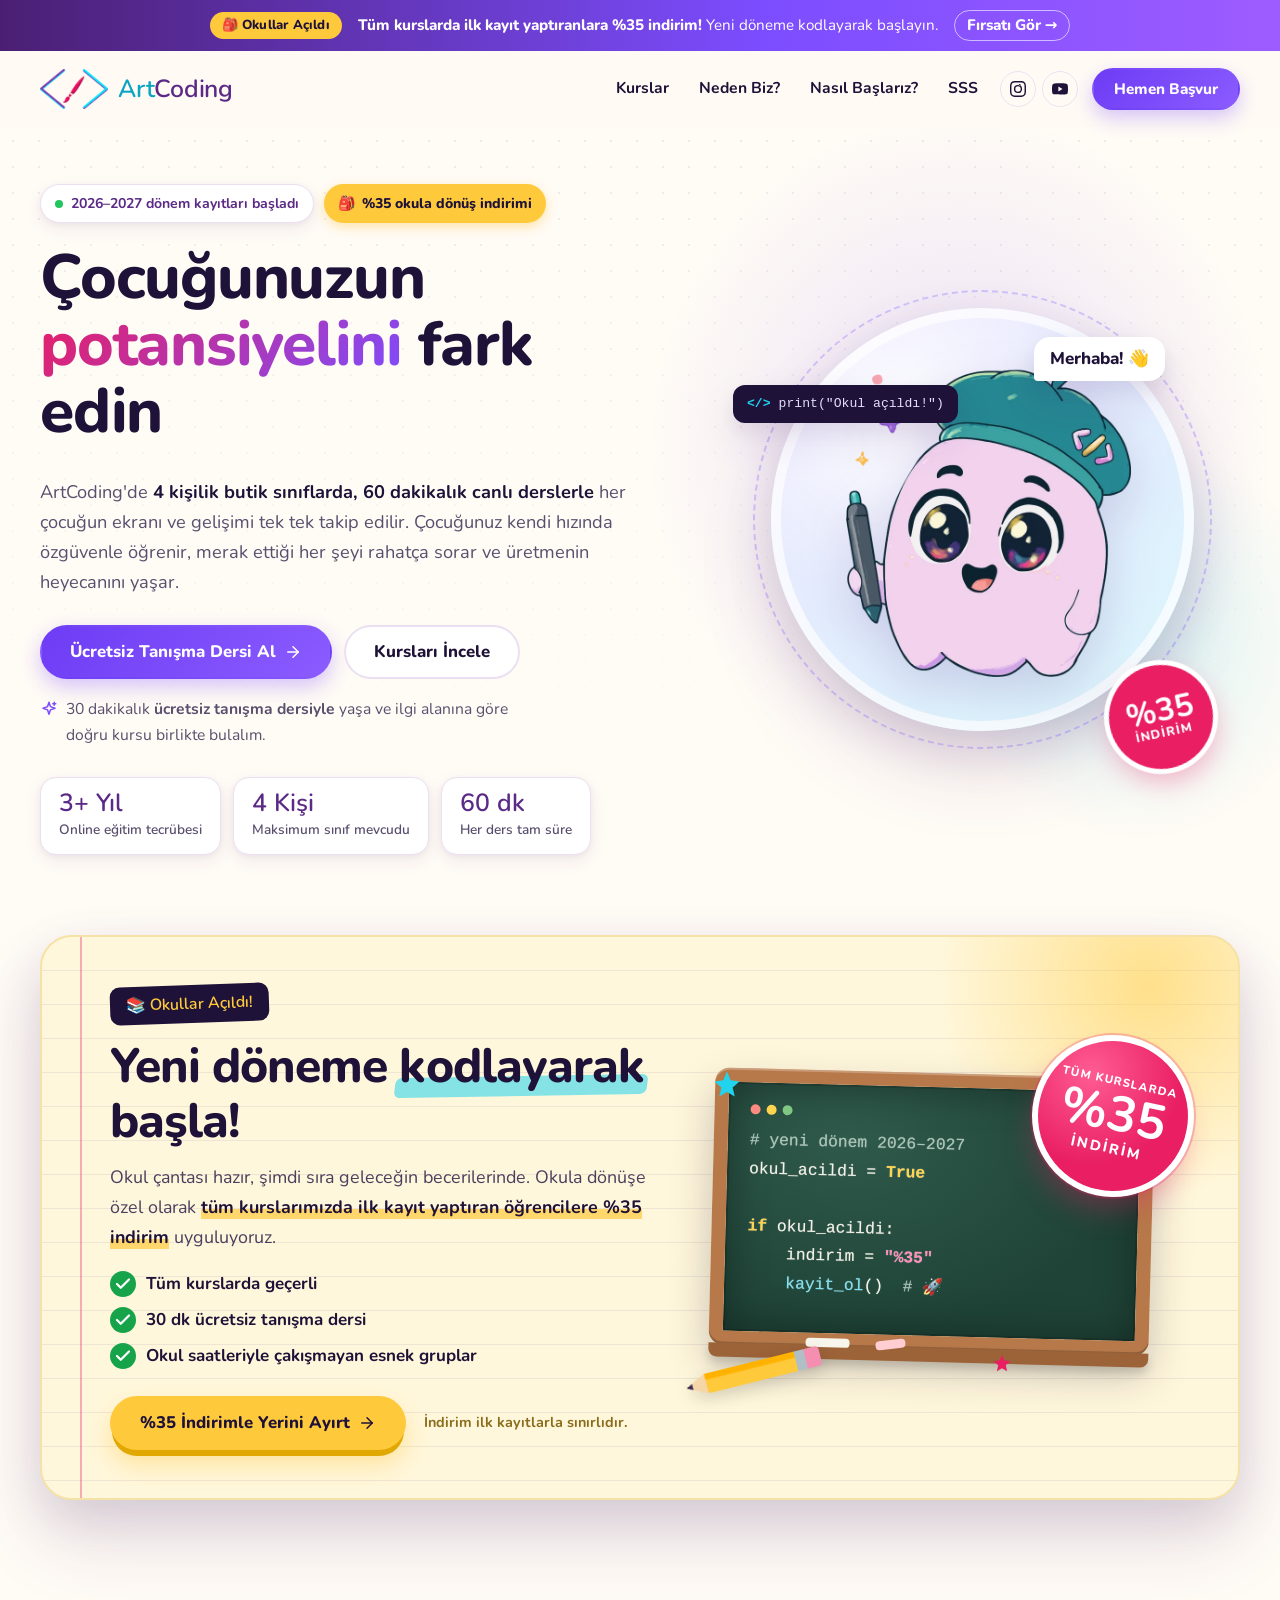
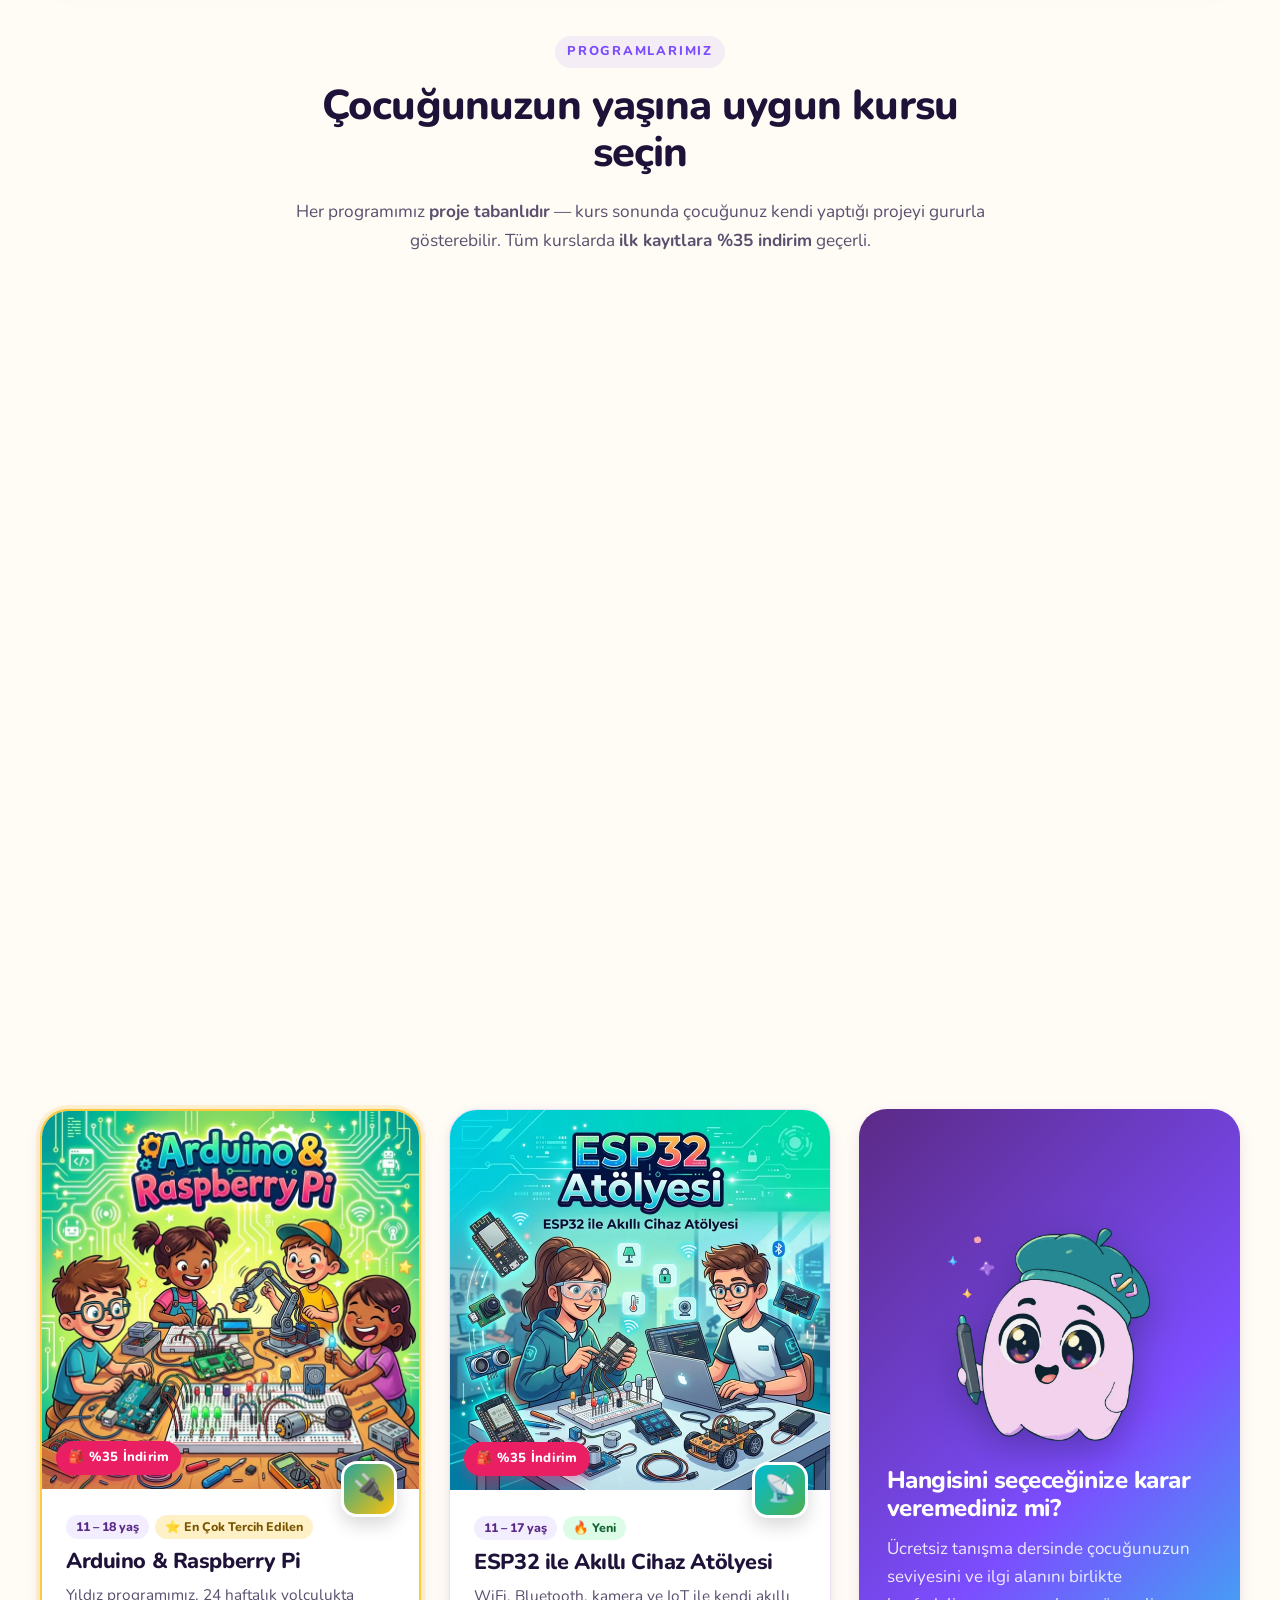
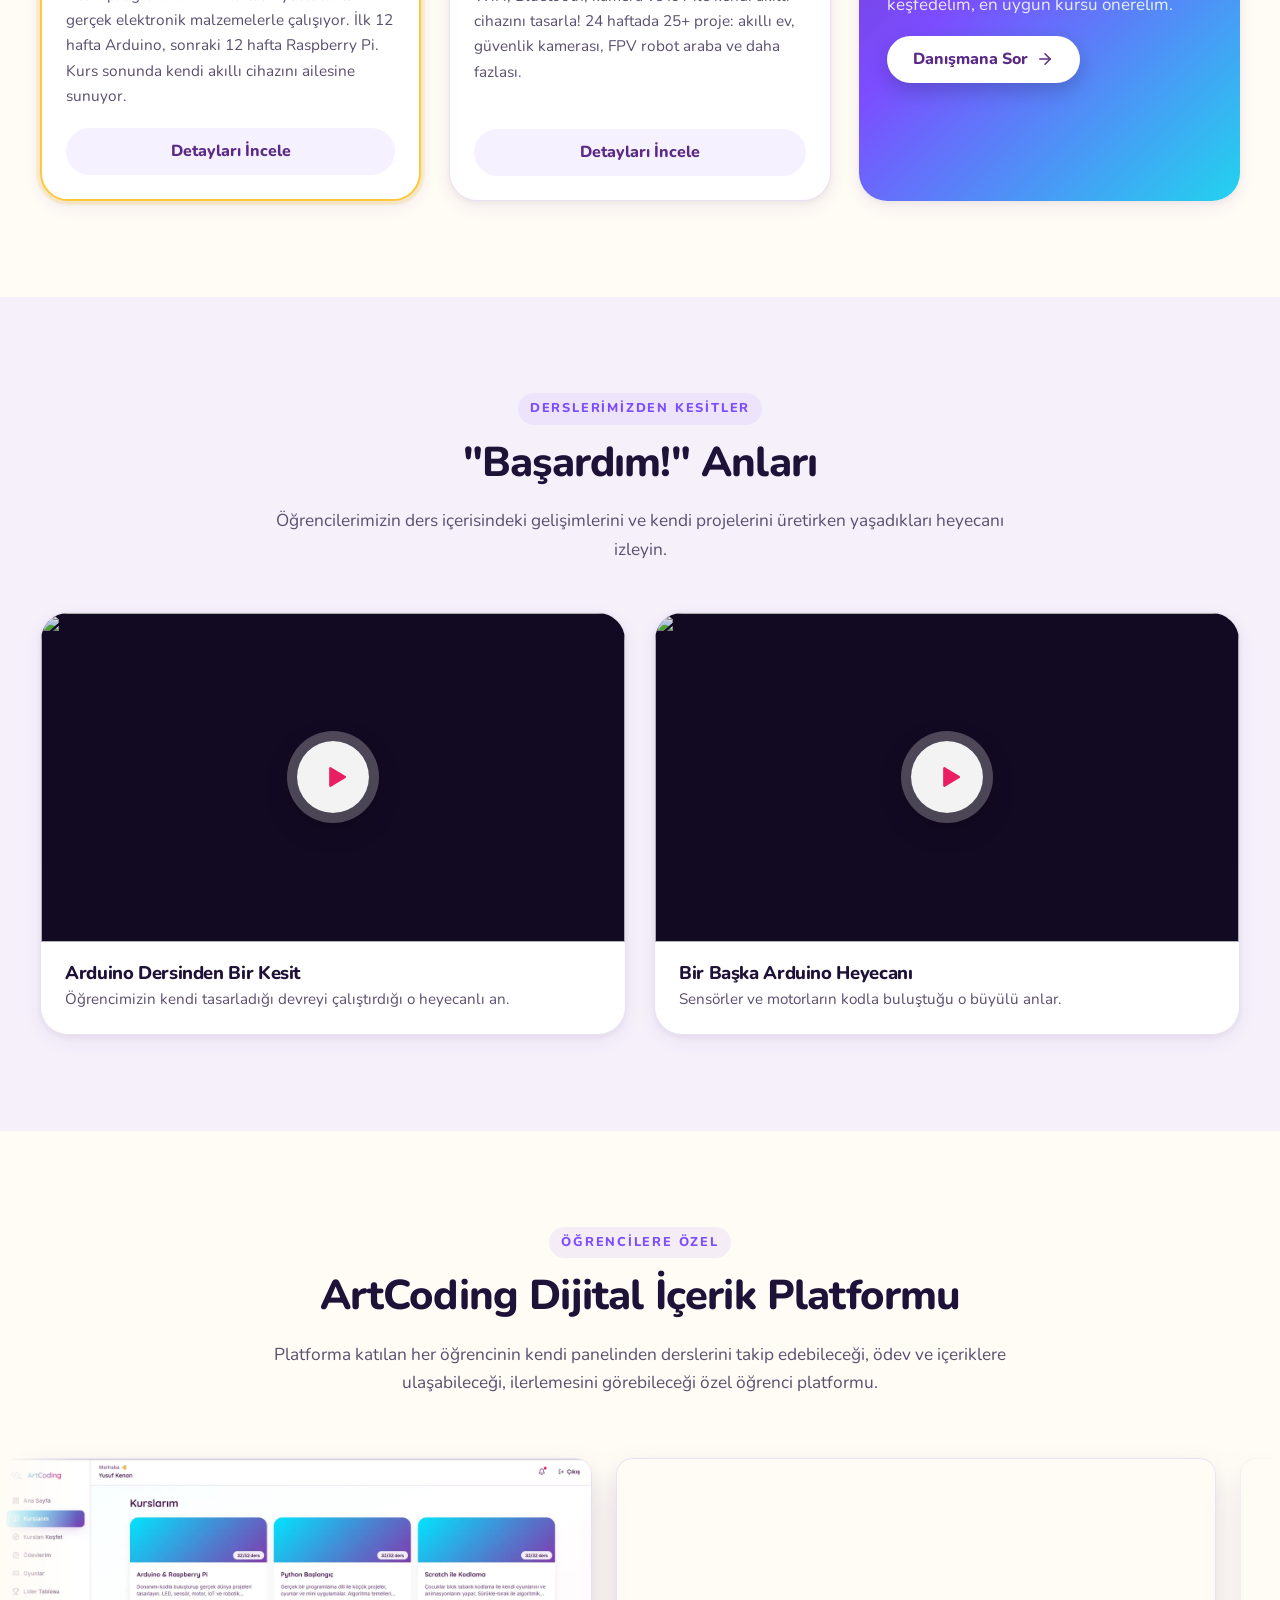
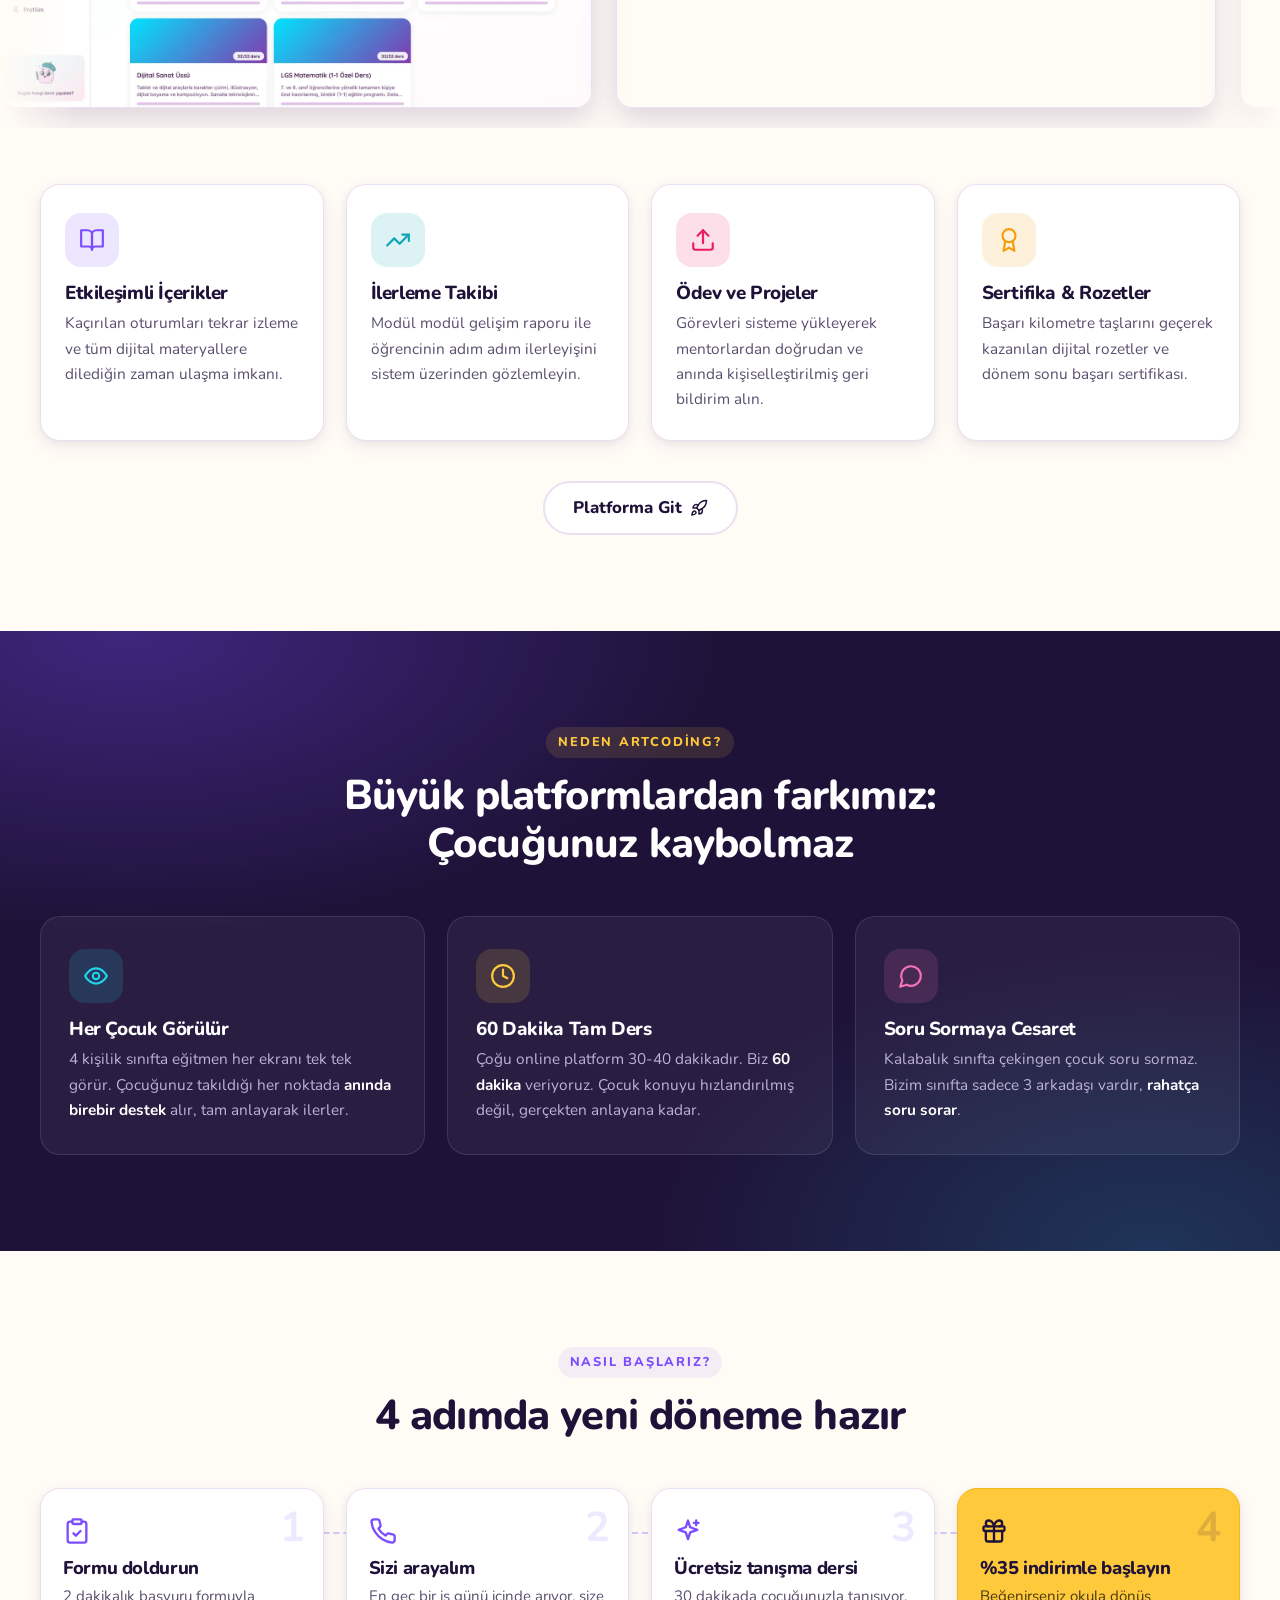
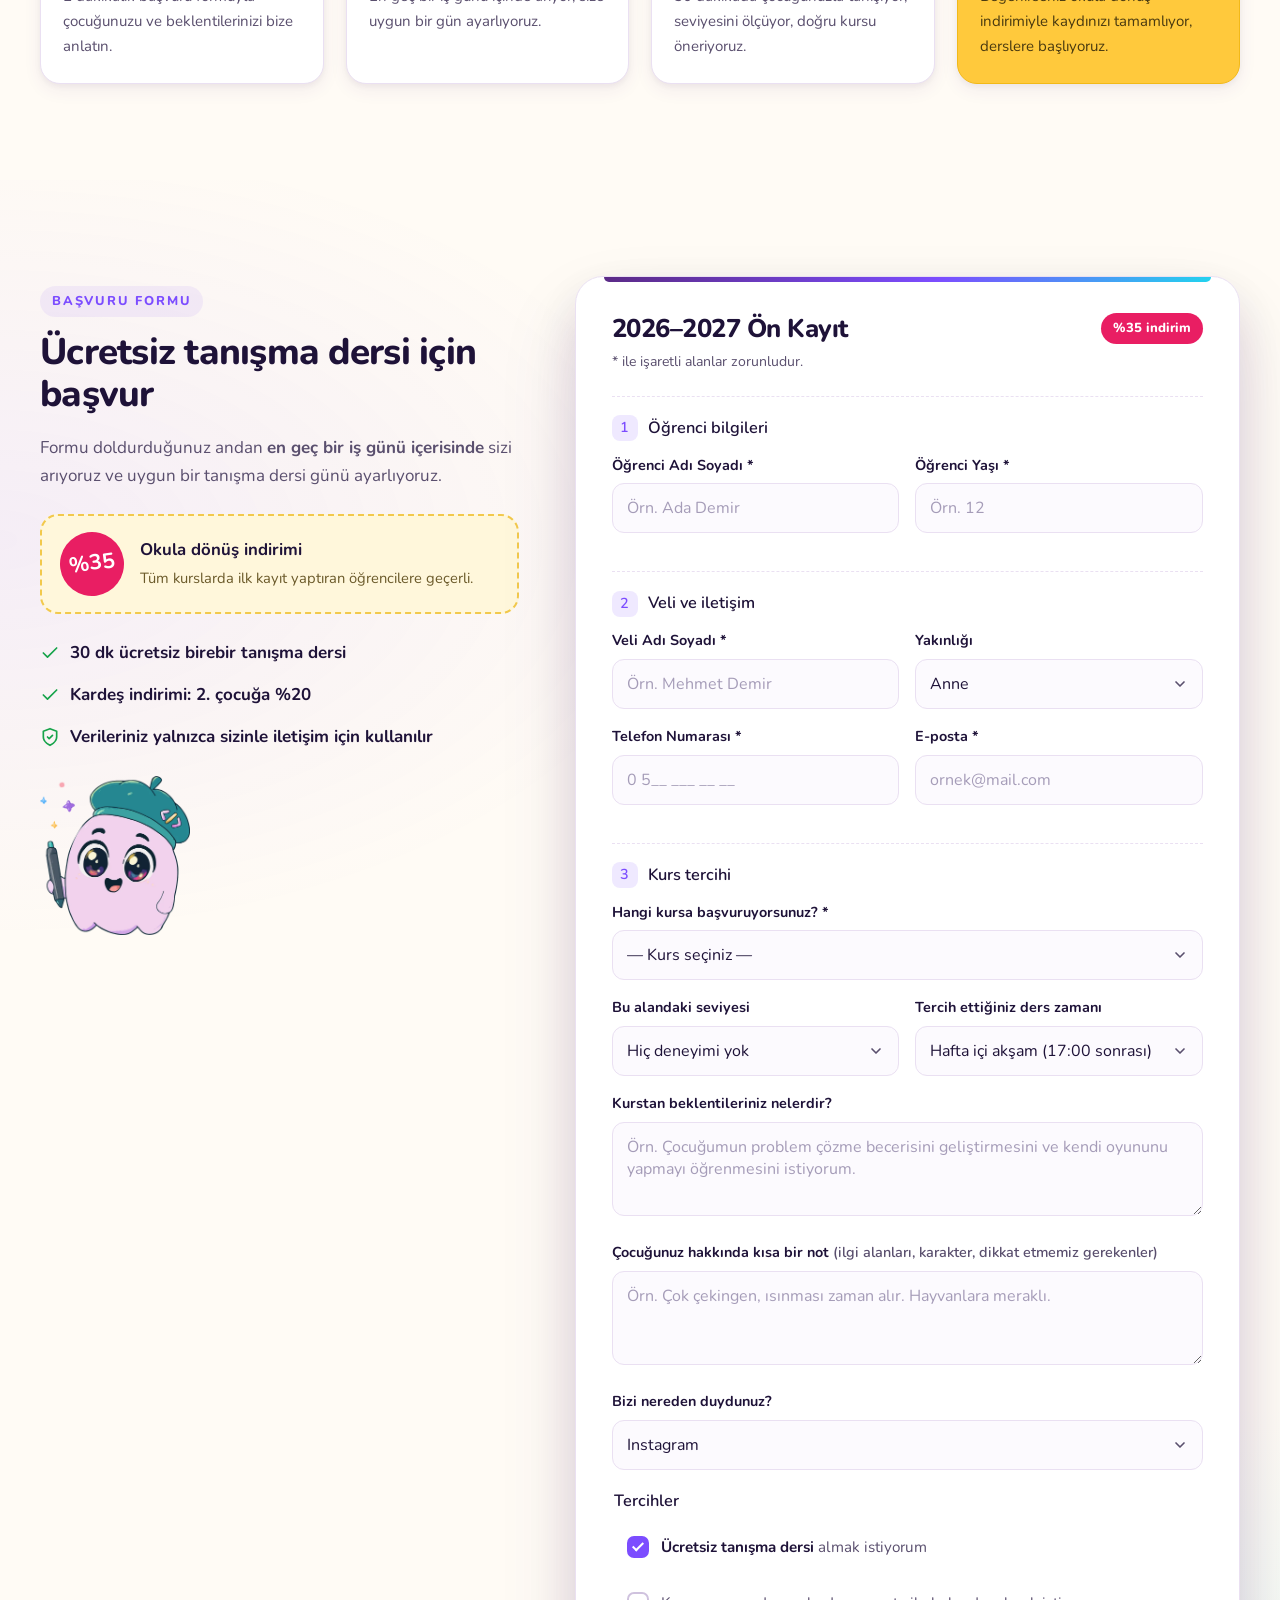
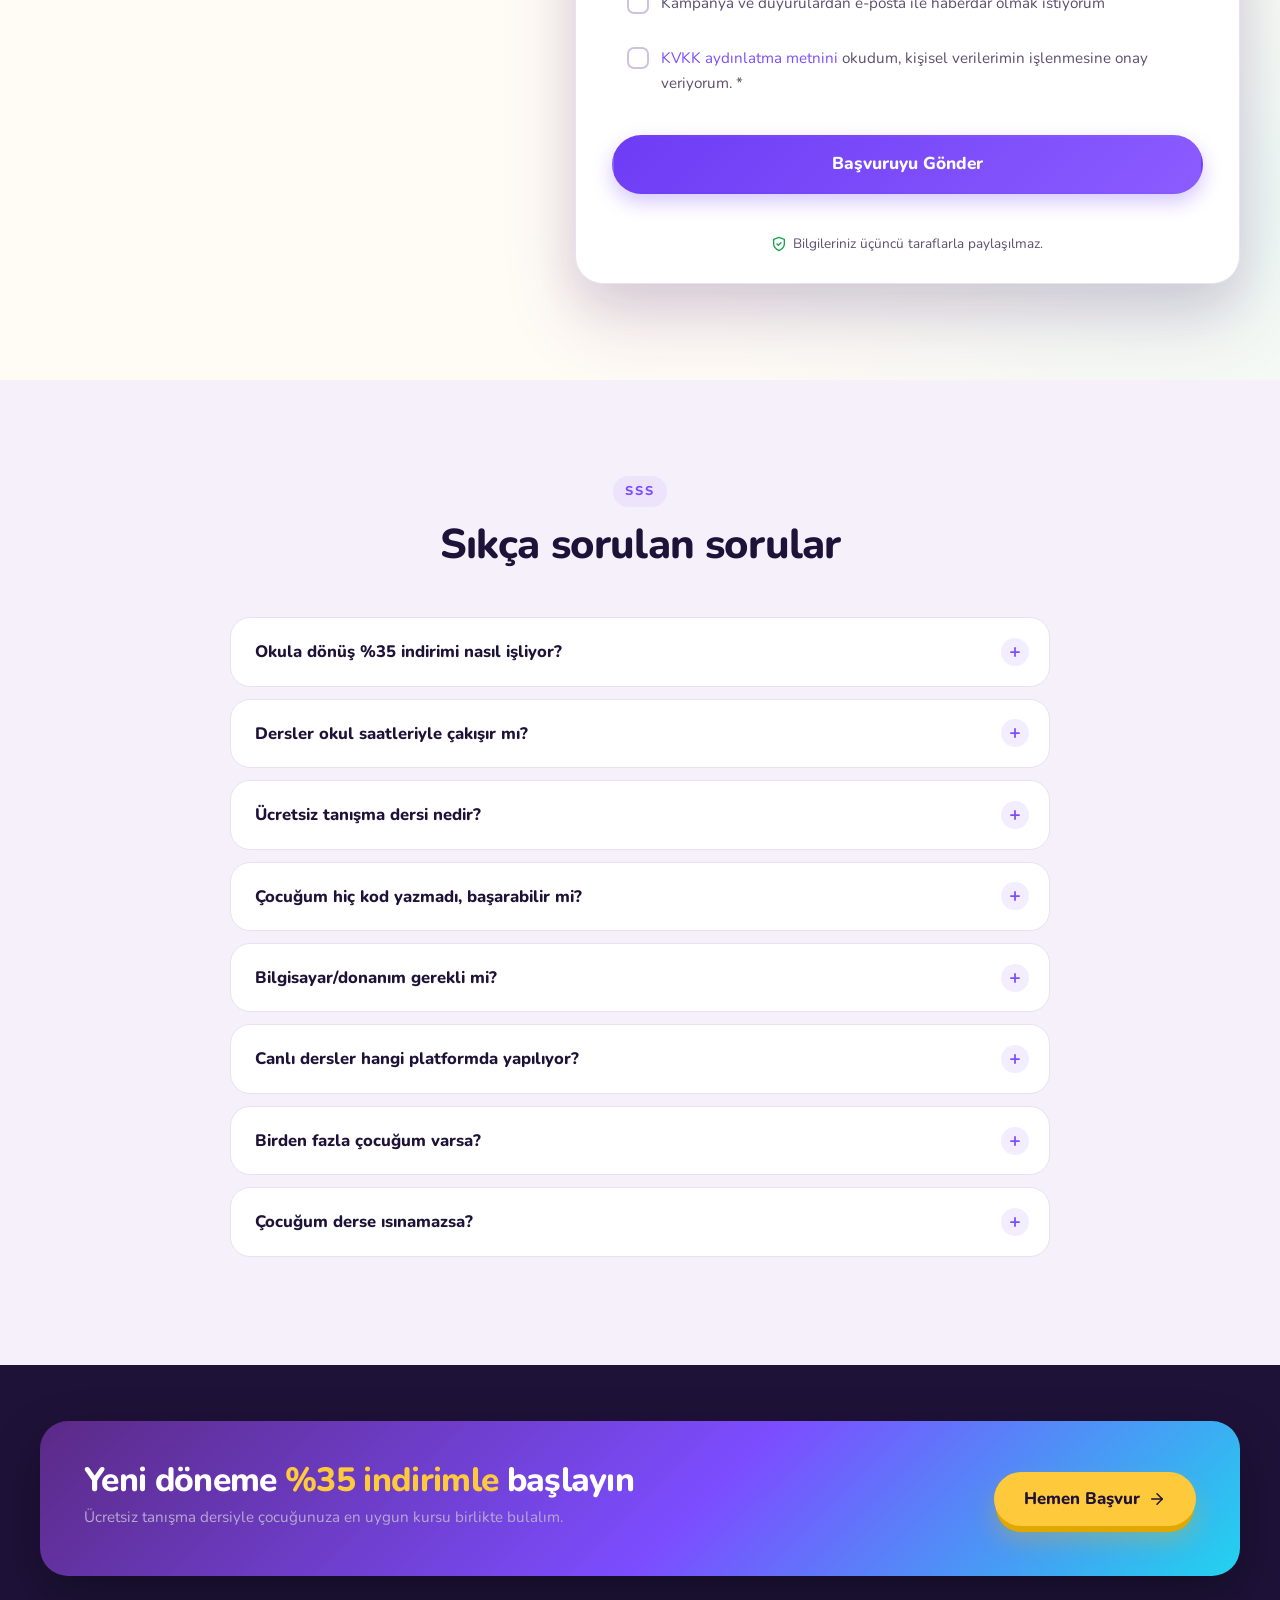
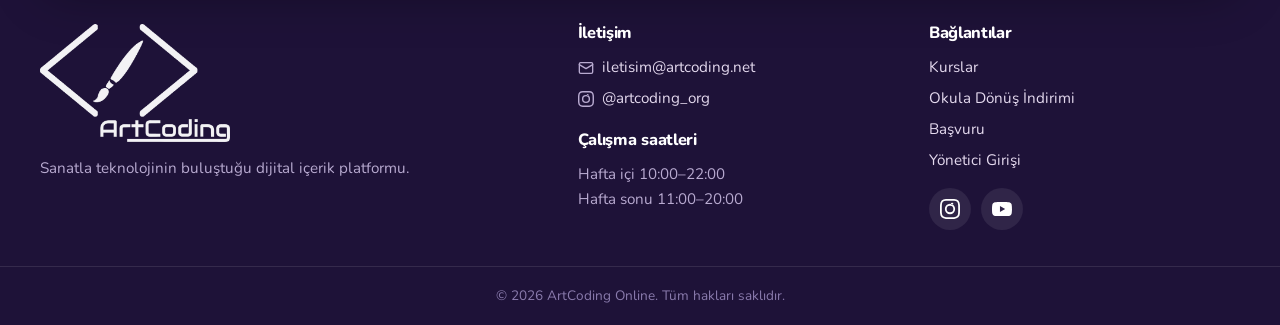
==== commit 72d5bae9: "Add files via upload" ====
--- a/index.html
+++ b/index.html
@@ -79,9 +79,9 @@
           <span class="badge"><span class="dot"></span>2026–2027 dönem kayıtları başladı</span>
           <a href="#okul-indirimi" class="pill-offer">%35 okula dönüş indirimi</a>
         </div>
-        <h1>Çocuğunuzun <span class="grad">potansiyelini</span> ortaya çıkaran kodlama eğitimi</h1>
+        <h1>Çocuğunuzun <span class="grad">potansiyelini</span> fark edin</h1>
         <p class="lead">
-          Kalabalık online sınıflarda çocuğunuz geride kaldığını fark etmiyor mu? Soru sormaya çekiniyor mu? ArtCoding'de <strong>4 kişilik sınıflarda, 60 dakikalık derslerle</strong> her çocuğun ekranını eğitmen tek tek görür. Geride kalan çocuk fark edilir, hızlı ilerleyen sıkılmaz.
+          ArtCoding'de <strong>4 kişilik butik sınıflarda, 60 dakikalık canlı derslerle</strong> her çocuğun ekranı ve gelişimi tek tek takip edilir. Çocuğunuz kendi hızında özgüvenle öğrenir, merak ettiği her şeyi rahatça sorar ve üretmenin heyecanını yaşar.
         </p>
         <div class="hero-actions">
           <a href="#basvuru" class="btn btn-primary btn-lg">Ücretsiz Tanışma Dersi Al
@@ -105,8 +105,6 @@
           <img src="assets/img/maskot.webp" alt="" class="mascot" width="640" height="678" fetchpriority="high" />
           <span class="speech">Merhaba! 👋</span>
           <div class="float-chip chip-code"><span>&lt;/&gt;</span> print("Okul açıldı!")</div>
-          <div class="speech-bubble bubble-1">Çocuğunuz <em>"bu nasıl çalışıyor?"</em> diye merak ediyor mu?</div>
-          <div class="speech-bubble bubble-2">Kendi oyununu mu yapmak istiyor, yoksa bir çizgi film mi yaratmak?</div>
           <a class="sale-sticker" href="#okul-indirimi" tabindex="-1"><strong>%35</strong><span>indirim</span></a>
         </div>
       </div>
@@ -165,7 +163,8 @@
 
       <div class="course-filters reveal" role="group" aria-label="Kurs filtresi">
         <button class="filter-btn active" data-filter="all">Tümü</button>
-        <button class="filter-btn" data-filter="kodlama">Kodlama &amp; Elektronik</button>
+        <button class="filter-btn" data-filter="kodlama">Kodlama</button>
+        <button class="filter-btn" data-filter="elektronik">Elektronik</button>
         <button class="filter-btn" data-filter="tasarim">Tasarım</button>
       </div>
 
@@ -225,7 +224,7 @@
           </div>
         </article>
 
-        <article class="course-card course-card--star reveal" data-category="kodlama" data-title="Arduino &amp; Raspberry Pi"
+        <article class="course-card course-card--star reveal" data-category="elektronik" data-title="Arduino &amp; Raspberry Pi"
           data-age="11 – 18 yaş" data-image="assets/img/rasperipi.webp"
           data-desc="Yıldız programımız. 24 haftalık bu yolculukta çocuğunuz ekran başında değil, gerçek elektronik malzemelerle çalışıyor. İlk 12 hafta Arduino ile LED, sensör, motor ve akıllı ev maketi; sonraki 12 hafta Raspberry Pi ile Linux, Python, kamera, yapay zekâ ve IoT projeleri. Kurs sonunda kendi tasarladığı akıllı cihazı ailesine sunuyor ve sertifika alıyor."
           data-curriculum="Mühendislik düşüncesi: problemi parçalara ayırma, planlama, test etme ve düzeltme|İki programlama dili: Arduino için C++ ve Raspberry Pi için Python|Her dersin sonunda çalışan bir cihaz — kurs sonunda 20+ proje|Yapay zekâ temeli: görüntü tanıma ve makine öğrenmesi|Final projesi sunumu ve sertifika töreni"
@@ -250,7 +249,7 @@
           </div>
         </article>
 
-        <article class="course-card reveal" data-category="kodlama" data-title="ESP32 ile Akıllı Cihaz Atölyesi"
+        <article class="course-card reveal" data-category="elektronik" data-title="ESP32 ile Akıllı Cihaz Atölyesi"
           data-age="11 – 17 yaş" data-image="assets/img/esp32.webp"
           data-desc="WiFi, Bluetooth, kamera ve IoT ile kendi akıllı cihazını tasarlayan genç mühendisler için 24 haftalık program. Çocuğunuz ESP32 mikrodenetleyicisi ile sensörler, OLED ekran, web sunucu, akıllı ev sistemi, güvenlik kamerası ve FPV robot araba gibi 25+ proje yapıyor. Kurs sonunda kendi tasarladığı akıllı cihazı ailesine sunuyor."
           data-curriculum="WiFi ve Bluetooth'lu ESP32 ile gerçek gömülü sistem programlama (C++/MicroPython)|Sensörler, OLED ekran ve dokunmatik kontrol ile Akıllı Masa Asistanı|Web sunucu kurma — telefondan cihaz kontrol etme ve Bluetooth ses yayını|IoT ve Akıllı Ev: MQTT, bulut bağlantısı ve Home Assistant entegrasyonu|ESP32-CAM ile güvenlik kamerası ve FPV robot araba|Final projesi sunumu ve sertifika töreni"
@@ -383,7 +382,7 @@
         <div class="feature reveal">
           <span class="f-ico" style="--fc:#22D3EE"><svg class="ic" width="26" height="26" aria-hidden="true"><use href="#i-eye"/></svg></span>
           <h3>Her Çocuk Görülür</h3>
-          <p>4 kişilik sınıfta eğitmen her ekranı tek tek görür. Çocuğunuz geride kalırsa <strong>aynı derste</strong> fark edilir, müdahale edilir.</p>
+          <p>4 kişilik sınıfta eğitmen her ekranı tek tek görür. Çocuğunuz takıldığı her noktada <strong>anında birebir destek</strong> alır, tam anlayarak ilerler.</p>
         </div>
         <div class="feature reveal">
           <span class="f-ico" style="--fc:#FFC93C"><svg class="ic" width="26" height="26" aria-hidden="true"><use href="#i-clock"/></svg></span>
